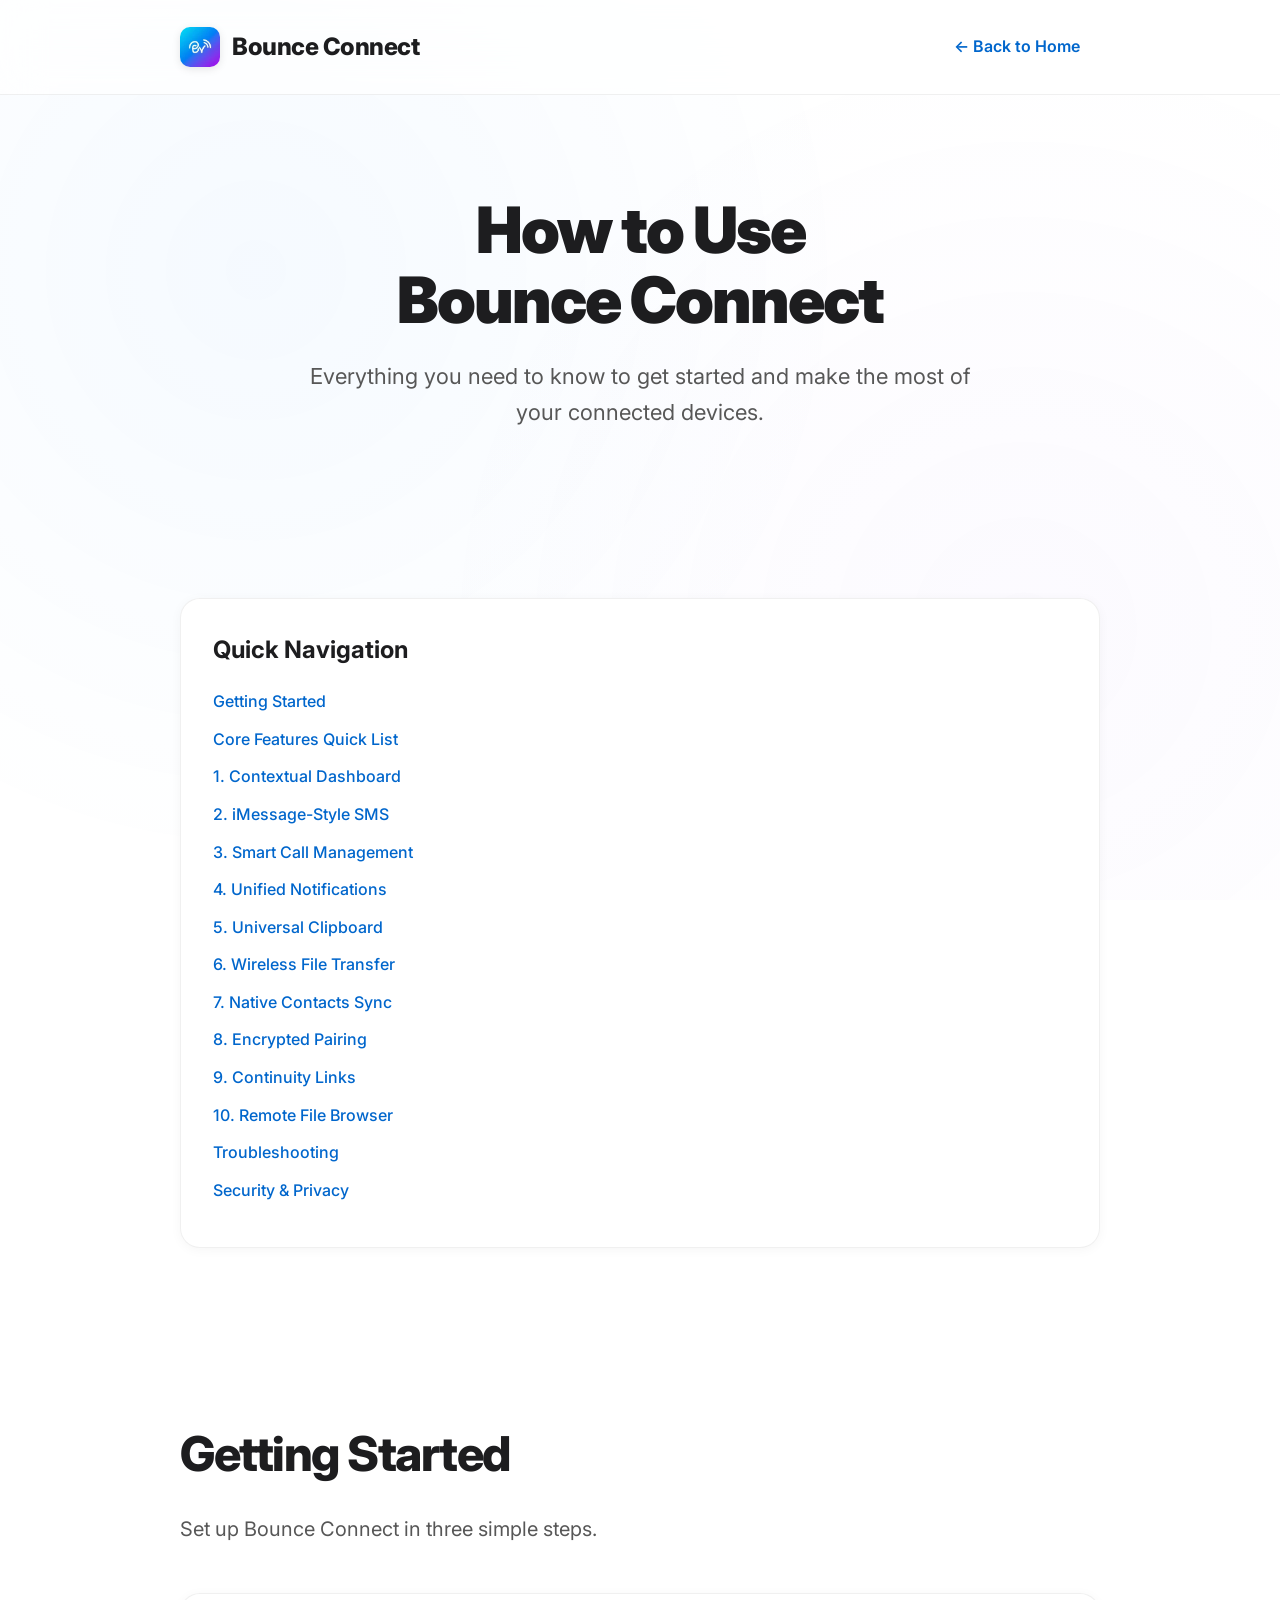
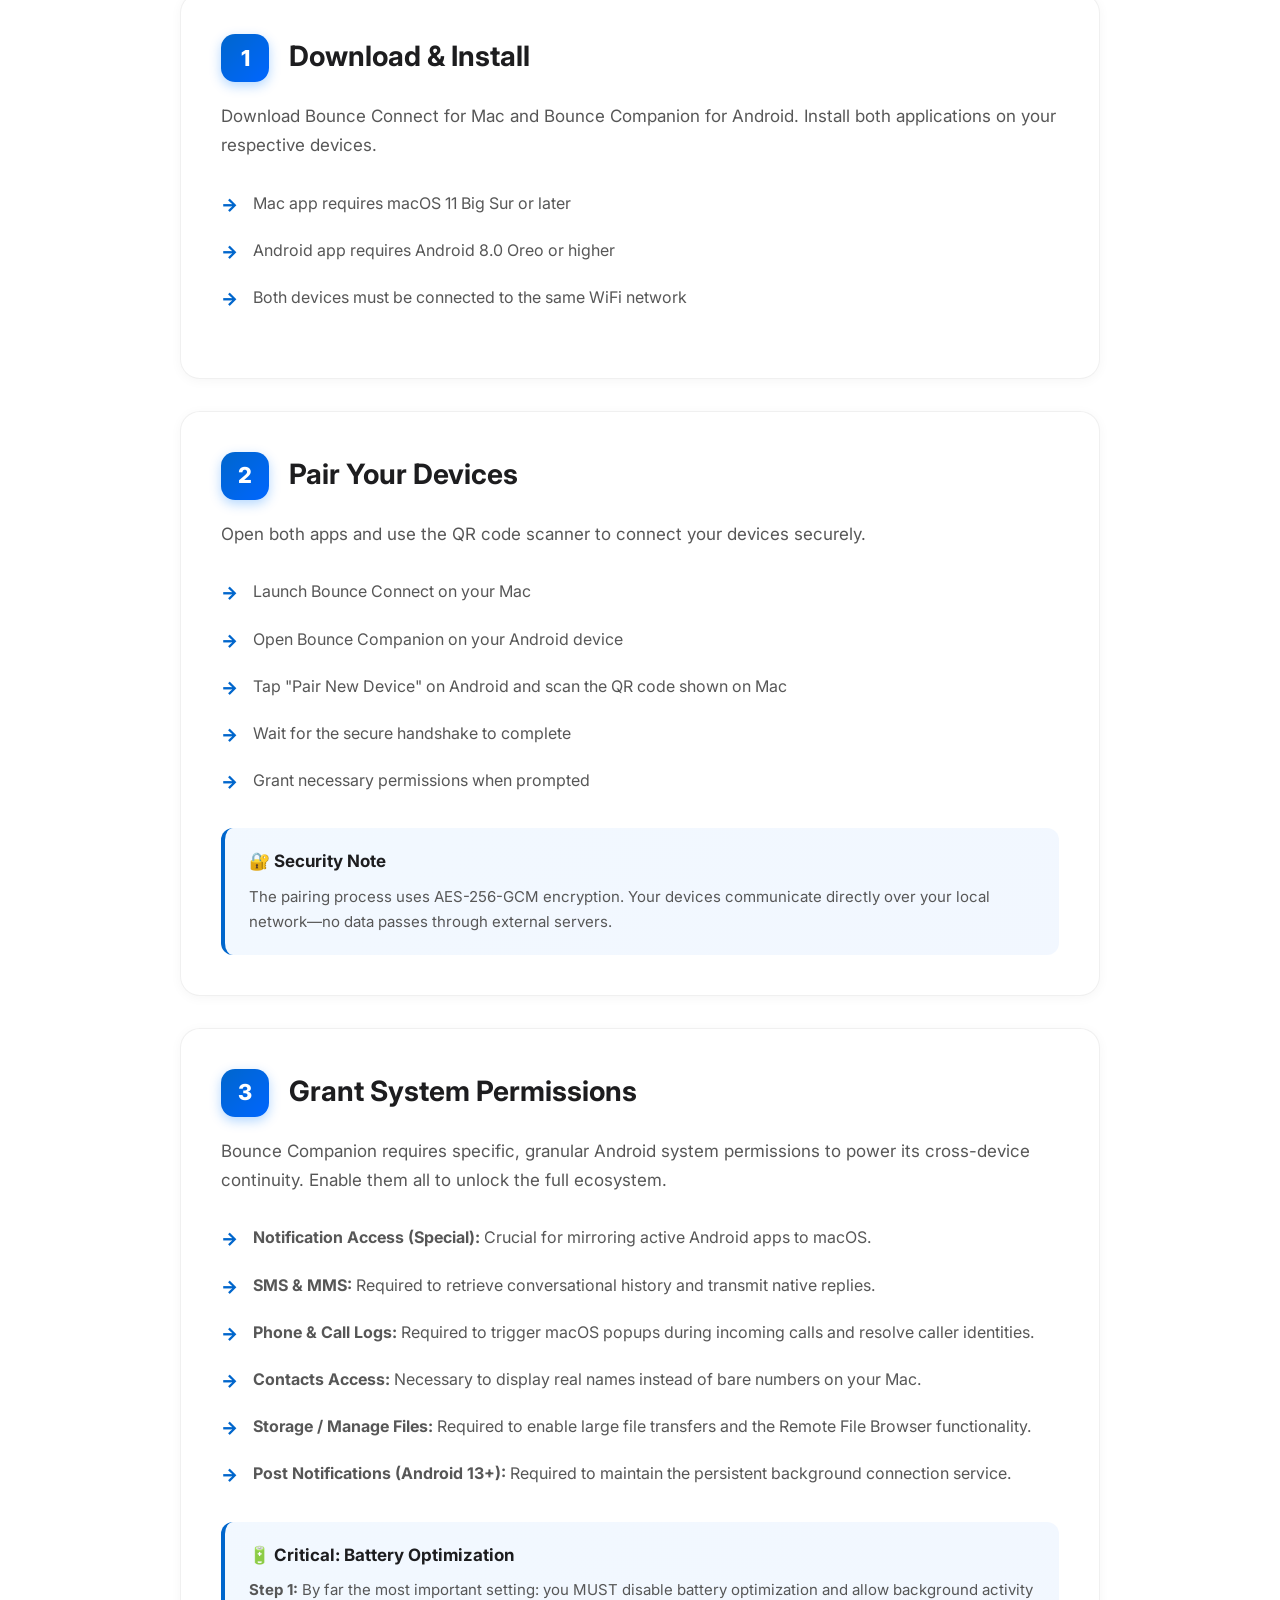
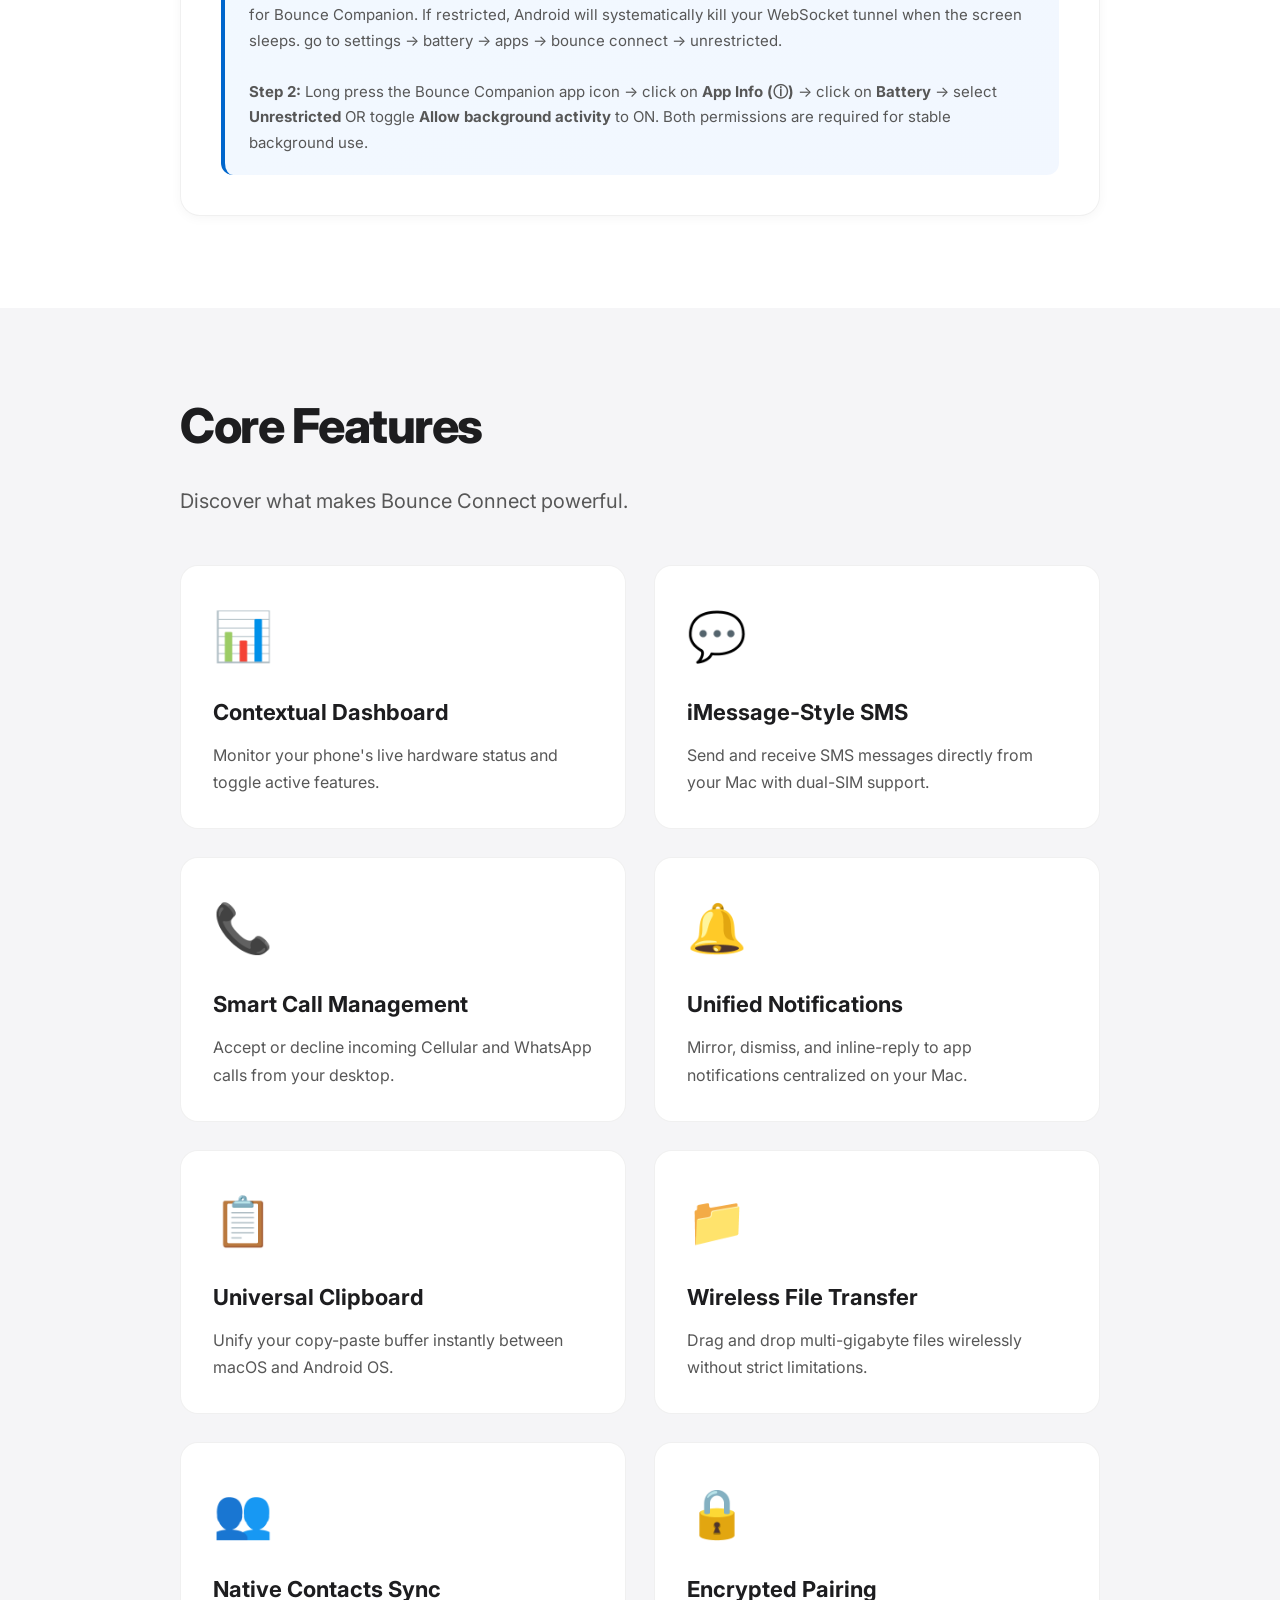
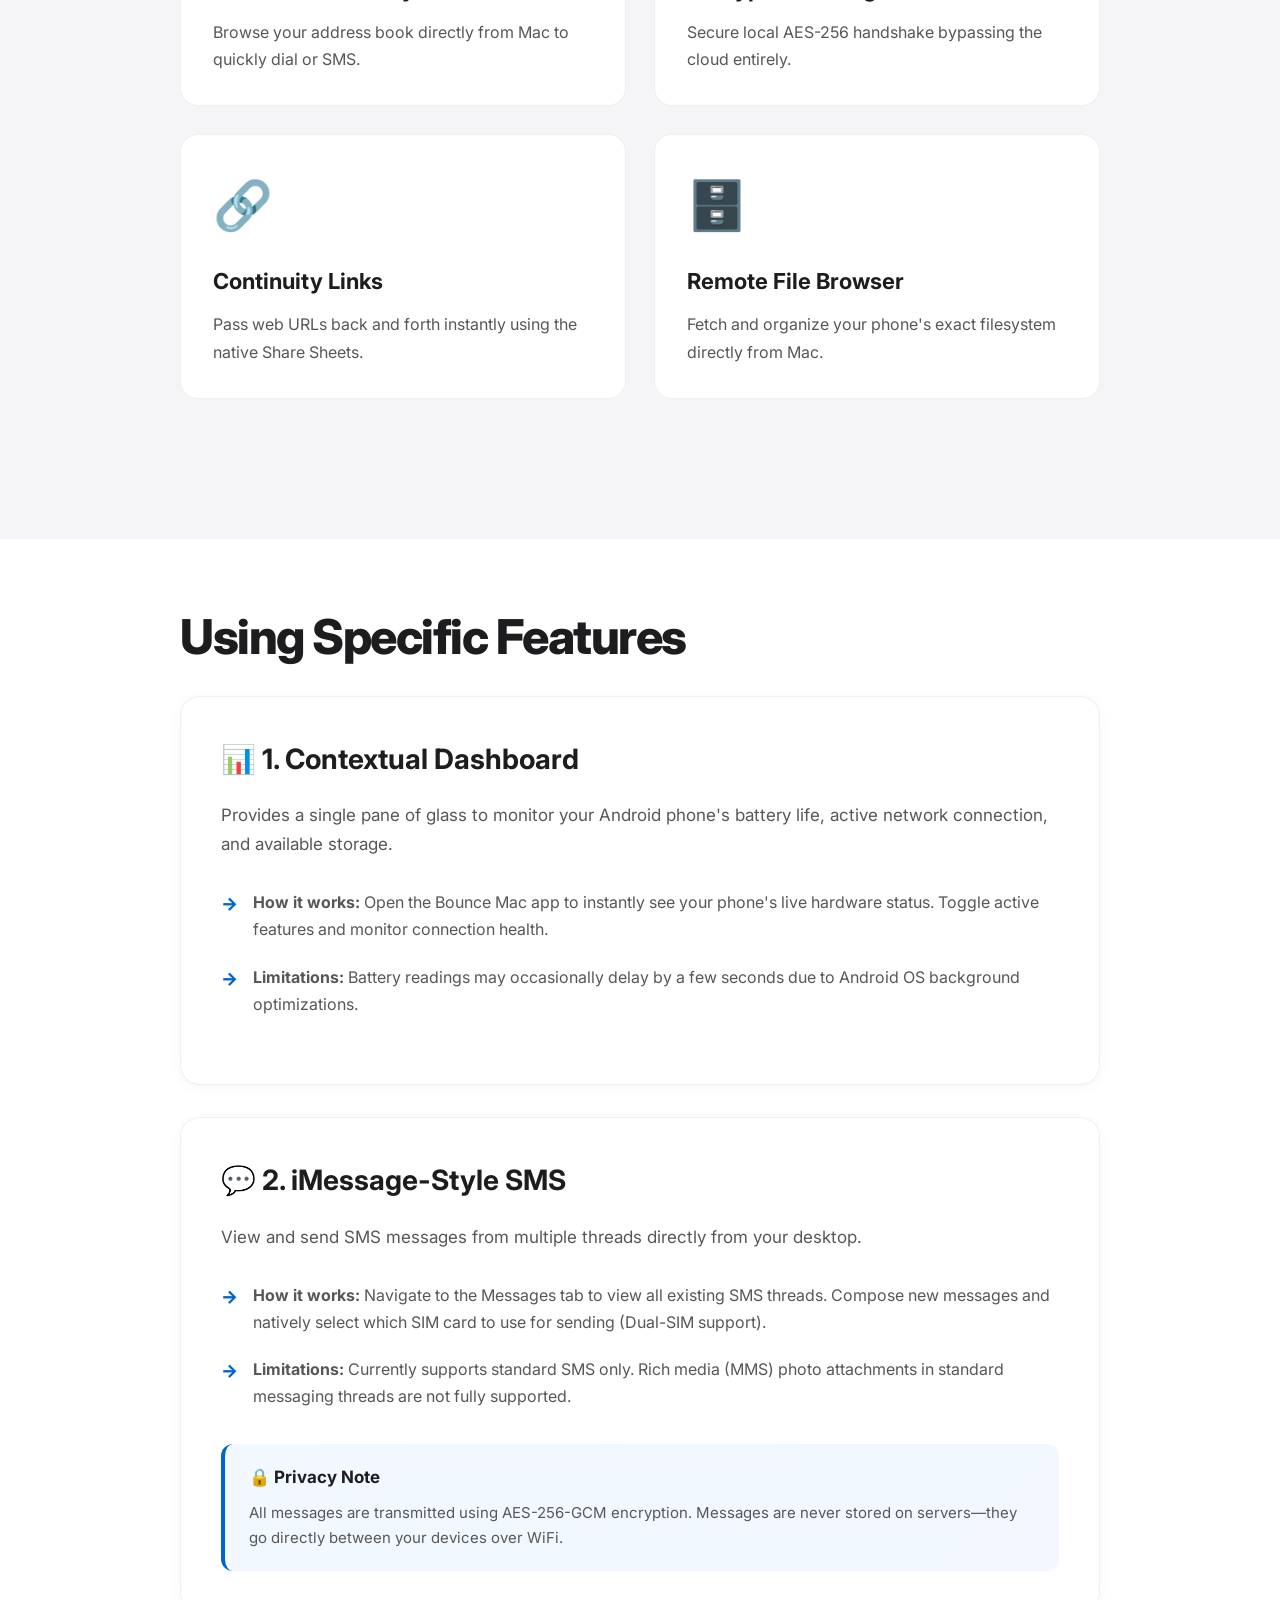
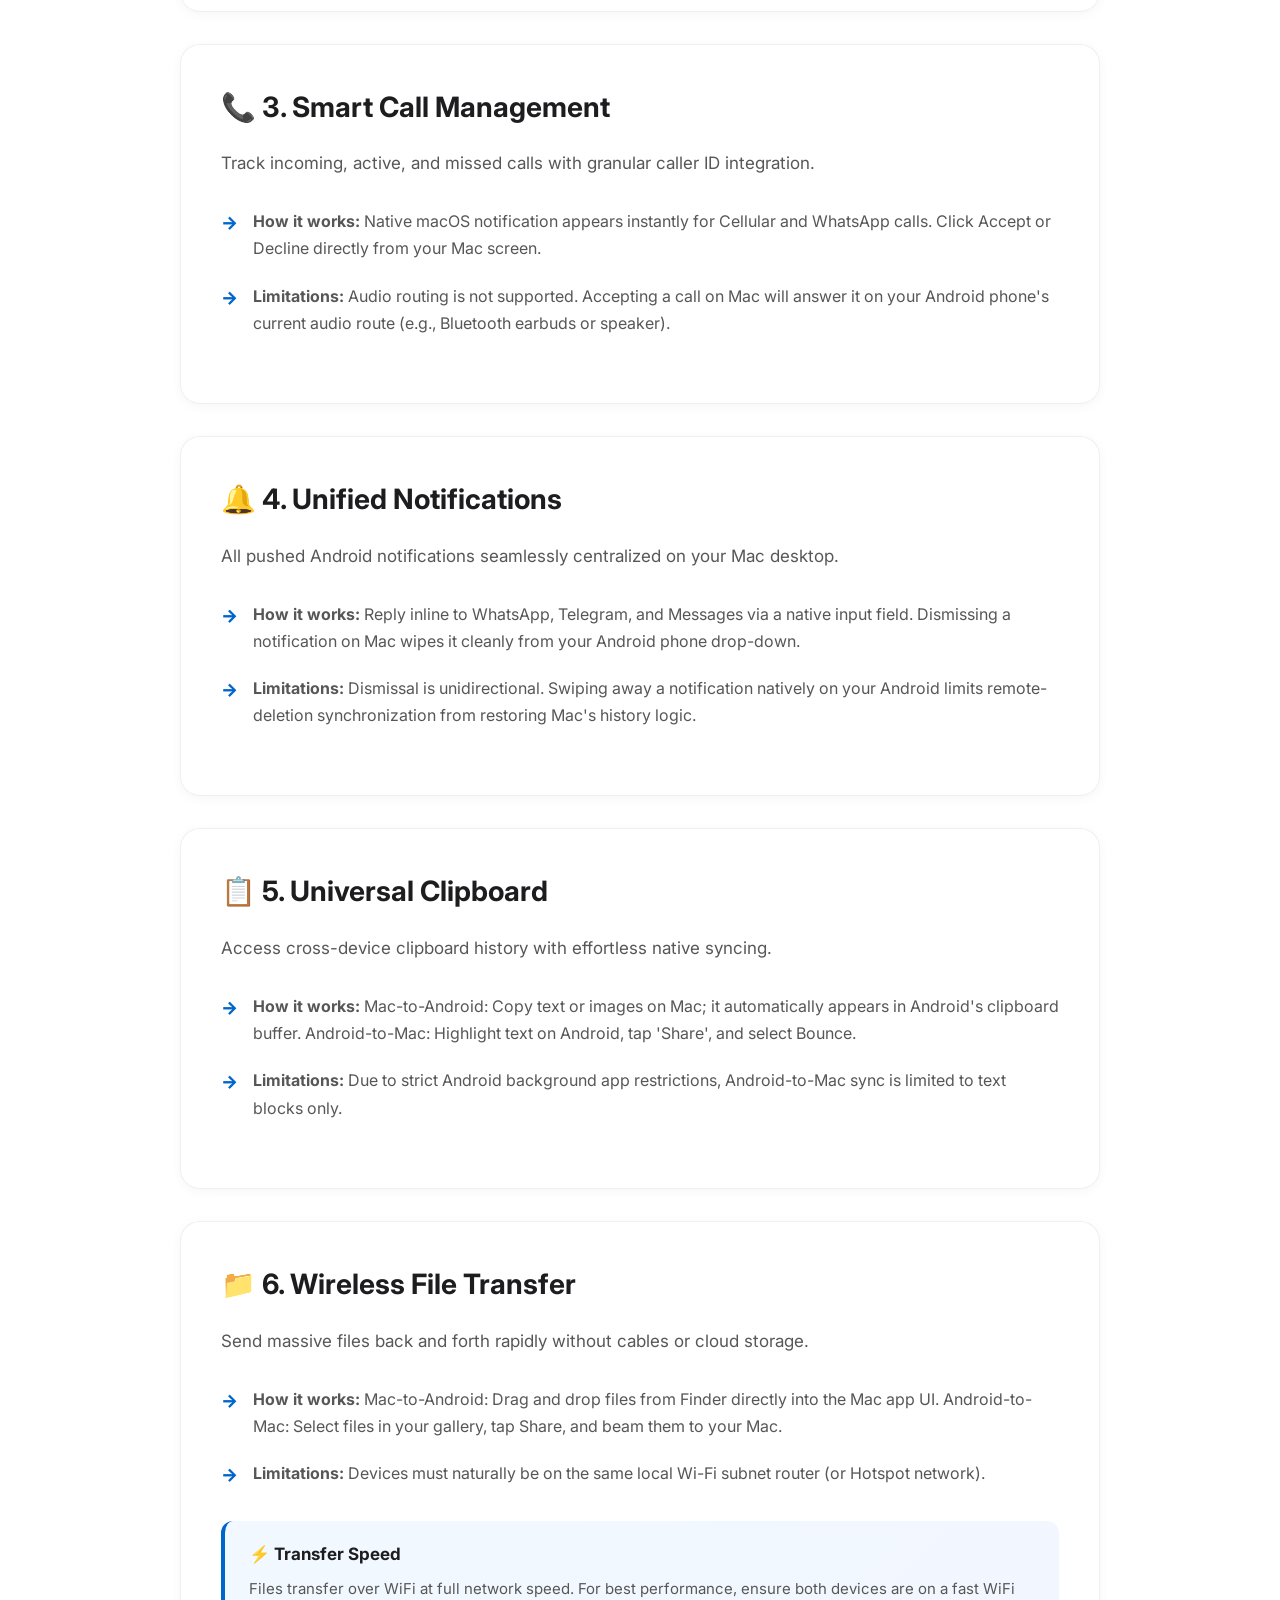
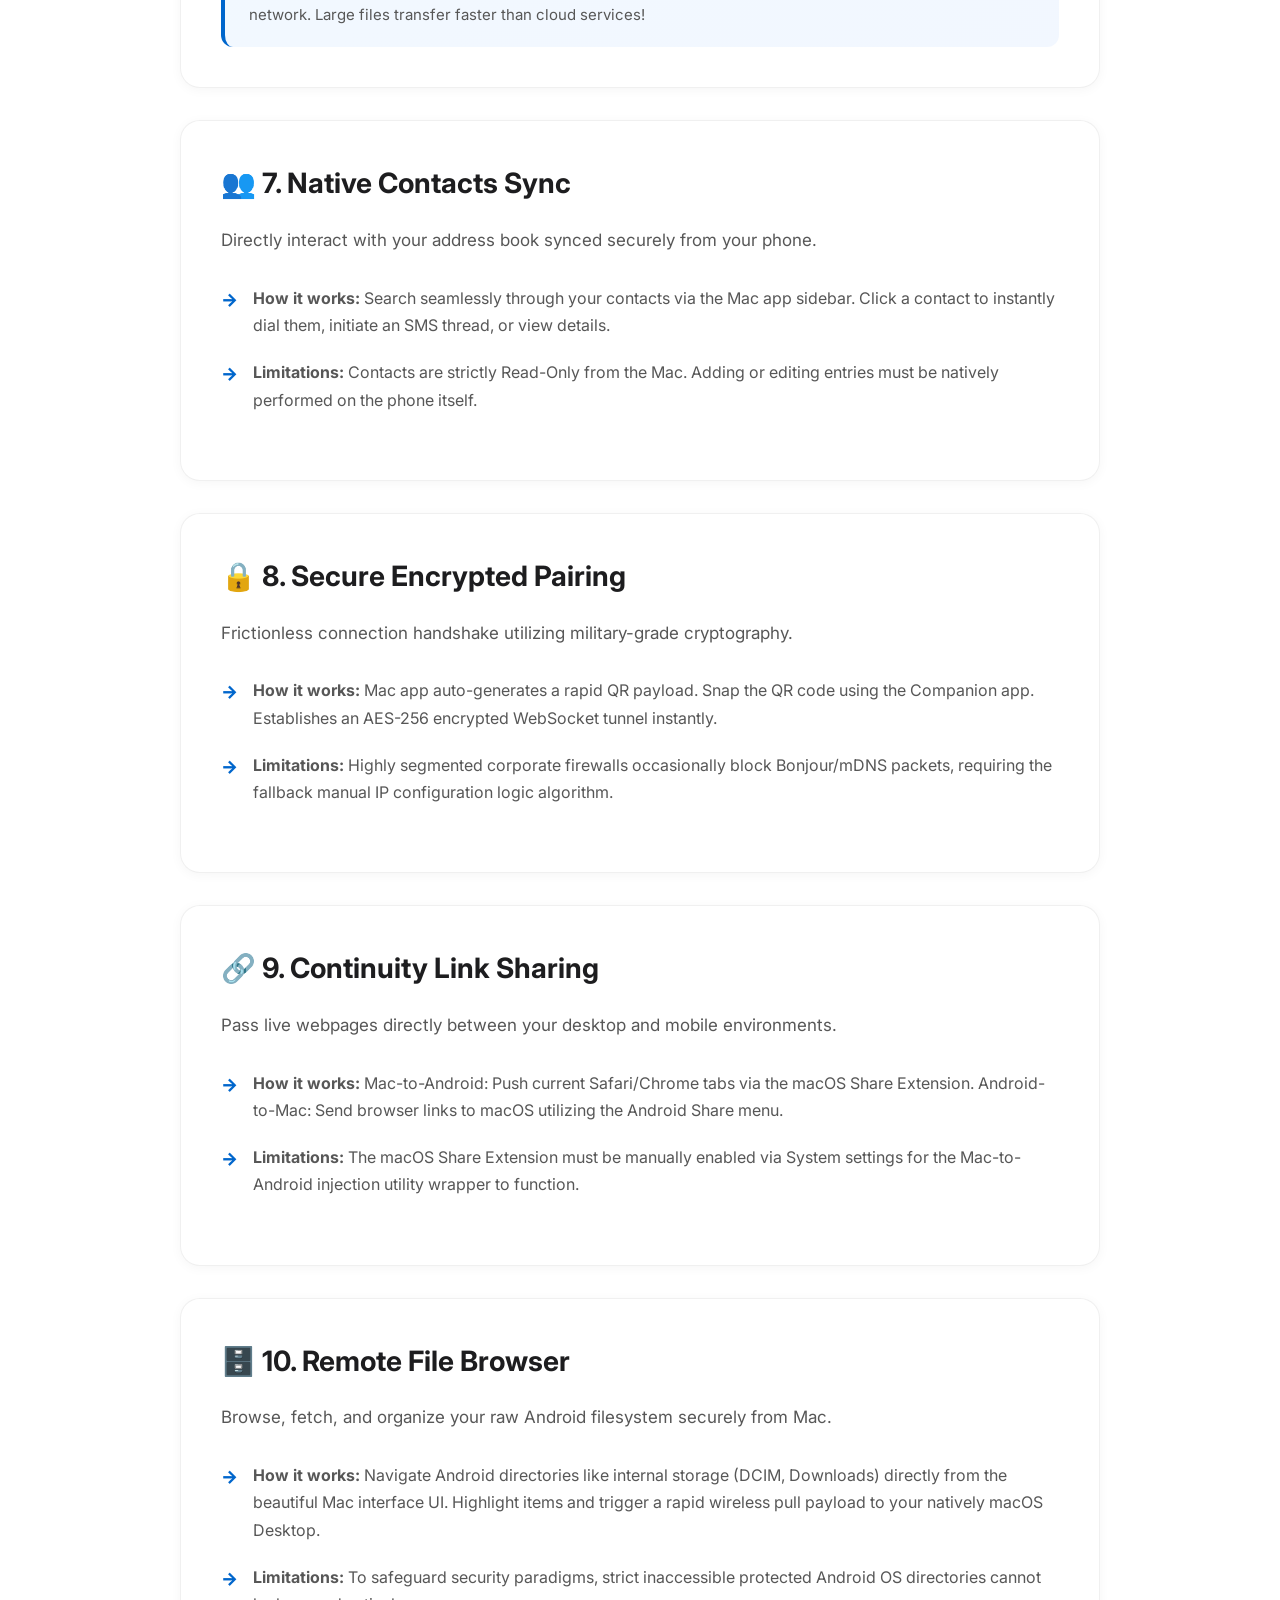
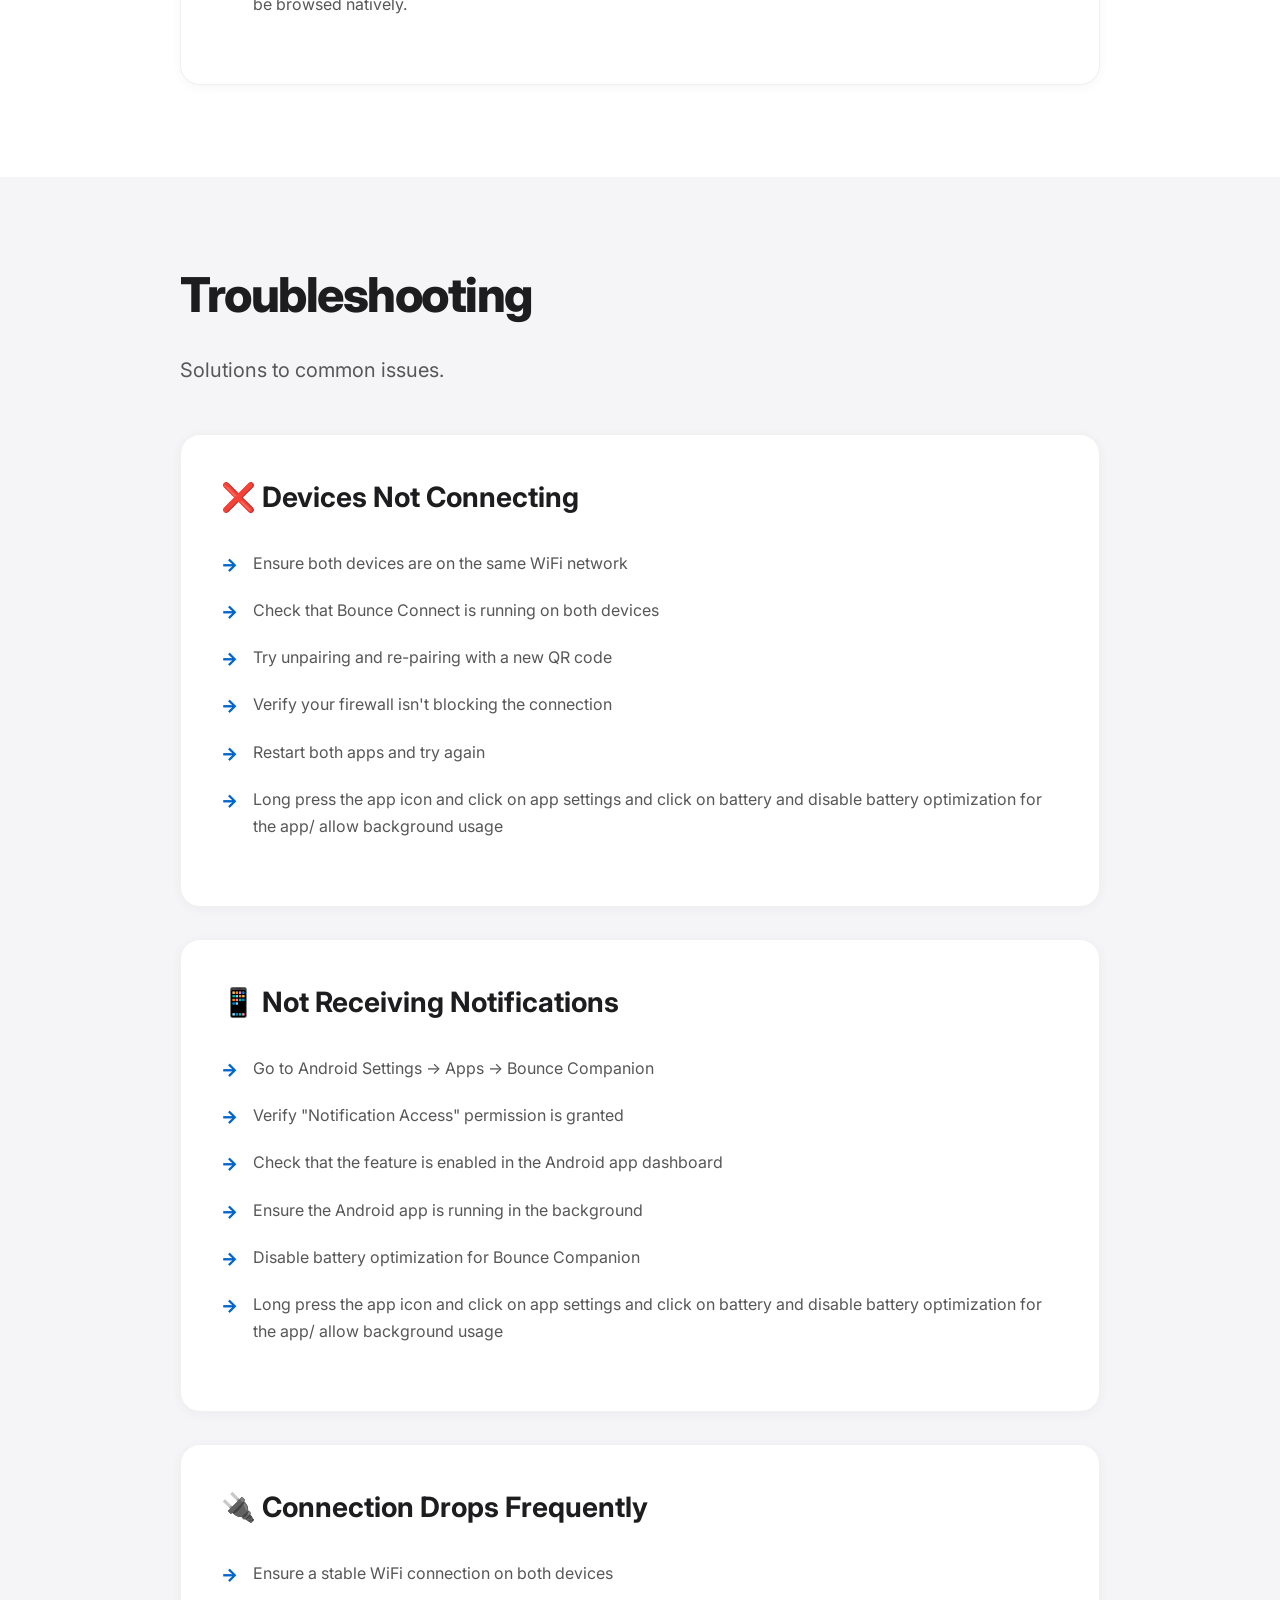
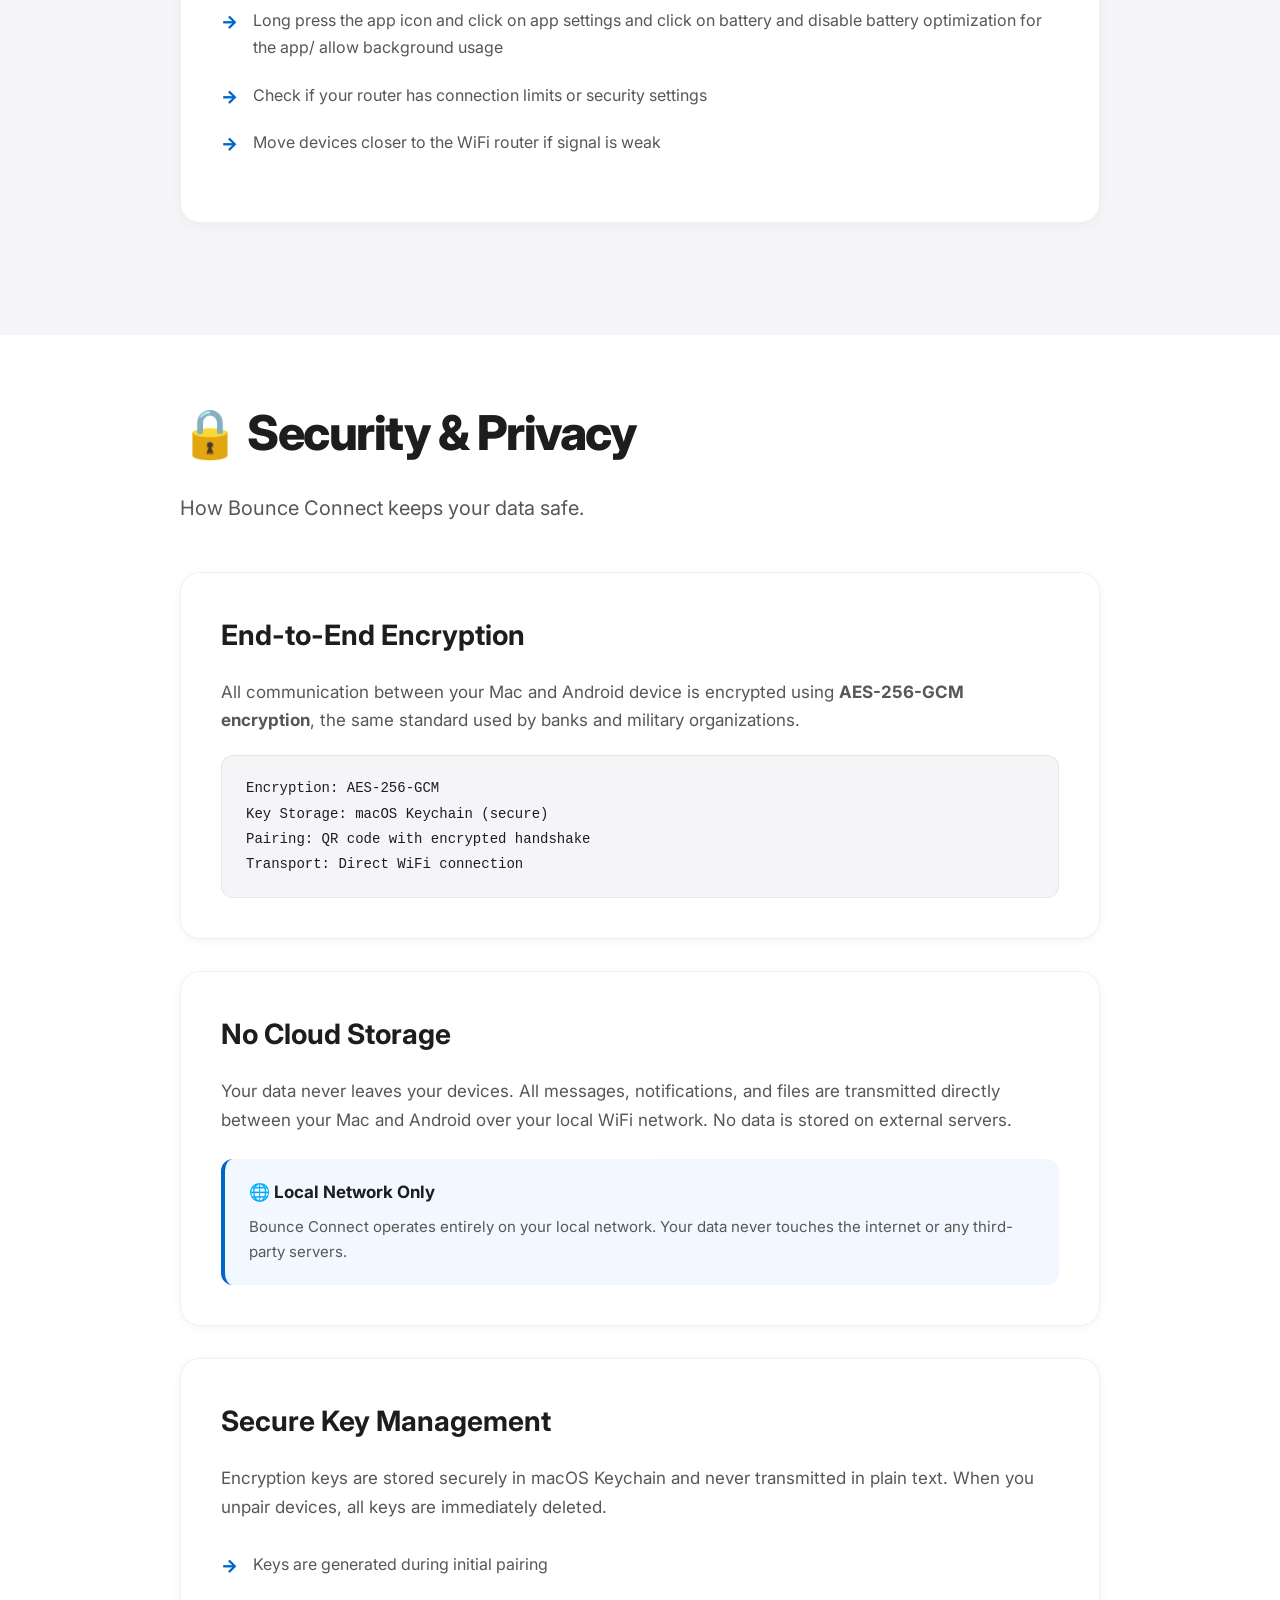
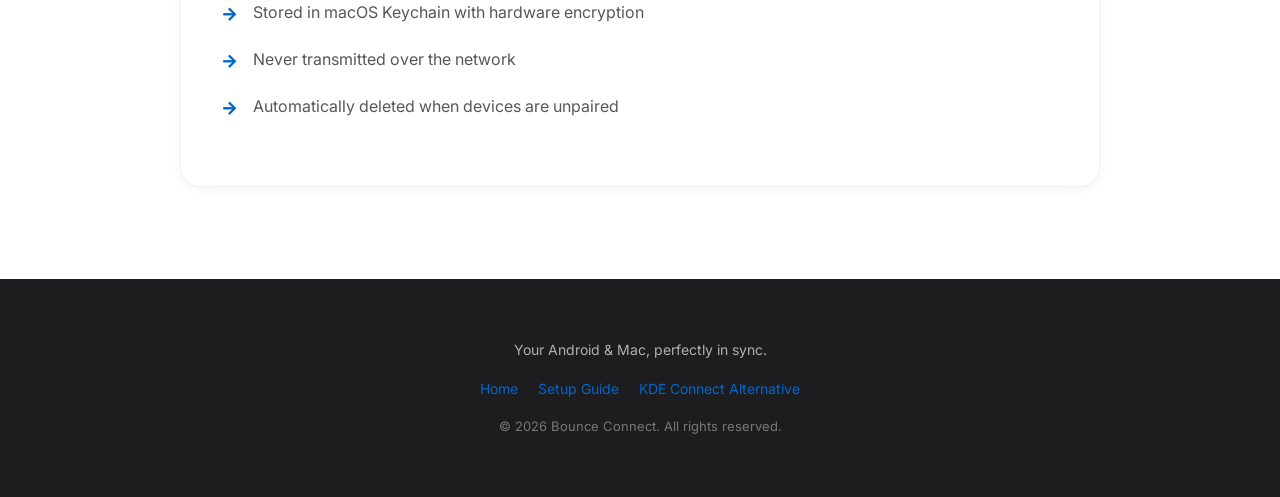
==== how-to-use.html @ 69c76969 "Add files via upload" ====
<!DOCTYPE html>
<html lang="en">

<head>
    <meta charset="UTF-8">
    <link rel="dns-prefetch" href="https://fonts.googleapis.com">
    <link rel="dns-prefetch" href="https://fonts.gstatic.com">
    <link rel="preconnect" href="https://fonts.googleapis.com">
    <link rel="preconnect" href="https://fonts.gstatic.com" crossorigin>
    <link rel="icon" href="/logo.webp" type="image/webp">
    <link rel="shortcut icon" href="/logo.webp" type="image/webp">
    <link rel="apple-touch-icon" href="/logo.webp">
    <meta name="viewport" content="width=device-width, initial-scale=1.0">
    <!-- Primary SEO -->
    <title>How to Use Bounce Connect &#8211; Android &amp; Mac Setup Guide</title>
    <meta name="description"
        content="Step-by-step guide to connect Android &amp; Mac using Bounce Connect. Setup in 3 steps — pair, share permissions, start using.">
    <meta name="keywords"
        content="how to use bounce connect, bounce connect setup, connect android to mac, bounce connect guide, android mac setup, KDE connect alternative setup mac">
    <meta name="robots" content="index, follow">
    <meta name="author" content="Bounce Connect">
    <meta name="theme-color" content="#007aff">
    <link rel="canonical" href="https://bounceconnect.vercel.app/how-to-use.html">

    <!-- Open Graph -->
    <meta property="og:type" content="article">
    <meta property="og:url" content="https://bounceconnect.vercel.app/how-to-use.html">
    <meta property="og:site_name" content="Bounce Connect">
    <meta property="og:title" content="How to Use Bounce Connect &#8211; Android &amp; Mac Setup Guide">
    <meta property="og:description"
        content="Complete guide to set up Bounce Connect. Sync SMS, mirror notifications, share clipboard, transfer files and manage calls between your Android and Mac.">
    <meta property="og:image" content="https://bounceconnect.vercel.app/logo.webp">
    <meta property="og:locale" content="en_US">

    <!-- Twitter Card -->
    <meta name="twitter:card" content="summary_large_image">
    <meta name="twitter:title" content="How to Use Bounce Connect &#8211; Android &amp; Mac Setup Guide">
    <meta name="twitter:description"
        content="Complete guide to set up Bounce Connect. Sync SMS, mirror notifications, share clipboard, transfer files and manage calls between your Android and Mac.">
    <meta name="twitter:image" content="https://bounceconnect.vercel.app/logo.webp">


    <!-- JSON-LD: BreadcrumbList -->
    <script type="application/ld+json">
    {
      "@context": "https://schema.org",
      "@type": "BreadcrumbList",
      "itemListElement": [
        {
          "@type": "ListItem",
          "position": 1,
          "name": "Home",
          "item": "https://bounceconnect.vercel.app/"
        },
        {
          "@type": "ListItem",
          "position": 2,
          "name": "How to Use Bounce Connect",
          "item": "https://bounceconnect.vercel.app/how-to-use.html"
        }
      ]
    }
    </script>
    <!-- JSON-LD: FAQPage (replaces deprecated HowTo schema) -->
    <script type="application/ld+json">
    {
      "@context": "https://schema.org",
      "@type": "FAQPage",
      "mainEntity": [
        {
          "@type": "Question",
          "name": "How do I set up Bounce Connect?",
          "acceptedAnswer": {
            "@type": "Answer",
            "text": "Download Bounce Connect on your Mac (macOS 11+) and Bounce Companion on your Android phone (Android 8.0+). Open both apps, scan the QR code shown on Mac using the Android app, and your devices pair instantly over local WiFi. Grant notification, SMS, and call log permissions when prompted."
          }
        },
        {
          "@type": "Question",
          "name": "Why does Bounce Connect keep disconnecting?",
          "acceptedAnswer": {
            "@type": "Answer",
            "text": "The most common cause is Android battery optimization killing the Bounce Companion app in the background. Fix it: go to Settings → Battery → Apps → Bounce Companion → set to Unrestricted. Also enable Allow background activity. Both settings are required for a stable always-on connection."
          }
        },
        {
          "@type": "Question",
          "name": "What permissions does Bounce Connect need on Android?",
          "acceptedAnswer": {
            "@type": "Answer",
            "text": "Bounce Companion needs: Notification Access (to mirror notifications), SMS & MMS permission (to sync messages), Phone & Call Logs access (to manage calls), Contacts access (to show contact names), and Storage permission (for file transfers). All permissions can be granted from Android Settings."
          }
        },
        {
          "@type": "Question",
          "name": "Does Bounce Connect work without WiFi?",
          "acceptedAnswer": {
            "@type": "Answer",
            "text": "Bounce Connect requires both your Mac and Android phone to be on the same WiFi network. Alternatively, one device can create a mobile hotspot and the other can connect to it. The connection is fully local — no internet or cloud servers are used."
          }
        },
        {
          "@type": "Question",
          "name": "How do I transfer files between Android and Mac using Bounce Connect?",
          "acceptedAnswer": {
            "@type": "Answer",
            "text": "To send files from Mac to Android: drag and drop files into the Bounce Connect Mac app. To send files from Android to Mac: select files on Android, tap Share, and choose Bounce. You can also use the Remote File Browser in the Mac app to browse and download files directly from your Android phone."
          }
        },
        {
          "@type": "Question",
          "name": "How do I enable notification replies on Mac?",
          "acceptedAnswer": {
            "@type": "Answer",
            "text": "Once Bounce Companion has Notification Access on Android and is connected to your Mac, notifications from WhatsApp, Telegram, SMS and other apps appear on Mac automatically. You can reply inline using the notification reply field — the reply sends through your Android phone."
          }
        }
      ]
    }
    </script>
    <link rel="preload" href="https://fonts.googleapis.com/css2?family=Inter:wght@400;600;700;800;900&display=swap"
        as="style" onload="this.onload=null;this.rel='stylesheet'">
    <noscript>
        <link rel="stylesheet"
            href="https://fonts.googleapis.com/css2?family=Inter:wght@400;600;700;800;900&display=swap">
    </noscript>
    <style>
        /* [how-to-use.min.css content] */
        * {
            margin: 0;
            padding: 0;
            box-sizing: border-box;
        }

        :root {
            --bg-light: #ffffff;
            --bg-secondary: #f5f5f7;
            --bg-card: #ffffff;
            --border-color: rgba(0, 0, 0, 0.06);
            --text-primary: #1d1d1f;
            --text-secondary: #575757;
            --accent-cyan: #0066cc;
            --accent-blue: #0066ff;
            --accent-green: #10b981;
            --shadow-subtle: 0 2px 12px rgba(0, 0, 0, 0.04);
            --shadow-medium: 0 8px 24px rgba(0, 0, 0, 0.08);
            --shadow-large: 0 20px 40px rgba(0, 0, 0, 0.1);
        }

        html {
            scroll-behavior: smooth;
        }

        body {
            font-family: 'Inter', -apple-system, BlinkMacSystemFont, sans-serif;
            background: var(--bg-light);
            color: var(--text-primary);
            line-height: 1.6;
            overflow-x: hidden;
            -webkit-font-smoothing: antialiased;
            -moz-osx-font-smoothing: grayscale;
        }

        body::before {
            content: '';
            position: fixed;
            top: 0;
            left: 0;
            width: 100%;
            height: 100%;
            background: radial-gradient(circle at 20% 30%, rgba(0, 122, 255, 0.04) 0%, transparent 50%), radial-gradient(circle at 80% 70%, rgba(139, 92, 246, 0.03) 0%, transparent 50%);
            z-index: -1;
            pointer-events: none;
        }

        @keyframes fadeInUp {
            from {
                opacity: 0;
                transform: translateY(30px);
            }

            to {
                opacity: 1;
                transform: translateY(0);
            }
        }

        .animate-on-scroll {
            opacity: 0;
        }

        .animate-on-scroll.visible {
            animation: fadeInUp 0.8s cubic-bezier(0.4, 0, 0.2, 1) forwards;
        }

        .container {
            max-width: 1000px;
            margin: 0 auto;
            padding: 0 40px;
        }

        .scroll-progress {
            position: fixed;
            top: 0;
            left: 0;
            height: 3px;
            background: linear-gradient(90deg, var(--accent-cyan), var(--accent-blue));
            z-index: 10000;
            transition: width 0.1s ease;
        }

        header {
            padding: 24px 0;
            position: sticky;
            top: 0;
            background: rgba(255, 255, 255, 0.72);
            backdrop-filter: blur(20px) saturate(180%);
            -webkit-backdrop-filter: blur(20px) saturate(180%);
            border-bottom: 1px solid var(--border-color);
            z-index: 100;
            transition: all 0.3s ease;
        }

        header.scrolled {
            padding: 16px 0;
            box-shadow: var(--shadow-subtle);
        }

        .header-content {
            display: flex;
            justify-content: space-between;
            align-items: center;
        }

        .logo-container {
            display: flex;
            align-items: center;
            gap: 12px;
            text-decoration: none;
            transition: transform 0.3s ease;
        }

        .logo-container:hover {
            transform: scale(1.02);
        }

        .logo-img {
            width: 40px;
            height: 40px;
            border-radius: 10px;
            object-fit: cover;
            box-shadow: 0 2px 8px rgba(0, 0, 0, 0.1);
        }

        .logo {
            font-size: 24px;
            font-weight: 800;
            color: var(--text-primary);
            letter-spacing: -0.5px;
        }

        .back-link {
            color: var(--accent-cyan);
            text-decoration: none;
            font-weight: 600;
            font-size: 16px;
            padding: 10px 20px;
            border-radius: 10px;
            transition: all 0.3s ease;
            display: flex;
            align-items: center;
            gap: 6px;
        }

        .back-link:hover {
            background: var(--bg-secondary);
            transform: translateX(-4px);
        }

        .hero {
            padding: 100px 0 60px;
            text-align: center;
        }

        h1 {
            font-size: 64px;
            font-weight: 900;
            line-height: 1.1;
            margin-bottom: 24px;
            color: var(--text-primary);
            letter-spacing: -2px;
            animation: fadeInUp 0.4s cubic-bezier(0.4, 0, 0.2, 1) forwards;
        }

        .subtitle {
            font-size: 22px;
            color: var(--text-secondary);
            max-width: 700px;
            margin: 0 auto 48px;
            line-height: 1.6;
            animation: fadeInUp 0.8s cubic-bezier(0.4, 0, 0.2, 1) 0.4s backwards;
        }

        .guide-section {
            padding: 60px 0;
        }

        .section-title {
            font-size: 48px;
            font-weight: 800;
            margin-bottom: 20px;
            color: var(--text-primary);
            letter-spacing: -1.5px;
        }

        .section-subtitle {
            font-size: 20px;
            color: var(--text-secondary);
            margin-bottom: 48px;
            line-height: 1.6;
        }

        .step-card {
            background: var(--bg-card);
            border: 1px solid var(--border-color);
            border-radius: 20px;
            padding: 40px;
            margin-bottom: 32px;
            box-shadow: var(--shadow-subtle);
            transition: all 0.4s cubic-bezier(0.4, 0, 0.2, 1);
            position: relative;
            overflow: hidden;
        }

        .step-card::before {
            content: '';
            position: absolute;
            inset: 0;
            background: linear-gradient(135deg, var(--accent-cyan), var(--accent-blue));
            opacity: 0;
            transition: opacity 0.4s ease;
        }

        .step-card:hover {
            transform: translateY(-4px);
            box-shadow: var(--shadow-large);
            border-color: transparent;
        }

        .step-card:hover::before {
            opacity: 0.02;
        }

        .step-header {
            display: flex;
            align-items: flex-start;
            gap: 20px;
            margin-bottom: 20px;
        }

        .step-number {
            min-width: 48px;
            height: 48px;
            background: linear-gradient(135deg, var(--accent-cyan), var(--accent-blue));
            border-radius: 14px;
            display: flex;
            align-items: center;
            justify-content: center;
            font-size: 22px;
            font-weight: 800;
            color: white;
            box-shadow: 0 4px 12px rgba(0, 122, 255, 0.3);
            transition: all 0.4s cubic-bezier(0.4, 0, 0.2, 1);
            position: relative;
            z-index: 1;
        }

        .step-card:hover .step-number {
            transform: scale(1.1) rotate(5deg);
            box-shadow: 0 8px 20px rgba(0, 122, 255, 0.4);
        }

        .step-title {
            font-size: 28px;
            font-weight: 700;
            color: var(--text-primary);
            position: relative;
            z-index: 1;
        }

        .step-description {
            font-size: 17px;
            color: var(--text-secondary);
            line-height: 1.7;
            margin-bottom: 20px;
            position: relative;
            z-index: 1;
        }

        .step-list {
            list-style: none;
            margin: 16px 0;
            position: relative;
            z-index: 1;
        }

        .step-list li {
            padding: 10px 0;
            padding-left: 32px;
            position: relative;
            color: var(--text-secondary);
            font-size: 16px;
            line-height: 1.7;
            transition: all 0.3s ease;
        }

        .step-list li:hover {
            color: var(--text-primary);
            transform: translateX(4px);
        }

        .step-list li::before {
            content: "→";
            position: absolute;
            left: 0;
            color: var(--accent-cyan);
            font-weight: 800;
            font-size: 18px;
        }

        .feature-grid {
            display: grid;
            grid-template-columns: repeat(auto-fit, minmax(300px, 1fr));
            gap: 28px;
            margin-top: 48px;
            margin-bottom: 60px;
        }

        .feature-box {
            background: var(--bg-card);
            border: 1px solid var(--border-color);
            border-radius: 18px;
            padding: 32px;
            transition: all 0.4s cubic-bezier(0.4, 0, 0.2, 1);
            position: relative;
            overflow: hidden;
        }

        .feature-box::before {
            content: '';
            position: absolute;
            inset: 0;
            background: linear-gradient(135deg, var(--accent-cyan), var(--accent-blue));
            opacity: 0;
            transition: opacity 0.4s ease;
        }

        .feature-box:hover {
            transform: translateY(-6px) scale(1.02);
            box-shadow: var(--shadow-large);
            border-color: transparent;
        }

        .feature-box:hover::before {
            opacity: 0.03;
        }

        .feature-icon {
            font-size: 48px;
            margin-bottom: 20px;
            display: inline-block;
            position: relative;
            z-index: 1;
            transition: transform 0.4s ease;
        }

        .feature-box:hover .feature-icon {
            transform: scale(1.2) rotate(10deg);
        }

        .feature-name {
            font-size: 22px;
            font-weight: 700;
            margin-bottom: 12px;
            color: var(--text-primary);
            position: relative;
            z-index: 1;
        }

        .feature-desc {
            font-size: 16px;
            color: var(--text-secondary);
            line-height: 1.7;
            position: relative;
            z-index: 1;
        }

        .tip-box {
            background: linear-gradient(135deg, rgba(0, 122, 255, 0.05), rgba(0, 102, 255, 0.05));
            border-left: 4px solid var(--accent-cyan);
            border-radius: 12px;
            padding: 20px 24px;
            margin-top: 24px;
            position: relative;
            z-index: 1;
            transition: all 0.3s ease;
        }

        .tip-box:hover {
            transform: translateX(4px);
            box-shadow: var(--shadow-subtle);
        }

        .tip-title {
            font-size: 17px;
            font-weight: 700;
            color: var(--text-primary);
            margin-bottom: 8px;
        }

        .tip-text {
            font-size: 15px;
            color: var(--text-secondary);
            line-height: 1.7;
        }

        .code-block {
            background: var(--bg-secondary);
            border: 1px solid var(--border-color);
            border-radius: 12px;
            padding: 20px 24px;
            font-family: 'SF Mono', Monaco, 'Courier New', monospace;
            font-size: 14px;
            color: var(--text-primary);
            margin-top: 20px;
            line-height: 1.8;
            position: relative;
            z-index: 1;
        }

        footer {
            padding: 60px 0;
            background: var(--text-primary);
            color: white;
            text-align: center;
        }

        .footer-content {
            font-size: 15px;
            opacity: 0.8;
        }

        .footer-content a {
            color: var(--accent-cyan);
            text-decoration: none;
            font-weight: 600;
            transition: opacity 0.3s ease;
        }

        .footer-content a:hover {
            opacity: 0.8;
        }

        @media (max-width:768px) {
            h1 {
                font-size: 42px;
                letter-spacing: -1px;
            }

            .subtitle {
                font-size: 18px;
            }

            .section-title {
                font-size: 36px;
            }

            .step-card {
                padding: 28px;
            }

            .step-header {
                flex-direction: column;
            }

            .step-title {
                font-size: 24px;
            }

            .feature-grid {
                grid-template-columns: 1fr;
            }

            .container {
                padding: 0 24px;
            }
        }

        .toc {
            background: var(--bg-card);
            border: 1px solid var(--border-color);
            border-radius: 20px;
            padding: 32px;
            margin-bottom: 48px;
            box-shadow: var(--shadow-subtle);
        }

        .toc-title {
            font-size: 24px;
            font-weight: 700;
            margin-bottom: 20px;
            color: var(--text-primary);
        }

        .toc-list {
            list-style: none;
        }

        .toc-list li {
            margin-bottom: 12px;
        }

        .toc-list a {
            color: var(--accent-cyan);
            text-decoration: none;
            font-size: 16px;
            font-weight: 500;
            transition: all 0.3s ease;
            display: inline-block;
        }

        .toc-list a:hover {
            transform: translateX(4px);
            color: var(--accent-blue);
        }
    </style>
</head>

<body>
    <div class="scroll-progress" id="scrollProgress"></div>

    <!-- Header -->
    <header id="header">
        <div class="container">
            <div class="header-content">
                <a href="index.html" class="logo-container">
                    <img fetchpriority="high" loading="eager" src="logo.webp" alt="Bounce Connect Logo" class="logo-img"
                        onerror="this.style.display='none'">
                    <div class="logo">Bounce Connect</div>
                </a>
                <a href="index.html" class="back-link">
                    ← Back to Home
                </a>
            </div>
        </div>
    </header>

    <main>
        <!-- Hero -->
        <section class="hero">
            <div class="container">
                <h1>How to Use<br>Bounce Connect</h1>
                <p class="subtitle">
                    Everything you need to know to get started and make the most of your connected devices.
                </p>
            </div>
        </section>

        <!-- Table of Contents -->
        <section class="guide-section">
            <div class="container">
                <div class="toc animate-on-scroll">
                    <div class="toc-title">Quick Navigation</div>
                    <ul class="toc-list">
                        <li><a href="#setup">Getting Started</a></li>
                        <li><a href="#features">Core Features Quick List</a></li>
                        <li><a href="#dashboard">1. Contextual Dashboard</a></li>
                        <li><a href="#messaging">2. iMessage-Style SMS</a></li>
                        <li><a href="#calls">3. Smart Call Management</a></li>
                        <li><a href="#notifications">4. Unified Notifications</a></li>
                        <li><a href="#clipboard">5. Universal Clipboard</a></li>
                        <li><a href="#files">6. Wireless File Transfer</a></li>
                        <li><a href="#contacts">7. Native Contacts Sync</a></li>
                        <li><a href="#pairing">8. Encrypted Pairing</a></li>
                        <li><a href="#links">9. Continuity Links</a></li>
                        <li><a href="#browser">10. Remote File Browser</a></li>
                        <li><a href="#troubleshooting">Troubleshooting</a></li>
                        <li><a href="#security">Security & Privacy</a></li>
                    </ul>
                </div>
            </div>
        </section>

        <!-- Getting Started -->
        <section class="guide-section" id="setup">
            <div class="container">
                <h2 class="section-title animate-on-scroll">Getting Started</h2>
                <p class="section-subtitle animate-on-scroll">Set up Bounce Connect in three simple steps.</p>

                <div class="step-card animate-on-scroll">
                    <div class="step-header">
                        <div class="step-number">1</div>
                        <h3 class="step-title">Download & Install</h3>
                    </div>
                    <p class="step-description">
                        Download Bounce Connect for Mac and Bounce Companion for Android. Install both applications on
                        your
                        respective devices.
                    </p>
                    <ul class="step-list">
                        <li>Mac app requires macOS 11 Big Sur or later</li>
                        <li>Android app requires Android 8.0 Oreo or higher</li>
                        <li>Both devices must be connected to the same WiFi network</li>
                    </ul>
                </div>

                <div class="step-card animate-on-scroll">
                    <div class="step-header">
                        <div class="step-number">2</div>
                        <h3 class="step-title">Pair Your Devices</h3>
                    </div>
                    <p class="step-description">
                        Open both apps and use the QR code scanner to connect your devices securely.
                    </p>
                    <ul class="step-list">
                        <li>Launch Bounce Connect on your Mac</li>
                        <li>Open Bounce Companion on your Android device</li>
                        <li>Tap "Pair New Device" on Android and scan the QR code shown on Mac</li>
                        <li>Wait for the secure handshake to complete</li>
                        <li>Grant necessary permissions when prompted</li>
                    </ul>
                    <div class="tip-box">
                        <div class="tip-title">🔐 Security Note</div>
                        <div class="tip-text">
                            The pairing process uses AES-256-GCM encryption. Your devices communicate directly over your
                            local network—no data passes through external servers.
                        </div>
                    </div>
                </div>

                <div class="step-card animate-on-scroll">
                    <div class="step-header">
                        <div class="step-number">3</div>
                        <h3 class="step-title">Grant System Permissions</h3>
                    </div>
                    <p class="step-description">
                        Bounce Companion requires specific, granular Android system permissions to power its
                        cross-device
                        continuity. Enable them all to unlock the full ecosystem.
                    </p>
                    <ul class="step-list">
                        <li><strong>Notification Access (Special):</strong> Crucial for mirroring active Android apps to
                            macOS.</li>
                        <li><strong>SMS & MMS:</strong> Required to retrieve conversational history and transmit native
                            replies.</li>
                        <li><strong>Phone & Call Logs:</strong> Required to trigger macOS popups during incoming calls
                            and
                            resolve caller identities.</li>
                        <li><strong>Contacts Access:</strong> Necessary to display real names instead of bare numbers on
                            your Mac.</li>
                        <li><strong>Storage / Manage Files:</strong> Required to enable large file transfers and the
                            Remote
                            File Browser functionality.</li>
                        <li><strong>Post Notifications (Android 13+):</strong> Required to maintain the persistent
                            background connection service.</li>
                    </ul>
                    <div class="tip-box">
                        <div class="tip-title">🔋 Critical: Battery Optimization</div>
                        <div class="tip-text">
                            <strong>Step 1:</strong>
                            By far the most important setting: you MUST disable battery optimization and allow
                            background
                            activity for Bounce Companion. If restricted, Android will systematically kill your
                            WebSocket
                            tunnel when the screen sleeps. go to settings → battery → apps → bounce connect →
                            unrestricted.
                            <br><br>
                            <strong>Step 2:</strong> Long press the Bounce Companion app icon → click on <strong>App
                                Info (ⓘ)</strong> → click on <strong>Battery</strong> → select
                            <strong>Unrestricted</strong>
                            OR toggle <strong>Allow background activity</strong> to ON. Both permissions are required
                            for
                            stable background use.
                        </div>
                    </div>
                </div>
            </div>
        </section>

        <!-- Core Features -->
        <section class="guide-section" id="features" style="background: var(--bg-secondary); padding: 80px 0;">
            <div class="container">
                <h2 class="section-title animate-on-scroll">Core Features</h2>
                <p class="section-subtitle animate-on-scroll">Discover what makes Bounce Connect powerful.</p>

                <div class="feature-grid">
                    <div class="feature-box animate-on-scroll">
                        <div class="feature-icon">📊</div>
                        <h3 class="feature-name">Contextual Dashboard</h3>
                        <p class="feature-desc">Monitor your phone's live hardware status and toggle active features.
                        </p>
                    </div>
                    <div class="feature-box animate-on-scroll">
                        <div class="feature-icon">💬</div>
                        <h3 class="feature-name">iMessage-Style SMS</h3>
                        <p class="feature-desc">Send and receive SMS messages directly from your Mac with dual-SIM
                            support.
                        </p>
                    </div>
                    <div class="feature-box animate-on-scroll">
                        <div class="feature-icon">📞</div>
                        <h3 class="feature-name">Smart Call Management</h3>
                        <p class="feature-desc">Accept or decline incoming Cellular and WhatsApp calls from your
                            desktop.
                        </p>
                    </div>
                    <div class="feature-box animate-on-scroll">
                        <div class="feature-icon">🔔</div>
                        <h3 class="feature-name">Unified Notifications</h3>
                        <p class="feature-desc">Mirror, dismiss, and inline-reply to app notifications centralized on
                            your
                            Mac.</p>
                    </div>
                    <div class="feature-box animate-on-scroll">
                        <div class="feature-icon">📋</div>
                        <h3 class="feature-name">Universal Clipboard</h3>
                        <p class="feature-desc">Unify your copy-paste buffer instantly between macOS and Android OS.</p>
                    </div>
                    <div class="feature-box animate-on-scroll">
                        <div class="feature-icon">📁</div>
                        <h3 class="feature-name">Wireless File Transfer</h3>
                        <p class="feature-desc">Drag and drop multi-gigabyte files wirelessly without strict
                            limitations.
                        </p>
                    </div>
                    <div class="feature-box animate-on-scroll">
                        <div class="feature-icon">👥</div>
                        <h3 class="feature-name">Native Contacts Sync</h3>
                        <p class="feature-desc">Browse your address book directly from Mac to quickly dial or SMS.</p>
                    </div>
                    <div class="feature-box animate-on-scroll">
                        <div class="feature-icon">🔒</div>
                        <h3 class="feature-name">Encrypted Pairing</h3>
                        <p class="feature-desc">Secure local AES-256 handshake bypassing the cloud entirely.</p>
                    </div>
                    <div class="feature-box animate-on-scroll">
                        <div class="feature-icon">🔗</div>
                        <h3 class="feature-name">Continuity Links</h3>
                        <p class="feature-desc">Pass web URLs back and forth instantly using the native Share Sheets.
                        </p>
                    </div>
                    <div class="feature-box animate-on-scroll">
                        <div class="feature-icon">🗄️</div>
                        <h3 class="feature-name">Remote File Browser</h3>
                        <p class="feature-desc">Fetch and organize your phone's exact filesystem directly from Mac.</p>
                    </div>
                </div>
            </div>
        </section>

        <!-- Detailed Guides -->
        <section class="guide-section" id="detailed-guides">
            <div class="container">
                <h2 class="section-title animate-on-scroll">Using Specific Features</h2>

                <!-- 1. Dashboard -->
                <div class="step-card animate-on-scroll" id="dashboard">
                    <h3 class="step-title" style="margin-bottom: 20px;">📊 1. Contextual Dashboard</h3>
                    <p class="step-description">Provides a single pane of glass to monitor your Android phone's battery
                        life, active network connection, and available storage.</p>
                    <ul class="step-list">
                        <li><strong>How it works:</strong> Open the Bounce Mac app to instantly see your phone's live
                            hardware status. Toggle active features and monitor connection health.</li>
                        <li><strong>Limitations:</strong> Battery readings may occasionally delay by a few seconds due
                            to
                            Android OS background optimizations.</li>
                    </ul>
                </div>

                <!-- 2. Messages -->
                <div class="step-card animate-on-scroll" id="messaging">
                    <h3 class="step-title" style="margin-bottom: 20px;">💬 2. iMessage-Style SMS</h3>
                    <p class="step-description">View and send SMS messages from multiple threads directly from your
                        desktop.
                    </p>
                    <ul class="step-list">
                        <li><strong>How it works:</strong> Navigate to the Messages tab to view all existing SMS
                            threads.
                            Compose new messages and natively select which SIM card to use for sending (Dual-SIM
                            support).
                        </li>
                        <li><strong>Limitations:</strong> Currently supports standard SMS only. Rich media (MMS) photo
                            attachments in standard messaging threads are not fully supported.</li>
                    </ul>
                    <div class="tip-box">
                        <div class="tip-title">🔒 Privacy Note</div>
                        <div class="tip-text">All messages are transmitted using AES-256-GCM encryption. Messages are
                            never
                            stored on servers—they go directly between your devices over WiFi.</div>
                    </div>
                </div>

                <!-- 3. Calls -->
                <div class="step-card animate-on-scroll" id="calls">
                    <h3 class="step-title" style="margin-bottom: 20px;">📞 3. Smart Call Management</h3>
                    <p class="step-description">Track incoming, active, and missed calls with granular caller ID
                        integration.</p>
                    <ul class="step-list">
                        <li><strong>How it works:</strong> Native macOS notification appears instantly for Cellular and
                            WhatsApp calls. Click Accept or Decline directly from your Mac screen.</li>
                        <li><strong>Limitations:</strong> Audio routing is not supported. Accepting a call on Mac will
                            answer it on your Android phone's current audio route (e.g., Bluetooth earbuds or speaker).
                        </li>
                    </ul>
                </div>

                <!-- 4. Notifications -->
                <div class="step-card animate-on-scroll" id="notifications">
                    <h3 class="step-title" style="margin-bottom: 20px;">🔔 4. Unified Notifications</h3>
                    <p class="step-description">All pushed Android notifications seamlessly centralized on your Mac
                        desktop.
                    </p>
                    <ul class="step-list">
                        <li><strong>How it works:</strong> Reply inline to WhatsApp, Telegram, and Messages via a native
                            input field. Dismissing a notification on Mac wipes it cleanly from your Android phone
                            drop-down.</li>
                        <li><strong>Limitations:</strong> Dismissal is unidirectional. Swiping away a notification
                            natively
                            on your Android limits remote-deletion synchronization from restoring Mac's history logic.
                        </li>
                    </ul>
                </div>

                <!-- 5. Clipboard -->
                <div class="step-card animate-on-scroll" id="clipboard">
                    <h3 class="step-title" style="margin-bottom: 20px;">📋 5. Universal Clipboard</h3>
                    <p class="step-description">Access cross-device clipboard history with effortless native syncing.
                    </p>
                    <ul class="step-list">
                        <li><strong>How it works:</strong> Mac-to-Android: Copy text or images on Mac; it automatically
                            appears in Android's clipboard buffer. Android-to-Mac: Highlight text on Android, tap
                            'Share',
                            and select Bounce.</li>
                        <li><strong>Limitations:</strong> Due to strict Android background app restrictions,
                            Android-to-Mac
                            sync is limited to text blocks only.</li>
                    </ul>
                </div>

                <!-- 6. File Transfer -->
                <div class="step-card animate-on-scroll" id="files">
                    <h3 class="step-title" style="margin-bottom: 20px;">📁 6. Wireless File Transfer</h3>
                    <p class="step-description">Send massive files back and forth rapidly without cables or cloud
                        storage.
                    </p>
                    <ul class="step-list">
                        <li><strong>How it works:</strong> Mac-to-Android: Drag and drop files from Finder directly into
                            the
                            Mac app UI. Android-to-Mac: Select files in your gallery, tap Share, and beam them to your
                            Mac.
                        </li>
                        <li><strong>Limitations:</strong> Devices must naturally be on the same local Wi-Fi subnet
                            router
                            (or Hotspot network).</li>
                    </ul>
                    <div class="tip-box">
                        <div class="tip-title">⚡ Transfer Speed</div>
                        <div class="tip-text">Files transfer over WiFi at full network speed. For best performance,
                            ensure
                            both devices are on a fast WiFi network. Large files transfer faster than cloud services!
                        </div>
                    </div>
                </div>

                <!-- 7. Contacts -->
                <div class="step-card animate-on-scroll" id="contacts">
                    <h3 class="step-title" style="margin-bottom: 20px;">👥 7. Native Contacts Sync</h3>
                    <p class="step-description">Directly interact with your address book synced securely from your
                        phone.
                    </p>
                    <ul class="step-list">
                        <li><strong>How it works:</strong> Search seamlessly through your contacts via the Mac app
                            sidebar.
                            Click a contact to instantly dial them, initiate an SMS thread, or view details.</li>
                        <li><strong>Limitations:</strong> Contacts are strictly Read-Only from the Mac. Adding or
                            editing
                            entries must be natively performed on the phone itself.</li>
                    </ul>
                </div>

                <!-- 8. Secure Pairing -->
                <div class="step-card animate-on-scroll" id="pairing">
                    <h3 class="step-title" style="margin-bottom: 20px;">🔒 8. Secure Encrypted Pairing</h3>
                    <p class="step-description">Frictionless connection handshake utilizing military-grade cryptography.
                    </p>
                    <ul class="step-list">
                        <li><strong>How it works:</strong> Mac app auto-generates a rapid QR payload. Snap the QR code
                            using
                            the Companion app. Establishes an AES-256 encrypted WebSocket tunnel instantly.</li>
                        <li><strong>Limitations:</strong> Highly segmented corporate firewalls occasionally block
                            Bonjour/mDNS packets, requiring the fallback manual IP configuration logic algorithm.</li>
                    </ul>
                </div>

                <!-- 9. Continuity Link Sharing -->
                <div class="step-card animate-on-scroll" id="links">
                    <h3 class="step-title" style="margin-bottom: 20px;">🔗 9. Continuity Link Sharing</h3>
                    <p class="step-description">Pass live webpages directly between your desktop and mobile
                        environments.
                    </p>
                    <ul class="step-list">
                        <li><strong>How it works:</strong> Mac-to-Android: Push current Safari/Chrome tabs via the macOS
                            Share Extension. Android-to-Mac: Send browser links to macOS utilizing the Android Share
                            menu.
                        </li>
                        <li><strong>Limitations:</strong> The macOS Share Extension must be manually enabled via System
                            settings for the Mac-to-Android injection utility wrapper to function.</li>
                    </ul>
                </div>

                <!-- 10. Browse Android Files -->
                <div class="step-card animate-on-scroll" id="browser">
                    <h3 class="step-title" style="margin-bottom: 20px;">🗄️ 10. Remote File Browser</h3>
                    <p class="step-description">Browse, fetch, and organize your raw Android filesystem securely from
                        Mac.
                    </p>
                    <ul class="step-list">
                        <li><strong>How it works:</strong> Navigate Android directories like internal storage (DCIM,
                            Downloads) directly from the beautiful Mac interface UI. Highlight items and trigger a rapid
                            wireless pull payload to your natively macOS Desktop.</li>
                        <li><strong>Limitations:</strong> To safeguard security paradigms, strict inaccessible protected
                            Android OS directories cannot be browsed natively.</li>
                    </ul>
                </div>
            </div>
        </section>

        <!-- Troubleshooting -->
        <section class="guide-section" id="troubleshooting" style="background: var(--bg-secondary); padding: 80px 0;">
            <div class="container">
                <h2 class="section-title animate-on-scroll">Troubleshooting</h2>
                <p class="section-subtitle animate-on-scroll">Solutions to common issues.</p>

                <div class="step-card animate-on-scroll">
                    <h3 class="step-title" style="margin-bottom: 20px;">❌ Devices Not Connecting</h3>
                    <ul class="step-list">
                        <li>Ensure both devices are on the same WiFi network</li>
                        <li>Check that Bounce Connect is running on both devices</li>
                        <li>Try unpairing and re-pairing with a new QR code</li>
                        <li>Verify your firewall isn't blocking the connection</li>
                        <li>Restart both apps and try again</li>
                        <li>Long press the app icon and click on app settings and click on battery and disable battery
                            optimization for the app/ allow background usage</li>
                    </ul>
                </div>

                <div class="step-card animate-on-scroll">
                    <h3 class="step-title" style="margin-bottom: 20px;">📱 Not Receiving Notifications</h3>
                    <ul class="step-list">
                        <li>Go to Android Settings → Apps → Bounce Companion</li>
                        <li>Verify "Notification Access" permission is granted</li>
                        <li>Check that the feature is enabled in the Android app dashboard</li>
                        <li>Ensure the Android app is running in the background</li>
                        <li>Disable battery optimization for Bounce Companion</li>
                        <li>Long press the app icon and click on app settings and click on battery and disable battery
                            optimization for the app/ allow background usage</li>
                    </ul>
                </div>

                <div class="step-card animate-on-scroll">
                    <h3 class="step-title" style="margin-bottom: 20px;">🔌 Connection Drops Frequently</h3>
                    <ul class="step-list">
                        <li>Ensure a stable WiFi connection on both devices</li>
                        <li>Long press the app icon and click on app settings and click on battery and disable battery
                            optimization for the app/ allow background usage</li>
                        <li>Check if your router has connection limits or security settings</li>
                        <li>Move devices closer to the WiFi router if signal is weak</li>
                    </ul>
                </div>
            </div>
        </section>

        <!-- Security -->
        <section class="guide-section" id="security">
            <div class="container">
                <h2 class="section-title animate-on-scroll">🔒 Security & Privacy</h2>
                <p class="section-subtitle animate-on-scroll">How Bounce Connect keeps your data safe.</p>

                <div class="step-card animate-on-scroll">
                    <h3 class="step-title" style="margin-bottom: 20px;">End-to-End Encryption</h3>
                    <p class="step-description">
                        All communication between your Mac and Android device is encrypted using <strong>AES-256-GCM
                            encryption</strong>, the same standard used by banks and military organizations.
                    </p>
                    <div class="code-block">
                        Encryption: AES-256-GCM<br>
                        Key Storage: macOS Keychain (secure)<br>
                        Pairing: QR code with encrypted handshake<br>
                        Transport: Direct WiFi connection
                    </div>
                </div>

                <div class="step-card animate-on-scroll">
                    <h3 class="step-title" style="margin-bottom: 20px;">No Cloud Storage</h3>
                    <p class="step-description">
                        Your data never leaves your devices. All messages, notifications, and files are transmitted
                        directly
                        between your Mac and Android over your local WiFi network. No data is stored on external
                        servers.
                    </p>
                    <div class="tip-box">
                        <div class="tip-title">🌐 Local Network Only</div>
                        <div class="tip-text">
                            Bounce Connect operates entirely on your local network. Your data never touches the internet
                            or
                            any third-party servers.
                        </div>
                    </div>
                </div>

                <div class="step-card animate-on-scroll">
                    <h3 class="step-title" style="margin-bottom: 20px;">Secure Key Management</h3>
                    <p class="step-description">
                        Encryption keys are stored securely in macOS Keychain and never transmitted in plain text. When
                        you
                        unpair devices, all keys are immediately deleted.
                    </p>
                    <ul class="step-list">
                        <li>Keys are generated during initial pairing</li>
                        <li>Stored in macOS Keychain with hardware encryption</li>
                        <li>Never transmitted over the network</li>
                        <li>Automatically deleted when devices are unpaired</li>
                    </ul>
                </div>
            </div>
        </section>
    </main>
    <!-- Footer -->
    <footer>
        <div class="container">
            <p style="font-size:14px;opacity:0.65;margin-bottom:16px;">Your Android &amp; Mac, perfectly in sync.</p>
            <nav style="display:flex;gap:20px;justify-content:center;flex-wrap:wrap;margin-bottom:16px;">
                <a href="index.html" style="color:var(--accent-cyan);text-decoration:none;font-size:14px;">Home</a>
                <a href="how-to-use.html" style="color:var(--accent-cyan);text-decoration:none;font-size:14px;">Setup
                    Guide</a>
                <a href="kde-alternative.html" style="color:var(--accent-cyan);text-decoration:none;font-size:14px;">KDE
                    Connect Alternative</a>
            </nav>
            <div class="footer-content">
                <p style="font-size:13px;opacity:0.5;">&copy; 2026 Bounce Connect. All rights reserved.</p>
            </div>
        </div>
    </footer>

    <script>
        // Optimized Scroll Handlers
        let ticking = false;
        const header = document.getElementById('header');
        const scrollProgress = document.getElementById('scrollProgress');

        // Cache scroll height (recalculate on resize)
        let documentHeight = document.documentElement.scrollHeight - document.documentElement.clientHeight;
        window.addEventListener('resize', () => {
            documentHeight = document.documentElement.scrollHeight - document.documentElement.clientHeight;
        });

        function updateScroll() {
            const currentScrollY = window.pageYOffset;

            // 1. Progress Bar
            if (scrollProgress) {
                const scrolled = (currentScrollY / documentHeight) * 100;
                scrollProgress.style.width = scrolled + '%';
            }

            // 2. Header Effect
            if (header) {
                if (currentScrollY > 100) {
                    header.classList.add('scrolled');
                } else {
                    header.classList.remove('scrolled');
                }
            }

            ticking = false;
        }

        window.addEventListener('scroll', () => {
            if (!ticking) {
                window.requestAnimationFrame(updateScroll);
                ticking = true;
            }
        }, { passive: true });

        // Intersection Observer for scroll animations
        const observerOptions = {
            threshold: 0.1,
            rootMargin: '0px 0px -80px 0px'
        };

        const observer = new IntersectionObserver((entries) => {
            entries.forEach((entry) => {
                if (entry.isIntersecting) {
                    entry.target.classList.add('visible');
                    observer.unobserve(entry.target);
                }
            });
        }, observerOptions);

        document.querySelectorAll('.animate-on-scroll').forEach(el => {
            observer.observe(el);
        });

        // Smooth scroll for anchor links
        document.querySelectorAll('a[href^="#"]').forEach(anchor => {
            anchor.addEventListener('click', function (e) {
                e.preventDefault();
                const target = document.querySelector(this.getAttribute('href'));
                if (target) {
                    const headerOffset = 100;
                    const elementPosition = target.getBoundingClientRect().top;
                    const offsetPosition = elementPosition + window.pageYOffset - headerOffset;

                    window.scrollTo({
                        top: offsetPosition,
                        behavior: 'smooth'
                    });
                }
            });
        });
    </script>
</body>

</html>
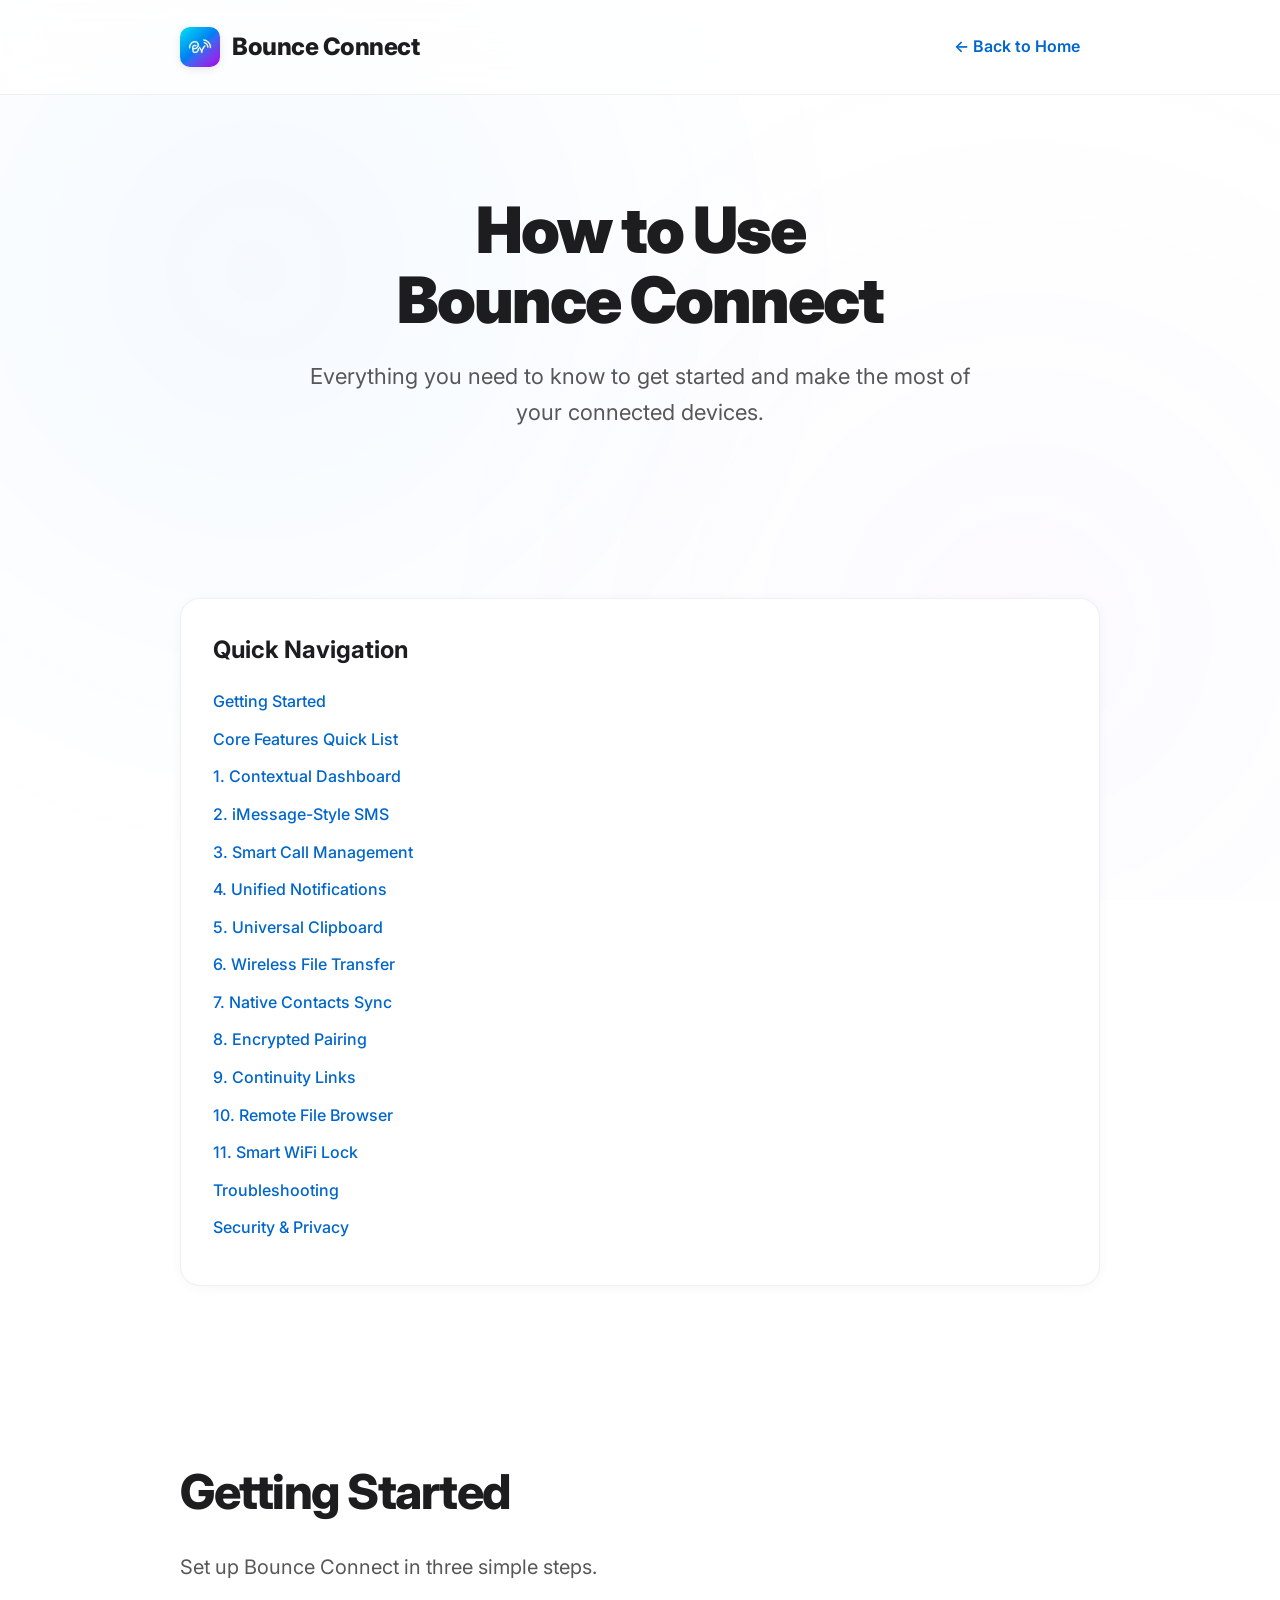
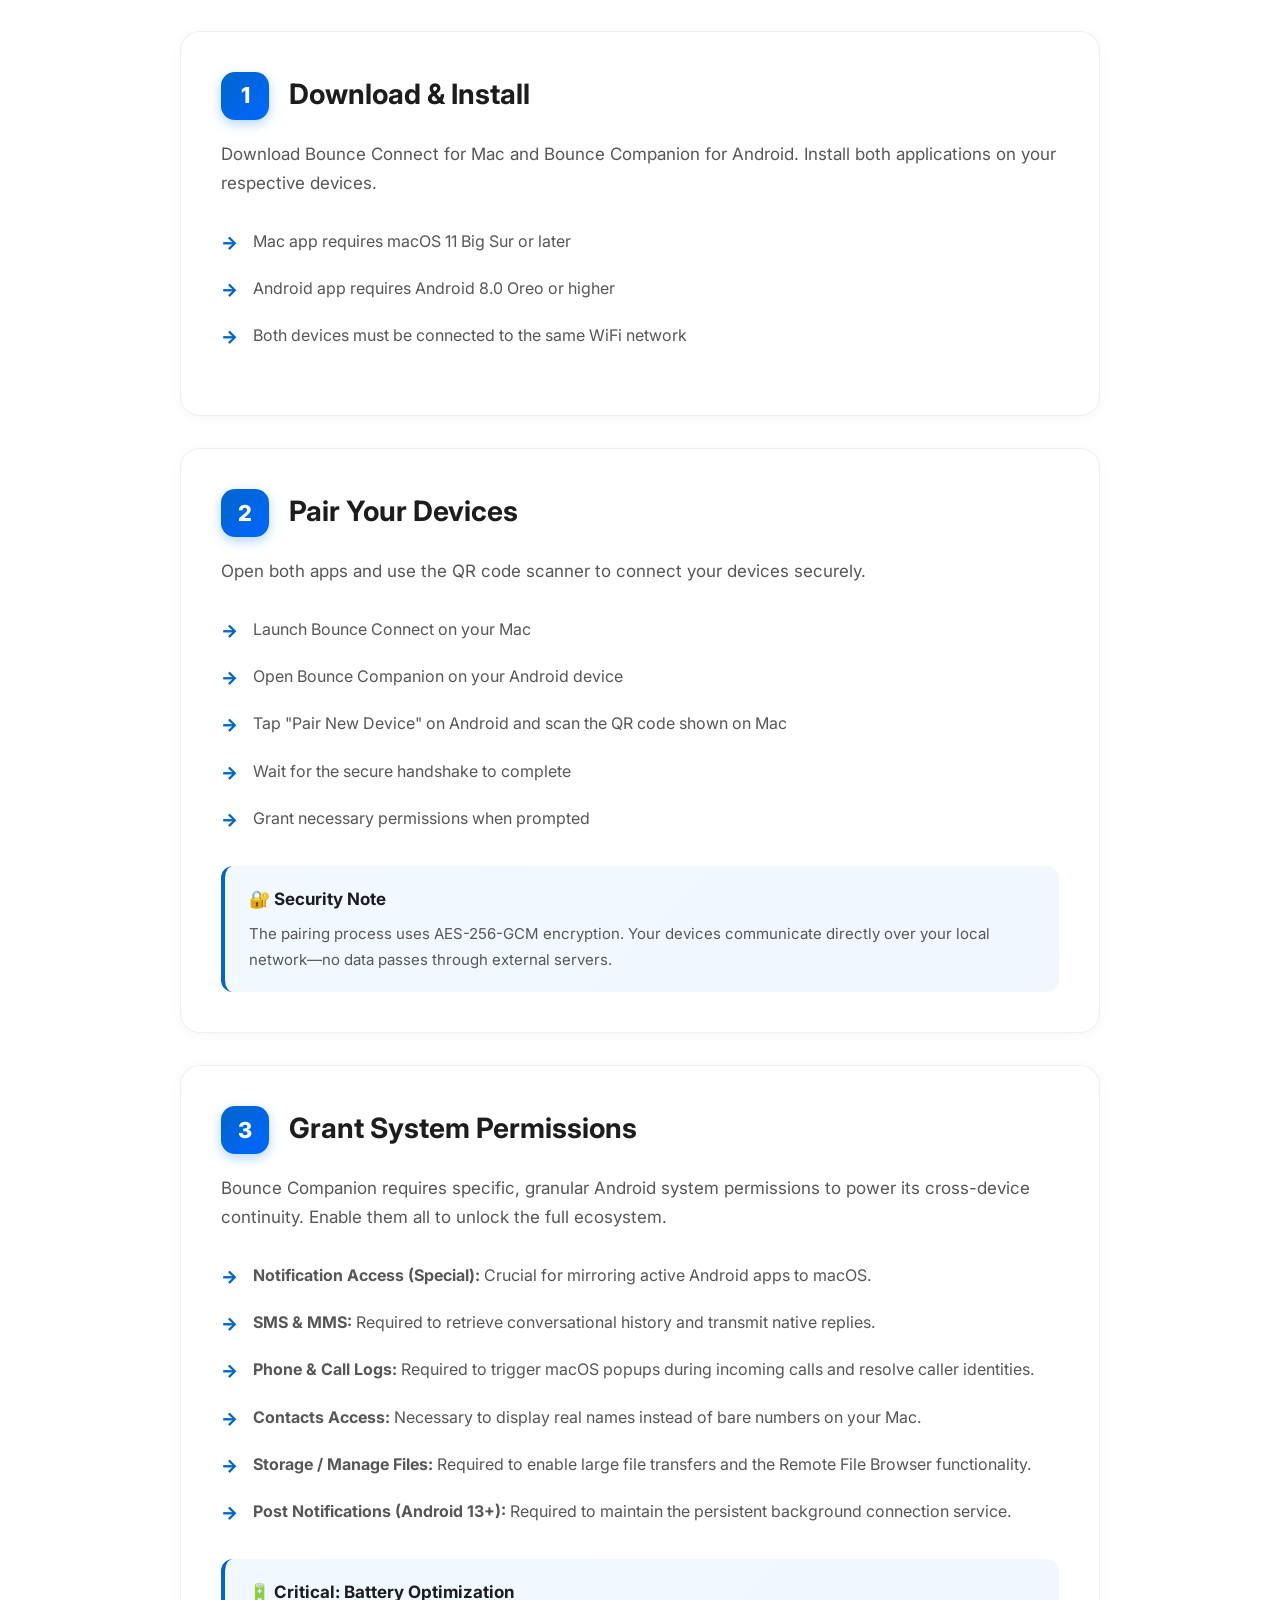
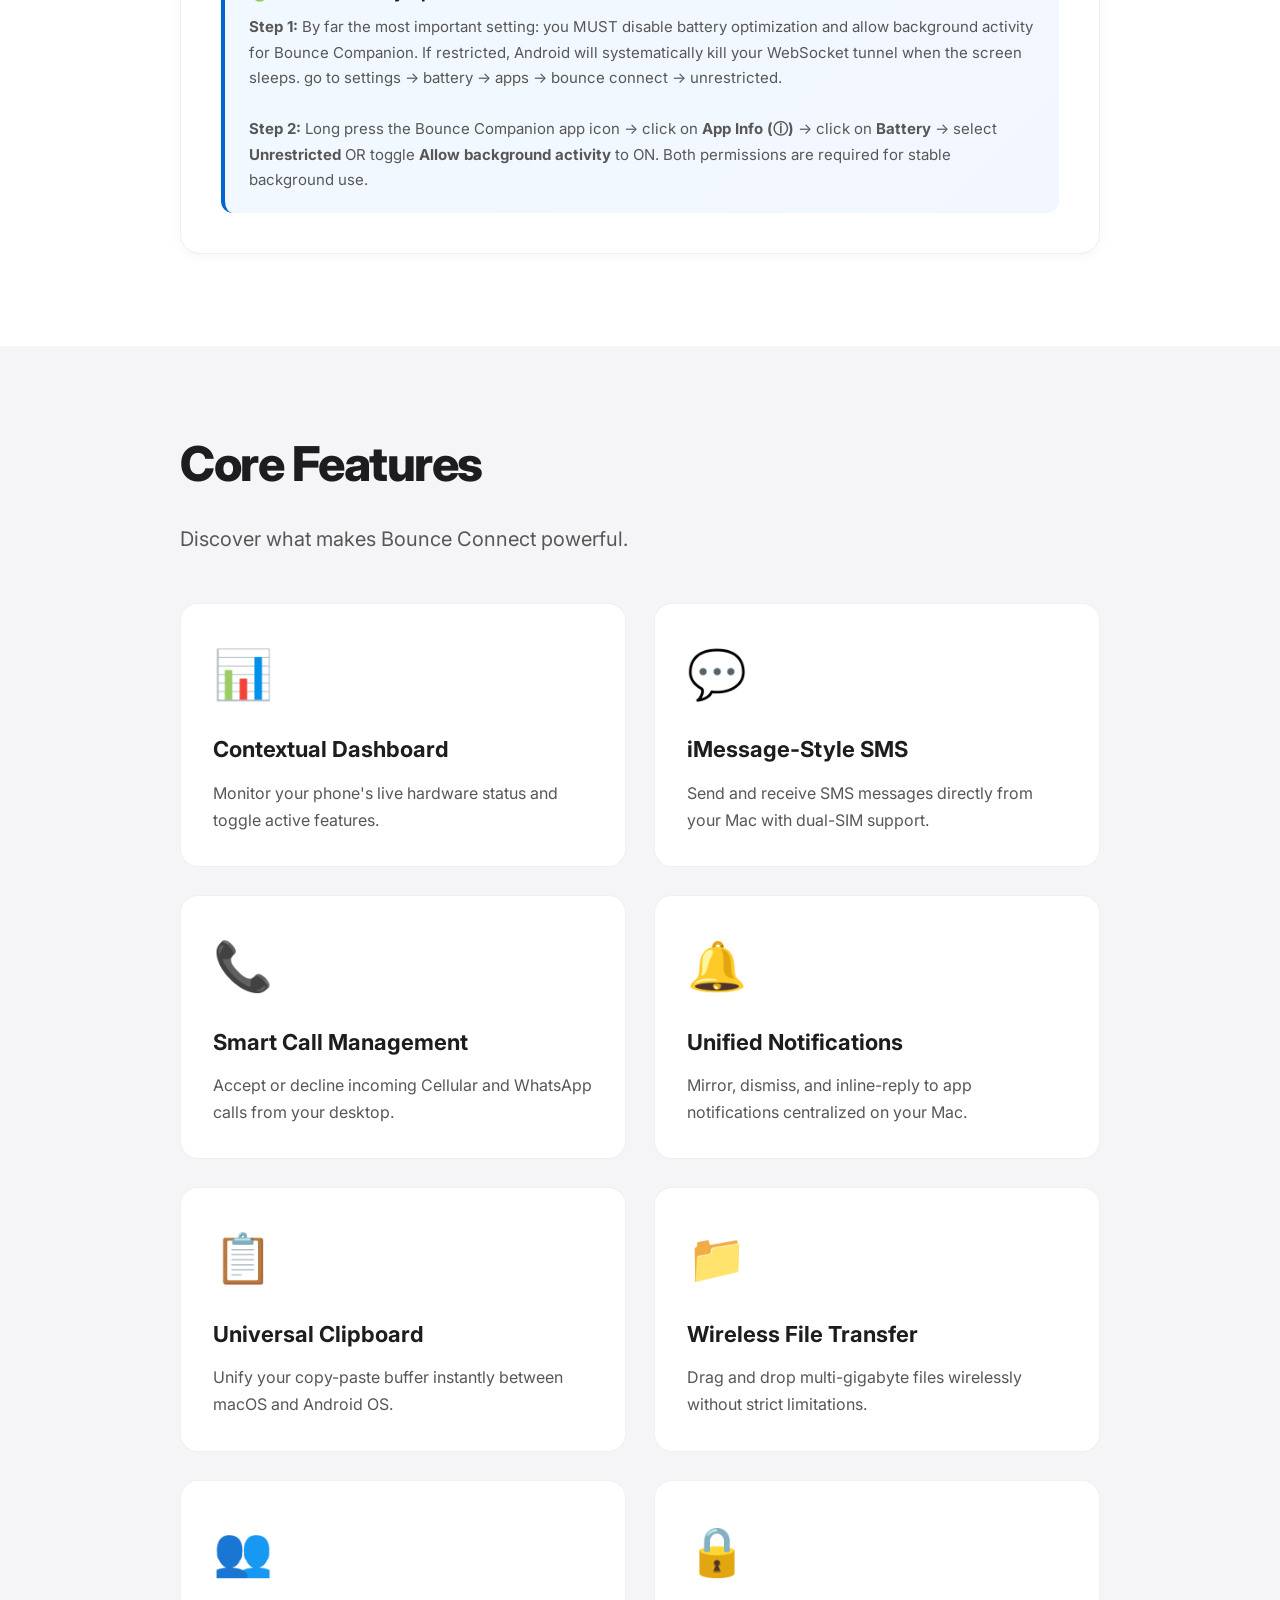
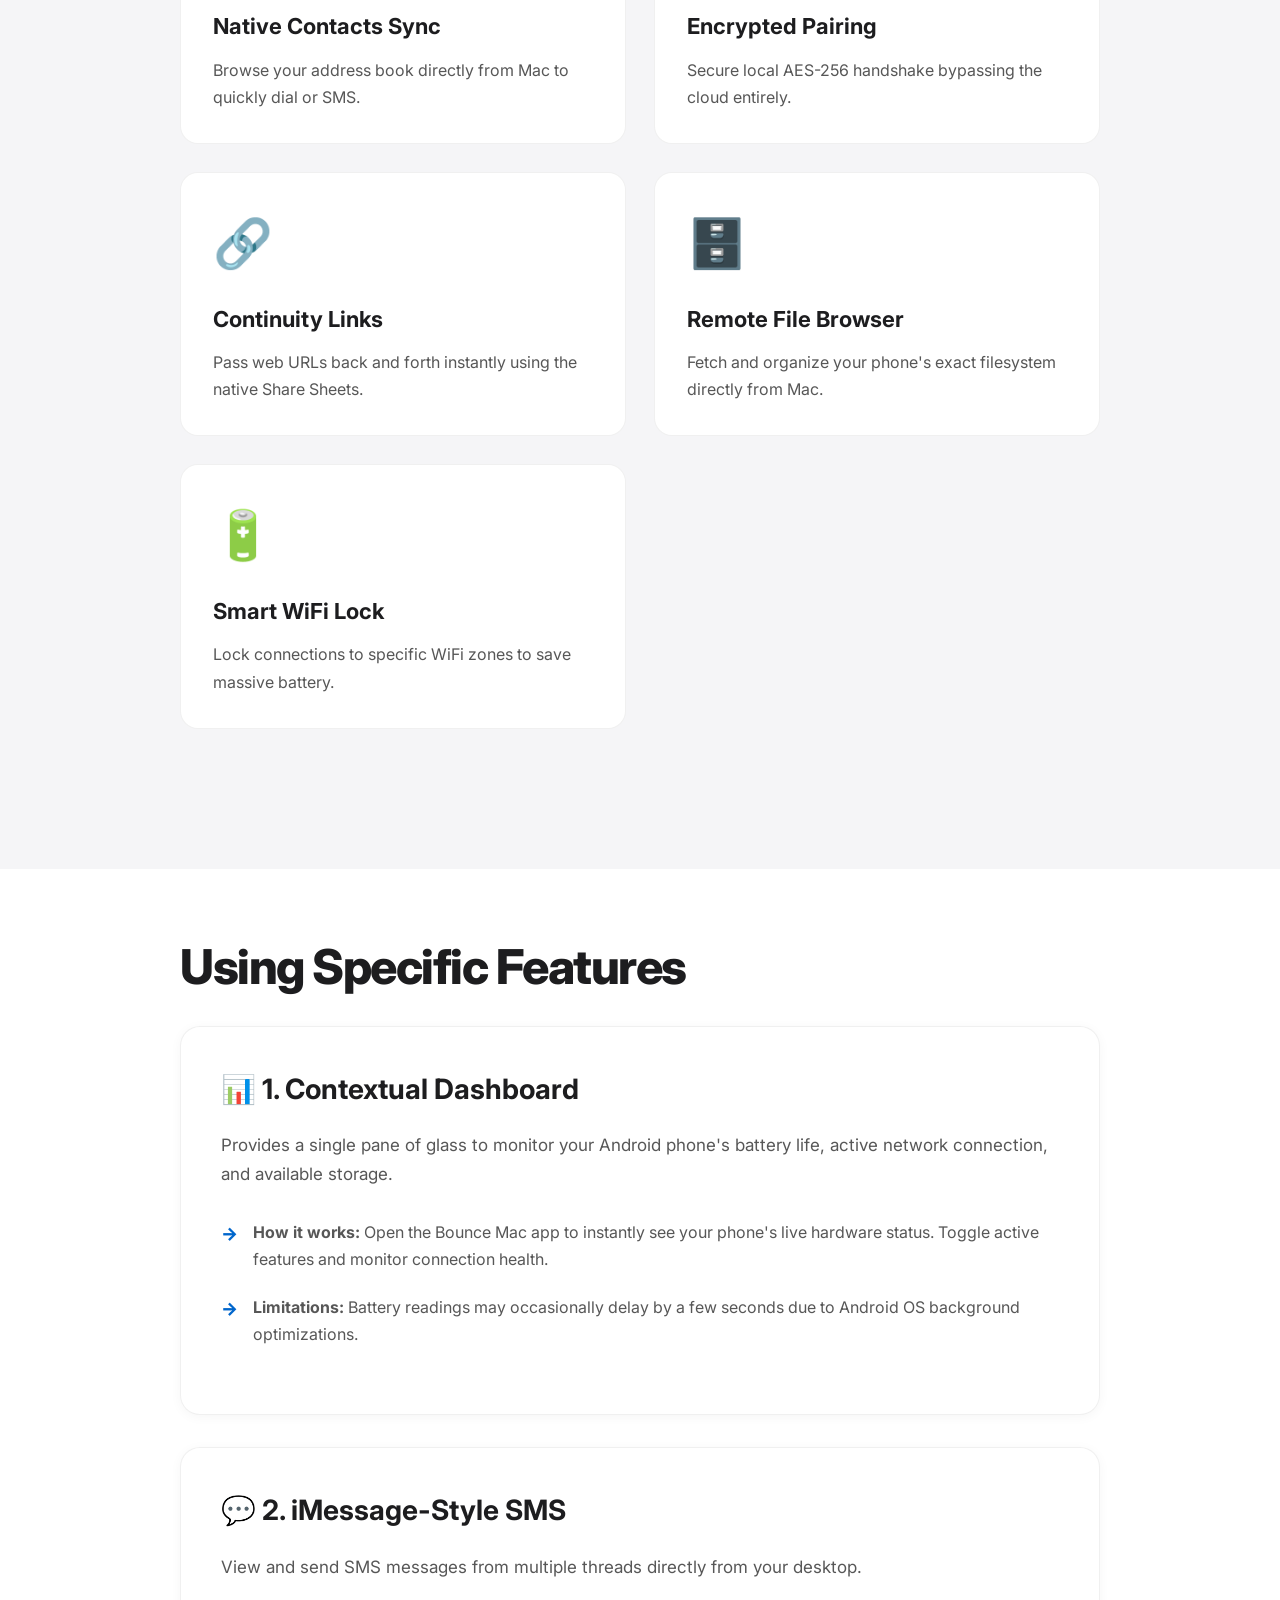
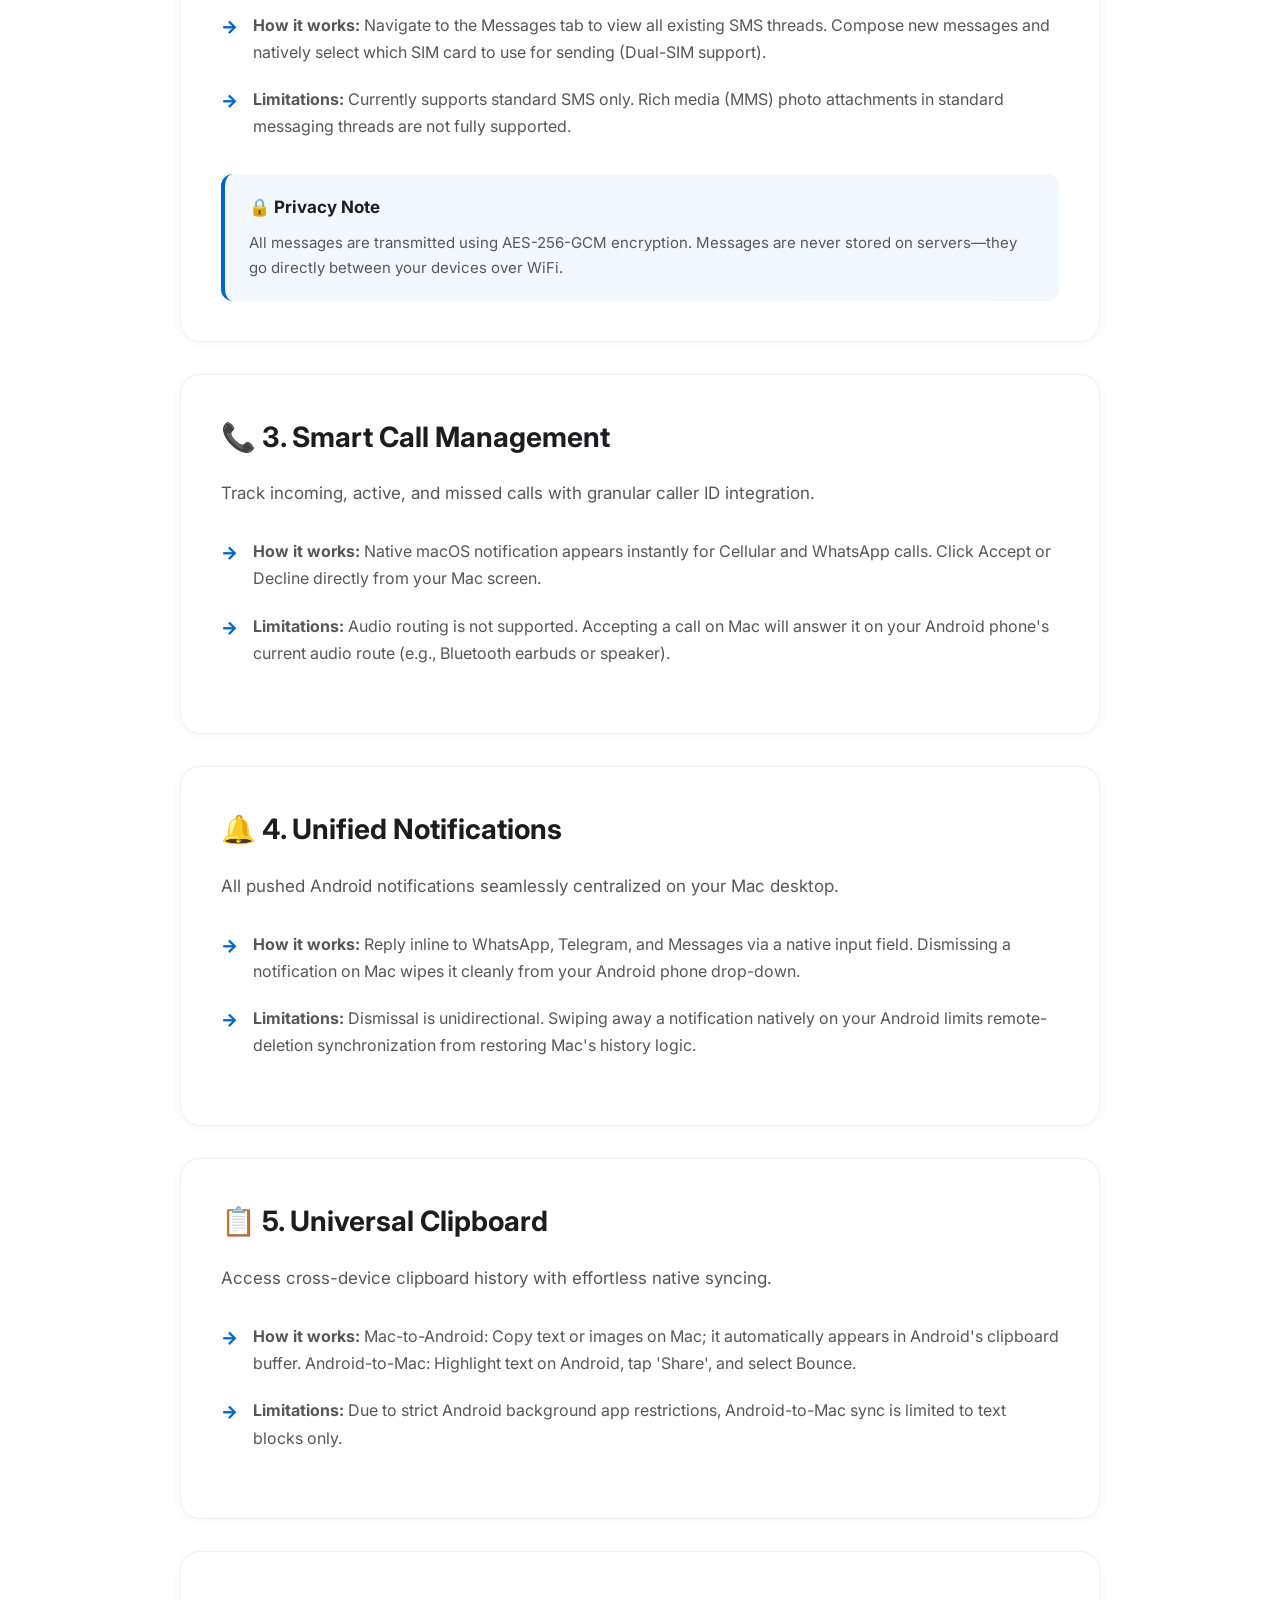
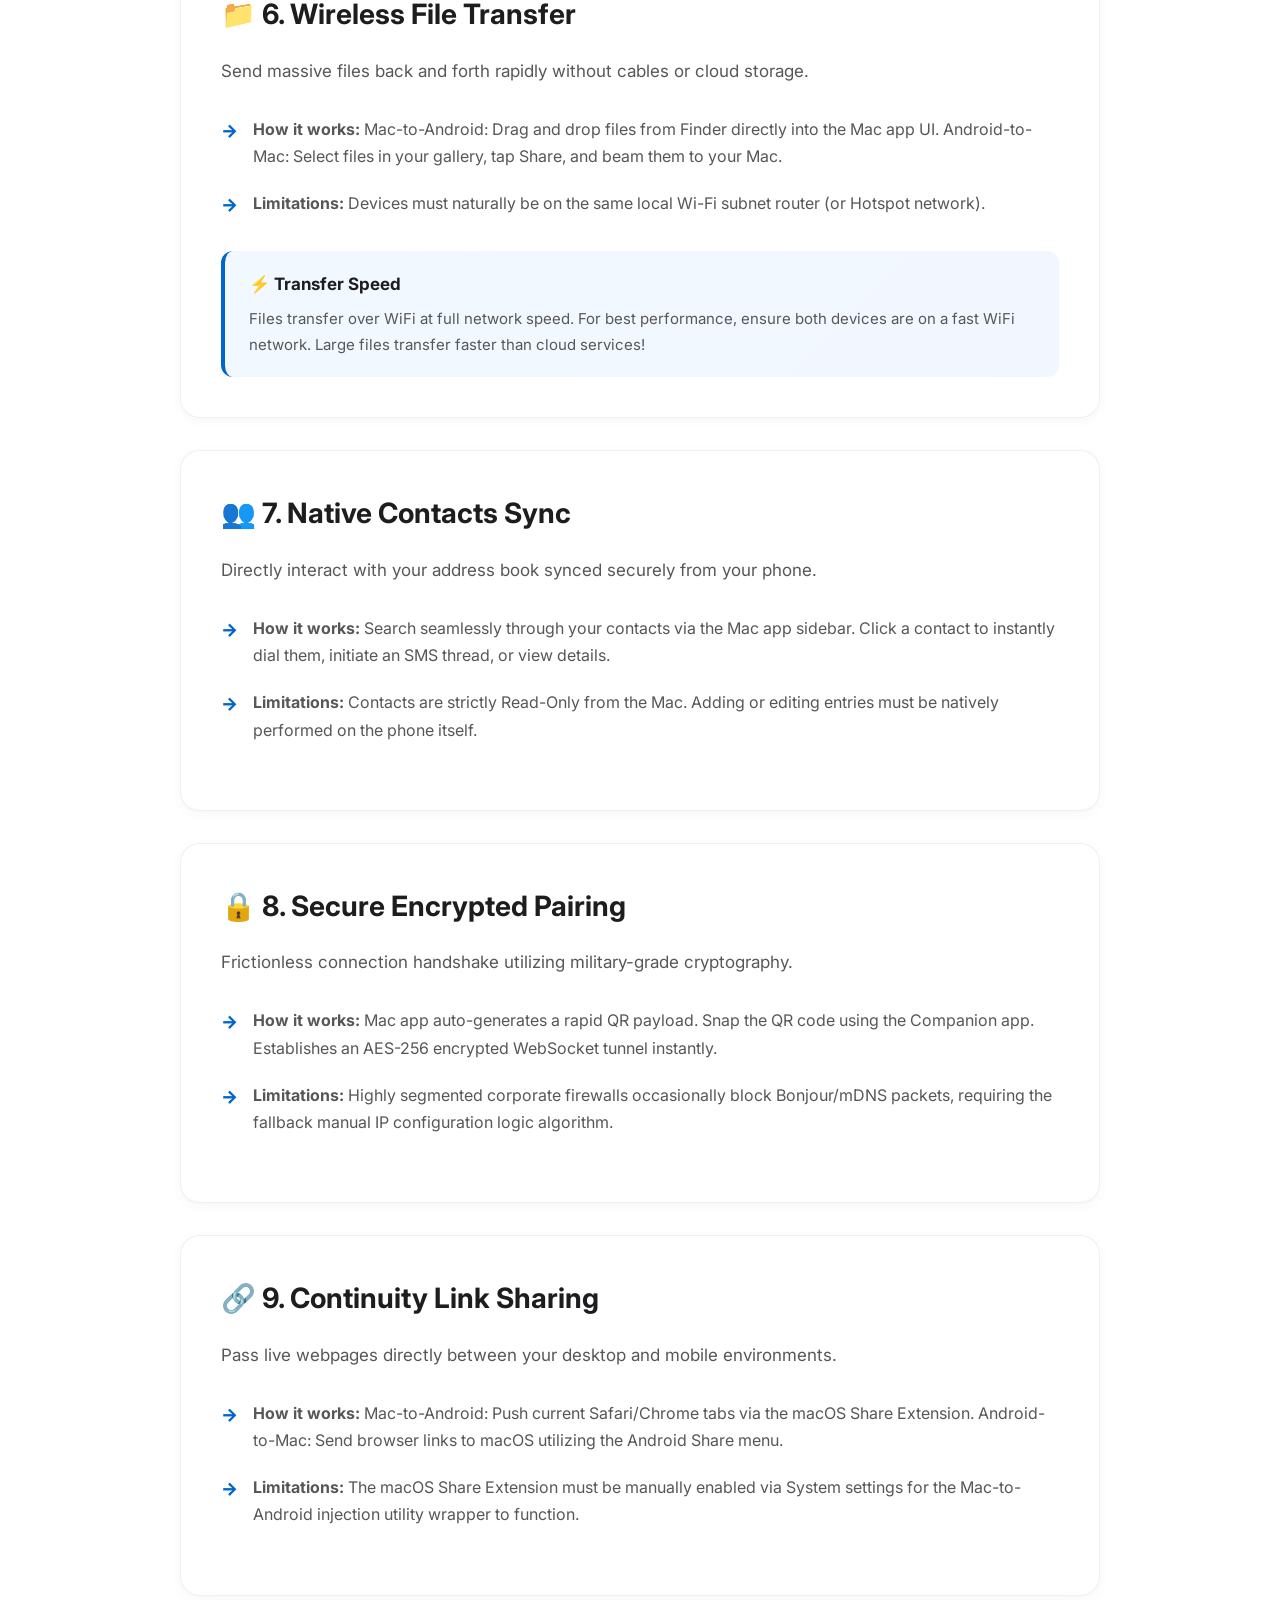
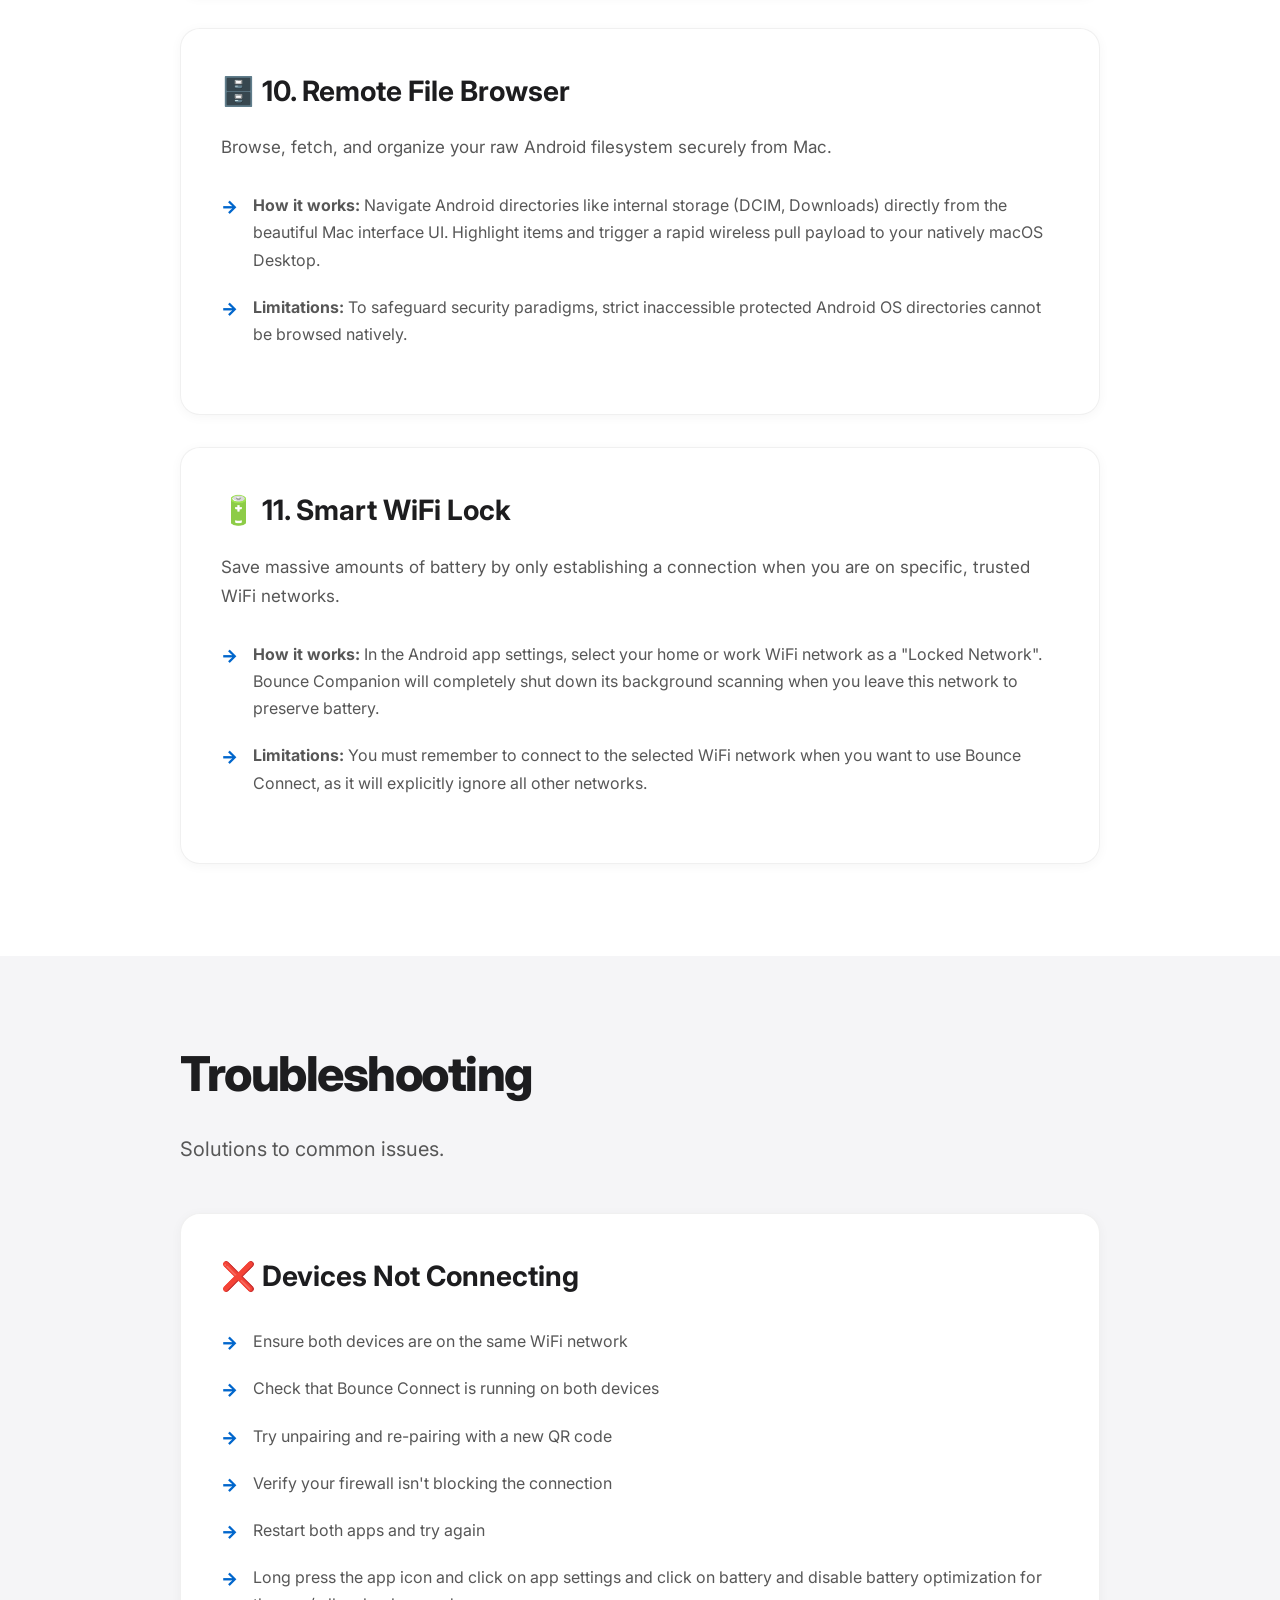
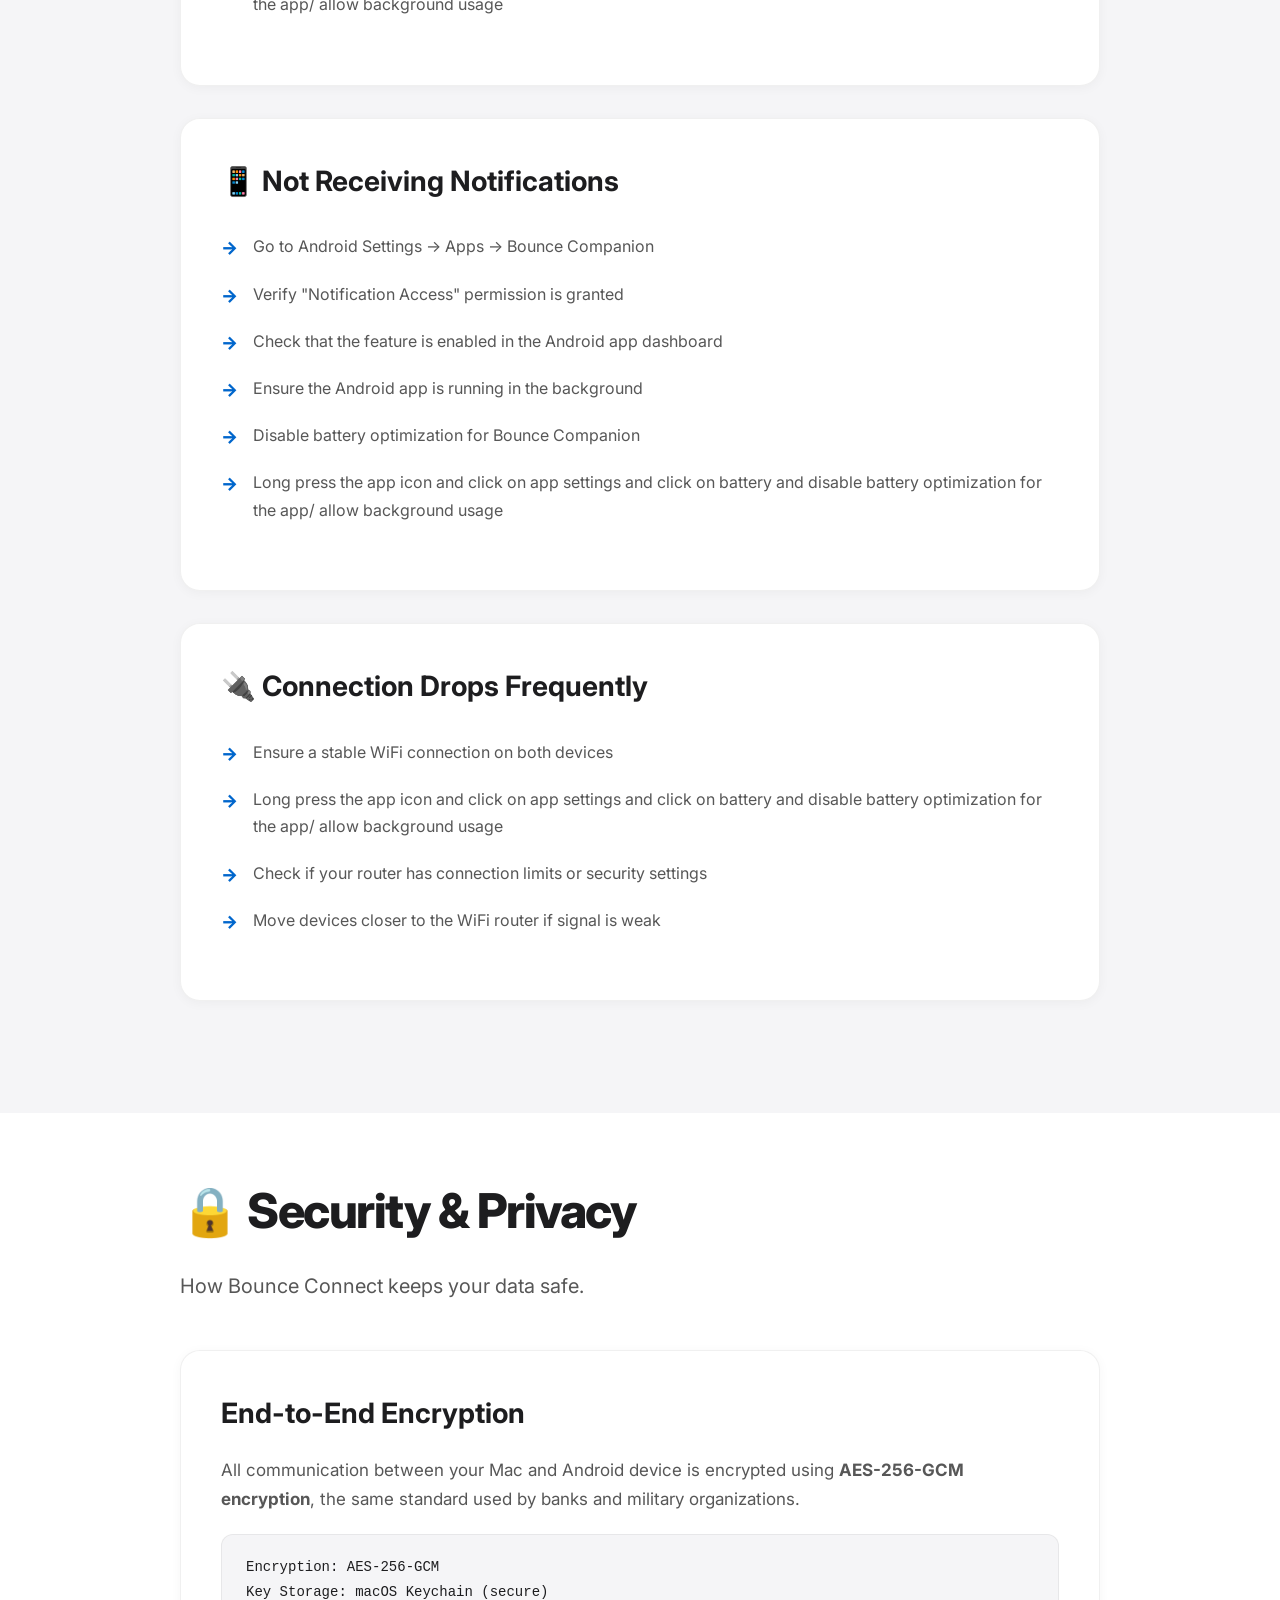
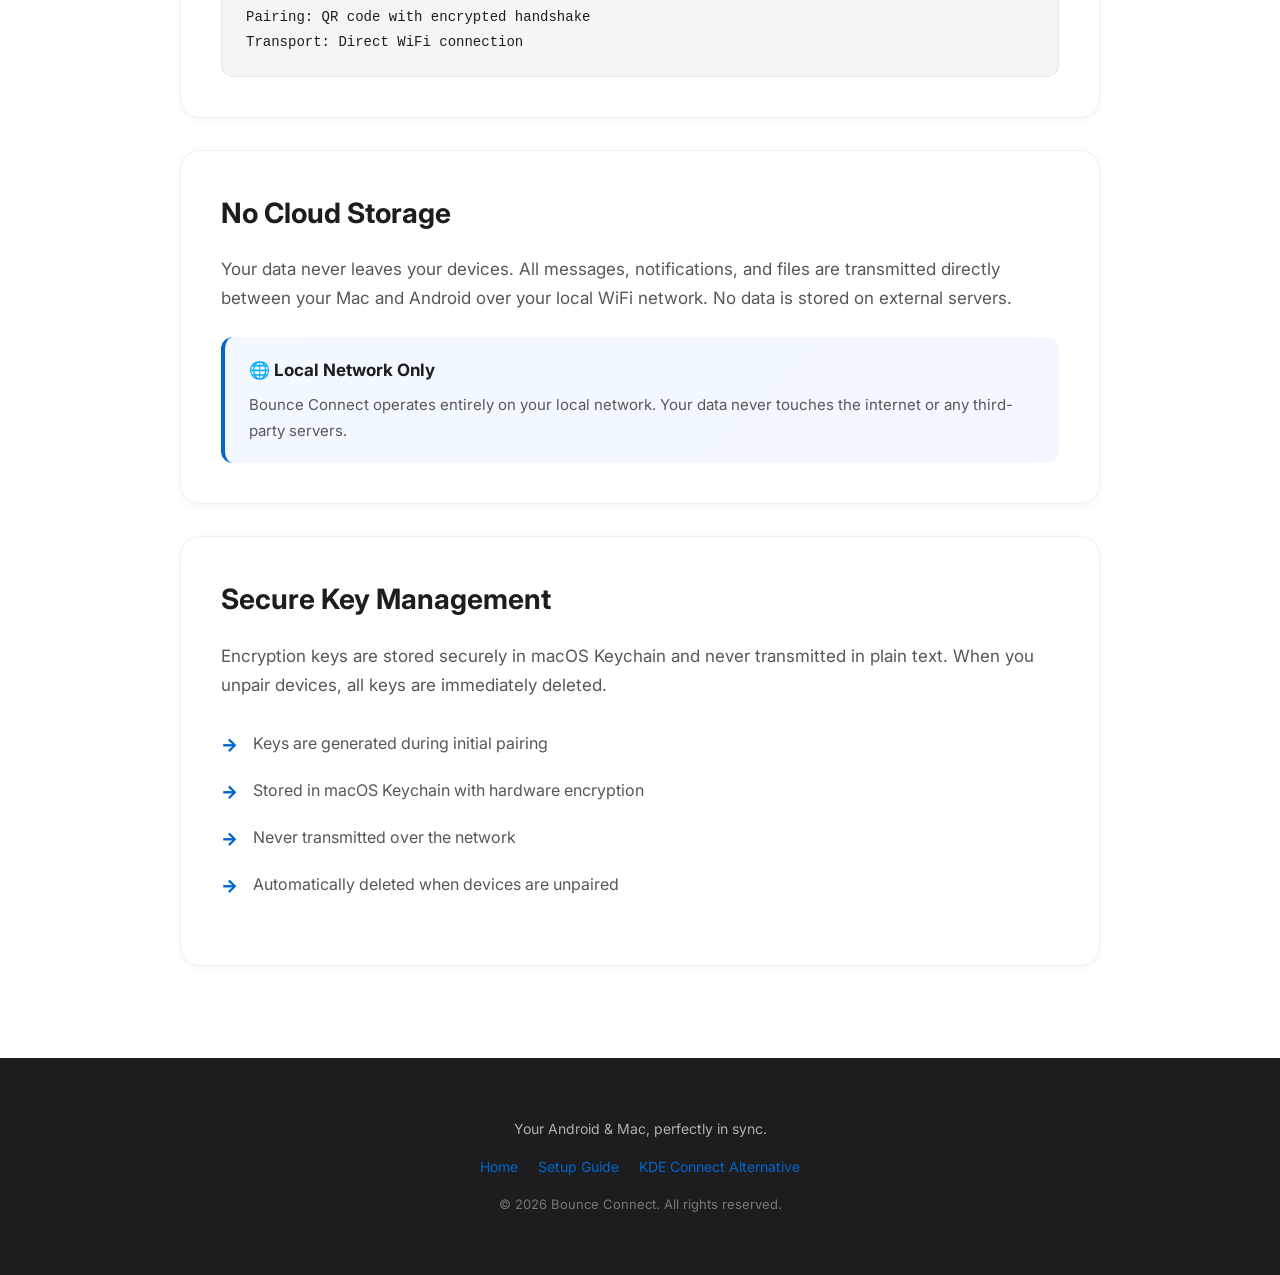
==== commit 36702b09: "Add files via upload" ====
--- a/how-to-use.html
+++ b/how-to-use.html
@@ -633,6 +633,41 @@
             transform: translateX(4px);
             color: var(--accent-blue);
         }
+
+        @media (max-width: 768px) {
+            h1 {
+                font-size: 42px;
+                letter-spacing: -1px;
+            }
+
+            .subtitle {
+                font-size: 18px;
+            }
+
+            .section-title {
+                font-size: 36px;
+            }
+
+            .step-card {
+                padding: 28px;
+            }
+
+            .step-header {
+                flex-direction: column;
+            }
+
+            .step-title {
+                font-size: 24px;
+            }
+
+            .feature-grid {
+                grid-template-columns: 1fr;
+            }
+
+            .container {
+                padding: 0 24px;
+            }
+        }
     </style>
 </head>
 
@@ -684,6 +719,7 @@
                         <li><a href="#pairing">8. Encrypted Pairing</a></li>
                         <li><a href="#links">9. Continuity Links</a></li>
                         <li><a href="#browser">10. Remote File Browser</a></li>
+                        <li><a href="#wifilock">11. Smart WiFi Lock</a></li>
                         <li><a href="#troubleshooting">Troubleshooting</a></li>
                         <li><a href="#security">Security & Privacy</a></li>
                     </ul>
@@ -854,6 +890,11 @@
                         <h3 class="feature-name">Remote File Browser</h3>
                         <p class="feature-desc">Fetch and organize your phone's exact filesystem directly from Mac.</p>
                     </div>
+                    <div class="feature-box animate-on-scroll">
+                        <div class="feature-icon">🔋</div>
+                        <h3 class="feature-name">Smart WiFi Lock</h3>
+                        <p class="feature-desc">Lock connections to specific WiFi zones to save massive battery.</p>
+                    </div>
                 </div>
             </div>
         </section>
@@ -1022,14 +1063,27 @@
                 <div class="step-card animate-on-scroll" id="browser">
                     <h3 class="step-title" style="margin-bottom: 20px;">🗄️ 10. Remote File Browser</h3>
                     <p class="step-description">Browse, fetch, and organize your raw Android filesystem securely from
-                        Mac.
-                    </p>
+                        Mac.</p>
                     <ul class="step-list">
                         <li><strong>How it works:</strong> Navigate Android directories like internal storage (DCIM,
                             Downloads) directly from the beautiful Mac interface UI. Highlight items and trigger a rapid
                             wireless pull payload to your natively macOS Desktop.</li>
                         <li><strong>Limitations:</strong> To safeguard security paradigms, strict inaccessible protected
                             Android OS directories cannot be browsed natively.</li>
+                    </ul>
+                </div>
+
+                <!-- 11. Smart WiFi Lock -->
+                <div class="step-card animate-on-scroll" id="wifilock">
+                    <h3 class="step-title" style="margin-bottom: 20px;">🔋 11. Smart WiFi Lock</h3>
+                    <p class="step-description">Save massive amounts of battery by only establishing a connection when
+                        you are on specific, trusted WiFi networks.</p>
+                    <ul class="step-list">
+                        <li><strong>How it works:</strong> In the Android app settings, select your home or work WiFi
+                            network as a "Locked Network". Bounce Companion will completely shut down its background
+                            scanning when you leave this network to preserve battery.</li>
+                        <li><strong>Limitations:</strong> You must remember to connect to the selected WiFi network when
+                            you want to use Bounce Connect, as it will explicitly ignore all other networks.</li>
                     </ul>
                 </div>
             </div>
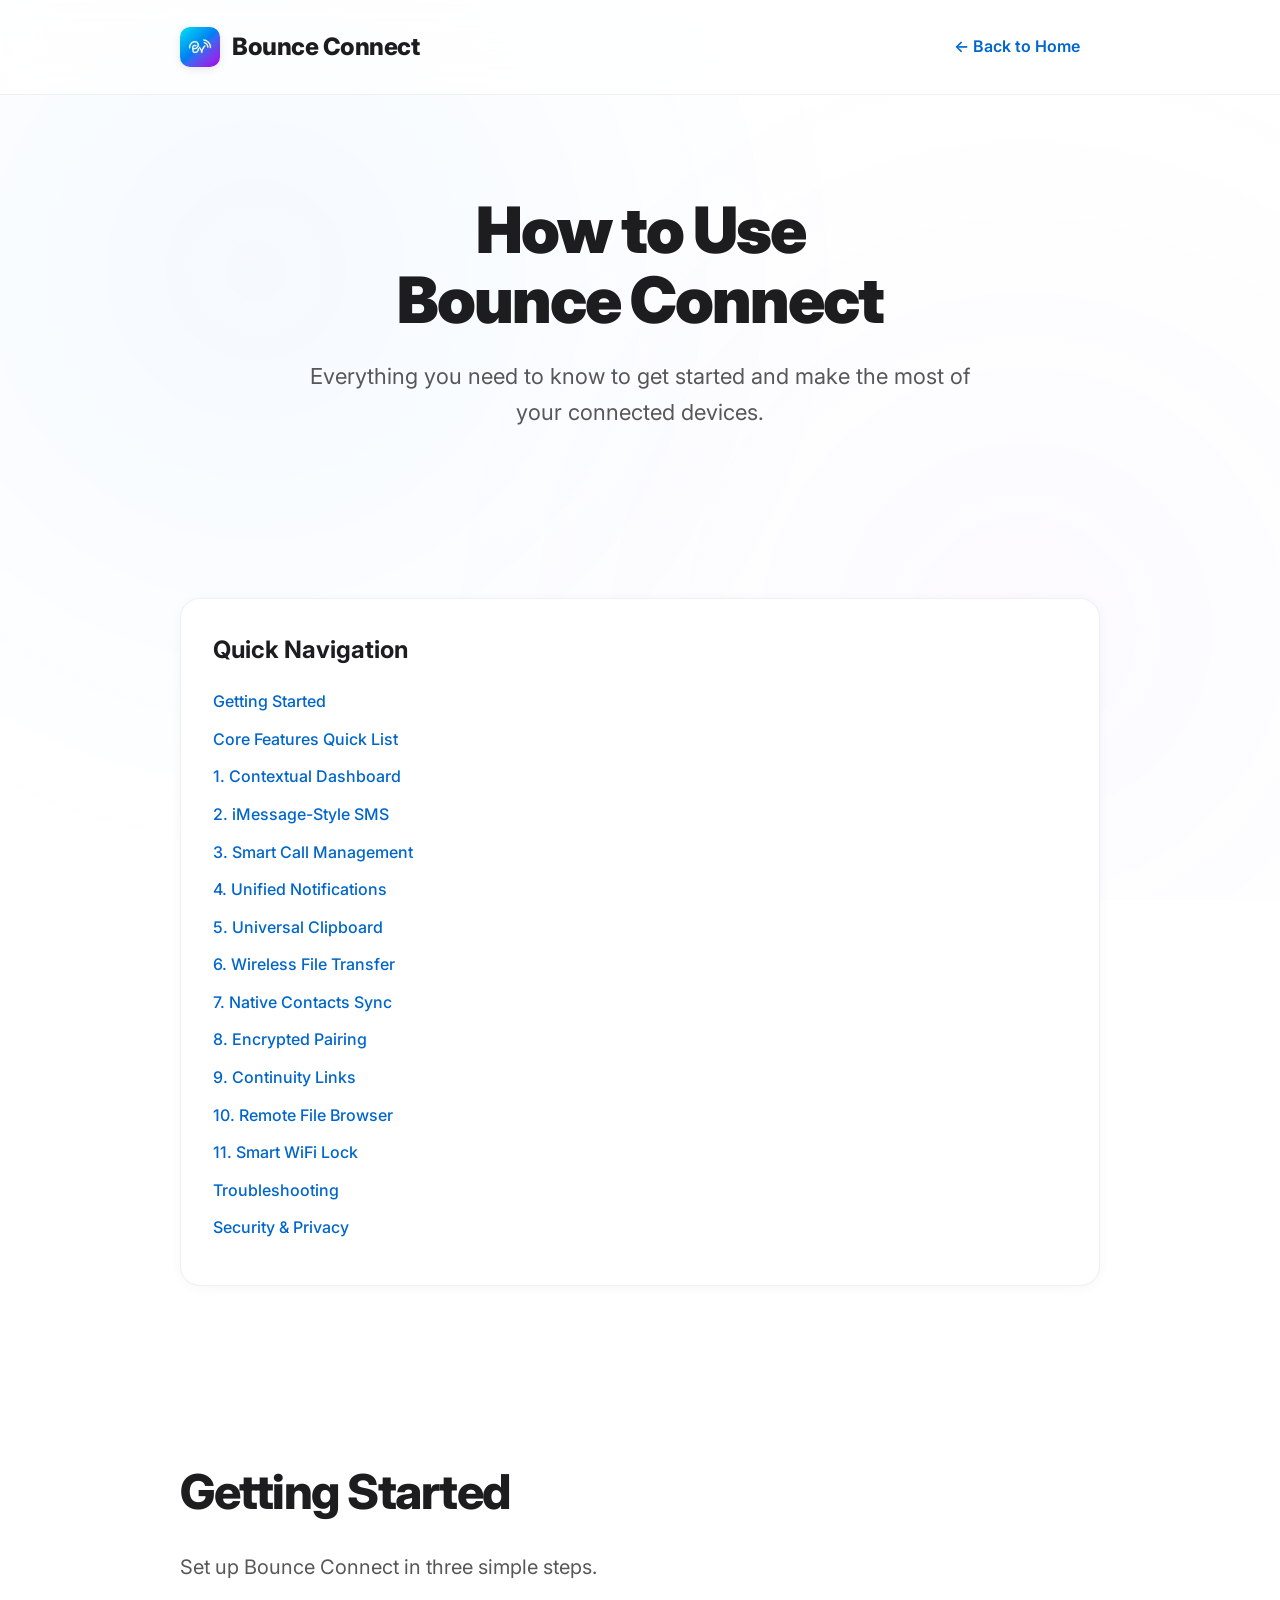
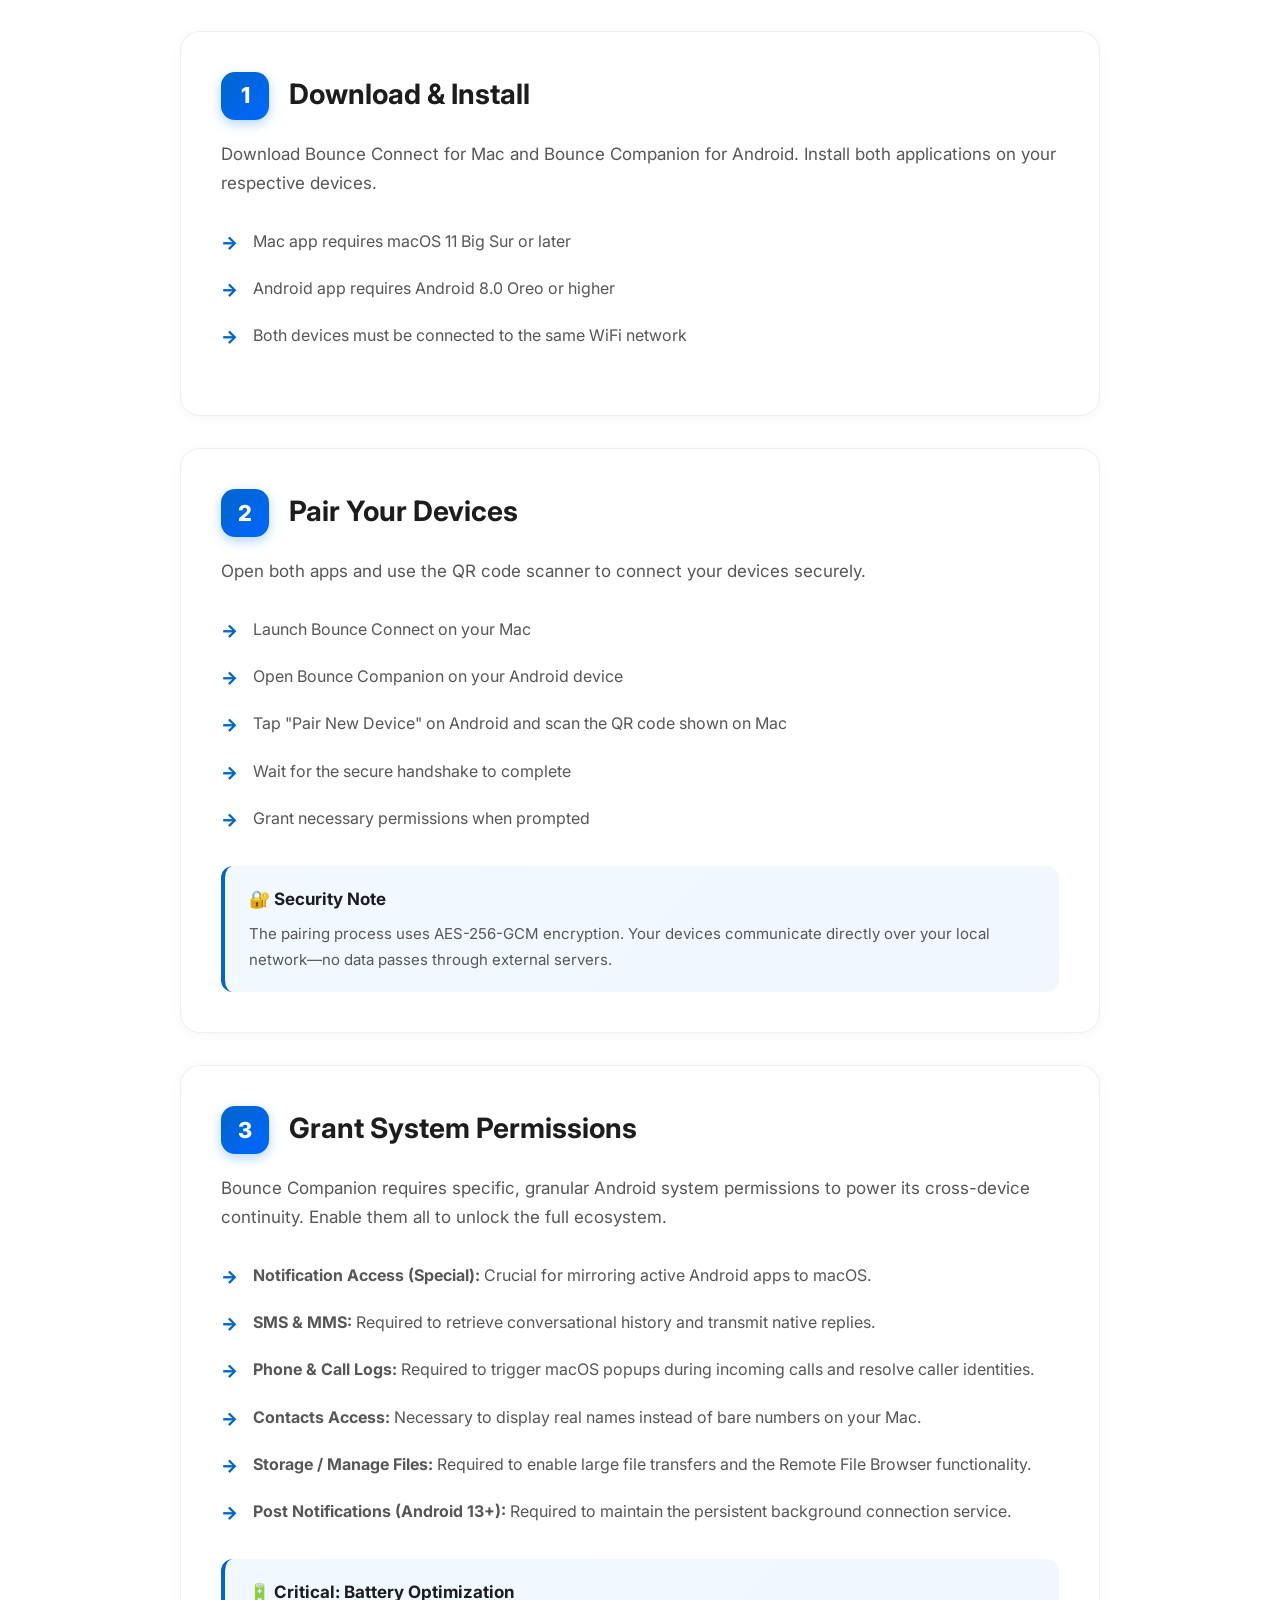
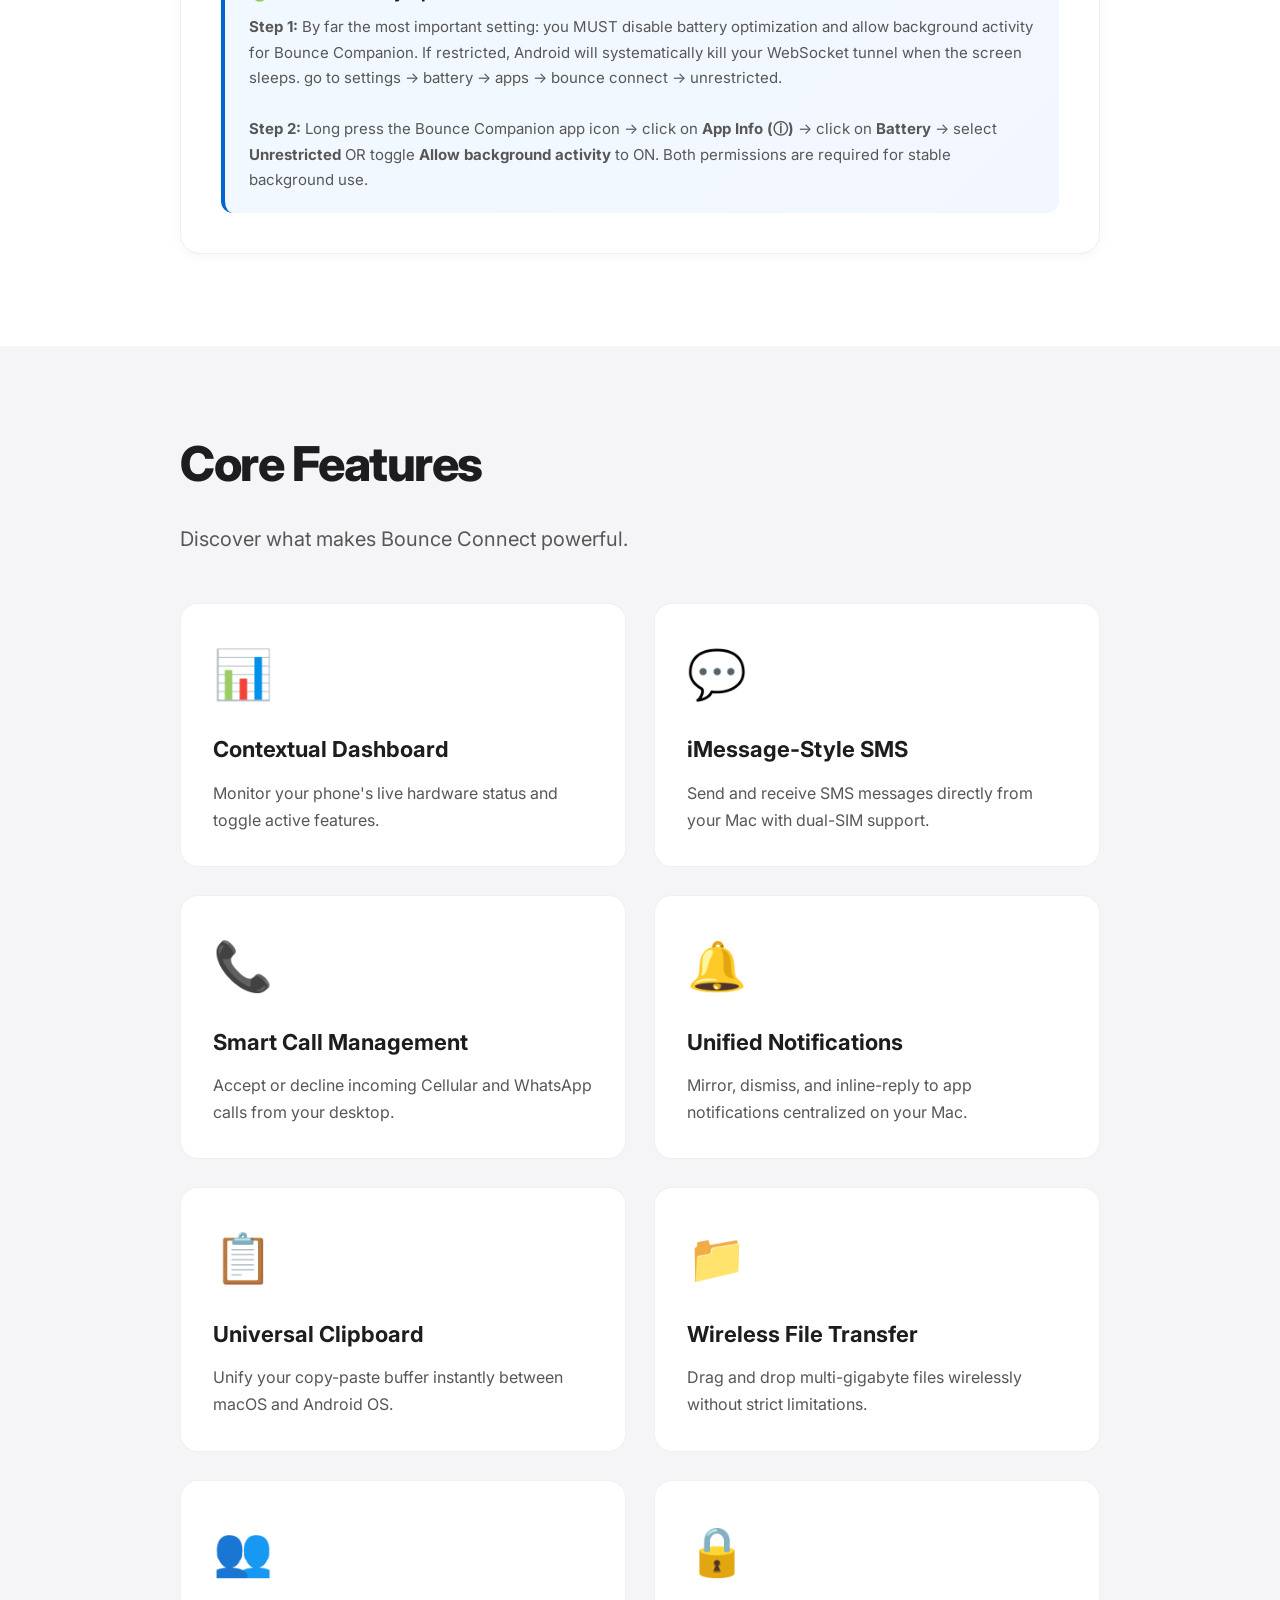
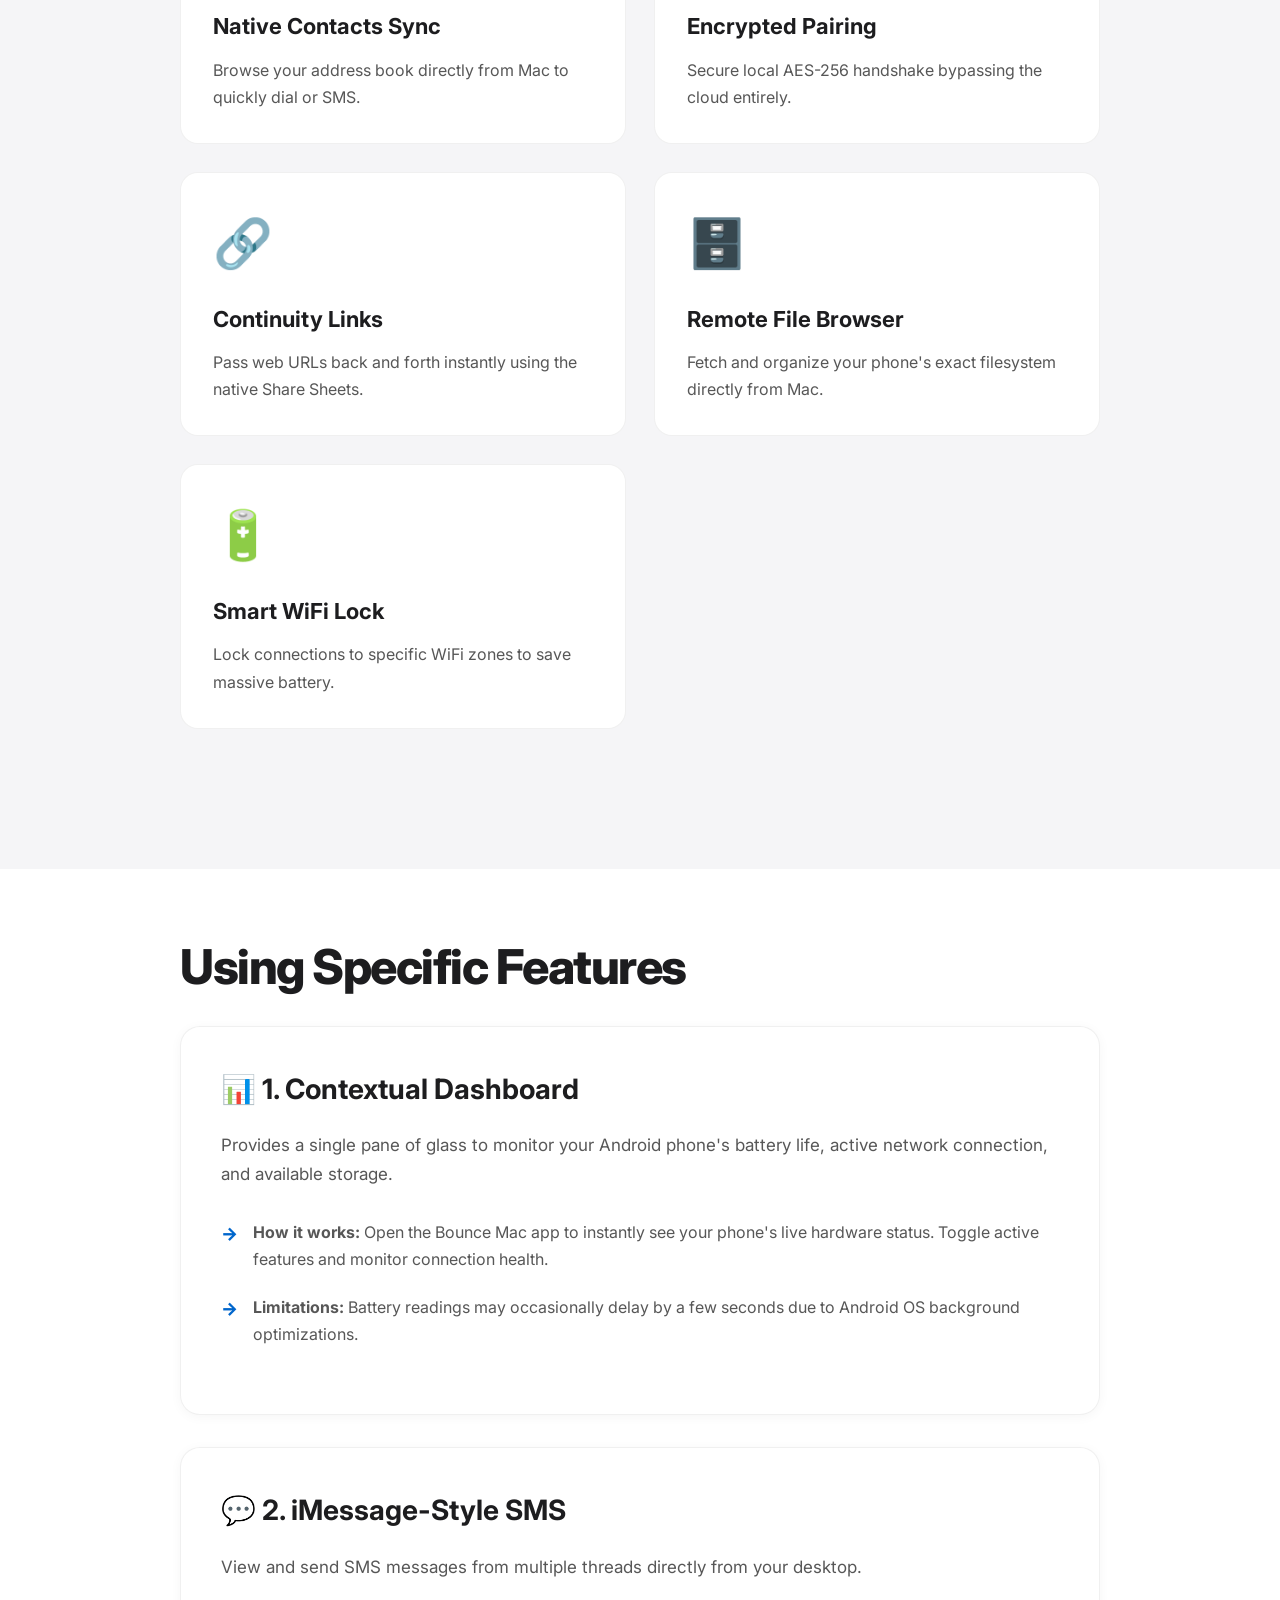
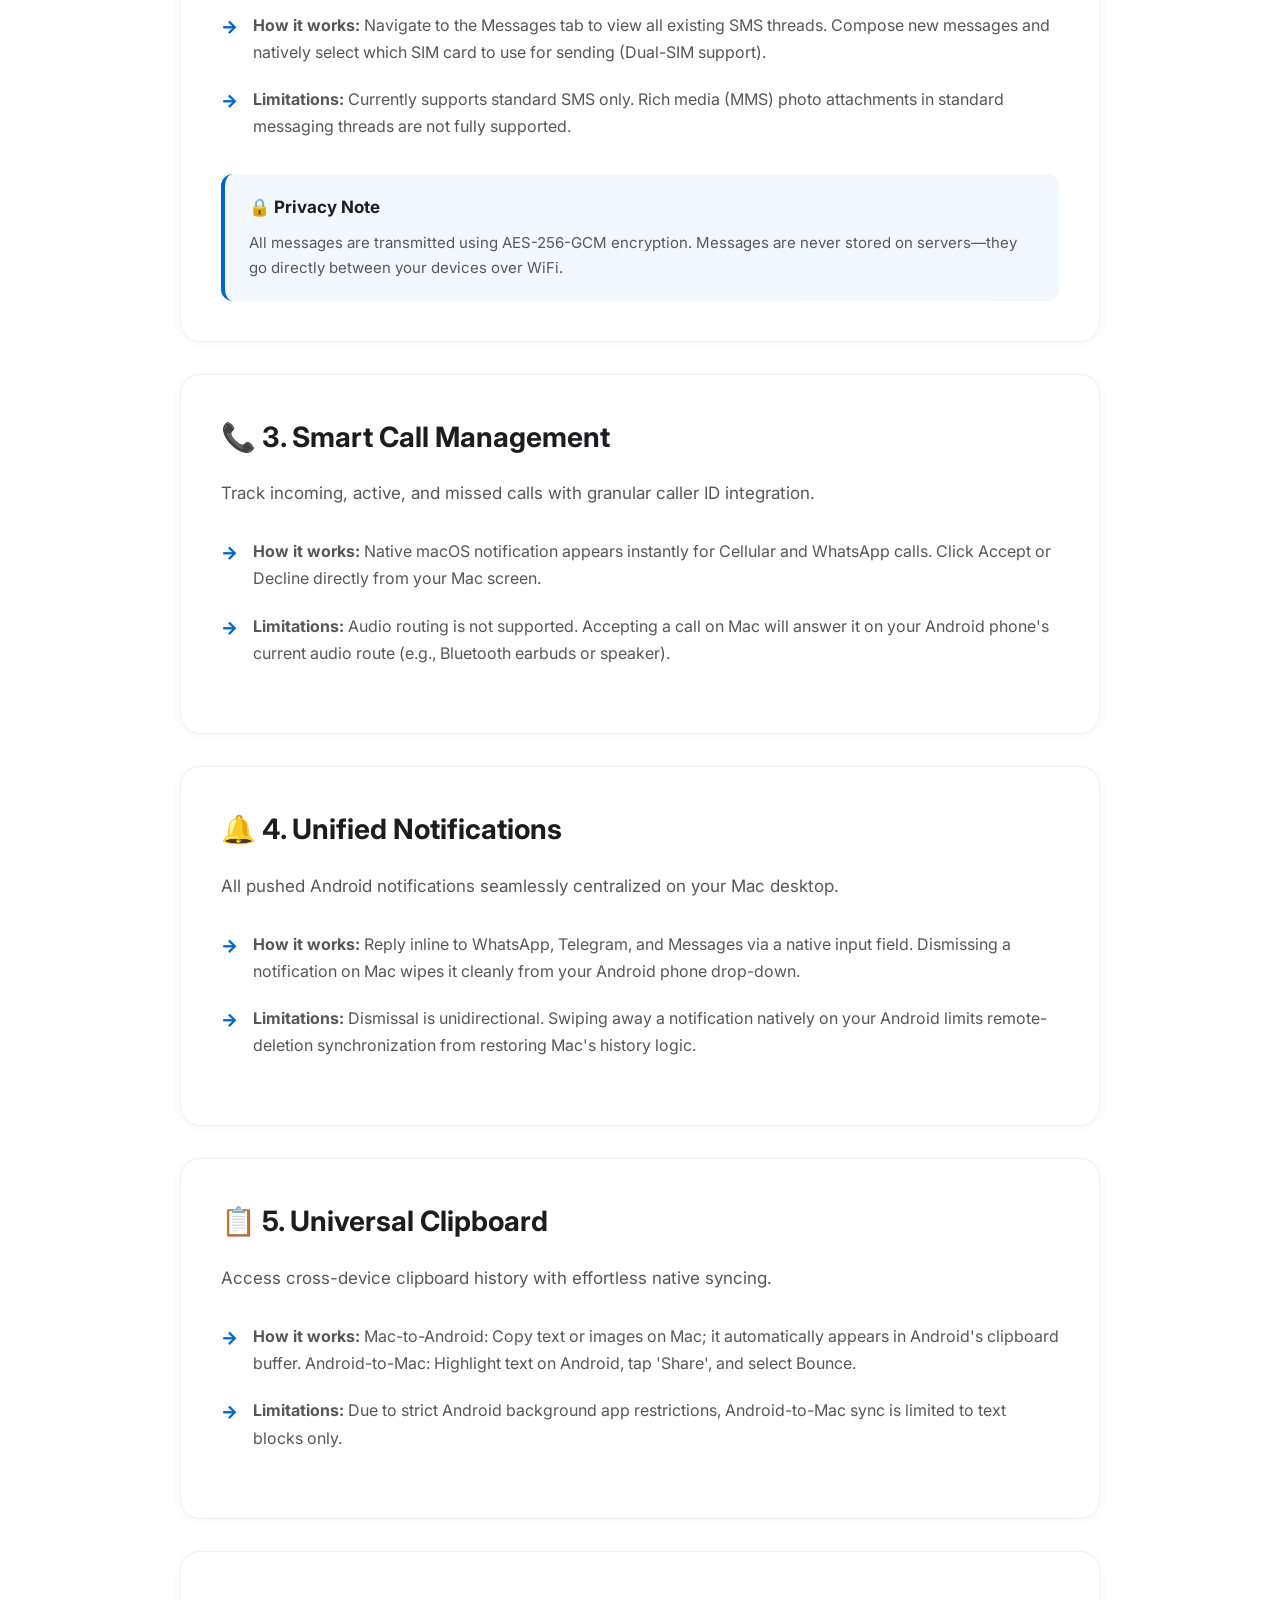
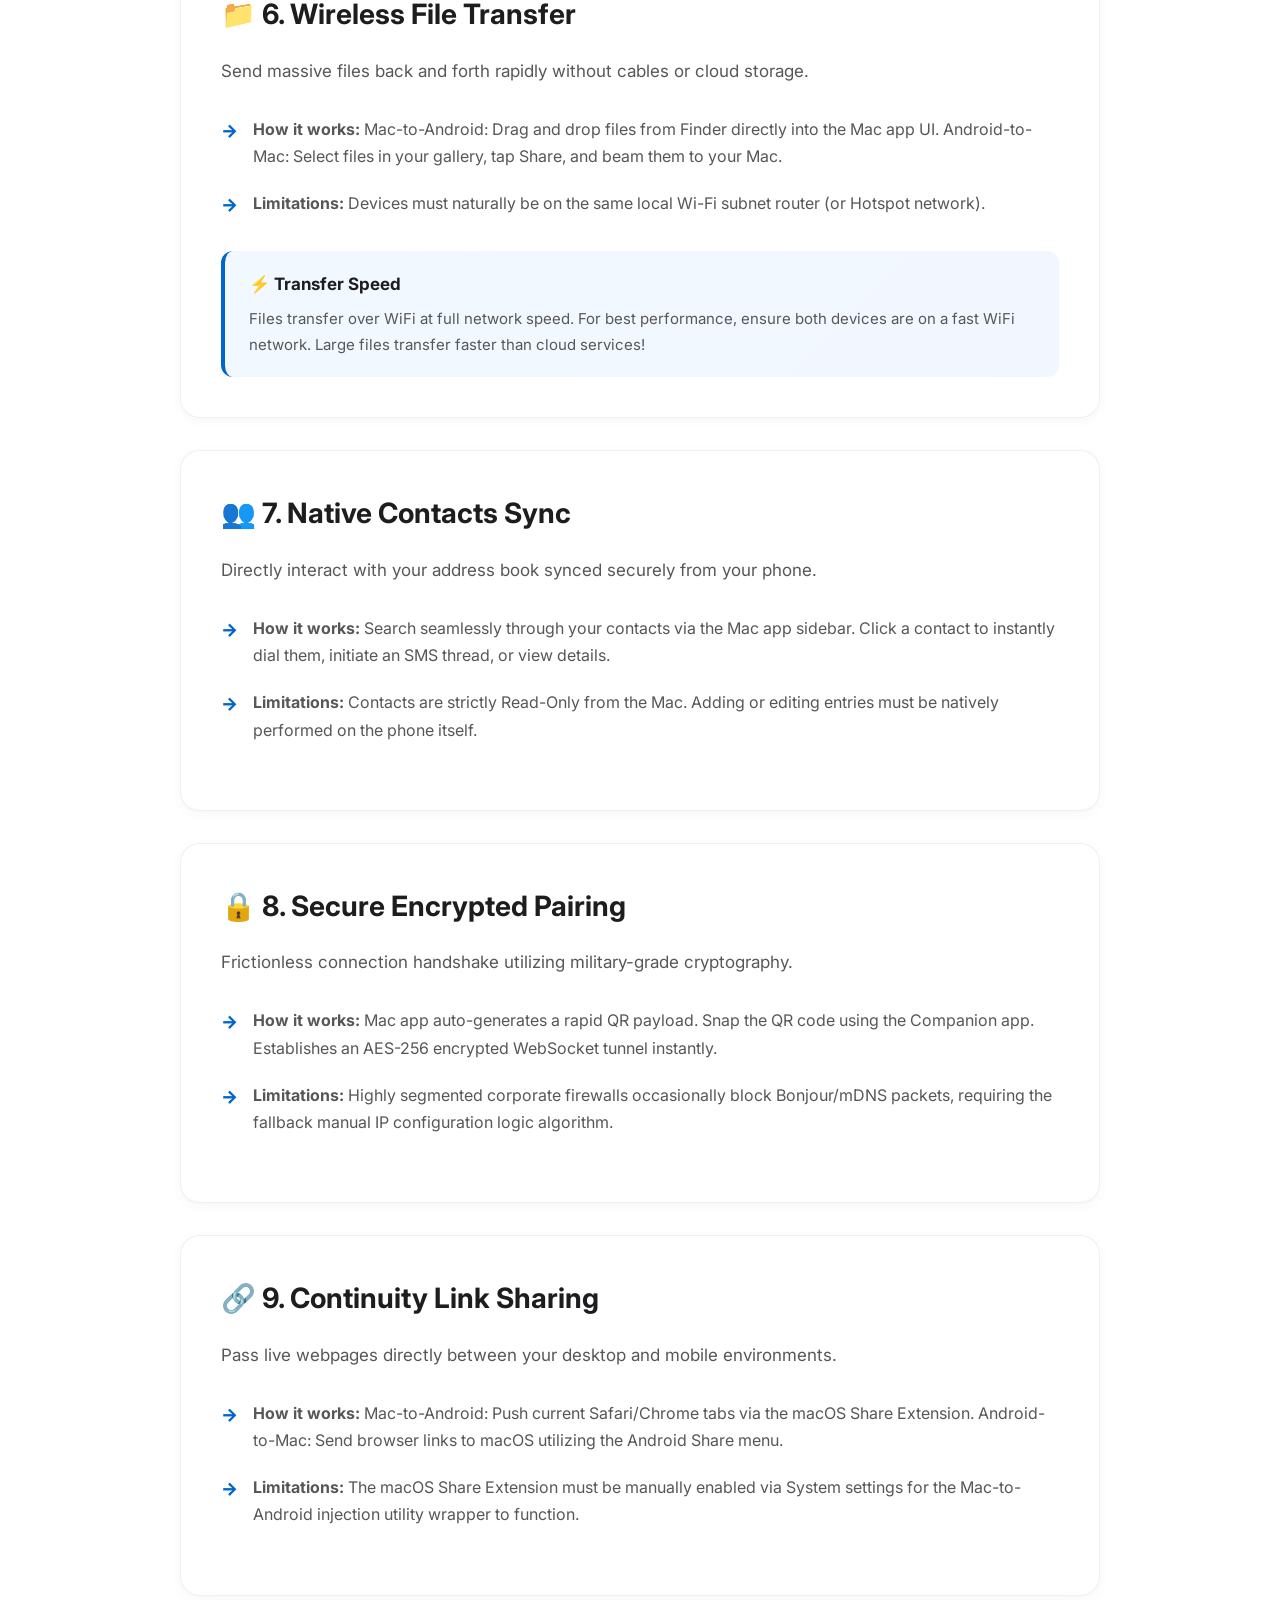
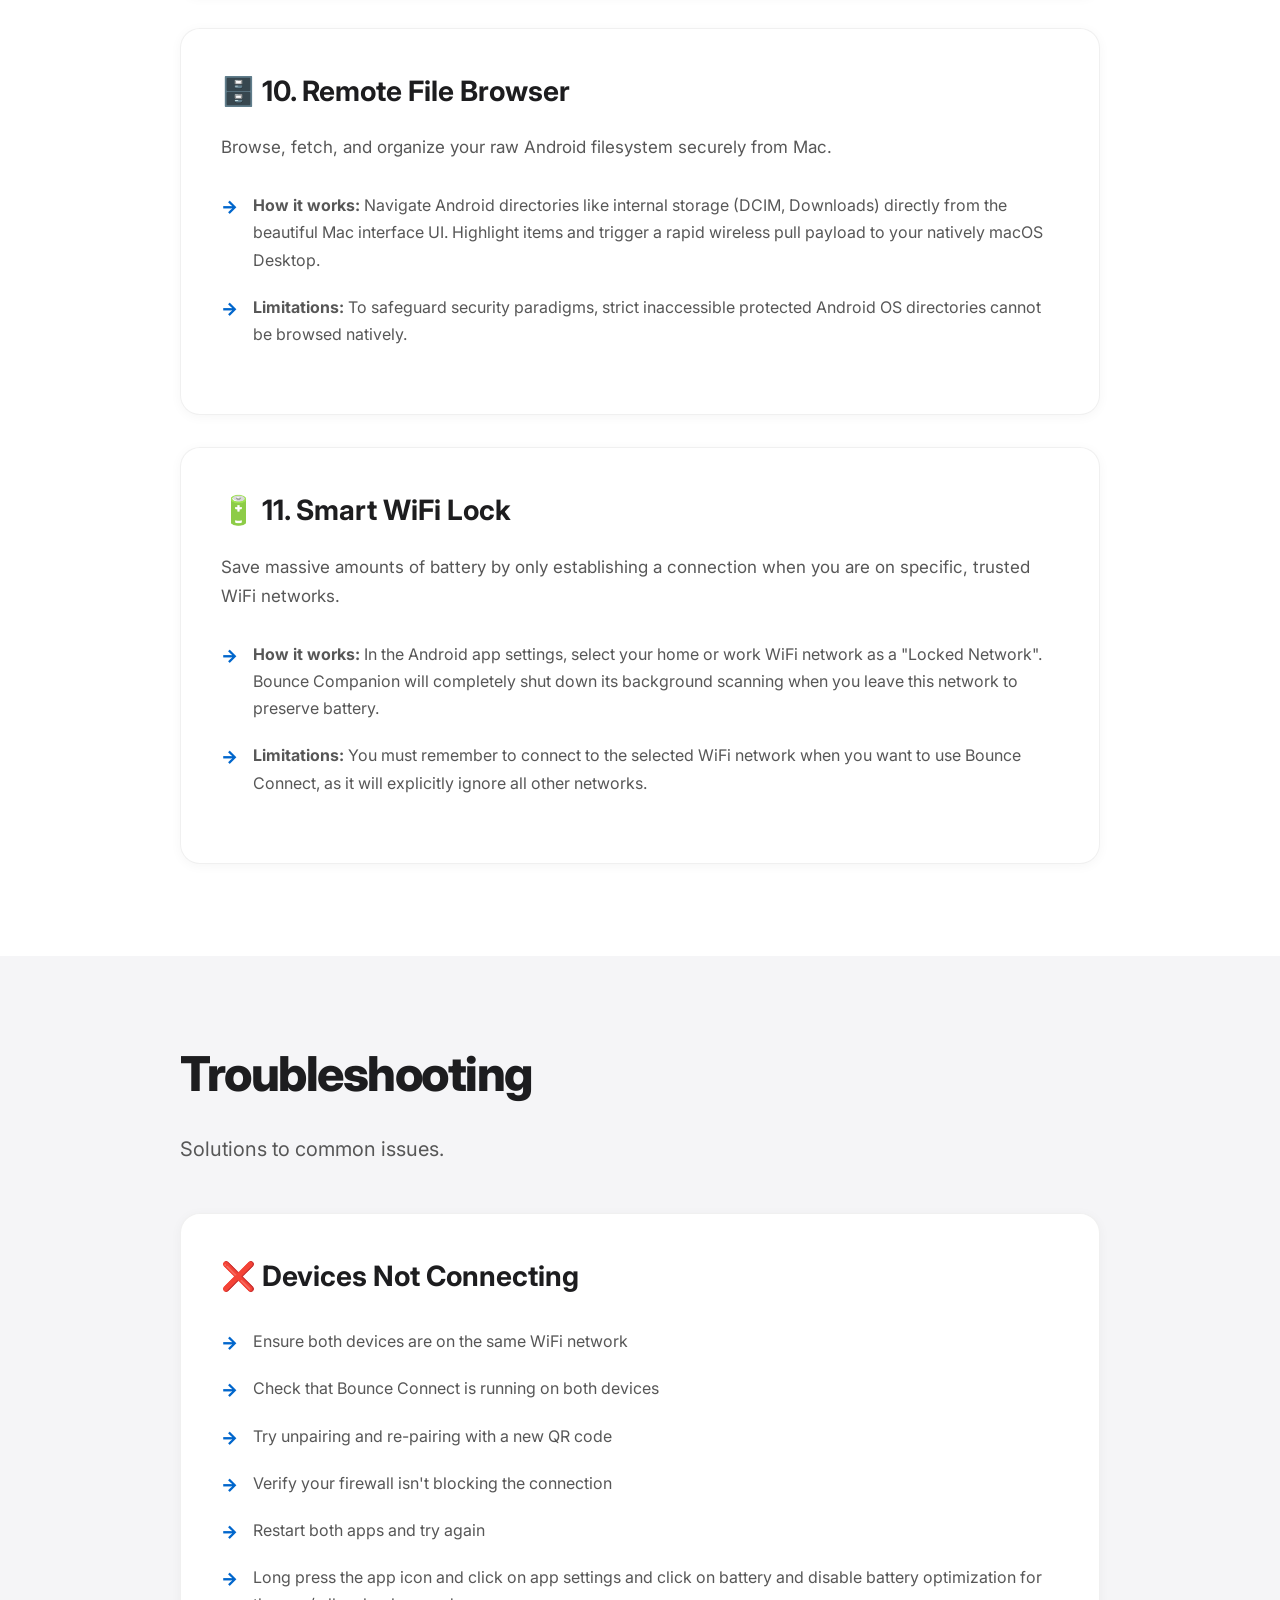
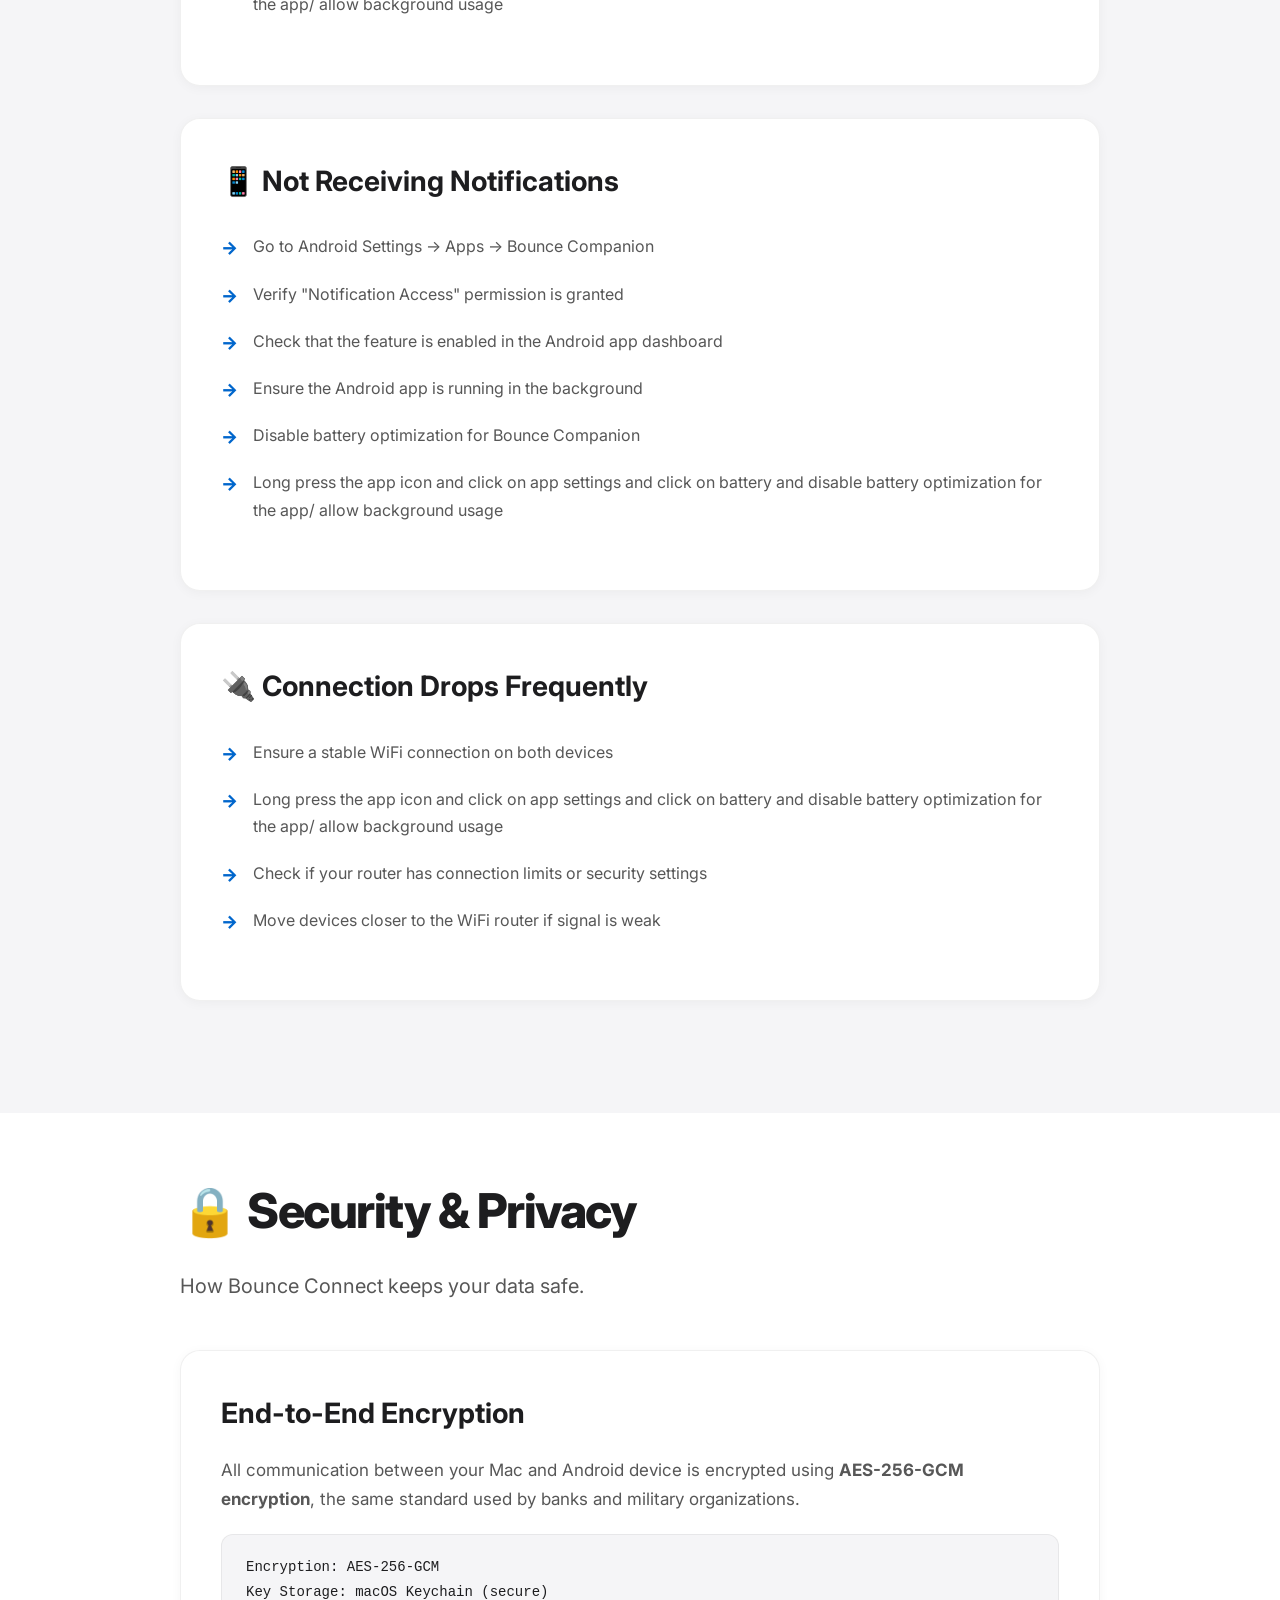
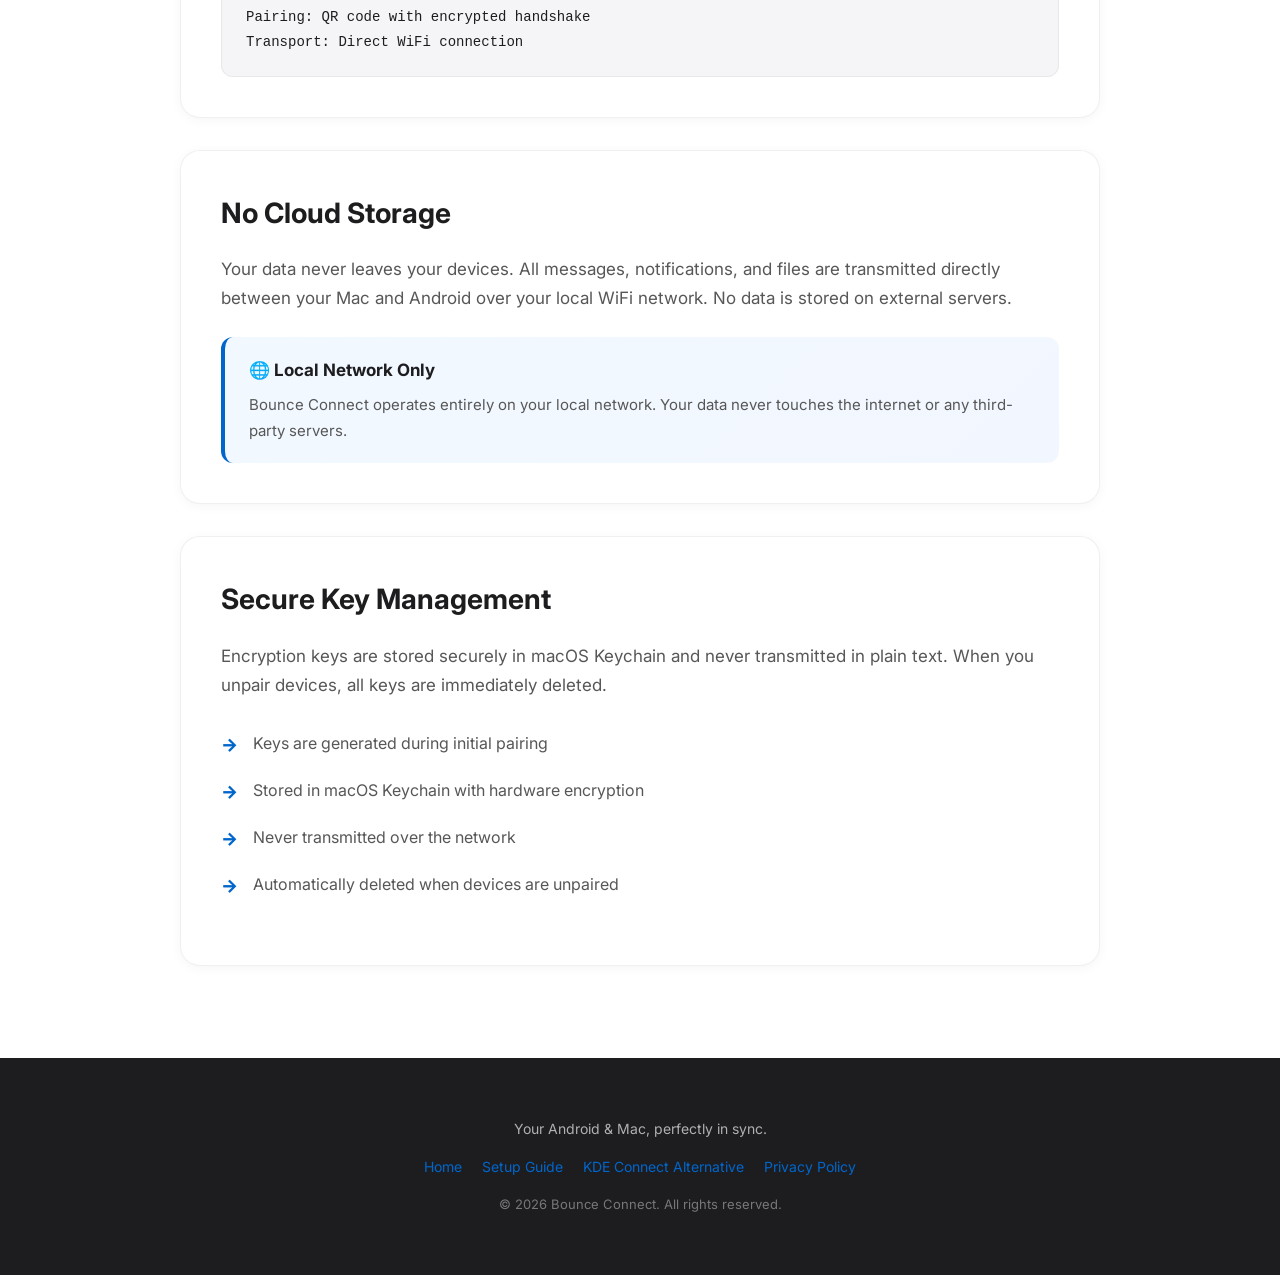
==== commit 0868d1db: "Add Privacy Policy link to navigation" ====
--- a/how-to-use.html
+++ b/how-to-use.html
@@ -1199,6 +1199,8 @@
                     Guide</a>
                 <a href="kde-alternative.html" style="color:var(--accent-cyan);text-decoration:none;font-size:14px;">KDE
                     Connect Alternative</a>
+                <a href="privacy.html" style="color:var(--accent-cyan);text-decoration:none;font-size:14px;">Privacy
+                    Policy</a>
             </nav>
             <div class="footer-content">
                 <p style="font-size:13px;opacity:0.5;">&copy; 2026 Bounce Connect. All rights reserved.</p>
@@ -1285,4 +1287,4 @@
     </script>
 </body>
 
-</html>+</html>
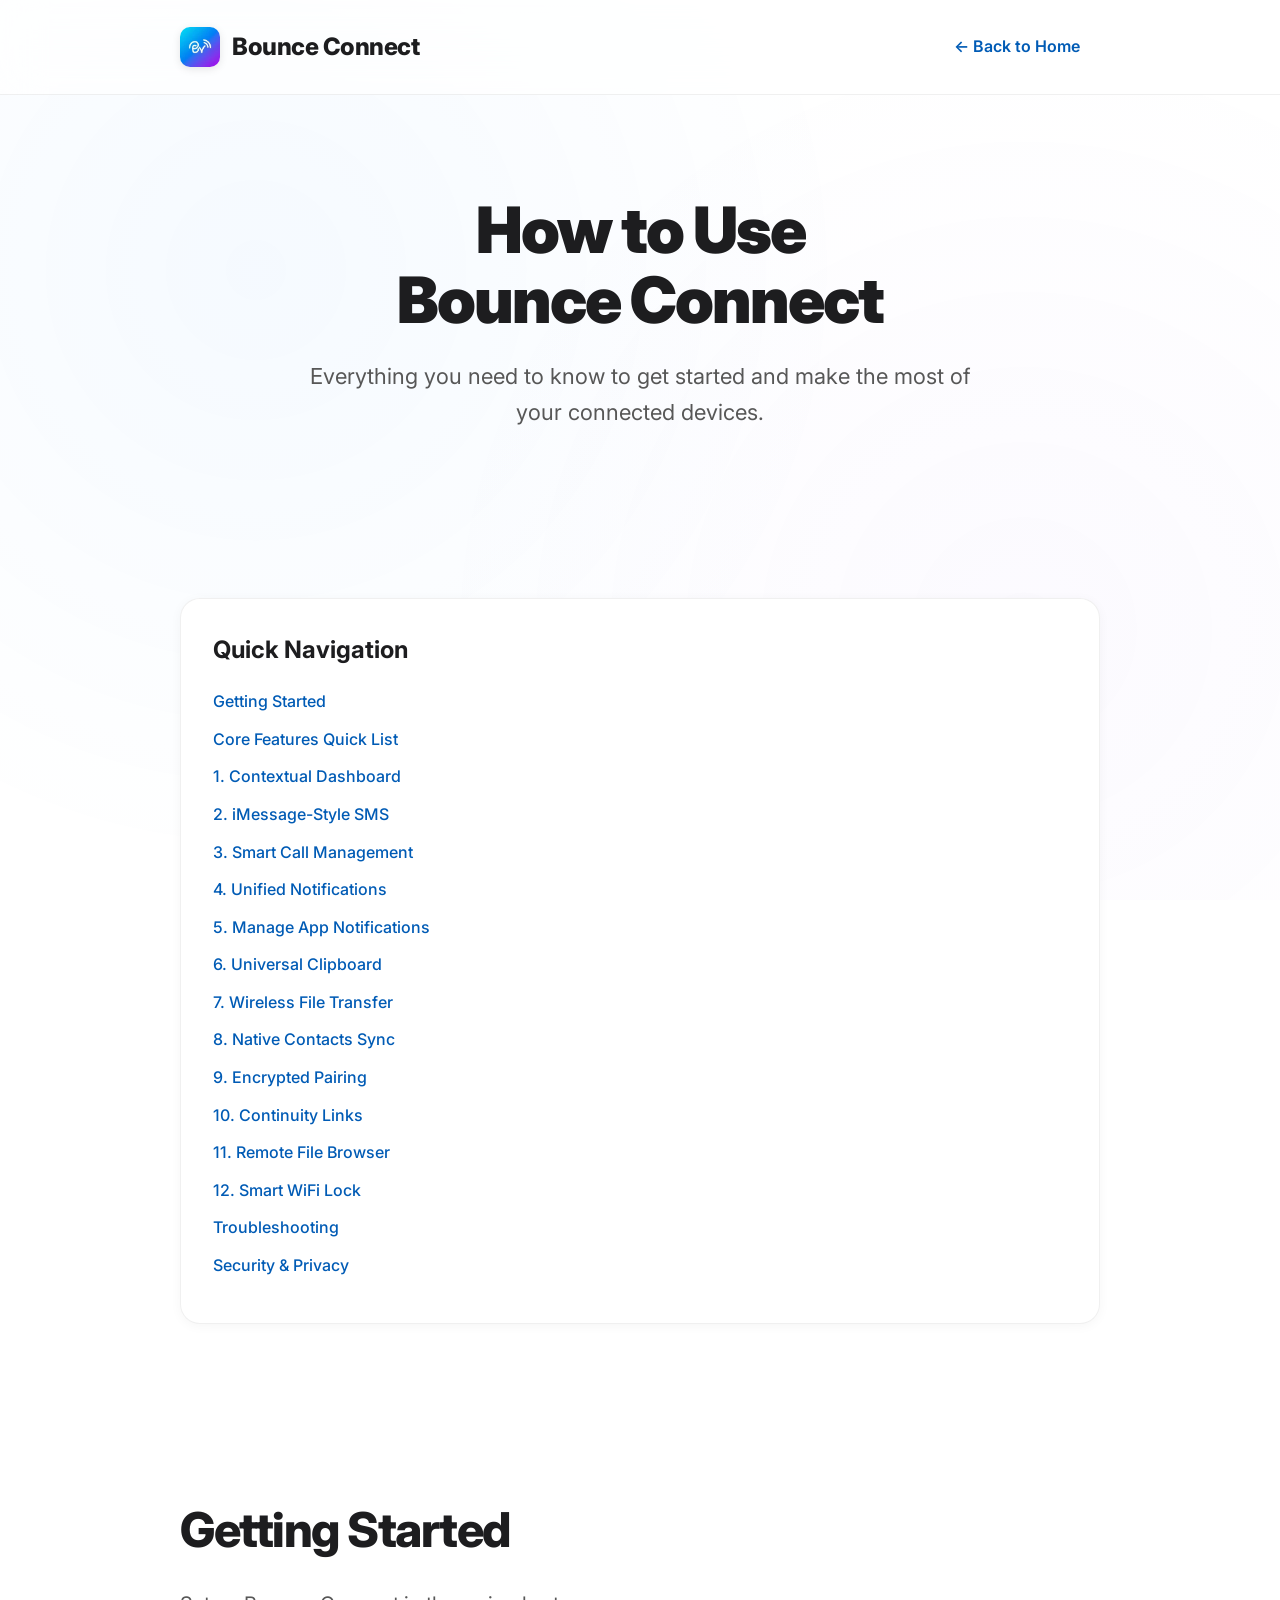
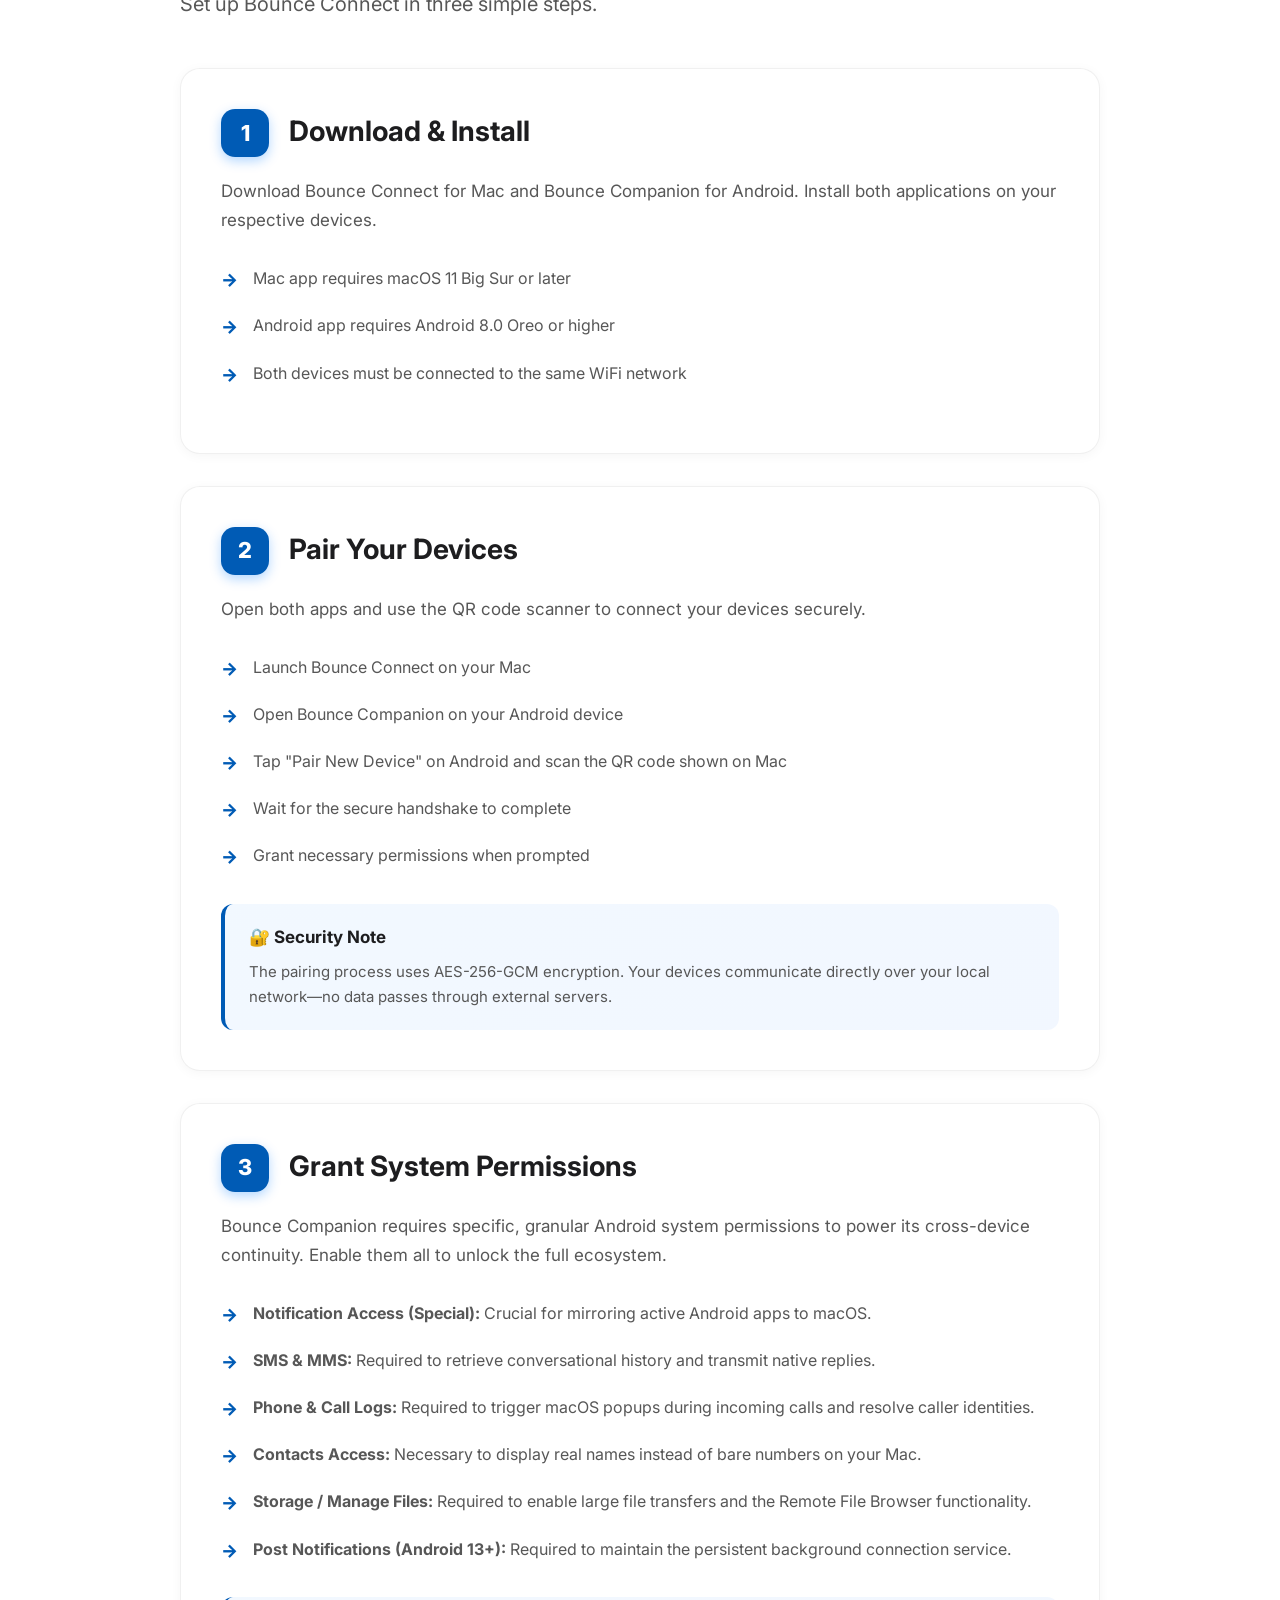
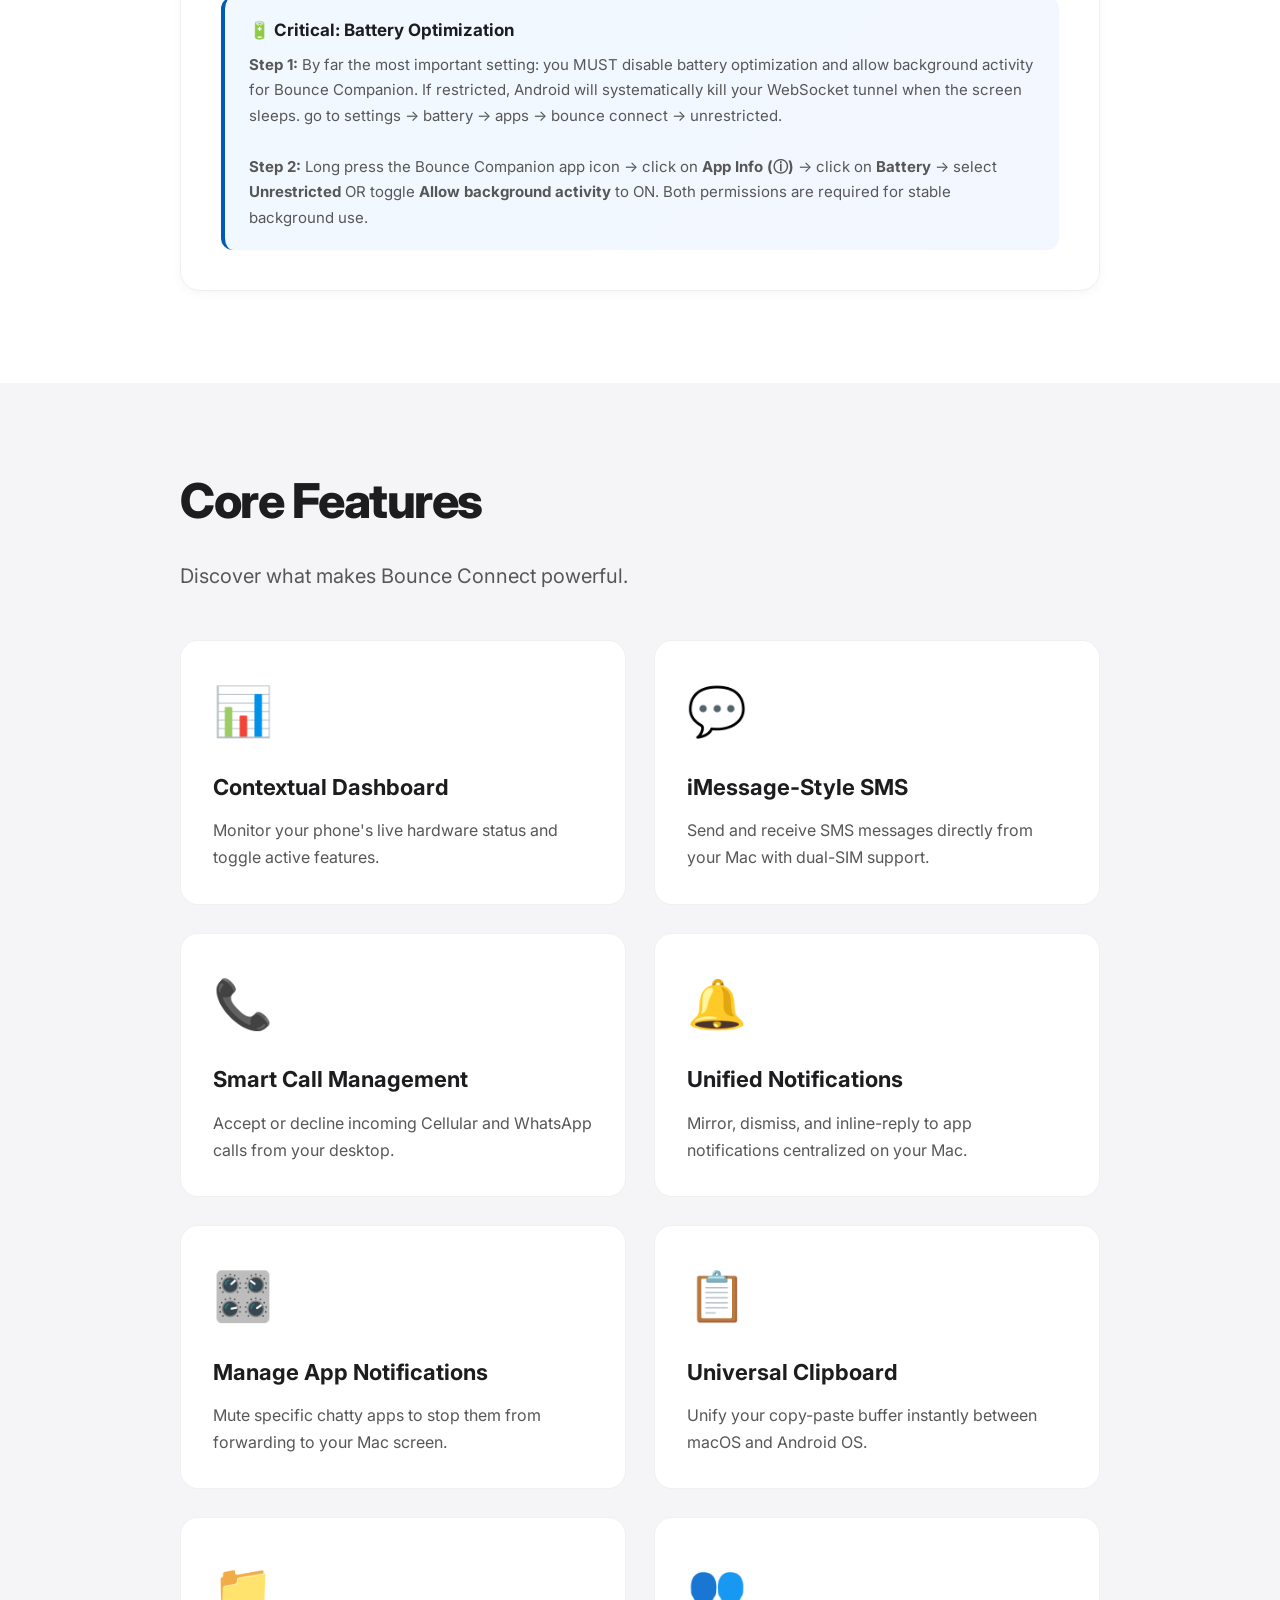
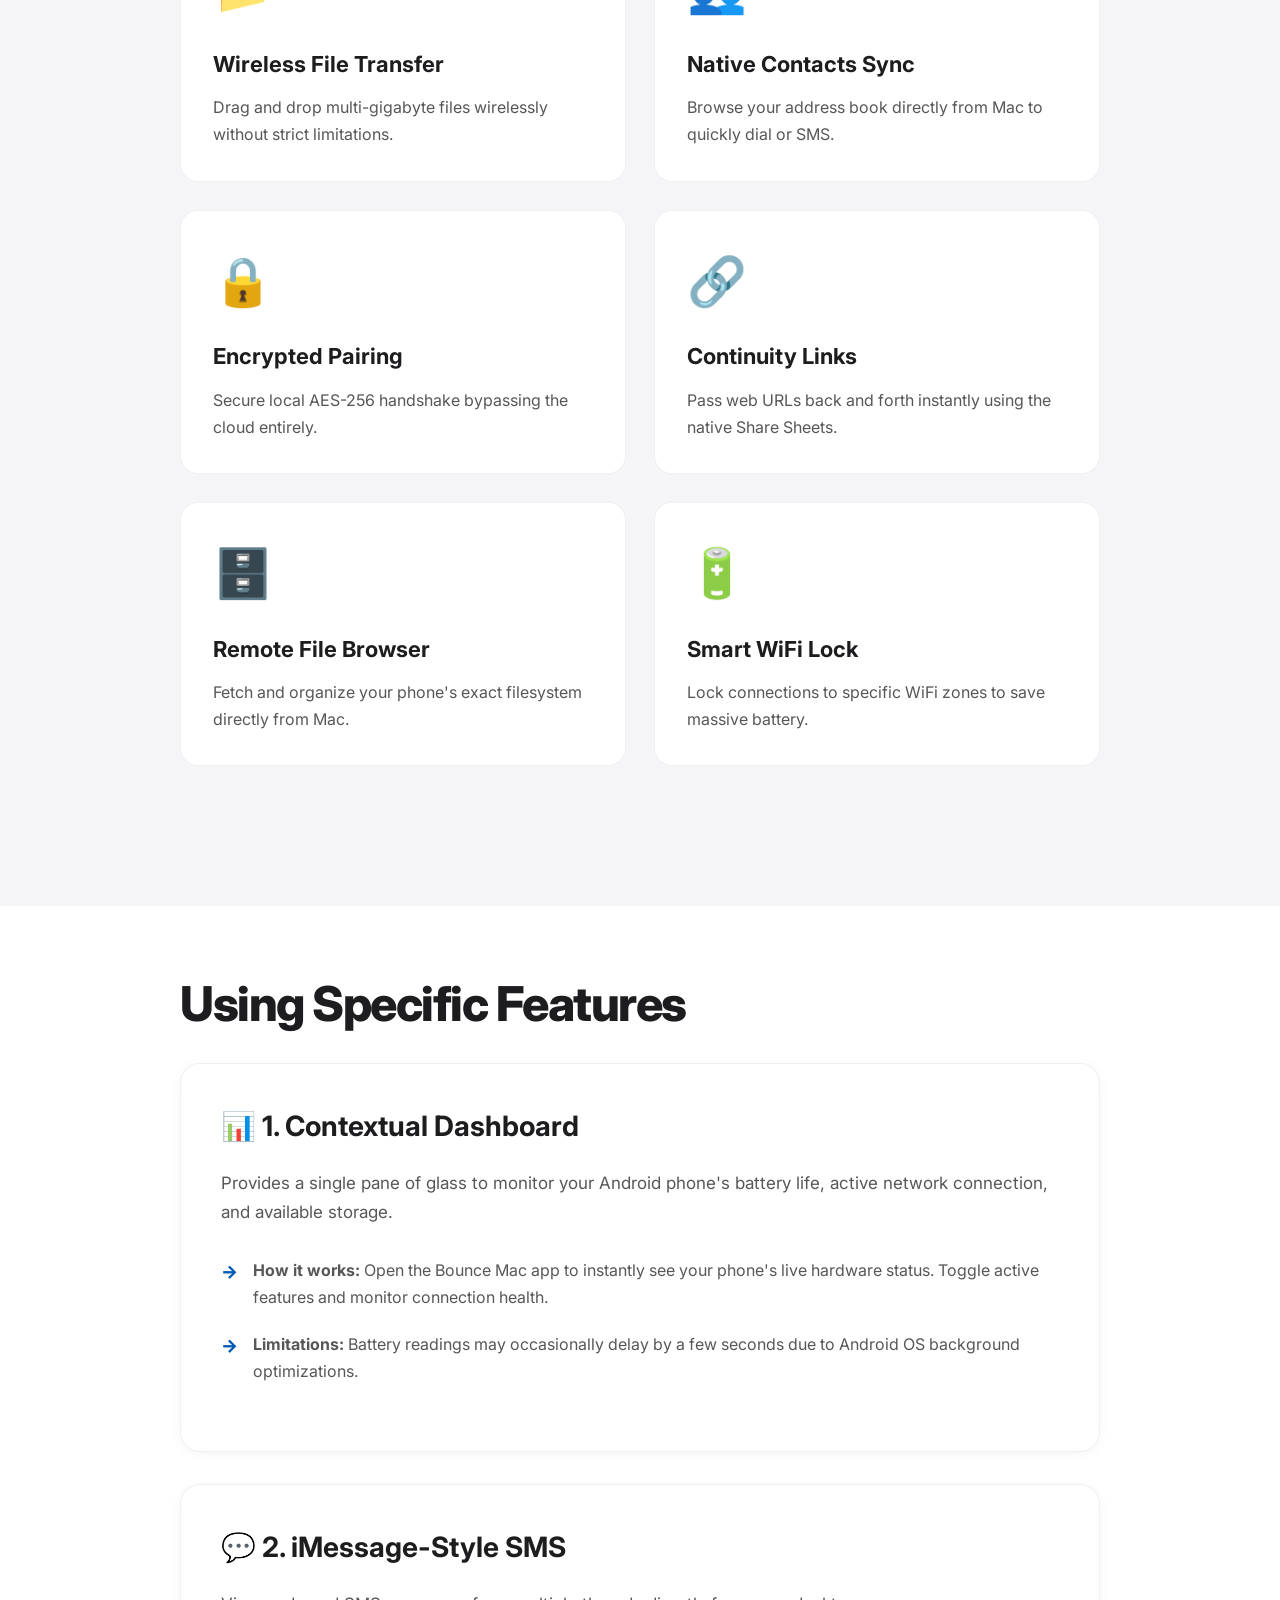
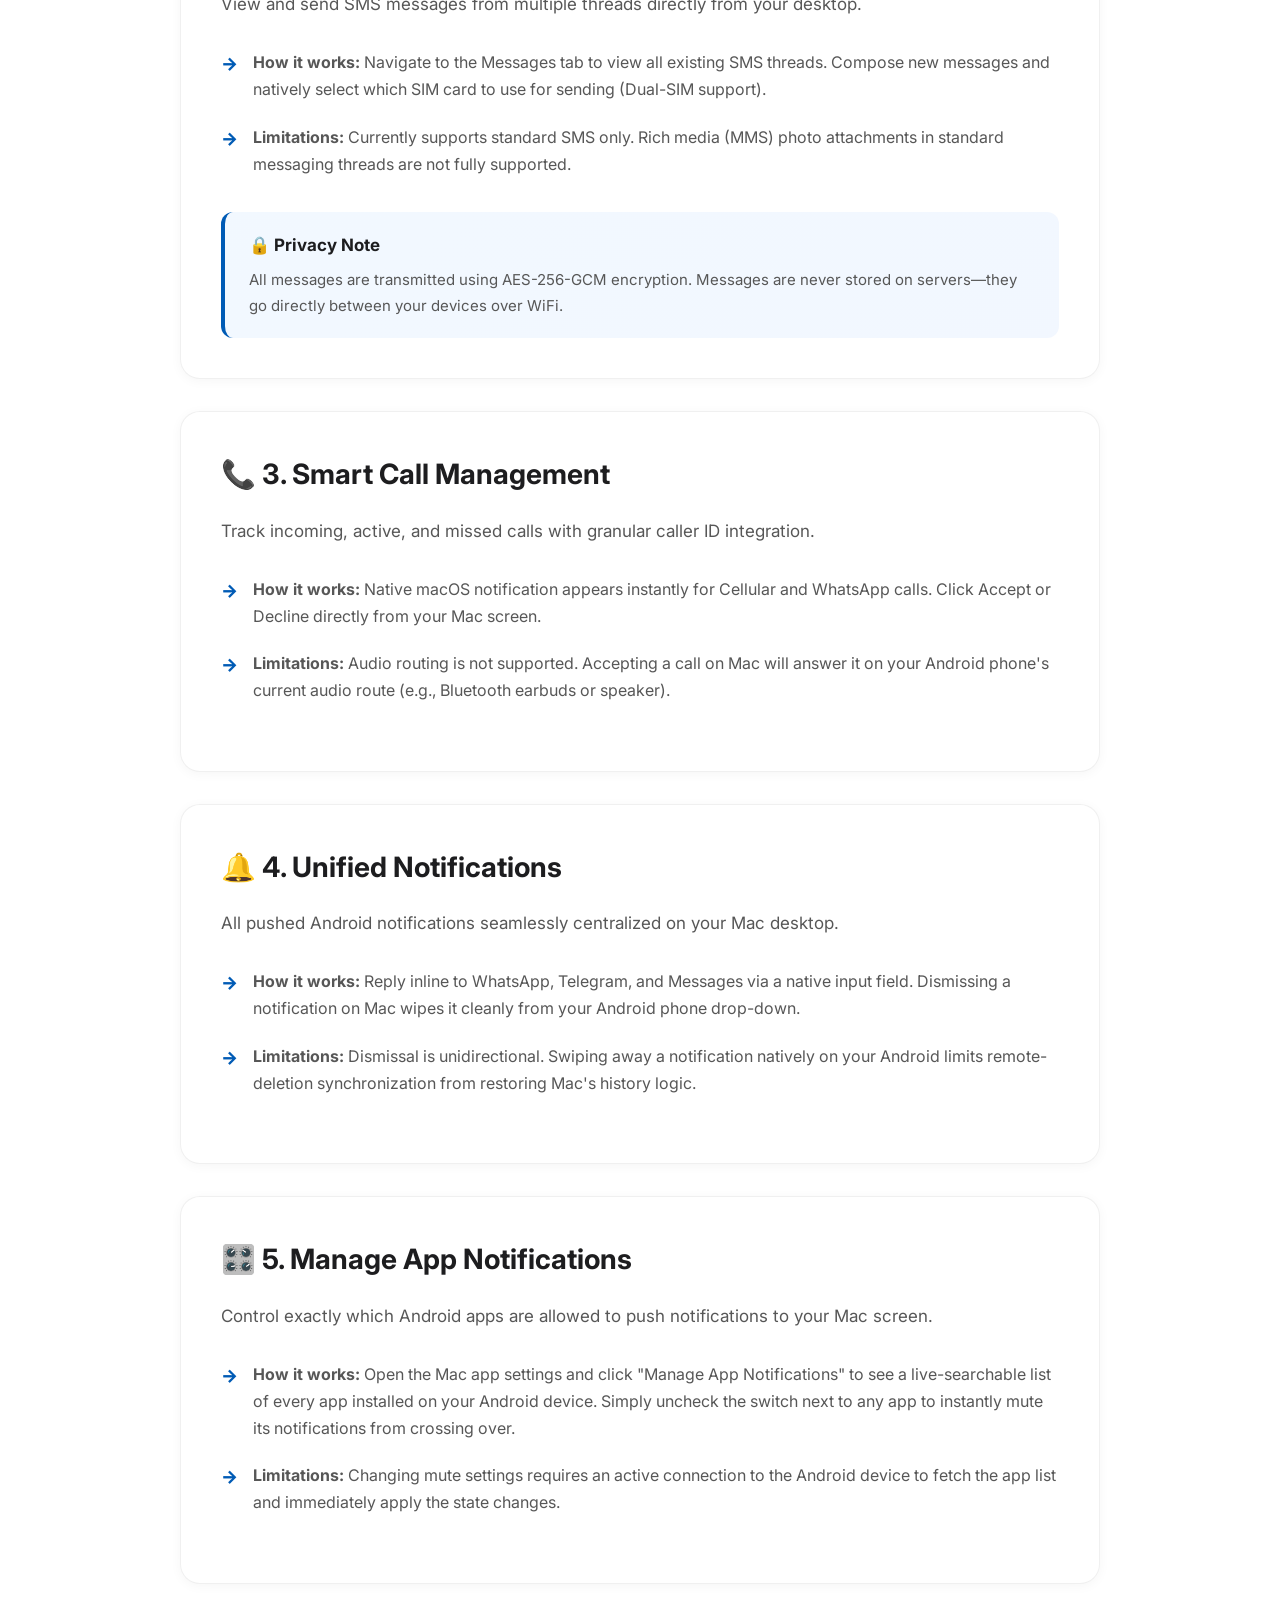
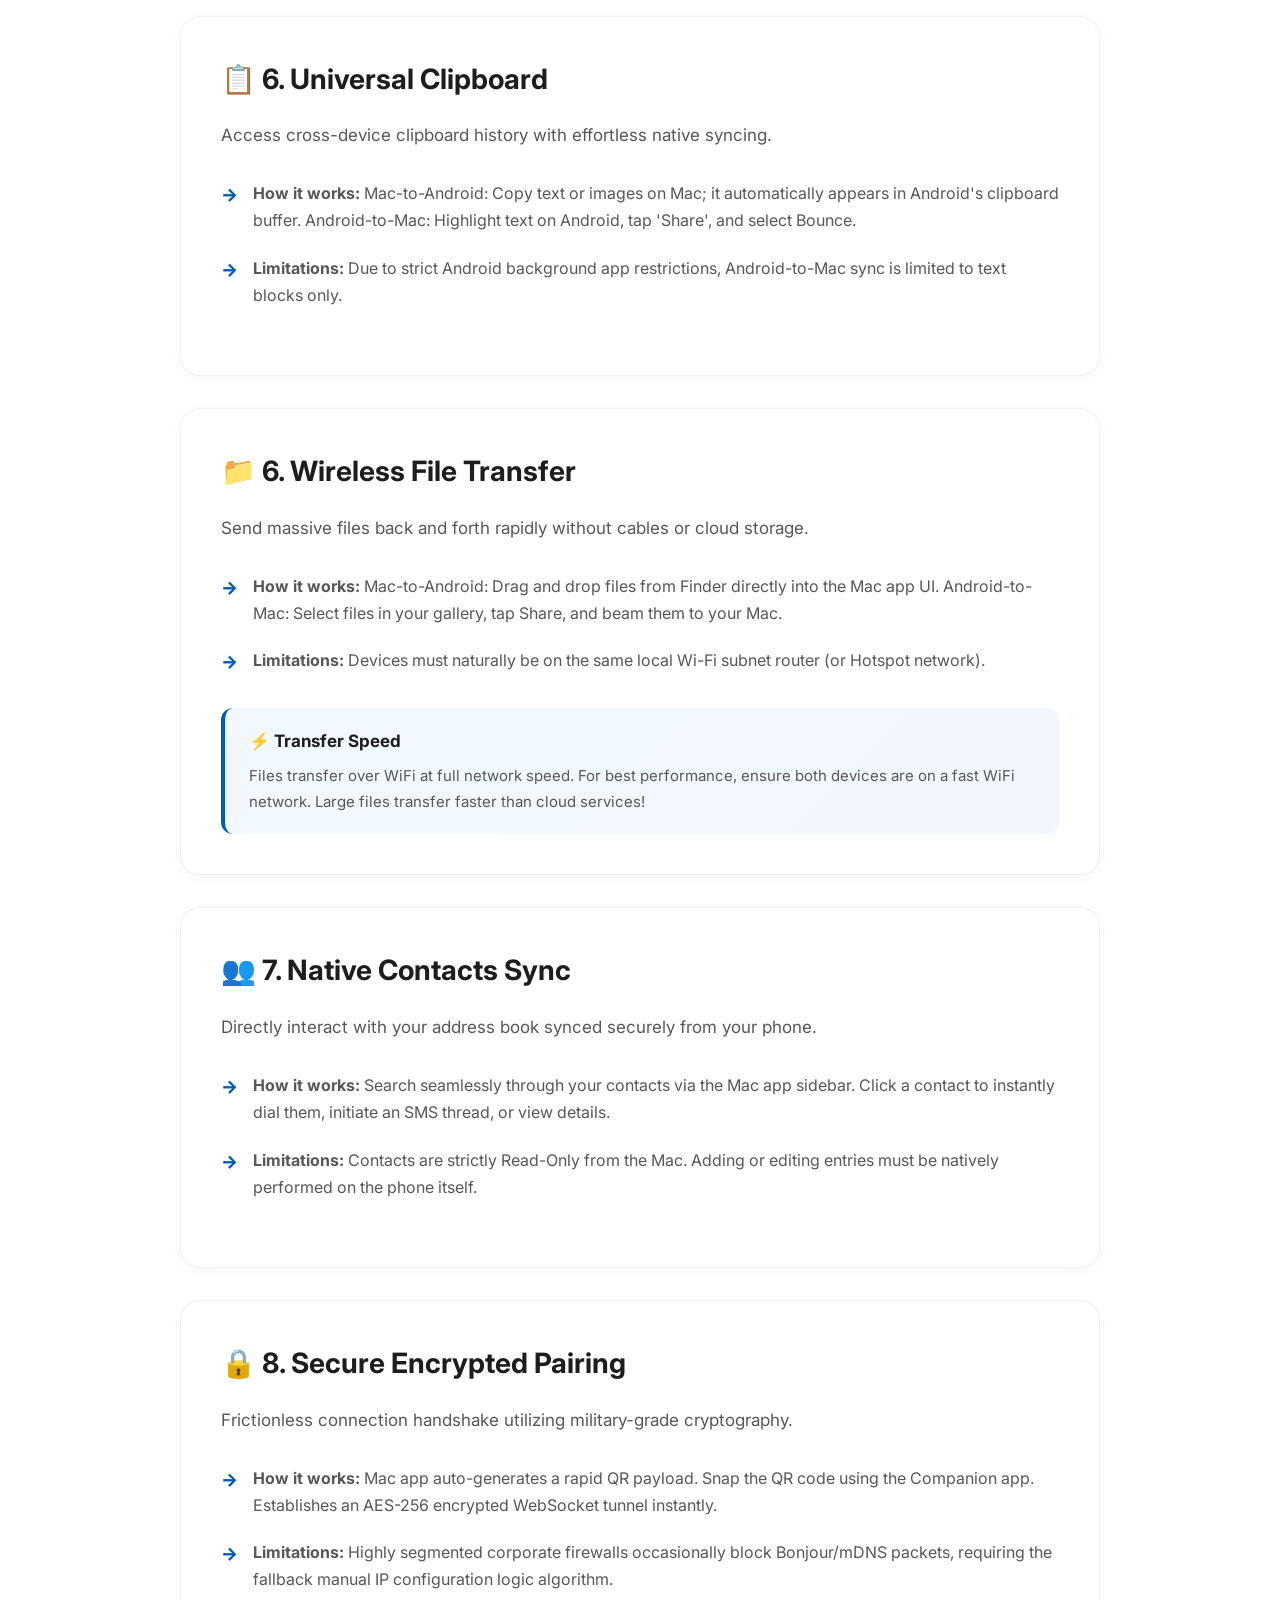
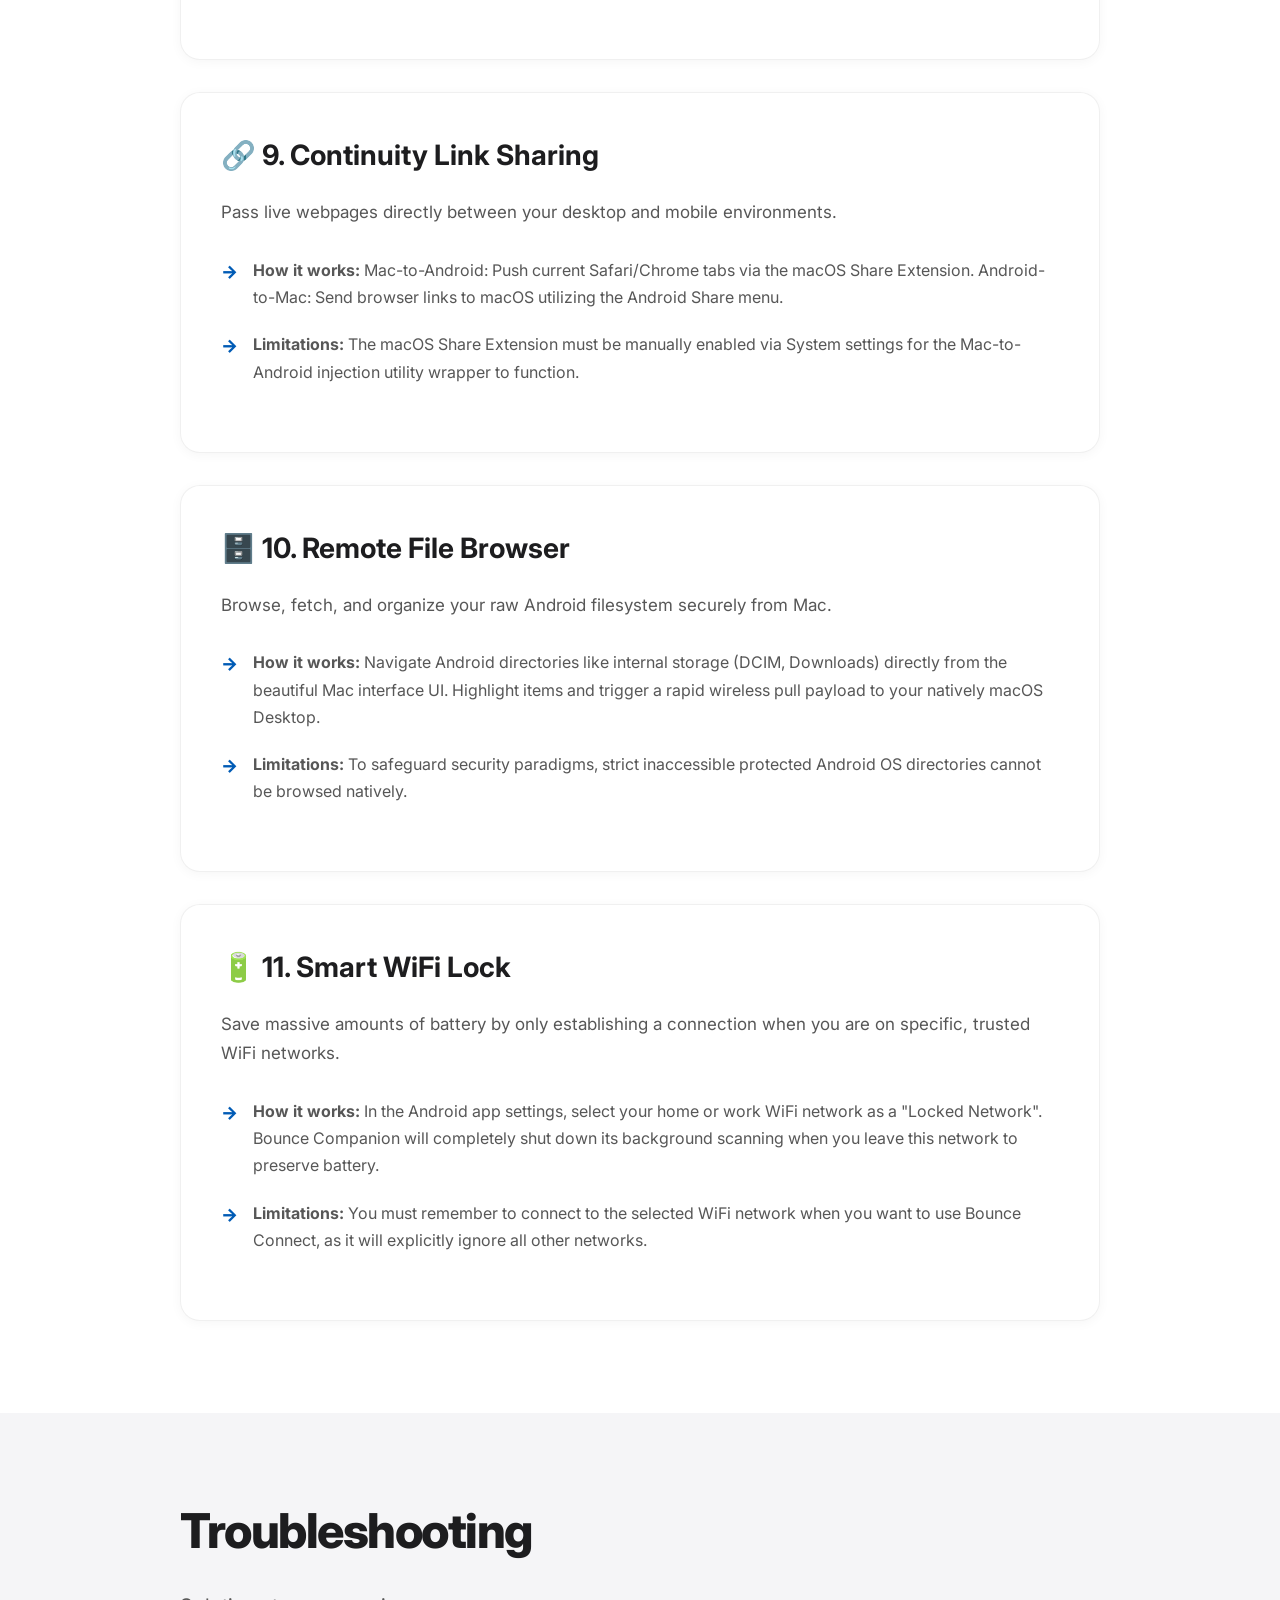
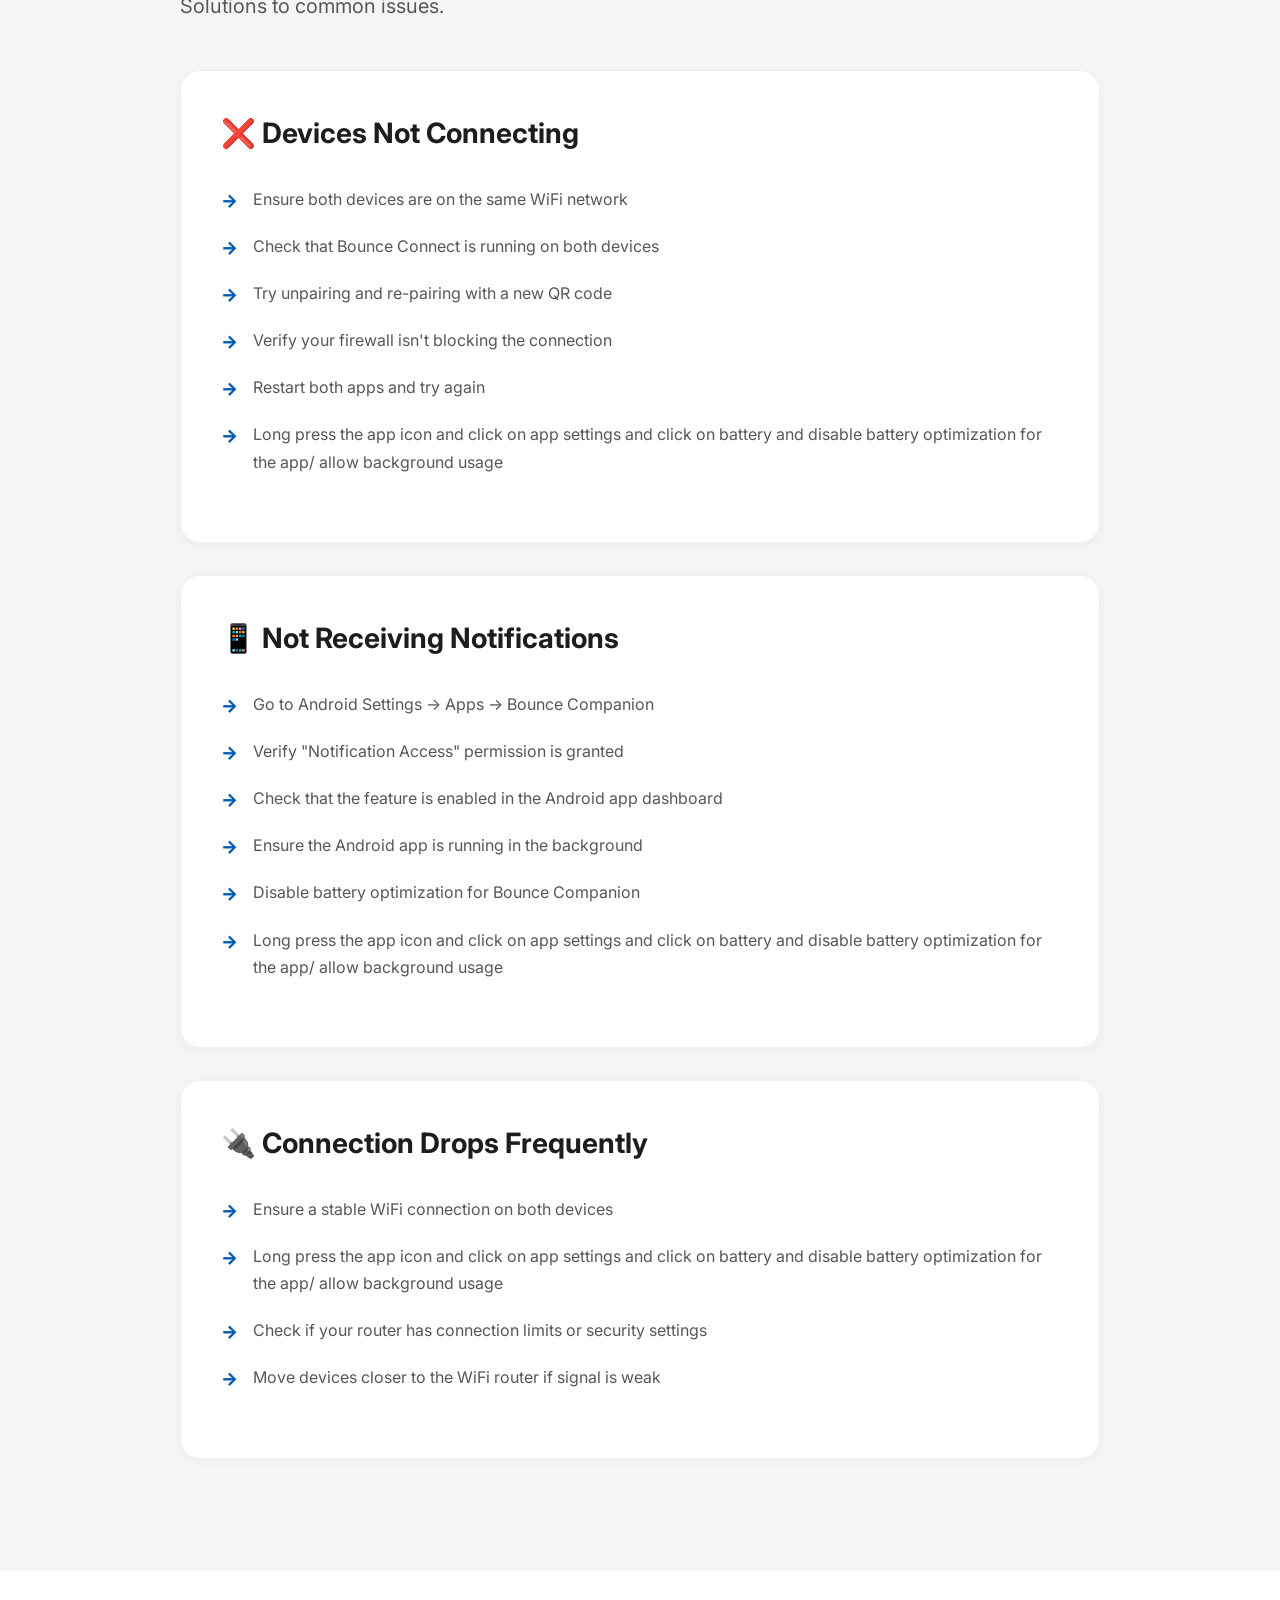
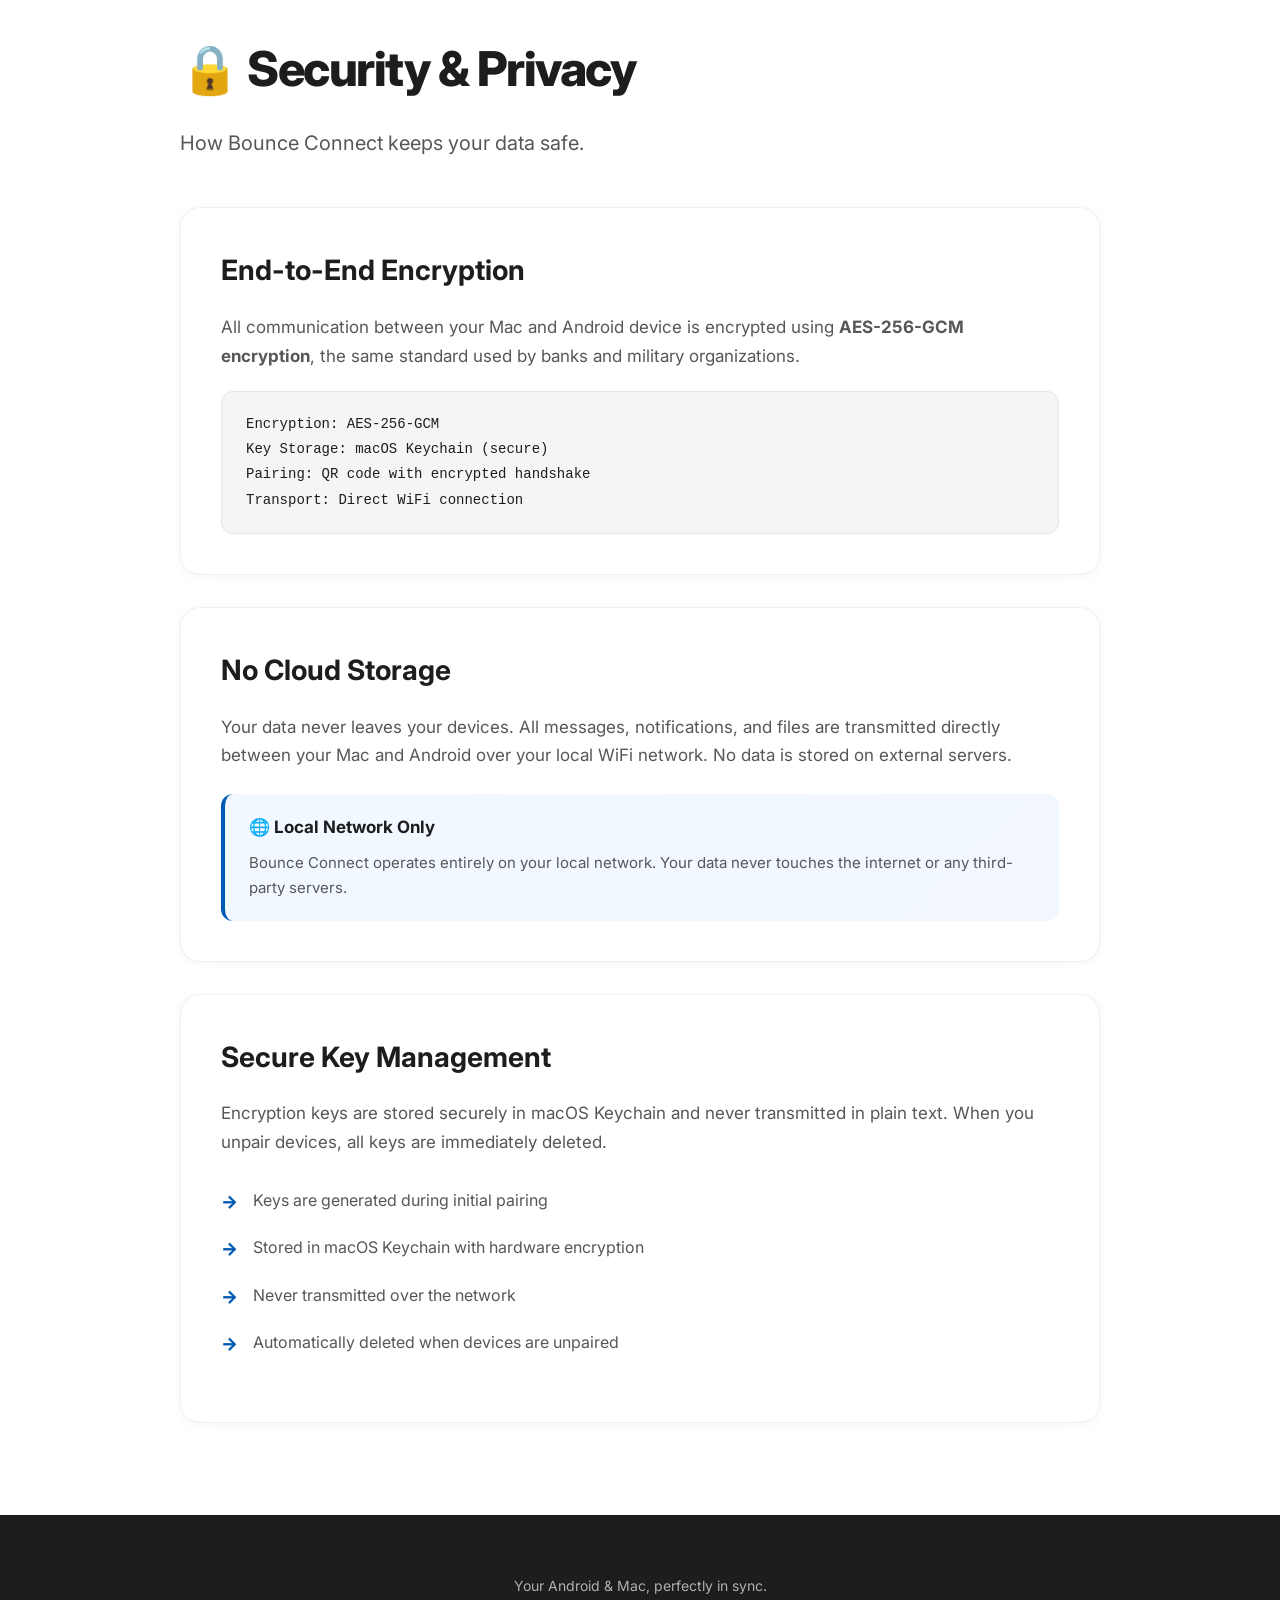
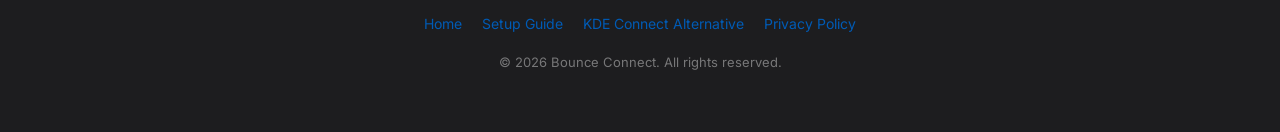
==== commit 7770c41a: "Add files via upload" ====
--- a/how-to-use.html
+++ b/how-to-use.html
@@ -7,8 +7,8 @@
     <link rel="dns-prefetch" href="https://fonts.gstatic.com">
     <link rel="preconnect" href="https://fonts.googleapis.com">
     <link rel="preconnect" href="https://fonts.gstatic.com" crossorigin>
-    <link rel="icon" href="/logo.webp" type="image/webp">
-    <link rel="shortcut icon" href="/logo.webp" type="image/webp">
+    <link rel="icon" href="/favicon.png" type="image/png">
+    <link rel="shortcut icon" href="/favicon.png" type="image/png">
     <link rel="apple-touch-icon" href="/logo.webp">
     <meta name="viewport" content="width=device-width, initial-scale=1.0">
     <!-- Primary SEO -->
@@ -20,16 +20,16 @@
     <meta name="robots" content="index, follow">
     <meta name="author" content="Bounce Connect">
     <meta name="theme-color" content="#007aff">
-    <link rel="canonical" href="https://bounceconnect.vercel.app/how-to-use.html">
+    <link rel="canonical" href="https://bounceconnect.app/how-to-use.html">
 
     <!-- Open Graph -->
     <meta property="og:type" content="article">
-    <meta property="og:url" content="https://bounceconnect.vercel.app/how-to-use.html">
+    <meta property="og:url" content="https://bounceconnect.app/how-to-use.html">
     <meta property="og:site_name" content="Bounce Connect">
     <meta property="og:title" content="How to Use Bounce Connect &#8211; Android &amp; Mac Setup Guide">
     <meta property="og:description"
         content="Complete guide to set up Bounce Connect. Sync SMS, mirror notifications, share clipboard, transfer files and manage calls between your Android and Mac.">
-    <meta property="og:image" content="https://bounceconnect.vercel.app/logo.webp">
+    <meta property="og:image" content="https://bounceconnect.app/logo.webp">
     <meta property="og:locale" content="en_US">
 
     <!-- Twitter Card -->
@@ -37,7 +37,7 @@
     <meta name="twitter:title" content="How to Use Bounce Connect &#8211; Android &amp; Mac Setup Guide">
     <meta name="twitter:description"
         content="Complete guide to set up Bounce Connect. Sync SMS, mirror notifications, share clipboard, transfer files and manage calls between your Android and Mac.">
-    <meta name="twitter:image" content="https://bounceconnect.vercel.app/logo.webp">
+    <meta name="twitter:image" content="https://bounceconnect.app/logo.webp">
 
 
     <!-- JSON-LD: BreadcrumbList -->
@@ -50,13 +50,13 @@
           "@type": "ListItem",
           "position": 1,
           "name": "Home",
-          "item": "https://bounceconnect.vercel.app/"
+          "item": "https://bounceconnect.app/"
         },
         {
           "@type": "ListItem",
           "position": 2,
           "name": "How to Use Bounce Connect",
-          "item": "https://bounceconnect.vercel.app/how-to-use.html"
+          "item": "https://bounceconnect.app/how-to-use.html"
         }
       ]
     }
@@ -139,8 +139,8 @@
             --border-color: rgba(0, 0, 0, 0.06);
             --text-primary: #1d1d1f;
             --text-secondary: #575757;
-            --accent-cyan: #0066cc;
-            --accent-blue: #0066ff;
+            --accent-cyan: #005bb5;
+            --accent-blue: #005bb5;
             --accent-green: #10b981;
             --shadow-subtle: 0 2px 12px rgba(0, 0, 0, 0.04);
             --shadow-medium: 0 8px 24px rgba(0, 0, 0, 0.08);
@@ -713,13 +713,14 @@
                         <li><a href="#messaging">2. iMessage-Style SMS</a></li>
                         <li><a href="#calls">3. Smart Call Management</a></li>
                         <li><a href="#notifications">4. Unified Notifications</a></li>
-                        <li><a href="#clipboard">5. Universal Clipboard</a></li>
-                        <li><a href="#files">6. Wireless File Transfer</a></li>
-                        <li><a href="#contacts">7. Native Contacts Sync</a></li>
-                        <li><a href="#pairing">8. Encrypted Pairing</a></li>
-                        <li><a href="#links">9. Continuity Links</a></li>
-                        <li><a href="#browser">10. Remote File Browser</a></li>
-                        <li><a href="#wifilock">11. Smart WiFi Lock</a></li>
+                        <li><a href="#manage-apps">5. Manage App Notifications</a></li>
+                        <li><a href="#clipboard">6. Universal Clipboard</a></li>
+                        <li><a href="#files">7. Wireless File Transfer</a></li>
+                        <li><a href="#contacts">8. Native Contacts Sync</a></li>
+                        <li><a href="#pairing">9. Encrypted Pairing</a></li>
+                        <li><a href="#links">10. Continuity Links</a></li>
+                        <li><a href="#browser">11. Remote File Browser</a></li>
+                        <li><a href="#wifilock">12. Smart WiFi Lock</a></li>
                         <li><a href="#troubleshooting">Troubleshooting</a></li>
                         <li><a href="#security">Security & Privacy</a></li>
                     </ul>
@@ -858,6 +859,12 @@
                             Mac.</p>
                     </div>
                     <div class="feature-box animate-on-scroll">
+                        <div class="feature-icon">🎛️</div>
+                        <h3 class="feature-name">Manage App Notifications</h3>
+                        <p class="feature-desc">Mute specific chatty apps to stop them from forwarding to your Mac
+                            screen.</p>
+                    </div>
+                    <div class="feature-box animate-on-scroll">
                         <div class="feature-icon">📋</div>
                         <h3 class="feature-name">Universal Clipboard</h3>
                         <p class="feature-desc">Unify your copy-paste buffer instantly between macOS and Android OS.</p>
@@ -972,9 +979,25 @@
                     </ul>
                 </div>
 
-                <!-- 5. Clipboard -->
+                <!-- 5. Manage Apps -->
+                <div class="step-card animate-on-scroll" id="manage-apps">
+                    <h3 class="step-title" style="margin-bottom: 20px;">🎛️ 5. Manage App Notifications</h3>
+                    <p class="step-description">Control exactly which Android apps are allowed to push notifications to
+                        your Mac screen.
+                    </p>
+                    <ul class="step-list">
+                        <li><strong>How it works:</strong> Open the Mac app settings and click "Manage App
+                            Notifications" to see a live-searchable list of every app installed on your Android device.
+                            Simply uncheck the switch next to any app to instantly mute its notifications from crossing
+                            over.</li>
+                        <li><strong>Limitations:</strong> Changing mute settings requires an active connection to the
+                            Android device to fetch the app list and immediately apply the state changes.</li>
+                    </ul>
+                </div>
+
+                <!-- 6. Clipboard -->
                 <div class="step-card animate-on-scroll" id="clipboard">
-                    <h3 class="step-title" style="margin-bottom: 20px;">📋 5. Universal Clipboard</h3>
+                    <h3 class="step-title" style="margin-bottom: 20px;">📋 6. Universal Clipboard</h3>
                     <p class="step-description">Access cross-device clipboard history with effortless native syncing.
                     </p>
                     <ul class="step-list">
@@ -1214,10 +1237,19 @@
         const header = document.getElementById('header');
         const scrollProgress = document.getElementById('scrollProgress');
 
-        // Cache scroll height (recalculate on resize)
-        let documentHeight = document.documentElement.scrollHeight - document.documentElement.clientHeight;
+        let documentHeight = 0;
+        let isDocumentHeightCalculated = false;
+
+        function getDocumentHeight() {
+            if (!isDocumentHeightCalculated) {
+                documentHeight = Math.max(1, document.documentElement.scrollHeight - document.documentElement.clientHeight);
+                isDocumentHeightCalculated = true;
+            }
+            return documentHeight;
+        }
+
         window.addEventListener('resize', () => {
-            documentHeight = document.documentElement.scrollHeight - document.documentElement.clientHeight;
+            isDocumentHeightCalculated = false;
         });
 
         function updateScroll() {
@@ -1225,7 +1257,7 @@
 
             // 1. Progress Bar
             if (scrollProgress) {
-                const scrolled = (currentScrollY / documentHeight) * 100;
+                const scrolled = (currentScrollY / getDocumentHeight()) * 100;
                 scrollProgress.style.width = scrolled + '%';
             }
 
@@ -1287,4 +1319,4 @@
     </script>
 </body>
 
-</html>
+</html>
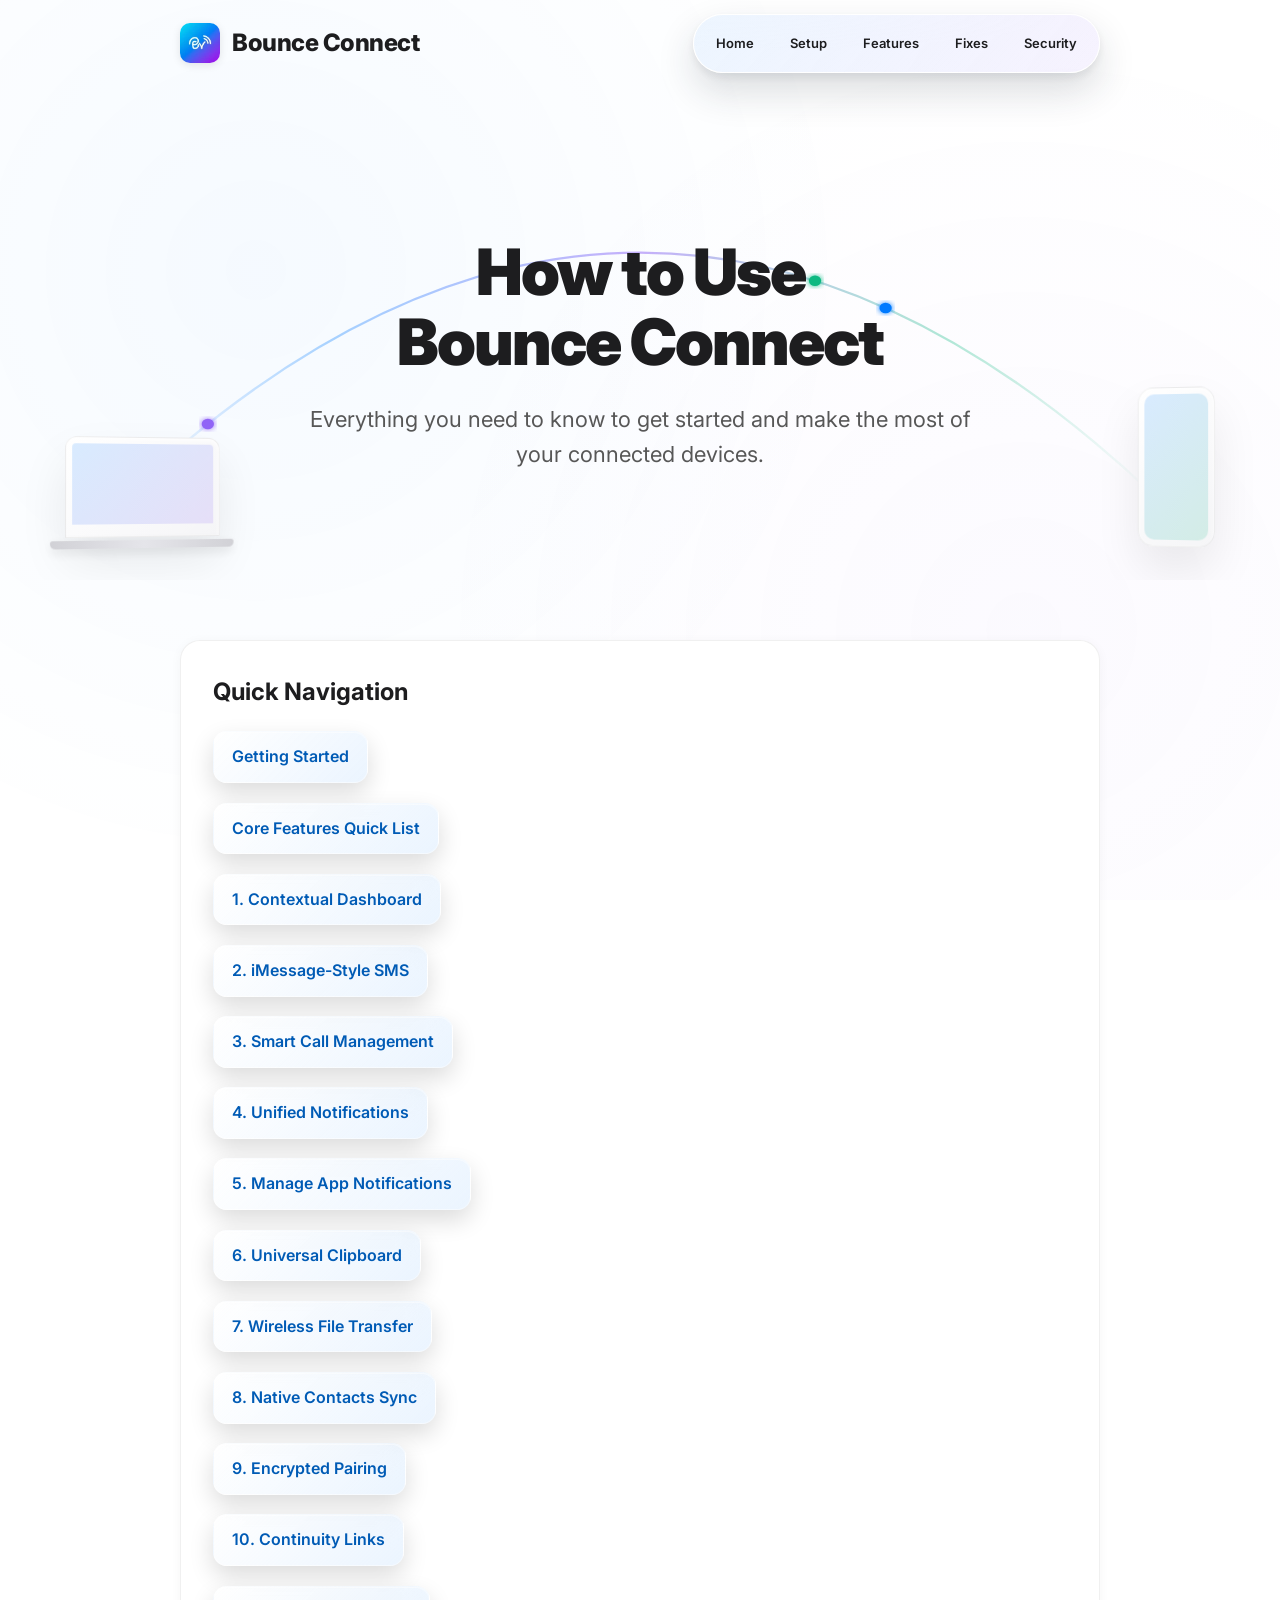
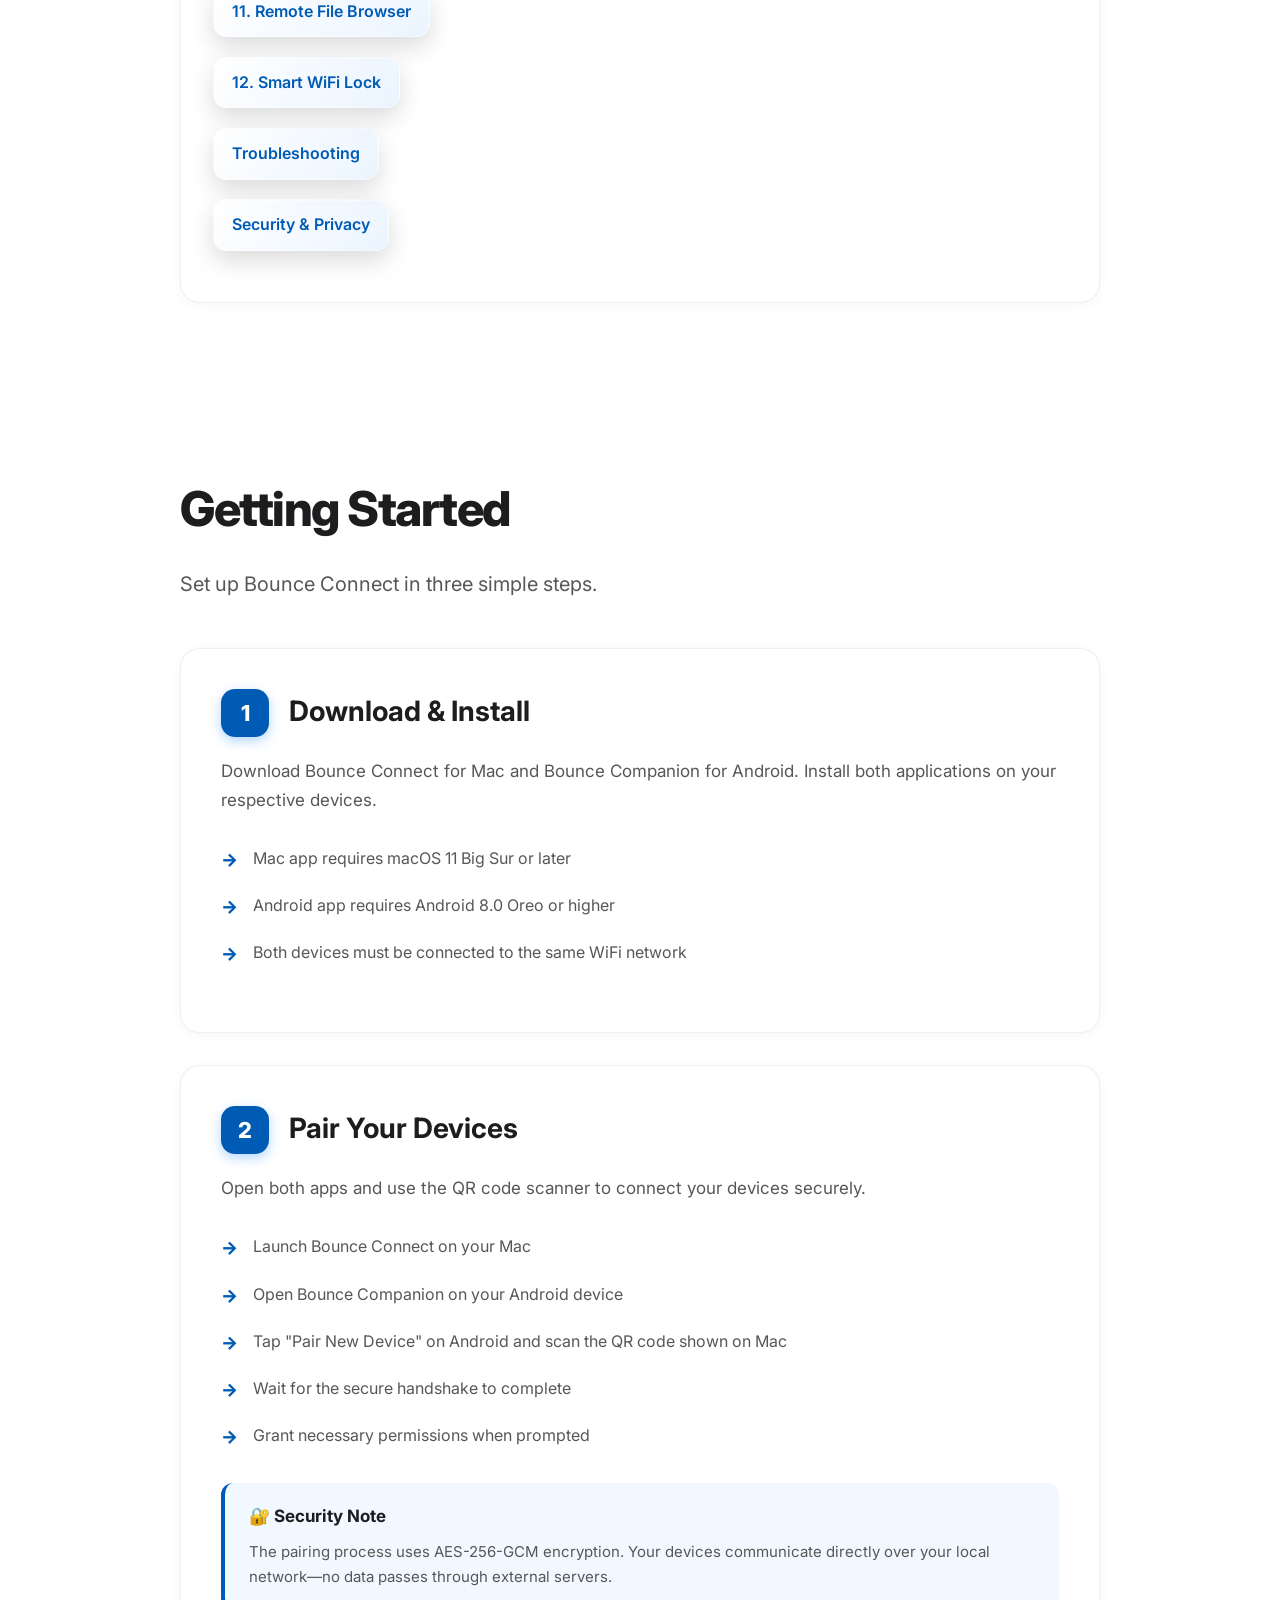
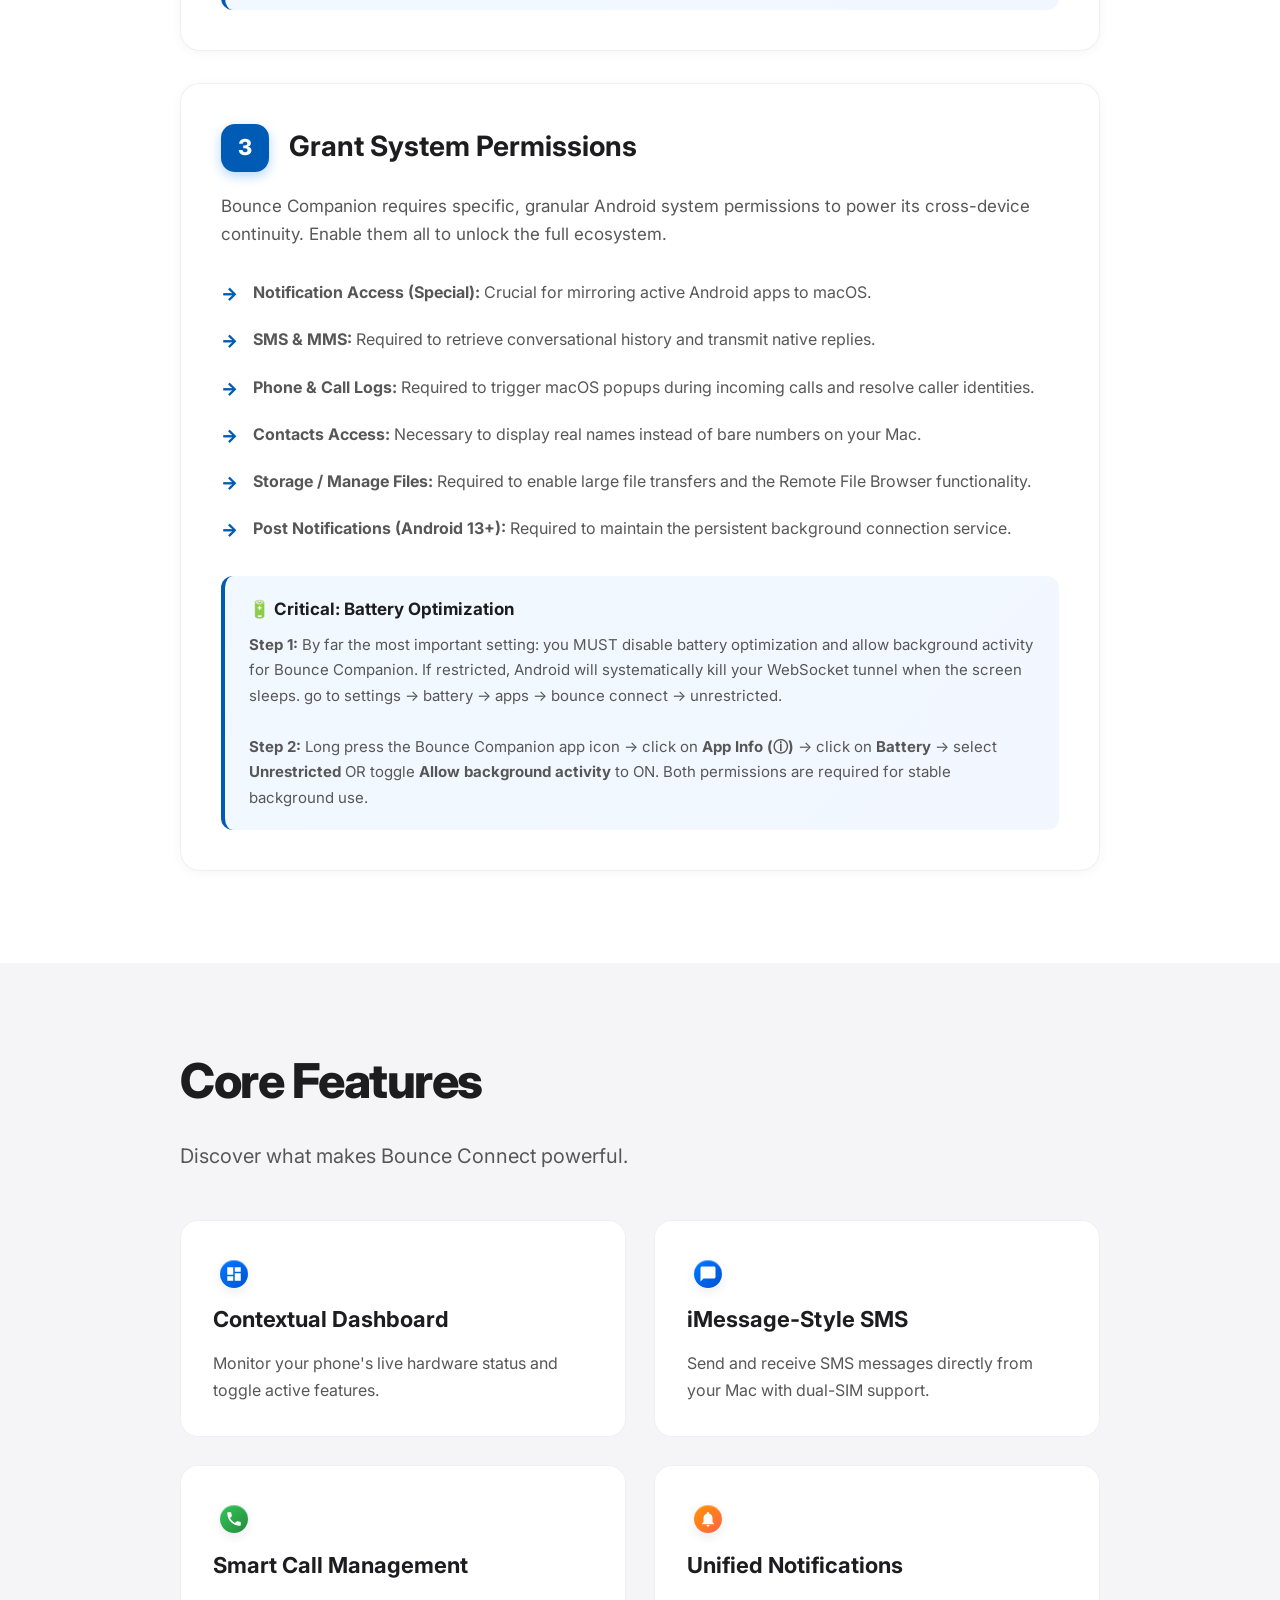
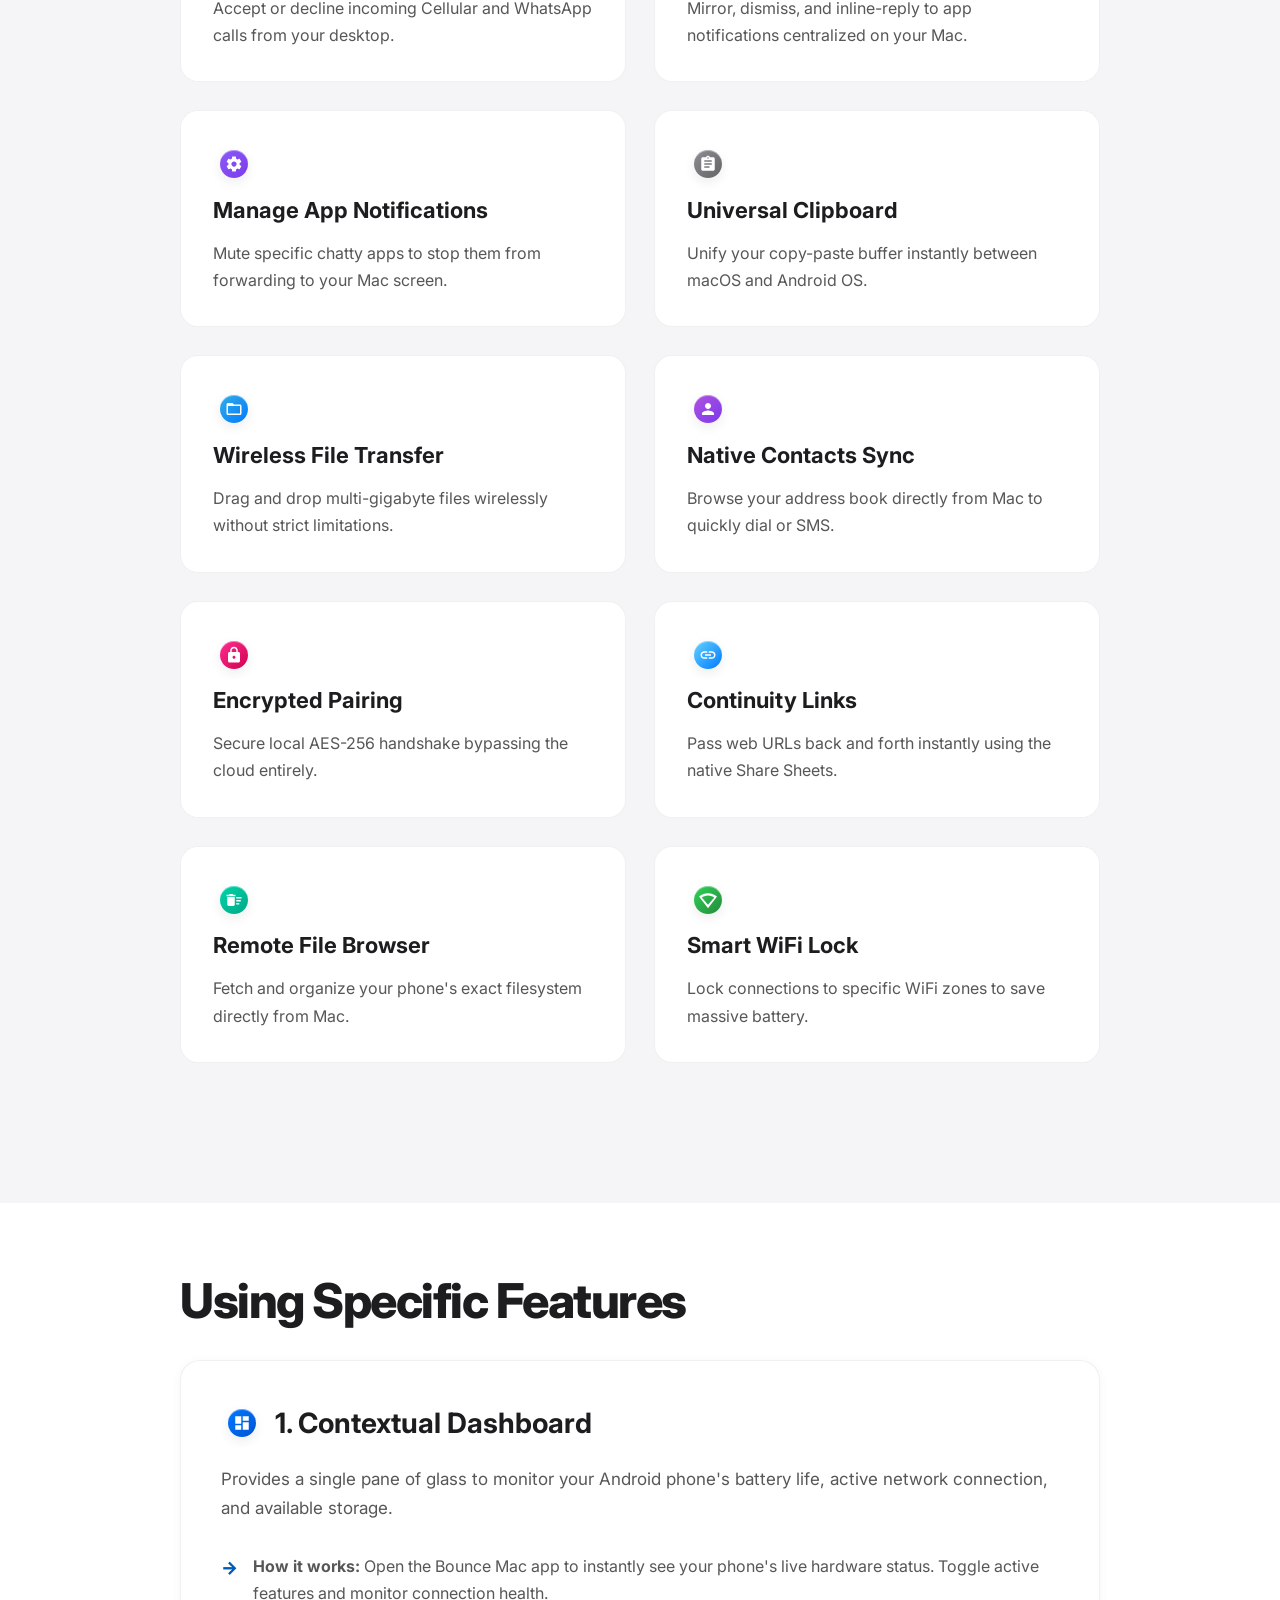
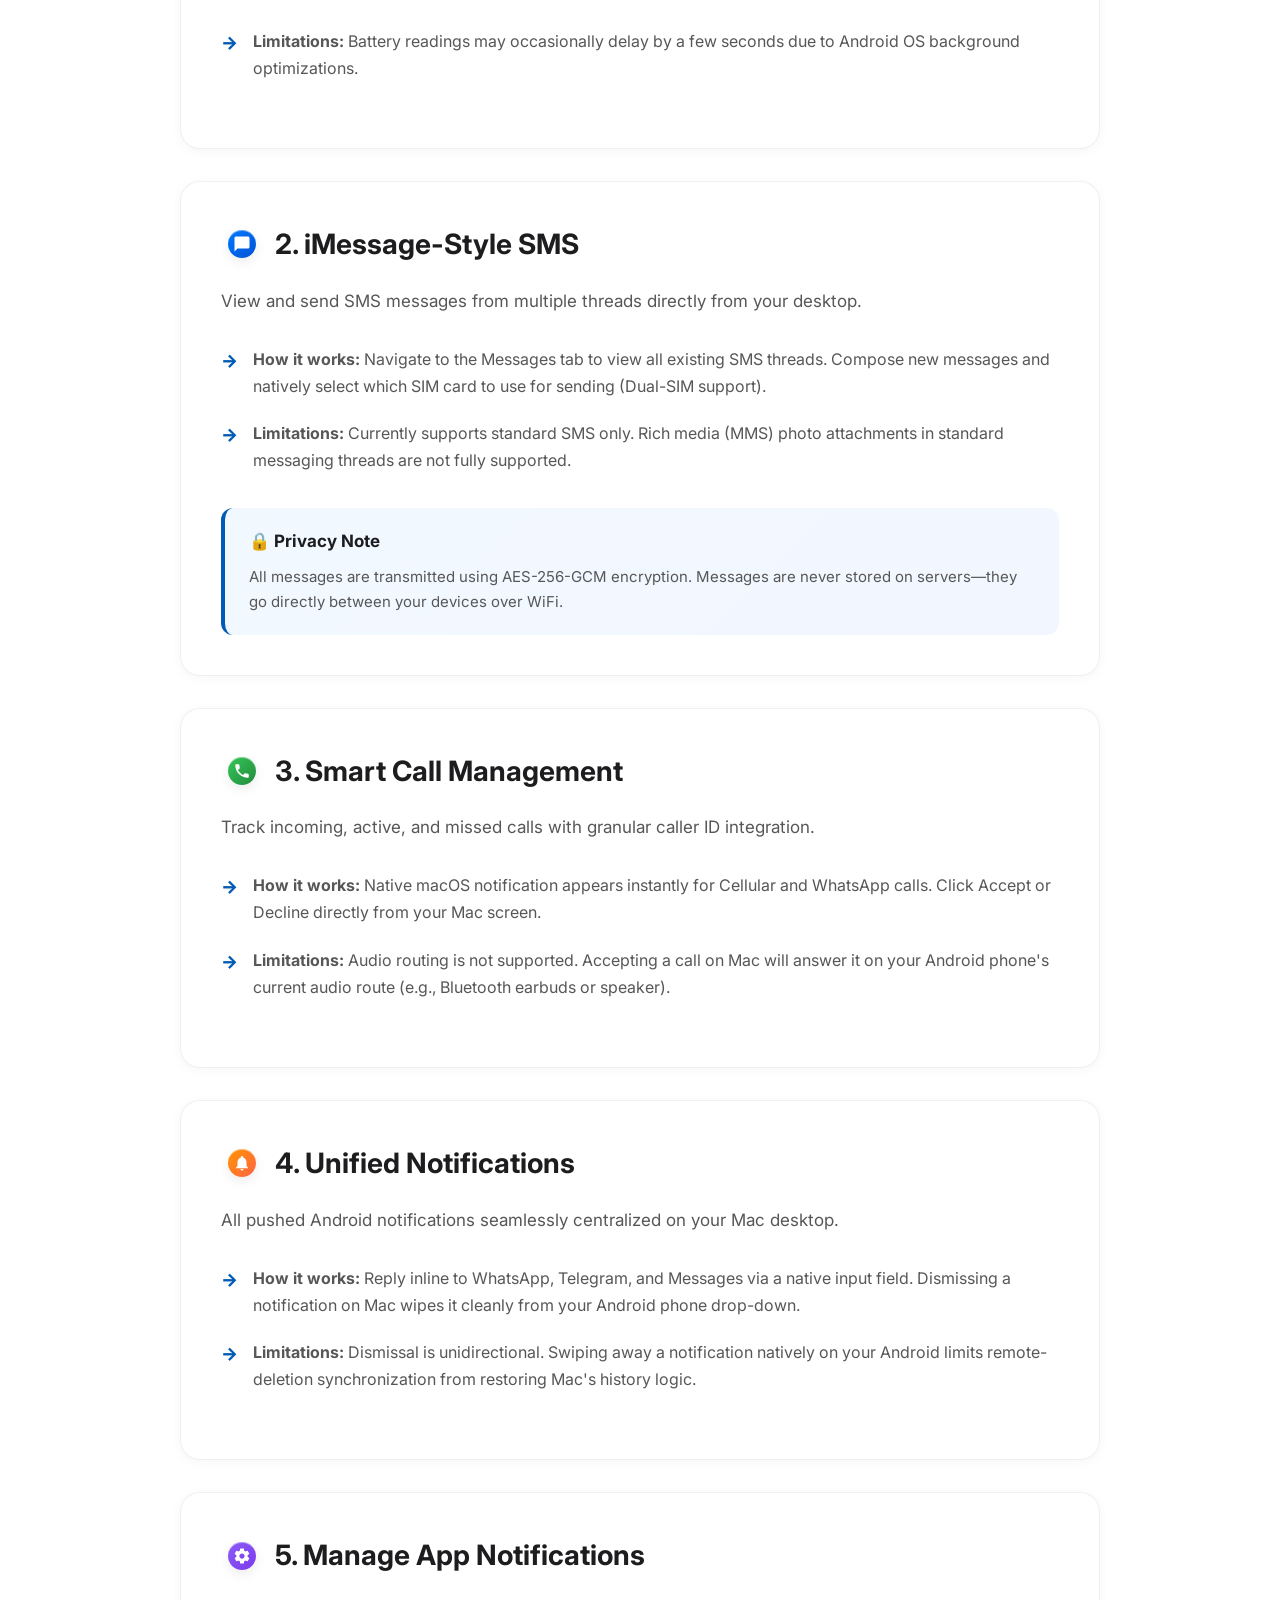
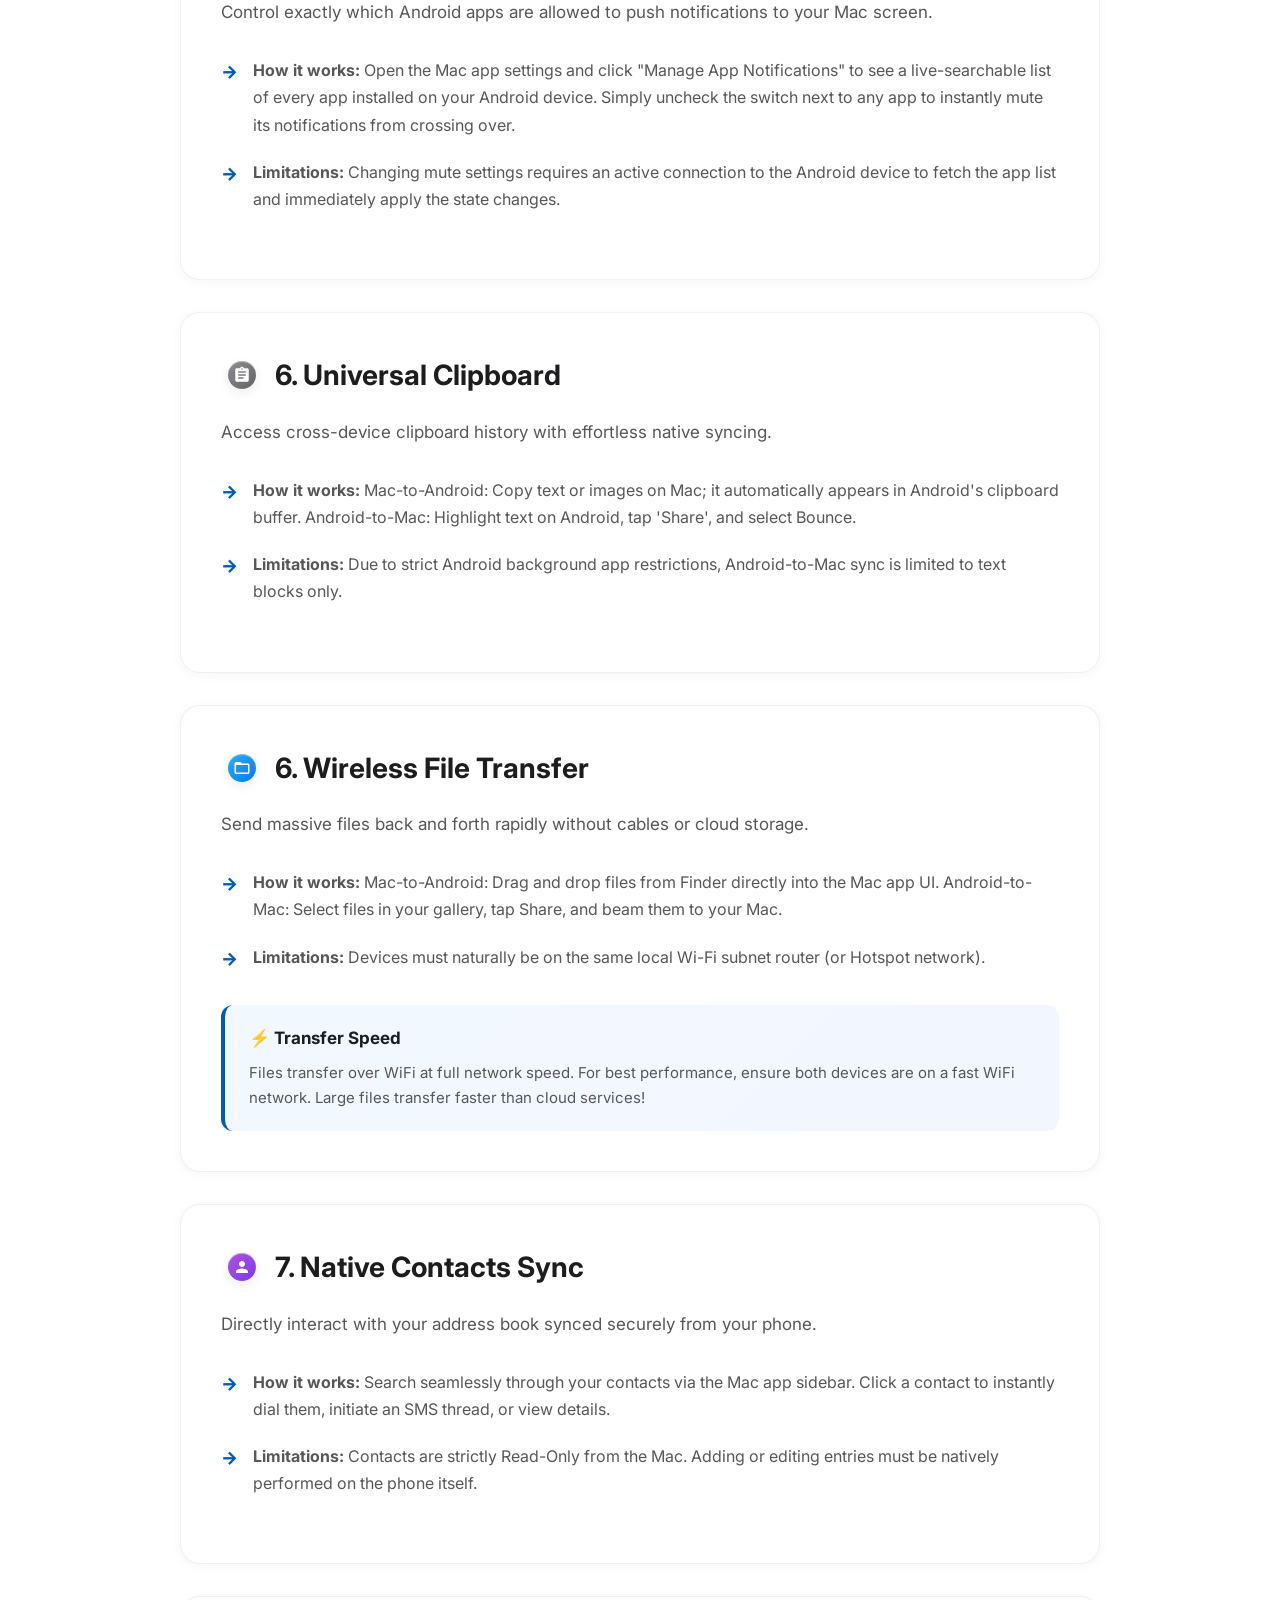
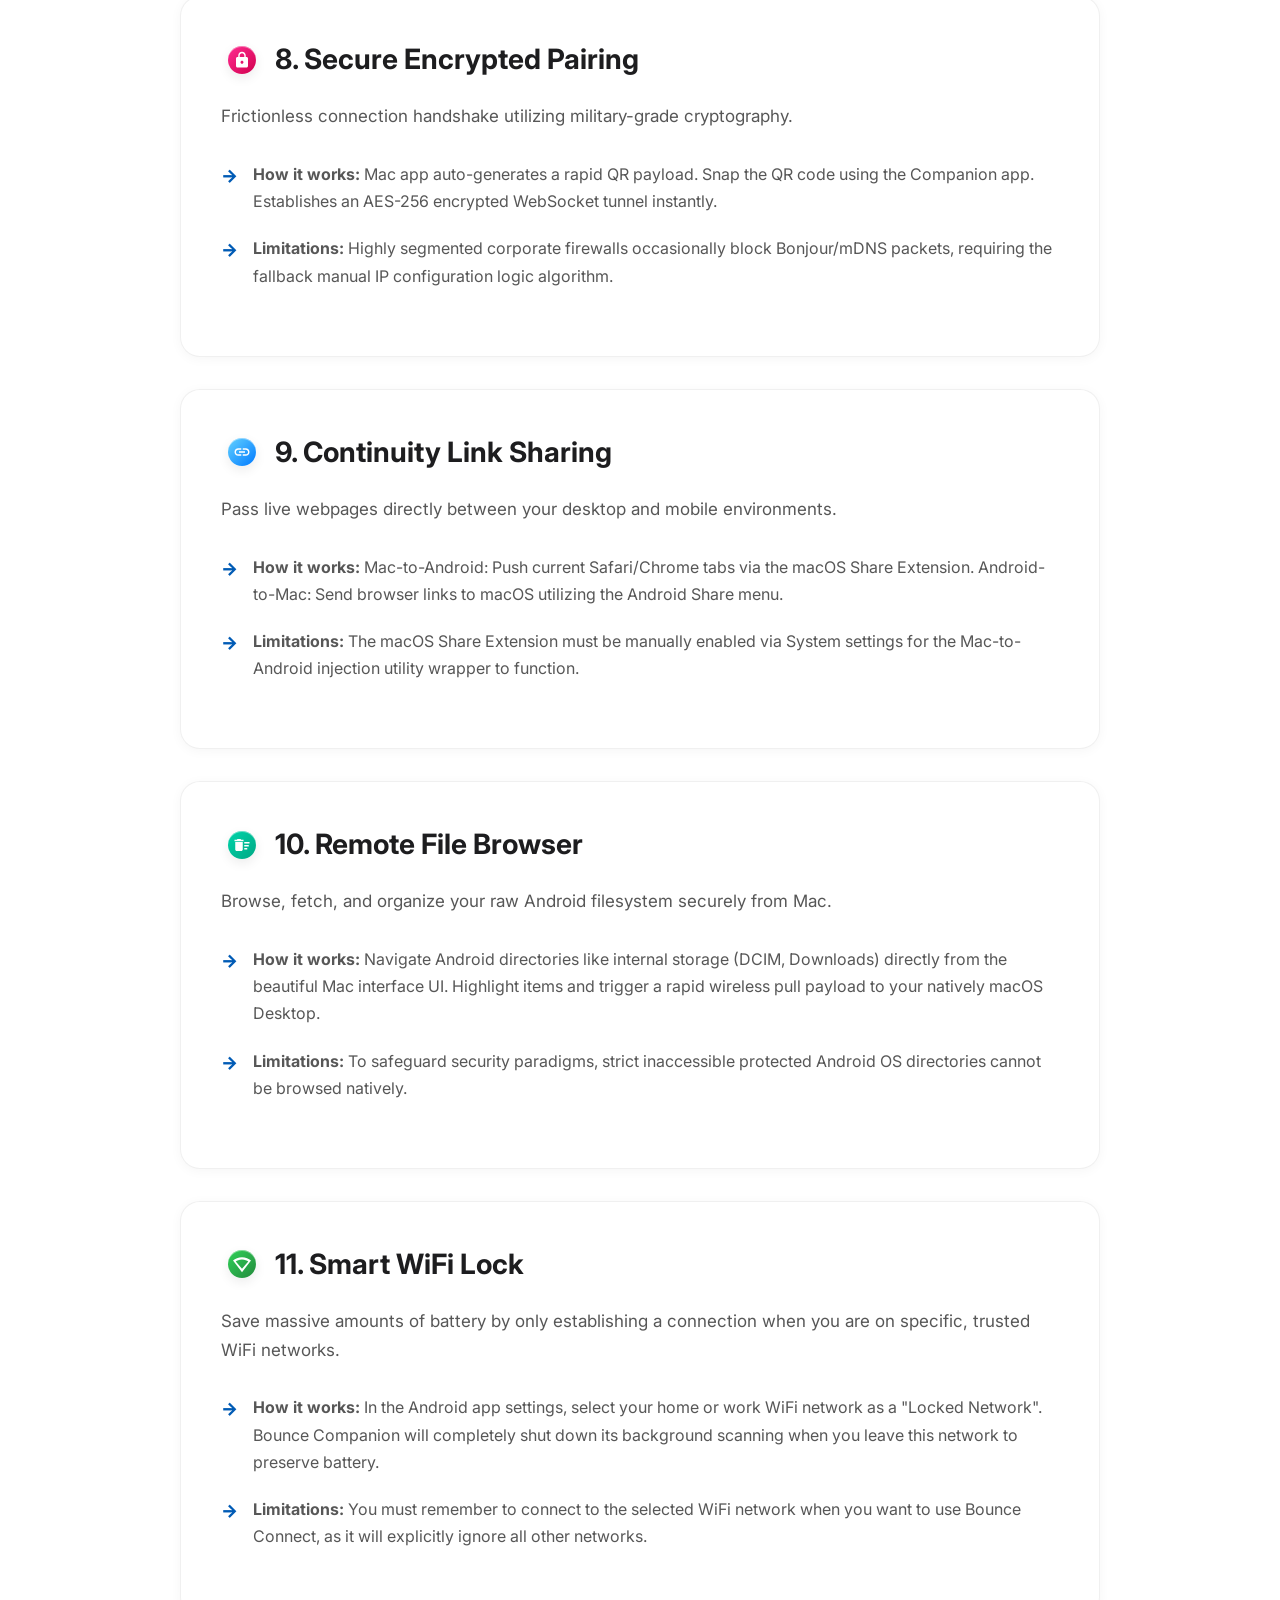
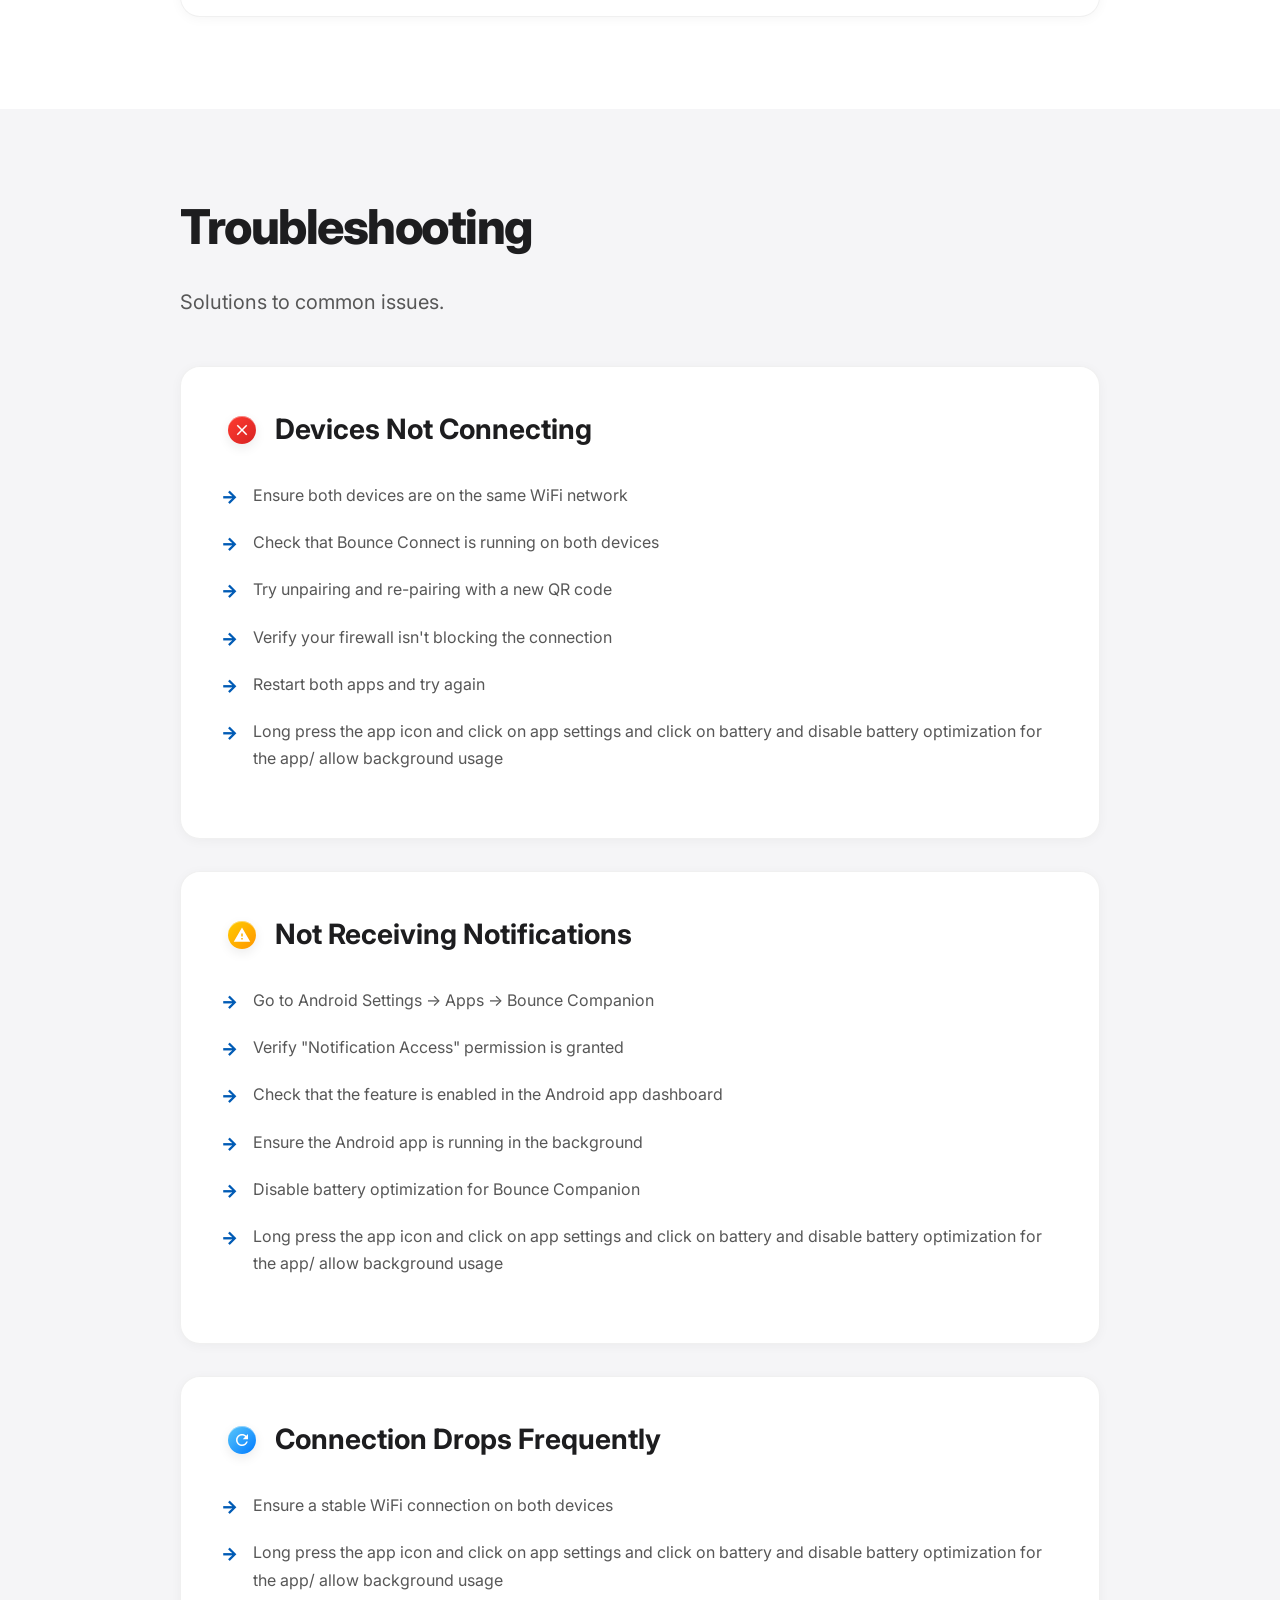
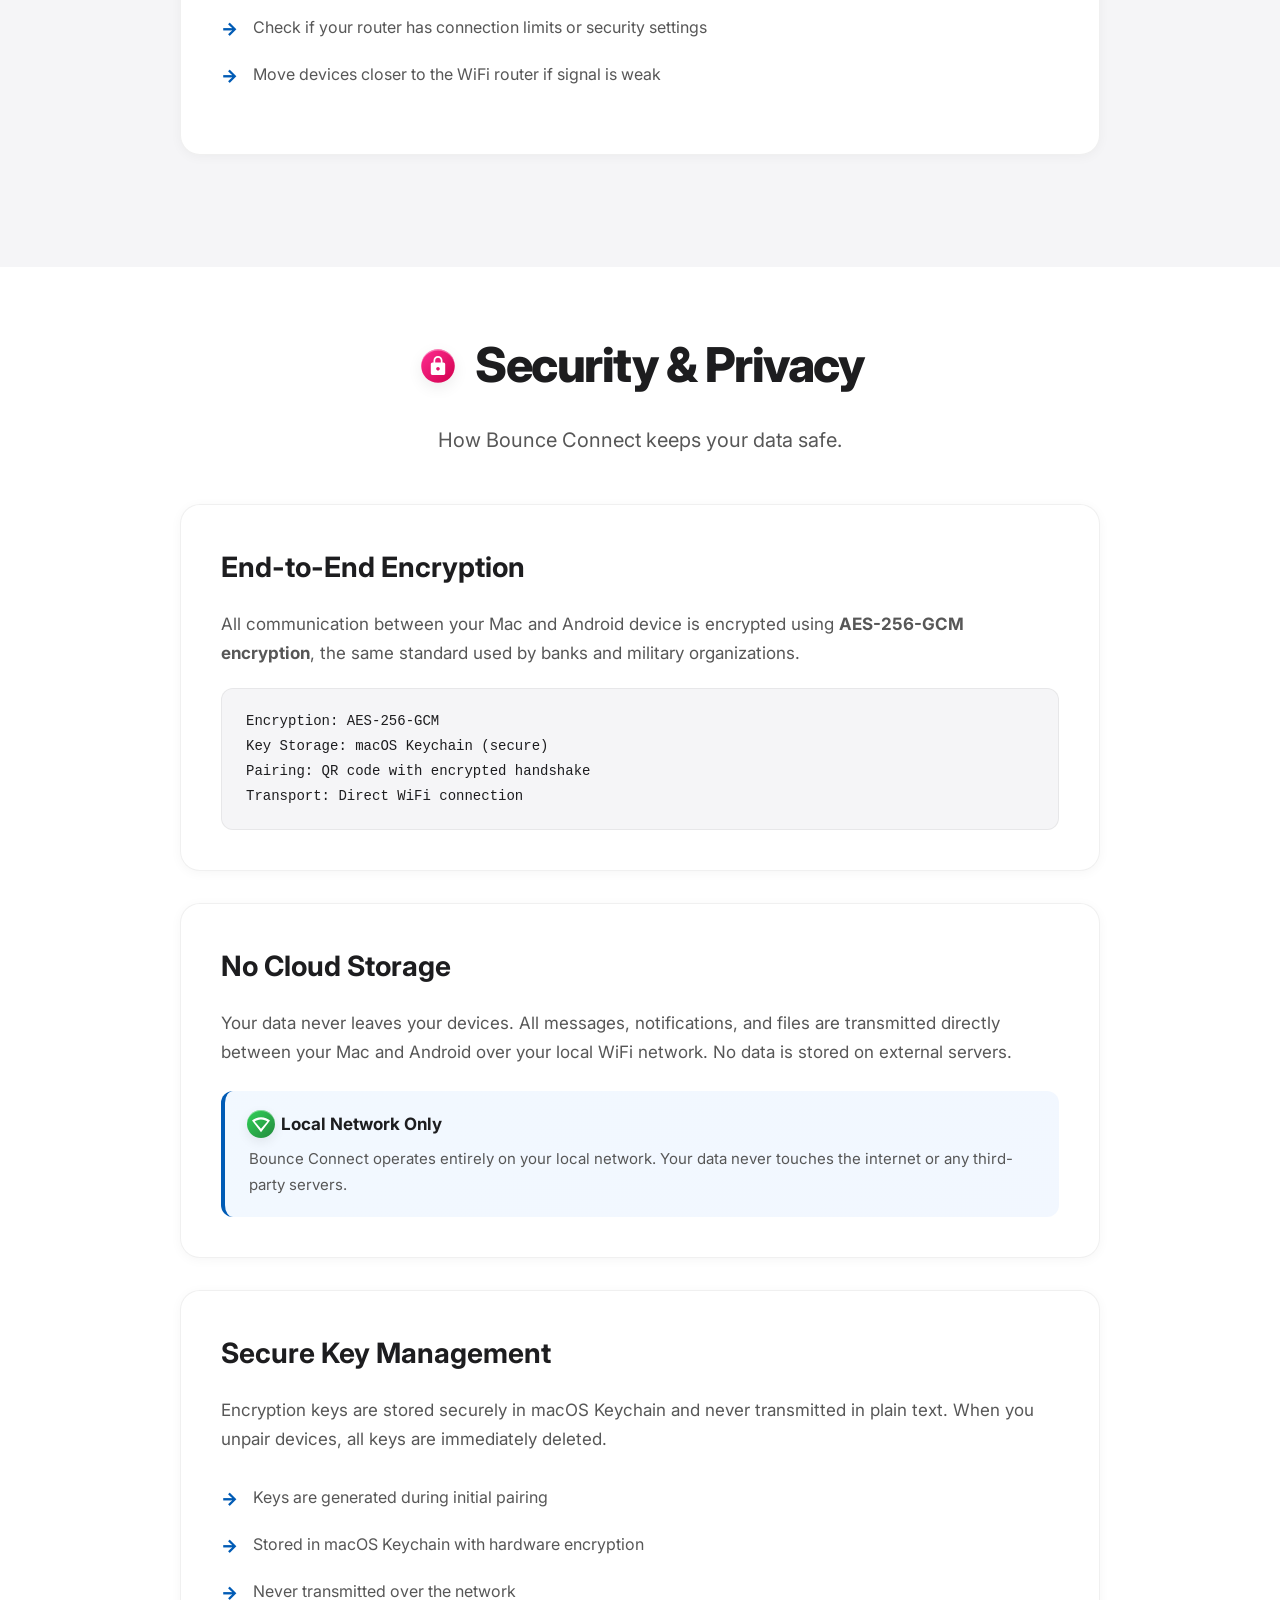
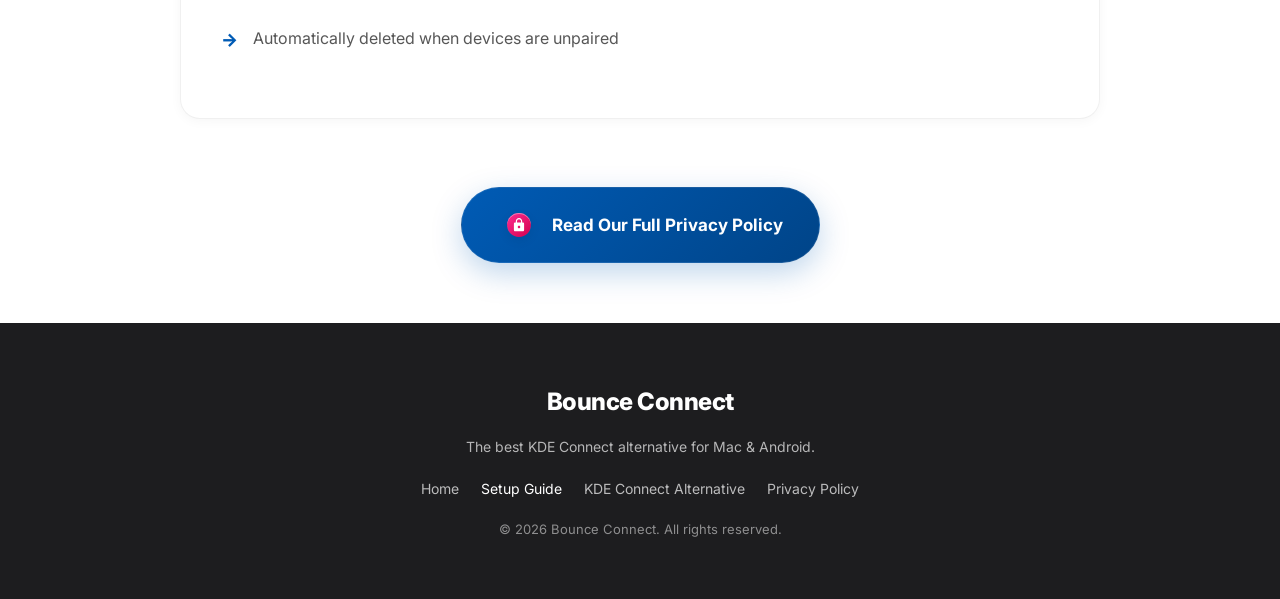
==== commit 7c3d767a: "Add files via upload" ====
--- a/how-to-use.html
+++ b/how-to-use.html
@@ -210,26 +210,29 @@
         }
 
         header {
-            padding: 24px 0;
+            padding: 14px 0;
             position: sticky;
             top: 0;
-            background: rgba(255, 255, 255, 0.72);
+            background: transparent;
+            border-bottom: none;
+            z-index: 100;
+            transition: all 0.3s ease;
+        }
+
+        header.scrolled {
+            padding: 10px 0;
+            background: rgba(255, 255, 255, 0.88);
             backdrop-filter: blur(20px) saturate(180%);
             -webkit-backdrop-filter: blur(20px) saturate(180%);
-            border-bottom: 1px solid var(--border-color);
-            z-index: 100;
-            transition: all 0.3s ease;
-        }
-
-        header.scrolled {
-            padding: 16px 0;
-            box-shadow: var(--shadow-subtle);
+            border-bottom: 1px solid rgba(0, 0, 0, 0.06);
+            box-shadow: 0 2px 16px rgba(0, 0, 0, 0.08);
         }
 
         .header-content {
             display: flex;
             justify-content: space-between;
             align-items: center;
+            gap: 12px;
         }
 
         .logo-container {
@@ -237,11 +240,6 @@
             align-items: center;
             gap: 12px;
             text-decoration: none;
-            transition: transform 0.3s ease;
-        }
-
-        .logo-container:hover {
-            transform: scale(1.02);
         }
 
         .logo-img {
@@ -265,16 +263,22 @@
             font-weight: 600;
             font-size: 16px;
             padding: 10px 20px;
-            border-radius: 10px;
+                border-radius: 999px;
             transition: all 0.3s ease;
             display: flex;
             align-items: center;
             gap: 6px;
+                border: 1px solid rgba(255, 255, 255, 0.5);
+                background: linear-gradient(135deg, rgba(255, 255, 255, 0.78), rgba(0, 122, 255, 0.1));
+                backdrop-filter: blur(18px) saturate(180%);
+                -webkit-backdrop-filter: blur(18px) saturate(180%);
+                box-shadow: inset 0 1px 0 rgba(255, 255, 255, 0.84), inset 0 -1px 0 rgba(255, 255, 255, 0.18), 0 14px 30px rgba(15, 23, 42, 0.1);
         }
 
         .back-link:hover {
-            background: var(--bg-secondary);
-            transform: translateX(-4px);
+                background: linear-gradient(135deg, rgba(255, 255, 255, 0.84), rgba(0, 122, 255, 0.16));
+                transform: translateY(-2px);
+                box-shadow: inset 0 1px 0 rgba(255, 255, 255, 0.9), inset 0 -1px 0 rgba(255, 255, 255, 0.22), 0 18px 36px rgba(0, 122, 255, 0.14);
         }
 
         .hero {
@@ -545,20 +549,42 @@
             text-align: center;
         }
 
-        .footer-content {
-            font-size: 15px;
-            opacity: 0.8;
-        }
-
-        .footer-content a {
-            color: var(--accent-cyan);
+        .footer-logo {
+            font-size: 24px;
+            font-weight: 800;
+            margin-bottom: 14px;
+            letter-spacing: -0.5px;
+        }
+
+        .footer-subtext {
+            font-size: 14px;
+            opacity: 0.68;
+            margin-bottom: 20px;
+        }
+
+        .footer-nav {
+            display: flex;
+            gap: 22px;
+            justify-content: center;
+            flex-wrap: wrap;
+            margin-bottom: 18px;
+        }
+
+        .footer-nav a {
+            color: rgba(255, 255, 255, 0.7);
             text-decoration: none;
-            font-weight: 600;
-            transition: opacity 0.3s ease;
-        }
-
-        .footer-content a:hover {
-            opacity: 0.8;
+            font-size: 14px;
+            transition: color 0.2s ease;
+        }
+
+        .footer-nav a:hover,
+        .footer-nav a.active {
+            color: #fff;
+        }
+
+        .footer-copy {
+            font-size: 13px;
+            opacity: 0.5;
         }
 
         @media (max-width:768px) {
@@ -594,6 +620,133 @@
             .container {
                 padding: 0 24px;
             }
+        }
+
+        /* [Premium Icons System] */
+        .feature-icon-wrapper {
+            width: 54px;
+            height: 54px;
+            display: flex;
+            align-items: center;
+            justify-content: center;
+            margin-bottom: 24px;
+            position: relative;
+            z-index: 1;
+        }
+
+        .premium-cta-button {
+            display: inline-flex;
+            align-items: center;
+            justify-content: center;
+            padding: 16px 36px;
+            background: linear-gradient(135deg, var(--accent-cyan), #004488);
+            color: white !important;
+            text-decoration: none !important;
+            font-weight: 700;
+            font-size: 17px;
+            border-radius: 999px;
+            box-shadow: 0 10px 30px rgba(0, 91, 181, 0.25);
+            transition: all 0.4s cubic-bezier(0.16, 1, 0.3, 1);
+            border: 1px solid rgba(255, 255, 255, 0.1);
+            margin-top: 20px;
+        }
+
+        .premium-cta-button:hover {
+            transform: translateY(-4px) scale(1.02);
+            box-shadow: 0 20px 40px rgba(0, 91, 181, 0.35);
+            background: linear-gradient(135deg, #0088ff, var(--accent-cyan));
+        }
+
+        .premium-cta-button .feat-icon-custom {
+            margin-right: 12px;
+            transform: scale(0.85);
+        }
+
+        .feat-icon-custom {
+            width: 42px;
+            height: 42px;
+            position: relative;
+            display: inline-flex;
+            align-items: center;
+            justify-content: center;
+            font-size: 0;
+            transition: transform 0.4s cubic-bezier(0.16, 1, 0.3, 1);
+        }
+
+        .feat-icon-custom::before,
+        .feat-icon-custom::after {
+            content: '';
+            position: absolute;
+            transition: all 0.3s ease;
+        }
+
+        .feat-icon-custom::before {
+            width: 28px;
+            height: 28px;
+            border-radius: 50%;
+            left: 50%;
+            top: 50%;
+            transform: translate(-50%, -50%);
+            box-shadow: inset 0 1px 0 rgba(255, 255, 255, 0.4), 0 4px 12px rgba(0, 0, 0, 0.08);
+        }
+
+        .feat-icon-custom::after {
+            width: 18px;
+            height: 18px;
+            background: white;
+            top: 50%;
+            left: 50%;
+            transform: translate(-50%, -50%);
+        }
+
+        /* Icon Types */
+        .icon-dashboard::before { background: linear-gradient(135deg, #007aff 0%, #0051d5 100%); }
+        .icon-dashboard::after { -webkit-mask: url('data:image/svg+xml;utf8,<svg viewBox="0 0 24 24" fill="black" xmlns="http://www.w3.org/2000/svg"><path d="M3 13h8V3H3v10zm0 8h8v-6H3v6zm10 0h8V11h-8v10zm0-18v6h8V3h-8z"/></svg>') center/contain no-repeat; }
+
+        .icon-message::before { background: linear-gradient(135deg, #007aff 0%, #0051d5 100%); }
+        .icon-message::after { -webkit-mask: url('data:image/svg+xml;utf8,<svg viewBox="0 0 24 24" fill="black" xmlns="http://www.w3.org/2000/svg"><path d="M20 2H4c-1.1 0-2 .9-2 2v18l4-4h14c1.1 0 2-.9 2-2V4c0-1.1-.9-2-2-2z"/></svg>') center/contain no-repeat; }
+
+        .icon-phone::before { background: linear-gradient(135deg, #34c759 0%, #248a3d 100%); }
+        .icon-phone::after { -webkit-mask: url('data:image/svg+xml;utf8,<svg viewBox="0 0 24 24" fill="black" xmlns="http://www.w3.org/2000/svg"><path d="M6.62 10.79c1.44 2.83 3.76 5.14 6.59 6.59l2.2-2.2c.27-.27.67-.36 1.02-.24 1.12.37 2.33.57 3.57.57.55 0 1 .45 1 1V20c0 .55-.45 1-1 1-9.39 0-17-7.61-17-17 0-.55.45-1 1-1h3.5c.55 0 1 .45 1 1 0 1.25.2 2.45.57 3.57.11.35.03.74-.25 1.02l-2.2 2.2z"/></svg>') center/contain no-repeat; }
+
+        .icon-bell::before { background: linear-gradient(135deg, #ff9500 0%, #ff6347 100%); }
+        .icon-bell::after { -webkit-mask: url('data:image/svg+xml;utf8,<svg viewBox="0 0 24 24" fill="black" xmlns="http://www.w3.org/2000/svg"><path d="M12 22c1.1 0 2-.9 2-2h-4c0 1.1.9 2 2 2zm6-6v-5c0-3.07-1.63-5.64-4.5-6.32V4c0-.83-.67-1.5-1.5-1.5s-1.5.67-1.5 1.5v.68C7.64 5.36 6 7.92 6 11v5l-2 2v1h16v-1l-2-2z"/></svg>') center/contain no-repeat; }
+
+        .icon-control::before { background: linear-gradient(135deg, #8b5cf6 0%, #7c3aed 100%); }
+        .icon-control::after { -webkit-mask: url('data:image/svg+xml;utf8,<svg viewBox="0 0 24 24" fill="black" xmlns="http://www.w3.org/2000/svg"><path d="M19.43 12.98c.04-.32.07-.64.07-.98s-.03-.66-.07-.98l2.11-1.65c.19-.15.24-.42.12-.64l-2-3.46c-.12-.22-.39-.3-.61-.22l-2.49 1c-.52-.4-1.08-.73-1.69-.98l-.38-2.65C14.46 2.18 14.25 2 14 2h-4c-.25 0-.46.18-.49.42l-.38 2.65c-.61.25-1.17.59-1.69.98l-2.49-1c-.23-.09-.49 0-.61.22l-2 3.46c-.13.22-.07.49.12.64l2.11 1.65c-.04.32-.07.65-.07.98s.03.66.07.98l-2.11 1.65c-.19.15-.24.42-.12.64l2 3.46c.12.22.39.3.61.22l2.49-1c.52.4 1.08.73 1.69.98l.38 2.65c.03.24.24.42.49.42h4c.25 0 .46-.18.49-.42l.38-2.65c.61-.25 1.17-.59 1.69-.98l2.49 1c.23.09.49 0 .61-.22l2-3.46c.12-.22.07-.49-.12-.64l-2.11-1.65zM12 15.5c-1.93 0-3.5-1.57-3.5-3.5s1.57-3.5 3.5-3.5 3.5 1.57 3.5 3.5-1.57 3.5-3.5 3.5z"/></svg>') center/contain no-repeat; }
+
+        .icon-clipboard::before { background: linear-gradient(135deg, #8e8e93 0%, #636366 100%); }
+        .icon-clipboard::after { -webkit-mask: url('data:image/svg+xml;utf8,<svg viewBox="0 0 24 24" fill="black" xmlns="http://www.w3.org/2000/svg"><path d="M19 3h-4.18C14.4 1.84 13.3 1 12 1c-1.3 0-2.4.84-2.82 2H5c-1.1 0-2 .9-2 2v14c0 1.1.9 2 2 2h14c1.1 0 2-.9 2-2V5c0-1.1-.9-2-2-2zm-7 0c.55 0 1 .45 1 1s-.45 1-1 1-1-.45-1-1 .45-1 1-1zm2 14H7v-2h7v2zm3-4H7v-2h10v2zm0-4H7V7h10v2z"/></svg>') center/contain no-repeat; }
+
+        .icon-folder::before { background: linear-gradient(135deg, #32ade6 0%, #007aff 100%); }
+        .icon-folder::after { -webkit-mask: url('data:image/svg+xml;utf8,<svg viewBox="0 0 24 24" fill="black" xmlns="http://www.w3.org/2000/svg"><path d="M20 6h-8l-2-2H4c-1.1 0-1.99.9-1.99 2L2 18c0 1.1.9 2 2 2h16c1.1 0 2-.9 2-2V8c0-1.1-.9-2-2-2zm0 12H4V8h16v10z"/></svg>') center/contain no-repeat; }
+
+        .icon-people::before { background: linear-gradient(135deg, #af52de 0%, #7c3aed 100%); }
+        .icon-people::after { -webkit-mask: url('data:image/svg+xml;utf8,<svg viewBox="0 0 24 24" fill="black" xmlns="http://www.w3.org/2000/svg"><path d="M12 12c2.21 0 4-1.79 4-4s-1.79-4-4-4-4 1.79-4 4 1.79 4 4 4zm0 2c-2.67 0-8 1.34-8 4v2h16v-2c0-2.66-5.33-4-8-4z"/></svg>') center/contain no-repeat; }
+
+        .icon-lock::before { background: linear-gradient(135deg, #ff2d92 0%, #d1004d 100%); }
+        .icon-lock::after { -webkit-mask: url('data:image/svg+xml;utf8,<svg viewBox="0 0 24 24" fill="black" xmlns="http://www.w3.org/2000/svg"><path d="M18 8h-1V6c0-2.76-2.24-5-5-5S7 3.24 7 6v2H6c-1.1 0-2 .9-2 2v10c0 1.1.9 2 2 2h12c1.1 0 2-.9 2-2V10c0-1.1-.9-2-2-2zm-6 9c-1.1 0-2-.9-2-2s.9-2 2-2 2 .9 2 2-.9 2-2 2zm3.1-9H8.9V6c0-1.71 1.39-3.1 3.1-3.1 1.71 0 3.1 1.39 3.1 3.1v2z"/></svg>') center/contain no-repeat; }
+
+        .icon-chain::before { background: linear-gradient(135deg, #64d2ff 0%, #007aff 100%); }
+        .icon-chain::after { -webkit-mask: url('data:image/svg+xml;utf8,<svg viewBox="0 0 24 24" fill="black" xmlns="http://www.w3.org/2000/svg"><path d="M3.9 12c0-1.71 1.39-3.1 3.1-3.1h4V7H7c-2.76 0-5 2.24-5 5s2.24 5 5 5h4v-1.9H7c-1.71 0-3.1-1.39-3.1-3.1zM8 13h8v-2H8v2zm9-6h-4v1.9h4c1.71 0 3.1 1.39 3.1 3.1s-1.39 3.1-3.1 3.1h-4V17h4c2.76 0 5-2.24 5-5s-2.24-5-5-5z"/></svg>') center/contain no-repeat; }
+
+        .icon-storage::before { background: linear-gradient(135deg, #00d4aa 0%, #00a884 100%); }
+        .icon-storage::after { -webkit-mask: url('data:image/svg+xml;utf8,<svg viewBox="0 0 24 24" fill="black" xmlns="http://www.w3.org/2000/svg"><path d="M15 16h4v2h-4v-2zm0-8h7v2h-7V8zm0 4h6v2h-6v-2zM3 18c0 1.1.9 2 2 2h6c1.1 0 2-.9 2-2V8H3v10zM14 5h-3l-1-1H6L5 5H2v2h12V5z"/></svg>') center/contain no-repeat; }
+
+        .icon-wifi::before { background: linear-gradient(135deg, #30d158 0%, #248a3d 100%); }
+        .icon-wifi::after { -webkit-mask: url('data:image/svg+xml;utf8,<svg viewBox="0 0 24 24" fill="black" xmlns="http://www.w3.org/2000/svg"><path d="M12 3C6.95 3 3.15 4.85 0 7.23l12 15.66 12-15.66C20.85 4.85 17.05 3 12 3zm0 2.87c3.84 0 6.64 1.43 8.35 2.75L12 18.25 3.65 8.62c1.71-1.32 4.51-2.75 8.35-2.75z"/></svg>') center/contain no-repeat; }
+
+        .icon-error::before { background: linear-gradient(135deg, #ff3b30 0%, #d72323 100%); }
+        .icon-error::after { -webkit-mask: url('data:image/svg+xml;utf8,<svg viewBox="0 0 24 24" fill="black" xmlns="http://www.w3.org/2000/svg"><path d="M19 6.41L17.59 5 12 10.59 6.41 5 5 6.41 10.59 12 5 17.59 6.41 19 12 13.41 17.59 19 19 17.59 13.41 12 19 6.41z"/></svg>') center/contain no-repeat; }
+
+        .icon-warning::before { background: linear-gradient(135deg, #ffcc00 0%, #ff9500 100%); }
+        .icon-warning::after { -webkit-mask: url('data:image/svg+xml;utf8,<svg viewBox="0 0 24 24" fill="black" xmlns="http://www.w3.org/2000/svg"><path d="M1 21h22L12 2 1 21zm12-3h-2v-2h2v2zm0-4h-2v-4h2v4z"/></svg>') center/contain no-repeat; }
+
+        .icon-sync-problem::before { background: linear-gradient(135deg, #5ac8fa 0%, #007aff 100%); }
+        .icon-sync-problem::after { -webkit-mask: url('data:image/svg+xml;utf8,<svg viewBox="0 0 24 24" fill="black" xmlns="http://www.w3.org/2000/svg"><path d="M17.65 6.35C16.2 4.9 14.21 4 12 4c-4.42 0-7.99 3.58-7.99 8s3.57 8 7.99 8c3.73 0 6.84-2.55 7.73-6h-2.08c-.82 2.33-3.04 4-5.65 4-3.31 0-6-2.69-6-6s2.69-6 6-6c1.66 0 3.14.69 4.22 1.78L13 11h7V4l-2.35 2.35z"/></svg>') center/contain no-repeat; }
+
+        .feature-box:hover .feat-icon-custom {
+            transform: scale(1.15) rotate(5deg);
         }
 
         .toc {
@@ -624,14 +777,23 @@
             color: var(--accent-cyan);
             text-decoration: none;
             font-size: 16px;
-            font-weight: 500;
+            font-weight: 600;
             transition: all 0.3s ease;
             display: inline-block;
+            padding: 12px 18px;
+            border-radius: 16px;
+            border: 1px solid rgba(255, 255, 255, 0.48);
+            background: linear-gradient(135deg, rgba(255, 255, 255, 0.78), rgba(0, 122, 255, 0.08));
+            backdrop-filter: blur(16px) saturate(175%);
+            -webkit-backdrop-filter: blur(16px) saturate(175%);
+            box-shadow: inset 0 1px 0 rgba(255, 255, 255, 0.86), inset 0 -1px 0 rgba(255, 255, 255, 0.18), 0 12px 26px rgba(15, 23, 42, 0.08);
         }
 
         .toc-list a:hover {
-            transform: translateX(4px);
+            transform: translateY(-2px);
             color: var(--accent-blue);
+            background: linear-gradient(135deg, rgba(255, 255, 255, 0.84), rgba(0, 122, 255, 0.14));
+            box-shadow: inset 0 1px 0 rgba(255, 255, 255, 0.9), inset 0 -1px 0 rgba(255, 255, 255, 0.22), 0 16px 32px rgba(0, 122, 255, 0.12);
         }
 
         @media (max-width: 768px) {
@@ -668,6 +830,298 @@
                 padding: 0 24px;
             }
         }
+
+        .liquid-nav {
+            position: relative;
+            isolation: isolate;
+            overflow: hidden;
+            display: flex;
+            align-items: center;
+            gap: 8px;
+            padding: 8px;
+            border-radius: 999px;
+            border: 1px solid rgba(255, 255, 255, 0.72);
+            background: linear-gradient(130deg, rgba(255, 255, 255, 0.64) 0%, rgba(255, 255, 255, 0.34) 42%, rgba(255, 255, 255, 0.16) 100%);
+            box-shadow: inset 0 1px 0 rgba(255, 255, 255, 0.95), inset 0 -1px 0 rgba(255, 255, 255, 0.35), 0 18px 38px rgba(31, 41, 55, 0.16), 0 4px 10px rgba(31, 41, 55, 0.08);
+            backdrop-filter: blur(30px) saturate(210%) contrast(106%);
+            -webkit-backdrop-filter: blur(30px) saturate(210%) contrast(106%);
+        }
+
+        .liquid-nav::before {
+            content: '';
+            position: absolute;
+            inset: 0;
+            background: radial-gradient(120% 100% at 20% 0%, rgba(255, 255, 255, 0.75) 0%, rgba(255, 255, 255, 0) 58%);
+            z-index: 0;
+            pointer-events: none;
+        }
+
+        .liquid-nav::after {
+            content: '';
+            position: absolute;
+            inset: 0;
+            background: linear-gradient(120deg, rgba(0, 122, 255, 0.07), rgba(139, 92, 246, 0.08));
+            z-index: 0;
+            pointer-events: none;
+        }
+
+        .liquid-nav a {
+            position: relative;
+            z-index: 1;
+            text-decoration: none;
+            color: var(--text-primary);
+            font-size: 13px;
+            font-weight: 600;
+            border-radius: 999px;
+            padding: 10px 14px;
+            border: none;
+            background: none;
+            box-shadow: none;
+            white-space: nowrap;
+            transition: color 0.2s ease;
+        }
+
+        .liquid-nav a:hover {
+            color: var(--accent-blue);
+        }
+
+        .nav-bubble {
+            position: absolute;
+            border-radius: 999px;
+            background: linear-gradient(135deg, rgba(255,255,255,0.86), rgba(255,255,255,0.54));
+            border: 1px solid rgba(255,255,255,0.72);
+            box-shadow: inset 0 1px 0 rgba(255,255,255,0.92), 0 4px 18px rgba(0,122,255,0.13), 0 2px 6px rgba(31,41,55,0.08);
+            transition: left 0.42s cubic-bezier(0.34,1.56,0.64,1),
+                        top 0.42s cubic-bezier(0.34,1.56,0.64,1),
+                        width 0.42s cubic-bezier(0.34,1.56,0.64,1),
+                        height 0.42s cubic-bezier(0.34,1.56,0.64,1),
+                        opacity 0.22s ease;
+            pointer-events: none;
+            z-index: 0;
+            opacity: 0;
+        }
+
+        .btn,
+        .toc-list a,
+        .back-link {
+            border: 1px solid rgba(255, 255, 255, 0.35);
+            box-shadow: inset 0 1px 0 rgba(255, 255, 255, 0.45), 0 10px 24px rgba(0, 0, 0, 0.14);
+            backdrop-filter: blur(12px) saturate(150%);
+            -webkit-backdrop-filter: blur(12px) saturate(150%);
+            border-radius: 14px;
+            position: relative;
+            overflow: hidden;
+        }
+
+        .mobile-menu-btn {
+            display: none;
+            flex-direction: column;
+            gap: 5px;
+            background: none;
+            border: none;
+            cursor: pointer;
+            padding: 8px;
+            border-radius: 8px;
+            transition: background 0.2s;
+        }
+
+        .mobile-menu-btn:hover {
+            background: rgba(0, 0, 0, 0.05);
+        }
+
+        .mobile-menu-btn span {
+            display: block;
+            width: 22px;
+            height: 2px;
+            background: var(--text-primary);
+            border-radius: 2px;
+            transition: all 0.3s;
+        }
+
+        .mobile-menu-btn.active span:nth-child(1) {
+            transform: rotate(45deg) translate(5px, 5px);
+        }
+
+        .mobile-menu-btn.active span:nth-child(2) {
+            opacity: 0;
+        }
+
+        .mobile-menu-btn.active span:nth-child(3) {
+            transform: rotate(-45deg) translate(7px, -7px);
+        }
+
+        .mobile-menu {
+            position: fixed;
+            top: 0;
+            right: -100%;
+            width: 280px;
+            height: 100vh;
+            background: rgba(255, 255, 255, 0.98);
+            backdrop-filter: blur(20px);
+            -webkit-backdrop-filter: blur(20px);
+            box-shadow: -4px 0 24px rgba(0, 0, 0, 0.15);
+            z-index: 10000;
+            padding: 80px 24px 24px;
+            transition: right 0.4s cubic-bezier(0.4, 0, 0.2, 1);
+        }
+
+        .mobile-menu.active {
+            right: 0;
+        }
+
+        .mobile-menu a {
+            display: block;
+            padding: 16px 20px;
+            color: var(--text-primary);
+            text-decoration: none;
+            font-size: 17px;
+            font-weight: 600;
+            border-radius: 12px;
+            transition: background 0.2s;
+        }
+
+        .mobile-menu a:hover {
+            background: rgba(0, 122, 255, 0.08);
+        }
+
+        .mobile-menu-overlay {
+            position: fixed;
+            inset: 0;
+            background: rgba(0, 0, 0, 0.4);
+            z-index: 9999;
+            opacity: 0;
+            visibility: hidden;
+            transition: all 0.3s;
+        }
+
+        .mobile-menu-overlay.active {
+            opacity: 1;
+            visibility: visible;
+        }
+
+        @media (max-width: 980px) {
+            .liquid-nav {
+                display: none;
+            }
+
+            .mobile-menu-btn {
+                display: flex;
+            }
+        }
+    
+    
+    
+    
+    /* Hero Animation */
+    .hero {
+        position: relative;
+        padding-top: 150px;
+        overflow: hidden;
+    }
+
+    .hero-animation-layer {
+        position: absolute;
+        top: 100px;
+        left: 50%;
+        transform: translateX(-50%);
+        width: 100%;
+        max-width: 1400px; /* Wide enough to wrap around the text container */
+        height: 600px;
+        pointer-events: none;
+        z-index: -1; /* Behind the text */
+    }
+
+    .hero-device {
+        position: absolute;
+        background: linear-gradient(135deg, #ffffff 0%, #f5f5f7 100%);
+        box-shadow: 0 24px 48px rgba(0,0,0,0.08), inset 0 2px 4px rgba(255,255,255,0.8);
+        border: 1px solid rgba(0,0,0,0.05);
+    }
+
+    .mac-device {
+        width: 160px;
+        height: 100px;
+        border-radius: 12px 12px 0 0;
+        top: 250px;
+        left: 5%; /* Far left */
+        transform: perspective(1000px) rotateY(15deg) translateY(0);
+        animation: floatLeft 7s ease-in-out infinite;
+    }
+    .mac-device::after {
+        content: '';
+        position: absolute;
+        bottom: -12px;
+        left: -10%;
+        width: 120%;
+        height: 8px;
+        background: linear-gradient(90deg, #d1d1d6, #e5e5ea, #d1d1d6);
+        border-radius: 4px 4px 8px 8px;
+        box-shadow: 0 4px 12px rgba(0,0,0,0.1);
+    }
+    .mac-device::before {
+        content: '';
+        position: absolute;
+        top: 6px; left: 6px; right: 6px; bottom: 12px;
+        background: linear-gradient(135deg, #007aff 0%, #8b5cf6 100%);
+        border-radius: 4px 4px 0 0;
+        opacity: 0.15;
+    }
+
+    .android-device {
+        width: 80px;
+        height: 160px;
+        border-radius: 16px;
+        top: 200px;
+        right: 5%; /* Far right */
+        transform: perspective(1000px) rotateY(-15deg) translateY(0);
+        animation: floatRight 8s ease-in-out infinite;
+    }
+    .android-device::before {
+        content: '';
+        position: absolute;
+        top: 6px; left: 6px; right: 6px; bottom: 6px;
+        background: linear-gradient(135deg, #007aff 0%, #10b981 100%);
+        border-radius: 10px;
+        opacity: 0.15;
+    }
+    
+    .hero-connection-arc {
+        position: absolute;
+        left: 10%;
+        right: 10%;
+        top: 0px;
+        height: 350px;
+        z-index: -1;
+    }
+    .hero-connection-arc svg {
+        width: 100%;
+        height: 100%;
+        overflow: visible;
+    }
+
+    @keyframes floatLeft {
+        0%, 100% { transform: perspective(1000px) rotateY(15deg) translateY(0); }
+        50% { transform: perspective(1000px) rotateY(15deg) translateY(-15px); }
+    }
+    @keyframes floatRight {
+        0%, 100% { transform: perspective(1000px) rotateY(-15deg) translateY(0); }
+        50% { transform: perspective(1000px) rotateY(-15deg) translateY(-15px); }
+    }
+
+    @media (max-width: 1200px) {
+        .mac-device { left: 0%; transform: scale(0.8); }
+        .android-device { right: 0%; transform: scale(0.8); }
+        .hero-connection-arc { left: 5%; right: 5%; }
+    }
+    @media (max-width: 900px) {
+        .hero-animation-layer {
+            opacity: 0.3; /* Fade out behind text on smaller screens so it doesn't obstruct readability */
+        }
+        .mac-device { display: none; }
+        .android-device { display: none; }
+        .hero-connection-arc { display: none; }
+    }
+
     </style>
 </head>
 
@@ -683,16 +1137,91 @@
                         onerror="this.style.display='none'">
                     <div class="logo">Bounce Connect</div>
                 </a>
-                <a href="index.html" class="back-link">
-                    ← Back to Home
-                </a>
+                <nav class="liquid-nav" aria-label="Guide sections">
+                    <a href="index.html">Home</a>
+                    <a href="#setup">Setup</a>
+                    <a href="#features">Features</a>
+                    <a href="#troubleshooting">Fixes</a>
+                    <a href="#security">Security</a>
+                </nav>
+                <button class="mobile-menu-btn" id="mobileMenuBtn" aria-label="Toggle menu">
+                    <span></span>
+                    <span></span>
+                    <span></span>
+                </button>
             </div>
         </div>
     </header>
 
+    <!-- Mobile Menu -->
+    <div class="mobile-menu-overlay" id="mobileMenuOverlay"></div>
+    <nav class="mobile-menu" id="mobileMenu" aria-label="Mobile navigation">
+        <a href="index.html">Home</a>
+        <a href="#setup">Setup</a>
+        <a href="#features">Features</a>
+        <a href="#troubleshooting">Fixes</a>
+        <a href="#security">Security</a>
+    </nav>
+
     <main>
         <!-- Hero -->
         <section class="hero">
+
+            <!-- Hero Connection Animation -->
+            
+            <!-- Hero Connection Animation -->
+            <div class="hero-animation-layer">
+                <div class="hero-device mac-device"></div>
+                <div class="hero-connection-arc">
+                    <svg viewBox="0 0 1000 400" preserveAspectRatio="none">
+                        <defs>
+                            <linearGradient id="arcGrad" x1="0%" y1="0%" x2="100%" y2="0%">
+                                <stop offset="0%" stop-color="rgba(0,122,255,0)" />
+                                <stop offset="20%" stop-color="rgba(0,122,255,0.4)" />
+                                <stop offset="50%" stop-color="rgba(139,92,246,0.6)" />
+                                <stop offset="80%" stop-color="rgba(16,185,129,0.4)" />
+                                <stop offset="100%" stop-color="rgba(16,185,129,0)" />
+                            </linearGradient>
+                            <filter id="glow" x="-20%" y="-20%" width="140%" height="140%">
+                                <feGaussianBlur stdDeviation="3" result="blur" />
+                                <feComposite in="SourceGraphic" in2="blur" operator="over" />
+                            </filter>
+                        </defs>
+                        <!-- A much higher arch: starts at y=350 (near bottom), curves up via Q to y=-200 (way top), ends at y=350 -->
+                        <path id="arcPath" d="M 0,350 Q 500,-200 1000,350" fill="none" stroke="url(#arcGrad)" stroke-width="2.5" opacity="0.8" />
+                        
+                        <!-- Forward direction dots (Mac to Android) -->
+                        <circle r="6" fill="#007aff" filter="url(#glow)">
+                            <animateMotion dur="2.5s" repeatCount="indefinite" path="M 0,350 Q 500,-200 1000,350" keyPoints="0;1" keyTimes="0;1" calcMode="linear"/>
+                            <animate attributeName="opacity" values="0;1;1;0" keyTimes="0;0.1;0.9;1" dur="2.5s" repeatCount="indefinite"/>
+                        </circle>
+                        <circle r="6" fill="#8b5cf6" filter="url(#glow)">
+                            <animateMotion dur="3s" begin="1s" repeatCount="indefinite" path="M 0,350 Q 500,-200 1000,350" keyPoints="0;1" keyTimes="0;1" calcMode="linear"/>
+                            <animate attributeName="opacity" values="0;1;1;0" keyTimes="0;0.1;0.9;1" dur="3s" begin="1s" repeatCount="indefinite"/>
+                        </circle>
+
+                        <!-- Reverse direction dots (Android to Mac) -->
+                        <circle r="6" fill="#10b981" filter="url(#glow)">
+                            <animateMotion dur="2.8s" begin="0.5s" repeatCount="indefinite" path="M 0,350 Q 500,-200 1000,350" keyPoints="1;0" keyTimes="0;1" calcMode="linear"/>
+                            <animate attributeName="opacity" values="0;1;1;0" keyTimes="0;0.1;0.9;1" dur="2.8s" begin="0.5s" repeatCount="indefinite"/>
+                        </circle>
+                        <circle r="6" fill="#f59e0b" filter="url(#glow)">
+                            <animateMotion dur="3.2s" begin="1.2s" repeatCount="indefinite" path="M 0,350 Q 500,-200 1000,350" keyPoints="1;0" keyTimes="0;1" calcMode="linear"/>
+                            <animate attributeName="opacity" values="0;1;1;0" keyTimes="0;0.1;0.9;1" dur="3.2s" begin="1.2s" repeatCount="indefinite"/>
+                        
+                        <circle r="6" fill="#8b5cf6" filter="url(#glow)">
+                            <animateMotion dur="3s" begin="1s" repeatCount="indefinite" path="M 0,350 Q 500,-200 1000,350" keyPoints="0;1" keyTimes="0;1" calcMode="linear"/>
+                            <animate attributeName="opacity" values="0;1;1;0" keyTimes="0;0.1;0.9;1" dur="3s" begin="1s" repeatCount="indefinite"/>
+                        </circle>
+                        <circle r="6" fill="#10b981" filter="url(#glow)">
+                            <animateMotion dur="2.2s" begin="0.8s" repeatCount="indefinite" path="M 0,350 Q 500,-200 1000,350" keyPoints="0;1" keyTimes="0;1" calcMode="linear"/>
+                            <animate attributeName="opacity" values="0;1;1;0" keyTimes="0;0.1;0.9;1" dur="2.2s" begin="0.8s" repeatCount="indefinite"/>
+                        </circle>
+                    </svg>
+                </div>
+                <div class="hero-device android-device"></div>
+            </div>
+
             <div class="container">
                 <h1>How to Use<br>Bounce Connect</h1>
                 <p class="subtitle">
@@ -832,73 +1361,73 @@
 
                 <div class="feature-grid">
                     <div class="feature-box animate-on-scroll">
-                        <div class="feature-icon">📊</div>
+                        <div class="feat-icon-custom icon-dashboard"></div>
                         <h3 class="feature-name">Contextual Dashboard</h3>
                         <p class="feature-desc">Monitor your phone's live hardware status and toggle active features.
                         </p>
                     </div>
                     <div class="feature-box animate-on-scroll">
-                        <div class="feature-icon">💬</div>
+                        <div class="feat-icon-custom icon-message"></div>
                         <h3 class="feature-name">iMessage-Style SMS</h3>
                         <p class="feature-desc">Send and receive SMS messages directly from your Mac with dual-SIM
                             support.
                         </p>
                     </div>
                     <div class="feature-box animate-on-scroll">
-                        <div class="feature-icon">📞</div>
+                        <div class="feat-icon-custom icon-phone"></div>
                         <h3 class="feature-name">Smart Call Management</h3>
                         <p class="feature-desc">Accept or decline incoming Cellular and WhatsApp calls from your
                             desktop.
                         </p>
                     </div>
                     <div class="feature-box animate-on-scroll">
-                        <div class="feature-icon">🔔</div>
+                        <div class="feat-icon-custom icon-bell"></div>
                         <h3 class="feature-name">Unified Notifications</h3>
                         <p class="feature-desc">Mirror, dismiss, and inline-reply to app notifications centralized on
                             your
                             Mac.</p>
                     </div>
                     <div class="feature-box animate-on-scroll">
-                        <div class="feature-icon">🎛️</div>
+                        <div class="feat-icon-custom icon-control"></div>
                         <h3 class="feature-name">Manage App Notifications</h3>
                         <p class="feature-desc">Mute specific chatty apps to stop them from forwarding to your Mac
                             screen.</p>
                     </div>
                     <div class="feature-box animate-on-scroll">
-                        <div class="feature-icon">📋</div>
+                        <div class="feat-icon-custom icon-clipboard"></div>
                         <h3 class="feature-name">Universal Clipboard</h3>
                         <p class="feature-desc">Unify your copy-paste buffer instantly between macOS and Android OS.</p>
                     </div>
                     <div class="feature-box animate-on-scroll">
-                        <div class="feature-icon">📁</div>
+                        <div class="feat-icon-custom icon-folder"></div>
                         <h3 class="feature-name">Wireless File Transfer</h3>
                         <p class="feature-desc">Drag and drop multi-gigabyte files wirelessly without strict
                             limitations.
                         </p>
                     </div>
                     <div class="feature-box animate-on-scroll">
-                        <div class="feature-icon">👥</div>
+                        <div class="feat-icon-custom icon-people"></div>
                         <h3 class="feature-name">Native Contacts Sync</h3>
                         <p class="feature-desc">Browse your address book directly from Mac to quickly dial or SMS.</p>
                     </div>
                     <div class="feature-box animate-on-scroll">
-                        <div class="feature-icon">🔒</div>
+                        <div class="feat-icon-custom icon-lock"></div>
                         <h3 class="feature-name">Encrypted Pairing</h3>
                         <p class="feature-desc">Secure local AES-256 handshake bypassing the cloud entirely.</p>
                     </div>
                     <div class="feature-box animate-on-scroll">
-                        <div class="feature-icon">🔗</div>
+                        <div class="feat-icon-custom icon-chain"></div>
                         <h3 class="feature-name">Continuity Links</h3>
                         <p class="feature-desc">Pass web URLs back and forth instantly using the native Share Sheets.
                         </p>
                     </div>
                     <div class="feature-box animate-on-scroll">
-                        <div class="feature-icon">🗄️</div>
+                        <div class="feat-icon-custom icon-storage"></div>
                         <h3 class="feature-name">Remote File Browser</h3>
                         <p class="feature-desc">Fetch and organize your phone's exact filesystem directly from Mac.</p>
                     </div>
                     <div class="feature-box animate-on-scroll">
-                        <div class="feature-icon">🔋</div>
+                        <div class="feat-icon-custom icon-wifi"></div>
                         <h3 class="feature-name">Smart WiFi Lock</h3>
                         <p class="feature-desc">Lock connections to specific WiFi zones to save massive battery.</p>
                     </div>
@@ -913,7 +1442,9 @@
 
                 <!-- 1. Dashboard -->
                 <div class="step-card animate-on-scroll" id="dashboard">
-                    <h3 class="step-title" style="margin-bottom: 20px;">📊 1. Contextual Dashboard</h3>
+                    <h3 class="step-title" style="margin-bottom: 20px; display: flex; align-items: center; gap: 12px;">
+                        <span class="feat-icon-custom icon-dashboard"></span> 1. Contextual Dashboard
+                    </h3>
                     <p class="step-description">Provides a single pane of glass to monitor your Android phone's battery
                         life, active network connection, and available storage.</p>
                     <ul class="step-list">
@@ -927,7 +1458,9 @@
 
                 <!-- 2. Messages -->
                 <div class="step-card animate-on-scroll" id="messaging">
-                    <h3 class="step-title" style="margin-bottom: 20px;">💬 2. iMessage-Style SMS</h3>
+                    <h3 class="step-title" style="margin-bottom: 20px; display: flex; align-items: center; gap: 12px;">
+                        <span class="feat-icon-custom icon-message"></span> 2. iMessage-Style SMS
+                    </h3>
                     <p class="step-description">View and send SMS messages from multiple threads directly from your
                         desktop.
                     </p>
@@ -950,7 +1483,9 @@
 
                 <!-- 3. Calls -->
                 <div class="step-card animate-on-scroll" id="calls">
-                    <h3 class="step-title" style="margin-bottom: 20px;">📞 3. Smart Call Management</h3>
+                    <h3 class="step-title" style="margin-bottom: 20px; display: flex; align-items: center; gap: 12px;">
+                        <span class="feat-icon-custom icon-phone"></span> 3. Smart Call Management
+                    </h3>
                     <p class="step-description">Track incoming, active, and missed calls with granular caller ID
                         integration.</p>
                     <ul class="step-list">
@@ -964,7 +1499,9 @@
 
                 <!-- 4. Notifications -->
                 <div class="step-card animate-on-scroll" id="notifications">
-                    <h3 class="step-title" style="margin-bottom: 20px;">🔔 4. Unified Notifications</h3>
+                    <h3 class="step-title" style="margin-bottom: 20px; display: flex; align-items: center; gap: 12px;">
+                        <span class="feat-icon-custom icon-bell"></span> 4. Unified Notifications
+                    </h3>
                     <p class="step-description">All pushed Android notifications seamlessly centralized on your Mac
                         desktop.
                     </p>
@@ -981,7 +1518,9 @@
 
                 <!-- 5. Manage Apps -->
                 <div class="step-card animate-on-scroll" id="manage-apps">
-                    <h3 class="step-title" style="margin-bottom: 20px;">🎛️ 5. Manage App Notifications</h3>
+                    <h3 class="step-title" style="margin-bottom: 20px; display: flex; align-items: center; gap: 12px;">
+                        <span class="feat-icon-custom icon-control"></span> 5. Manage App Notifications
+                    </h3>
                     <p class="step-description">Control exactly which Android apps are allowed to push notifications to
                         your Mac screen.
                     </p>
@@ -997,7 +1536,9 @@
 
                 <!-- 6. Clipboard -->
                 <div class="step-card animate-on-scroll" id="clipboard">
-                    <h3 class="step-title" style="margin-bottom: 20px;">📋 6. Universal Clipboard</h3>
+                    <h3 class="step-title" style="margin-bottom: 20px; display: flex; align-items: center; gap: 12px;">
+                        <span class="feat-icon-custom icon-clipboard"></span> 6. Universal Clipboard
+                    </h3>
                     <p class="step-description">Access cross-device clipboard history with effortless native syncing.
                     </p>
                     <ul class="step-list">
@@ -1013,7 +1554,9 @@
 
                 <!-- 6. File Transfer -->
                 <div class="step-card animate-on-scroll" id="files">
-                    <h3 class="step-title" style="margin-bottom: 20px;">📁 6. Wireless File Transfer</h3>
+                    <h3 class="step-title" style="margin-bottom: 20px; display: flex; align-items: center; gap: 12px;">
+                        <span class="feat-icon-custom icon-folder"></span> 6. Wireless File Transfer
+                    </h3>
                     <p class="step-description">Send massive files back and forth rapidly without cables or cloud
                         storage.
                     </p>
@@ -1038,7 +1581,9 @@
 
                 <!-- 7. Contacts -->
                 <div class="step-card animate-on-scroll" id="contacts">
-                    <h3 class="step-title" style="margin-bottom: 20px;">👥 7. Native Contacts Sync</h3>
+                    <h3 class="step-title" style="margin-bottom: 20px; display: flex; align-items: center; gap: 12px;">
+                        <span class="feat-icon-custom icon-people"></span> 7. Native Contacts Sync
+                    </h3>
                     <p class="step-description">Directly interact with your address book synced securely from your
                         phone.
                     </p>
@@ -1054,7 +1599,9 @@
 
                 <!-- 8. Secure Pairing -->
                 <div class="step-card animate-on-scroll" id="pairing">
-                    <h3 class="step-title" style="margin-bottom: 20px;">🔒 8. Secure Encrypted Pairing</h3>
+                    <h3 class="step-title" style="margin-bottom: 20px; display: flex; align-items: center; gap: 12px;">
+                        <span class="feat-icon-custom icon-lock"></span> 8. Secure Encrypted Pairing
+                    </h3>
                     <p class="step-description">Frictionless connection handshake utilizing military-grade cryptography.
                     </p>
                     <ul class="step-list">
@@ -1068,7 +1615,9 @@
 
                 <!-- 9. Continuity Link Sharing -->
                 <div class="step-card animate-on-scroll" id="links">
-                    <h3 class="step-title" style="margin-bottom: 20px;">🔗 9. Continuity Link Sharing</h3>
+                    <h3 class="step-title" style="margin-bottom: 20px; display: flex; align-items: center; gap: 12px;">
+                        <span class="feat-icon-custom icon-chain"></span> 9. Continuity Link Sharing
+                    </h3>
                     <p class="step-description">Pass live webpages directly between your desktop and mobile
                         environments.
                     </p>
@@ -1084,7 +1633,9 @@
 
                 <!-- 10. Browse Android Files -->
                 <div class="step-card animate-on-scroll" id="browser">
-                    <h3 class="step-title" style="margin-bottom: 20px;">🗄️ 10. Remote File Browser</h3>
+                    <h3 class="step-title" style="margin-bottom: 20px; display: flex; align-items: center; gap: 12px;">
+                        <span class="feat-icon-custom icon-storage"></span> 10. Remote File Browser
+                    </h3>
                     <p class="step-description">Browse, fetch, and organize your raw Android filesystem securely from
                         Mac.</p>
                     <ul class="step-list">
@@ -1098,7 +1649,9 @@
 
                 <!-- 11. Smart WiFi Lock -->
                 <div class="step-card animate-on-scroll" id="wifilock">
-                    <h3 class="step-title" style="margin-bottom: 20px;">🔋 11. Smart WiFi Lock</h3>
+                    <h3 class="step-title" style="margin-bottom: 20px; display: flex; align-items: center; gap: 12px;">
+                        <span class="feat-icon-custom icon-wifi"></span> 11. Smart WiFi Lock
+                    </h3>
                     <p class="step-description">Save massive amounts of battery by only establishing a connection when
                         you are on specific, trusted WiFi networks.</p>
                     <ul class="step-list">
@@ -1119,7 +1672,9 @@
                 <p class="section-subtitle animate-on-scroll">Solutions to common issues.</p>
 
                 <div class="step-card animate-on-scroll">
-                    <h3 class="step-title" style="margin-bottom: 20px;">❌ Devices Not Connecting</h3>
+                    <h3 class="step-title" style="margin-bottom: 20px; display: flex; align-items: center; gap: 12px;">
+                        <span class="feat-icon-custom icon-error"></span> Devices Not Connecting
+                    </h3>
                     <ul class="step-list">
                         <li>Ensure both devices are on the same WiFi network</li>
                         <li>Check that Bounce Connect is running on both devices</li>
@@ -1132,7 +1687,9 @@
                 </div>
 
                 <div class="step-card animate-on-scroll">
-                    <h3 class="step-title" style="margin-bottom: 20px;">📱 Not Receiving Notifications</h3>
+                    <h3 class="step-title" style="margin-bottom: 20px; display: flex; align-items: center; gap: 12px;">
+                        <span class="feat-icon-custom icon-warning"></span> Not Receiving Notifications
+                    </h3>
                     <ul class="step-list">
                         <li>Go to Android Settings → Apps → Bounce Companion</li>
                         <li>Verify "Notification Access" permission is granted</li>
@@ -1145,7 +1702,9 @@
                 </div>
 
                 <div class="step-card animate-on-scroll">
-                    <h3 class="step-title" style="margin-bottom: 20px;">🔌 Connection Drops Frequently</h3>
+                    <h3 class="step-title" style="margin-bottom: 20px; display: flex; align-items: center; gap: 12px;">
+                        <span class="feat-icon-custom icon-sync-problem"></span> Connection Drops Frequently
+                    </h3>
                     <ul class="step-list">
                         <li>Ensure a stable WiFi connection on both devices</li>
                         <li>Long press the app icon and click on app settings and click on battery and disable battery
@@ -1160,8 +1719,10 @@
         <!-- Security -->
         <section class="guide-section" id="security">
             <div class="container">
-                <h2 class="section-title animate-on-scroll">🔒 Security & Privacy</h2>
-                <p class="section-subtitle animate-on-scroll">How Bounce Connect keeps your data safe.</p>
+                <h2 class="section-title animate-on-scroll" style="display: flex; align-items: center; justify-content: center; gap: 16px;">
+                    <span class="feat-icon-custom icon-lock" style="transform: scale(1.2);"></span> Security & Privacy
+                </h2>
+                <p class="section-subtitle animate-on-scroll" style="text-align: center;">How Bounce Connect keeps your data safe.</p>
 
                 <div class="step-card animate-on-scroll">
                     <h3 class="step-title" style="margin-bottom: 20px;">End-to-End Encryption</h3>
@@ -1186,7 +1747,9 @@
                         servers.
                     </p>
                     <div class="tip-box">
-                        <div class="tip-title">🌐 Local Network Only</div>
+                        <div class="tip-title" style="display: flex; align-items: center; gap: 8px;">
+                            <span class="feat-icon-custom icon-wifi" style="width: 24px; height: 24px;"></span> Local Network Only
+                        </div>
                         <div class="tip-text">
                             Bounce Connect operates entirely on your local network. Your data never touches the internet
                             or
@@ -1209,25 +1772,28 @@
                         <li>Automatically deleted when devices are unpaired</li>
                     </ul>
                 </div>
+
+                <div style="text-align: center; margin-top: 48px;" class="animate-on-scroll">
+                    <a href="privacy.html" class="premium-cta-button">
+                        <span class="feat-icon-custom icon-lock"></span>
+                        Read Our Full Privacy Policy
+                    </a>
+                </div>
             </div>
         </section>
     </main>
     <!-- Footer -->
     <footer>
         <div class="container">
-            <p style="font-size:14px;opacity:0.65;margin-bottom:16px;">Your Android &amp; Mac, perfectly in sync.</p>
-            <nav style="display:flex;gap:20px;justify-content:center;flex-wrap:wrap;margin-bottom:16px;">
-                <a href="index.html" style="color:var(--accent-cyan);text-decoration:none;font-size:14px;">Home</a>
-                <a href="how-to-use.html" style="color:var(--accent-cyan);text-decoration:none;font-size:14px;">Setup
-                    Guide</a>
-                <a href="kde-alternative.html" style="color:var(--accent-cyan);text-decoration:none;font-size:14px;">KDE
-                    Connect Alternative</a>
-                <a href="privacy.html" style="color:var(--accent-cyan);text-decoration:none;font-size:14px;">Privacy
-                    Policy</a>
+            <div class="footer-logo">Bounce Connect</div>
+            <p class="footer-subtext">The best KDE Connect alternative for Mac &amp; Android.</p>
+            <nav class="footer-nav" aria-label="Footer links">
+                <a href="index.html">Home</a>
+                <a href="how-to-use.html" class="active">Setup Guide</a>
+                <a href="kde-alternative.html">KDE Connect Alternative</a>
+                <a href="privacy.html">Privacy Policy</a>
             </nav>
-            <div class="footer-content">
-                <p style="font-size:13px;opacity:0.5;">&copy; 2026 Bounce Connect. All rights reserved.</p>
-            </div>
+            <p class="footer-copy">&copy; 2026 Bounce Connect. All rights reserved.</p>
         </div>
     </footer>
 
@@ -1316,6 +1882,65 @@
                 }
             });
         });
+        // Liquid nav bubble — single floating pill follows hover
+        (function () {
+            document.querySelectorAll('.liquid-nav').forEach(function (nav) {
+                var bubble = document.createElement('span');
+                bubble.className = 'nav-bubble';
+                nav.prepend(bubble);
+                var links = nav.querySelectorAll('a');
+                function moveBubble(el) {
+                    var nr = nav.getBoundingClientRect();
+                    var er = el.getBoundingClientRect();
+                    bubble.style.left = (er.left - nr.left) + 'px';
+                    bubble.style.top = (er.top - nr.top) + 'px';
+                    bubble.style.width = er.width + 'px';
+                    bubble.style.height = er.height + 'px';
+                    bubble.style.opacity = '1';
+                }
+                links.forEach(function (link) {
+                    link.addEventListener('mouseenter', function () { moveBubble(this); });
+                });
+                nav.addEventListener('mouseleave', function () { bubble.style.opacity = '0'; });
+            });
+        })();
+
+        // Mobile menu toggle
+        (function () {
+            var menuBtn = document.getElementById('mobileMenuBtn');
+            var mobileMenu = document.getElementById('mobileMenu');
+            var overlay = document.getElementById('mobileMenuOverlay');
+
+            function toggleMenu() {
+                menuBtn.classList.toggle('active');
+                mobileMenu.classList.toggle('active');
+                overlay.classList.toggle('active');
+                document.body.style.overflow = mobileMenu.classList.contains('active') ? 'hidden' : '';
+            }
+
+            function closeMenu() {
+                menuBtn.classList.remove('active');
+                mobileMenu.classList.remove('active');
+                overlay.classList.remove('active');
+                document.body.style.overflow = '';
+            }
+
+            if (menuBtn) {
+                menuBtn.addEventListener('click', toggleMenu);
+            }
+
+            if (overlay) {
+                overlay.addEventListener('click', closeMenu);
+            }
+
+            // Close menu when clicking a link
+            if (mobileMenu) {
+                var menuLinks = mobileMenu.querySelectorAll('a');
+                menuLinks.forEach(function (link) {
+                    link.addEventListener('click', closeMenu);
+                });
+            }
+        })();
     </script>
 </body>
 
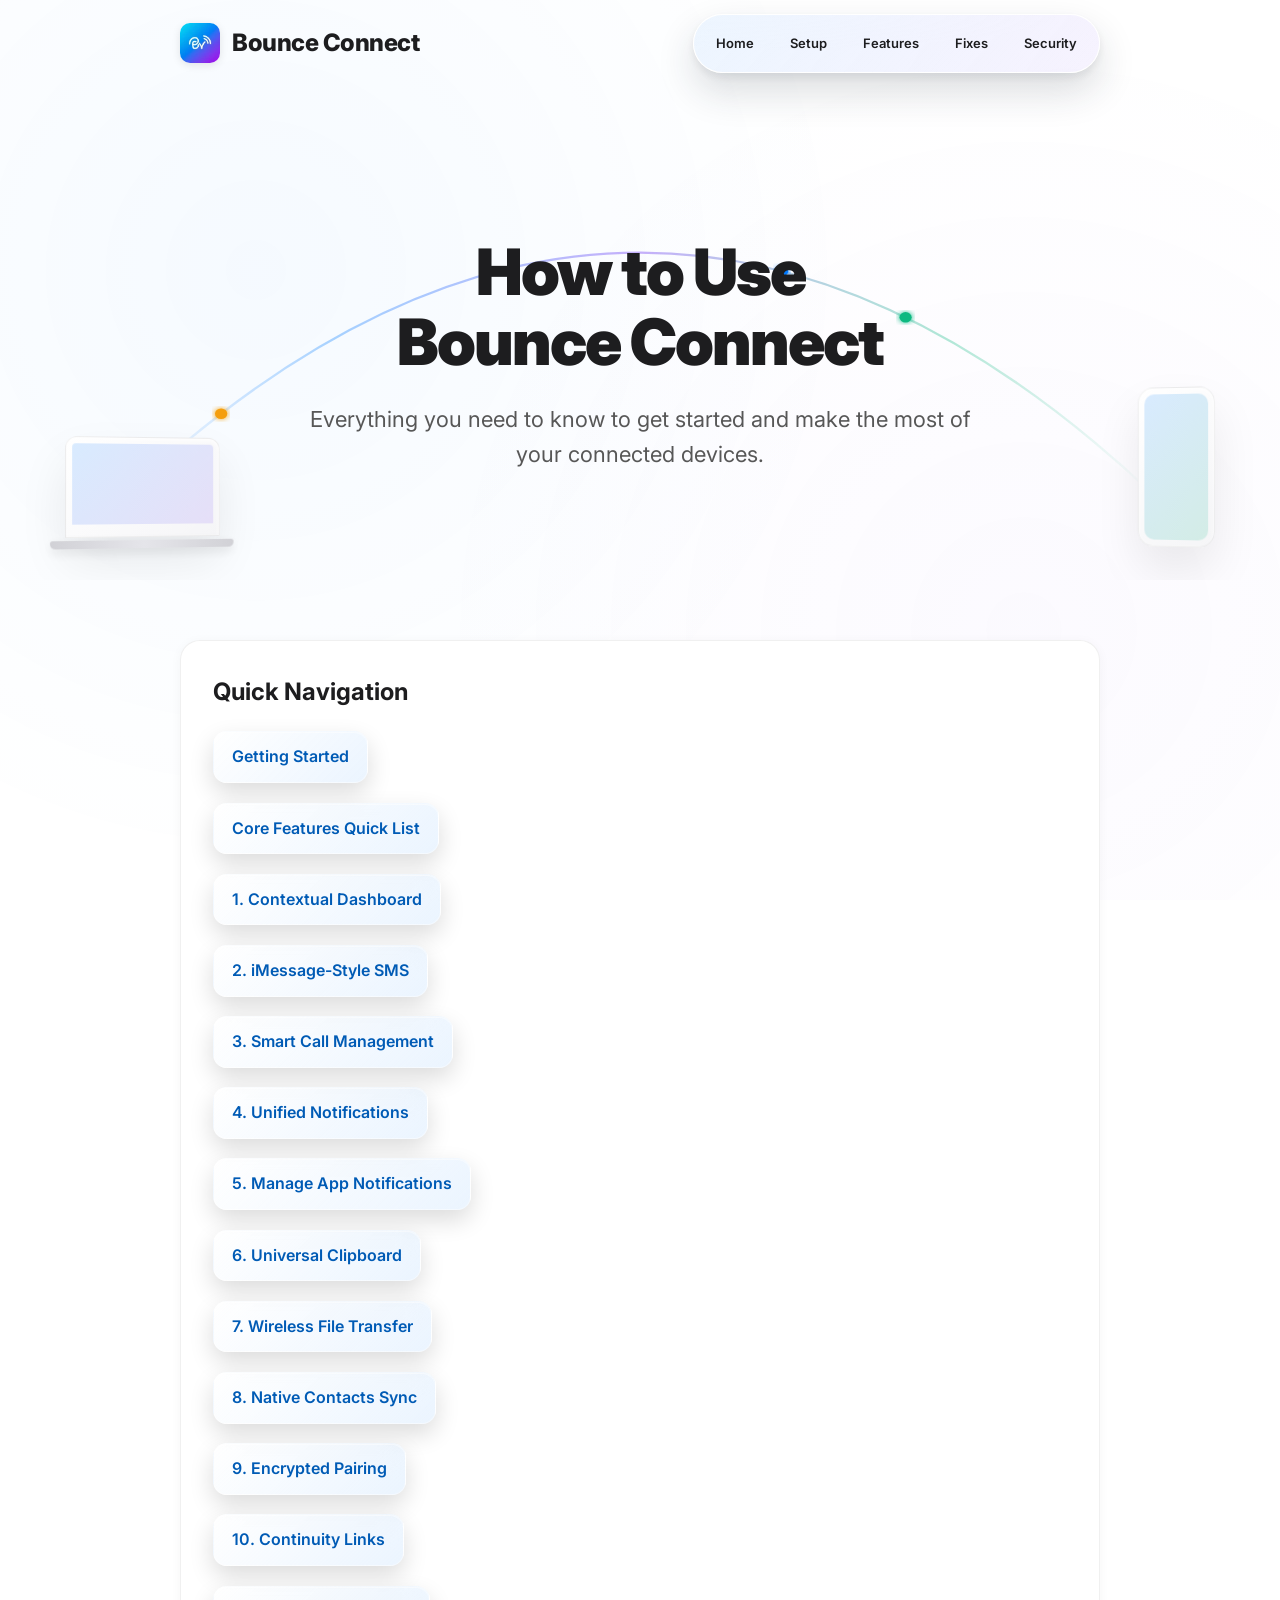
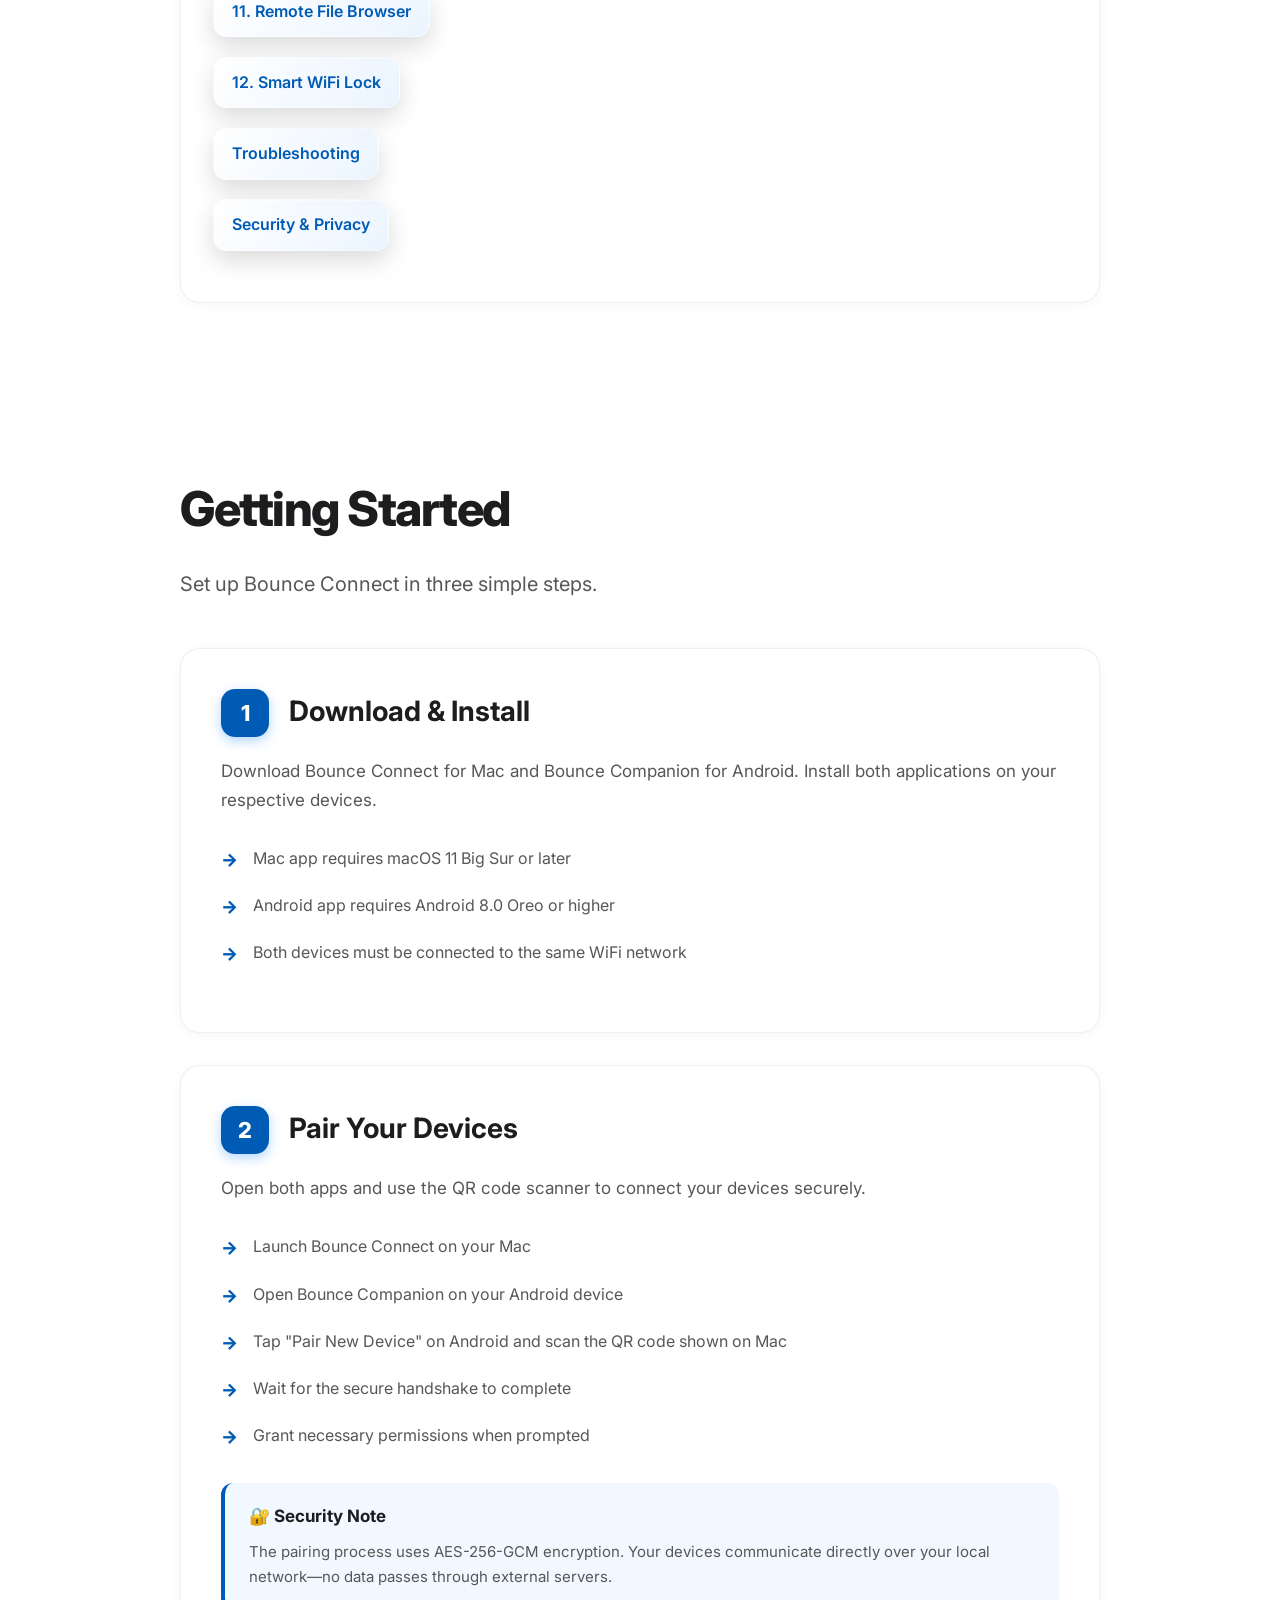
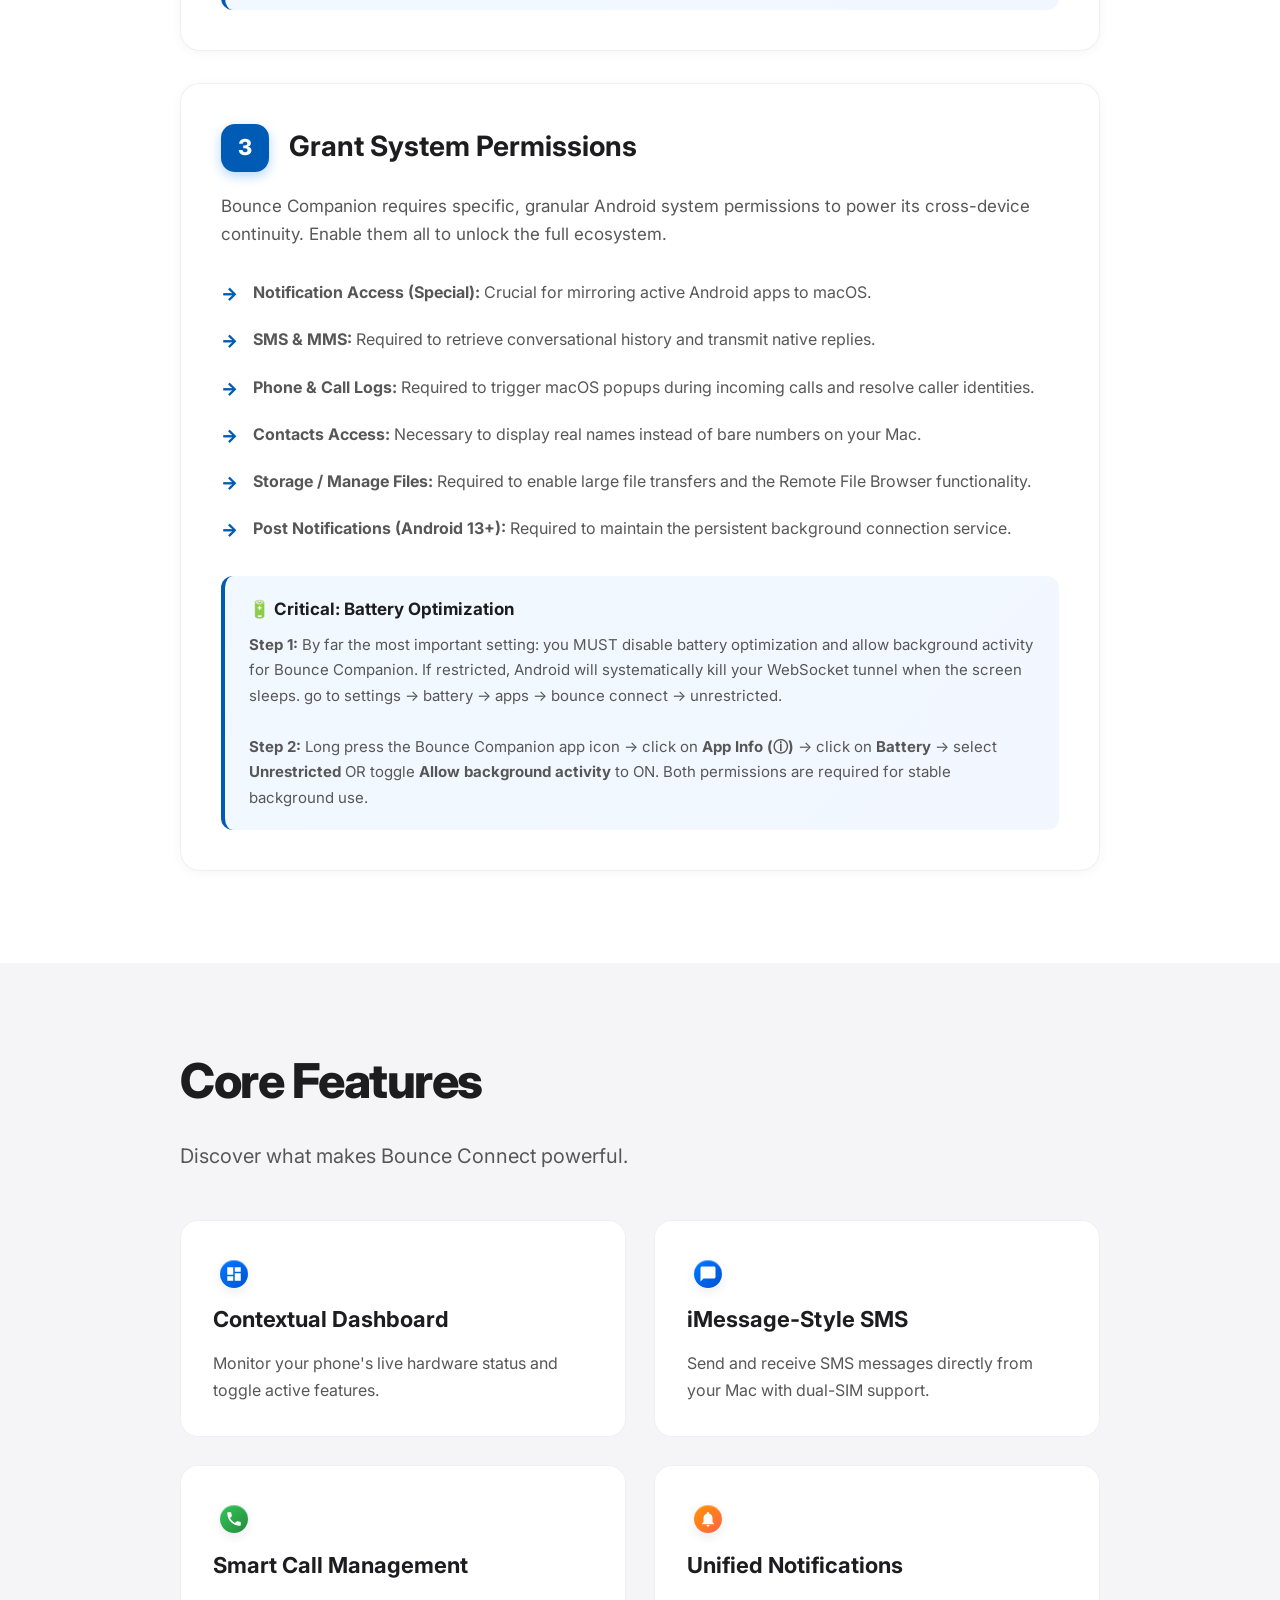
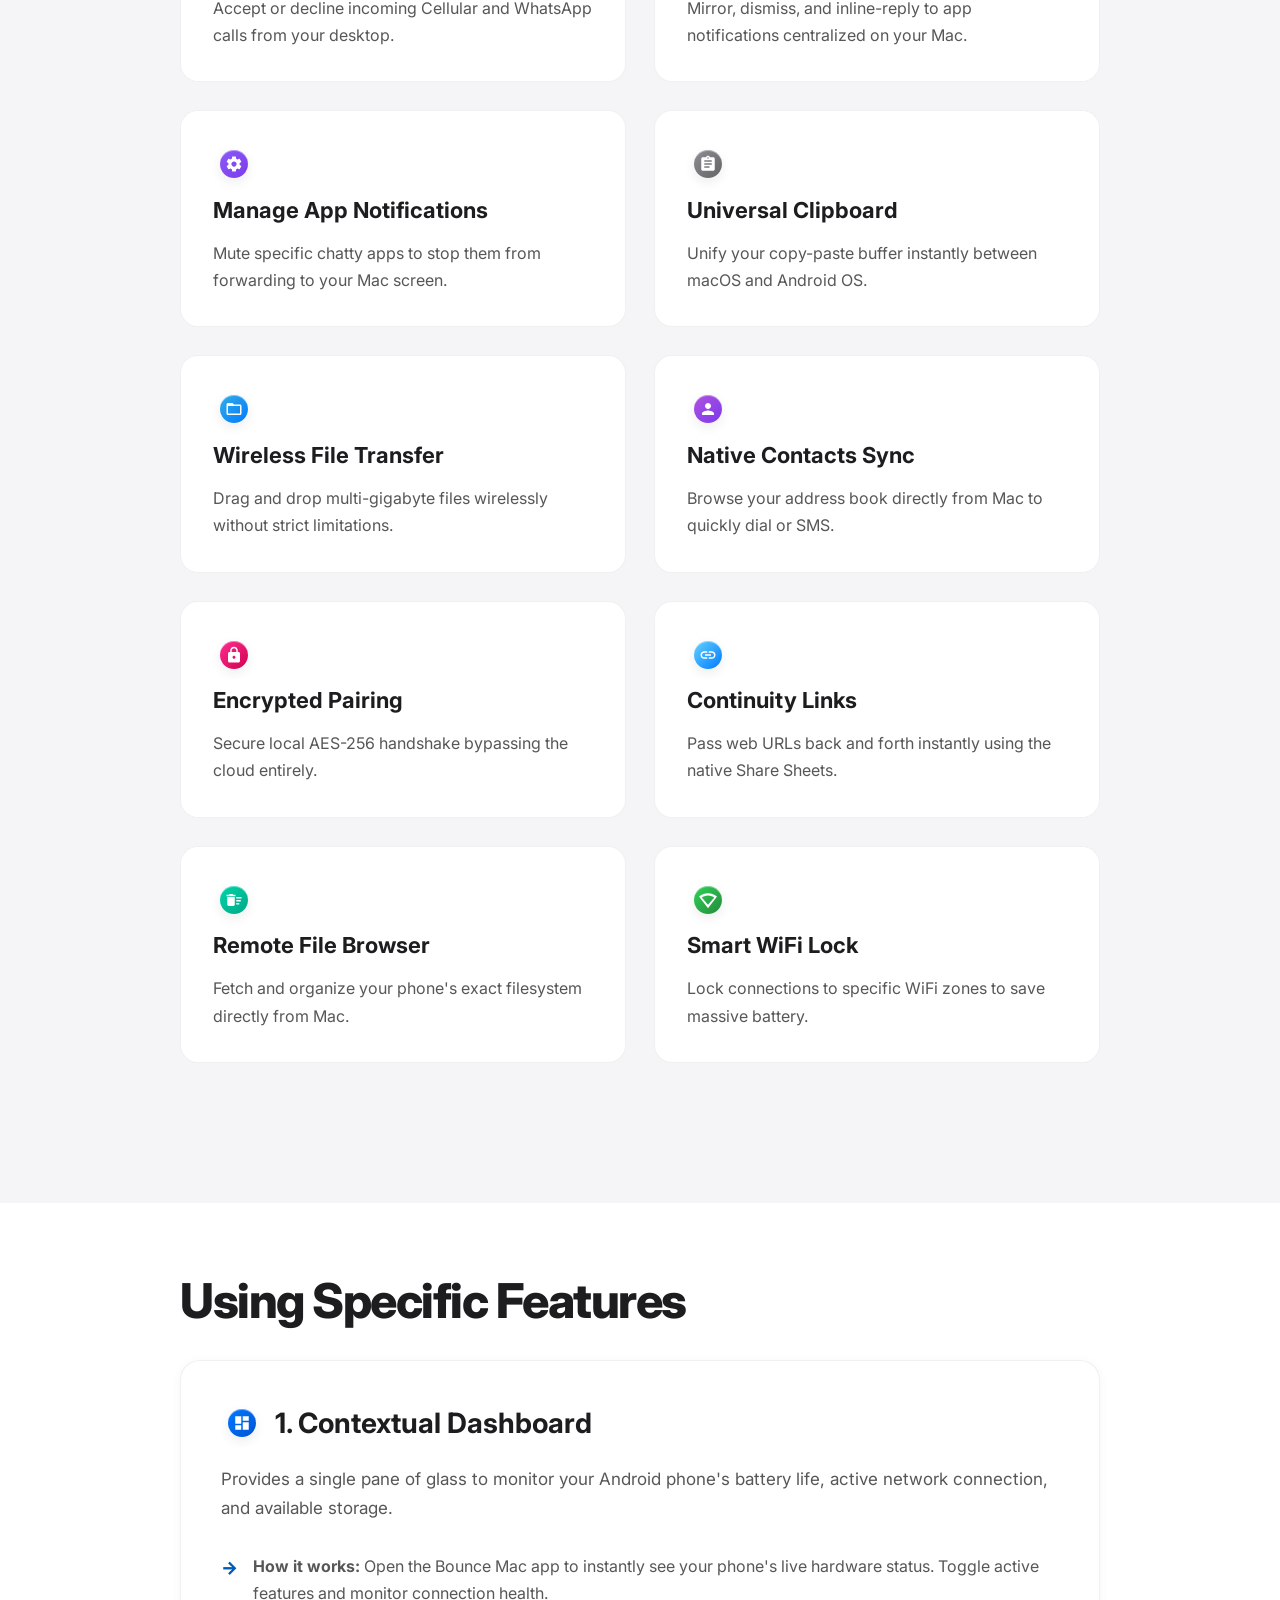
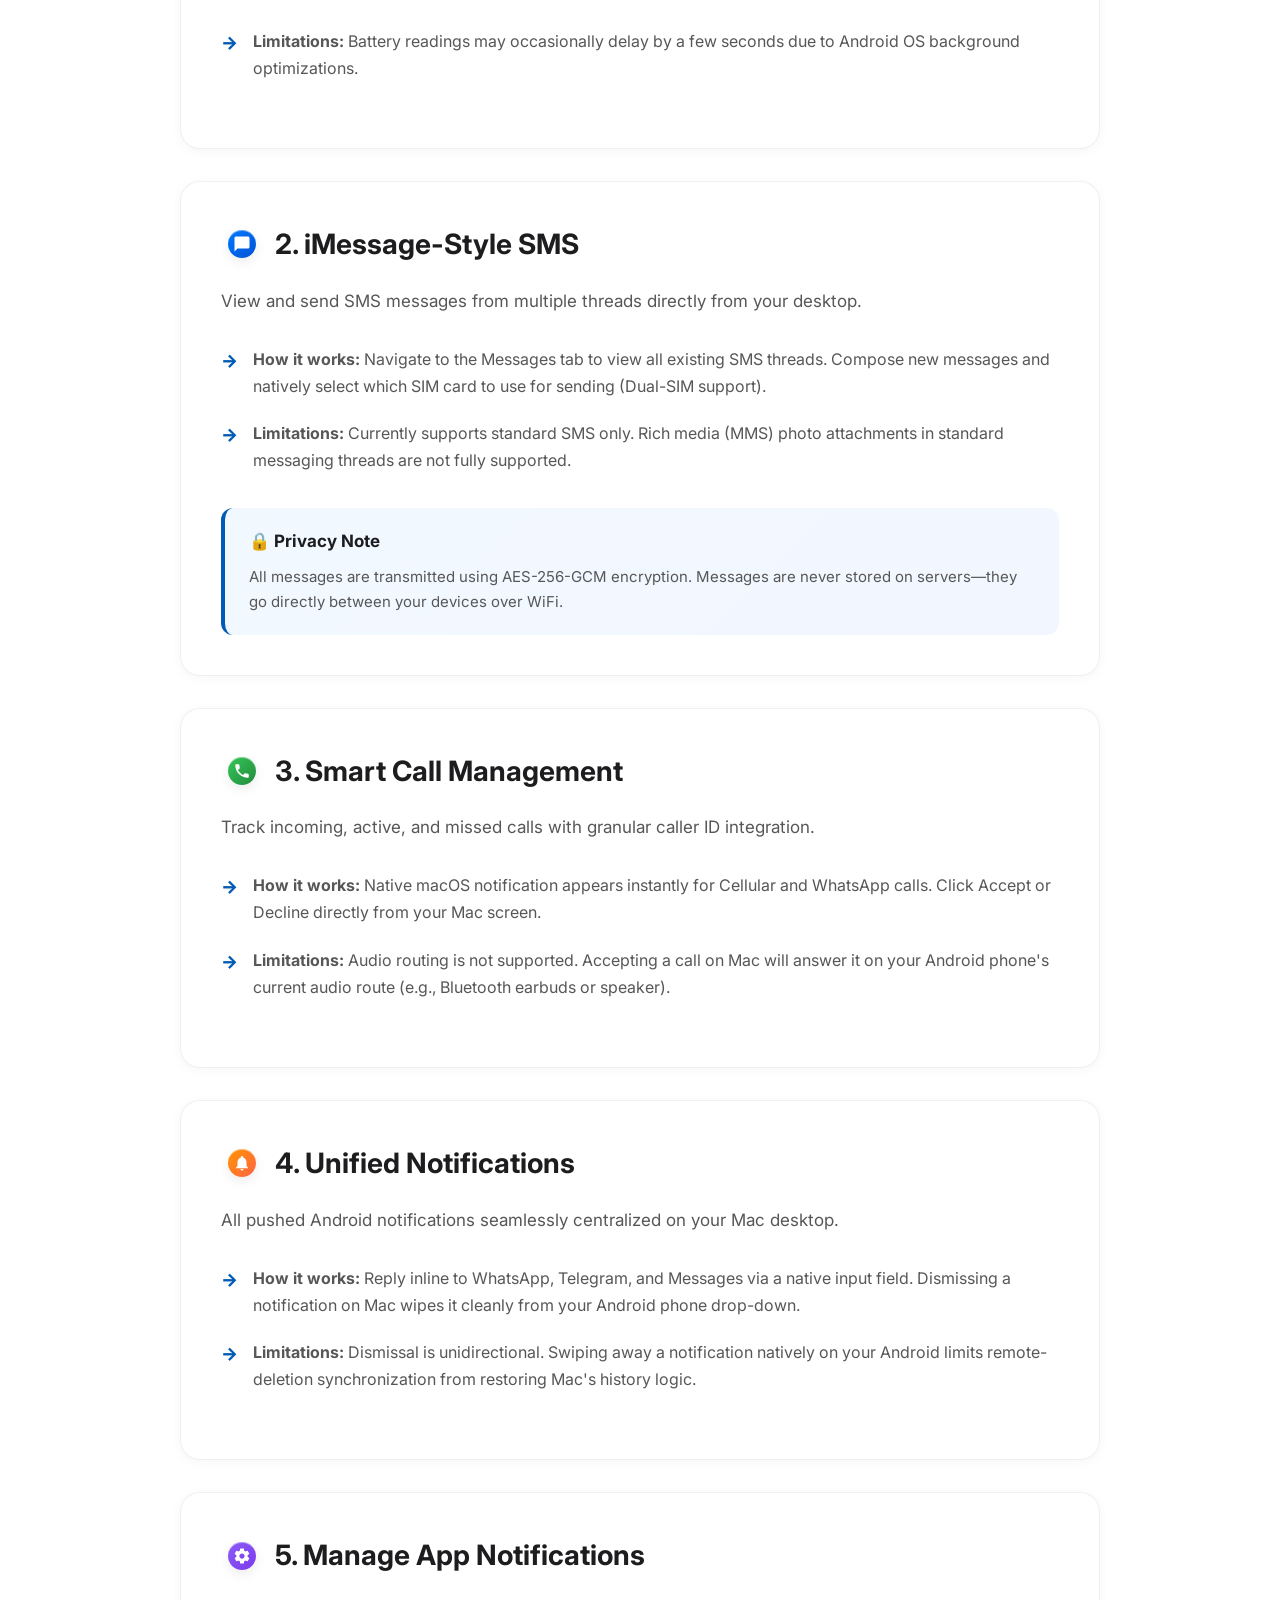
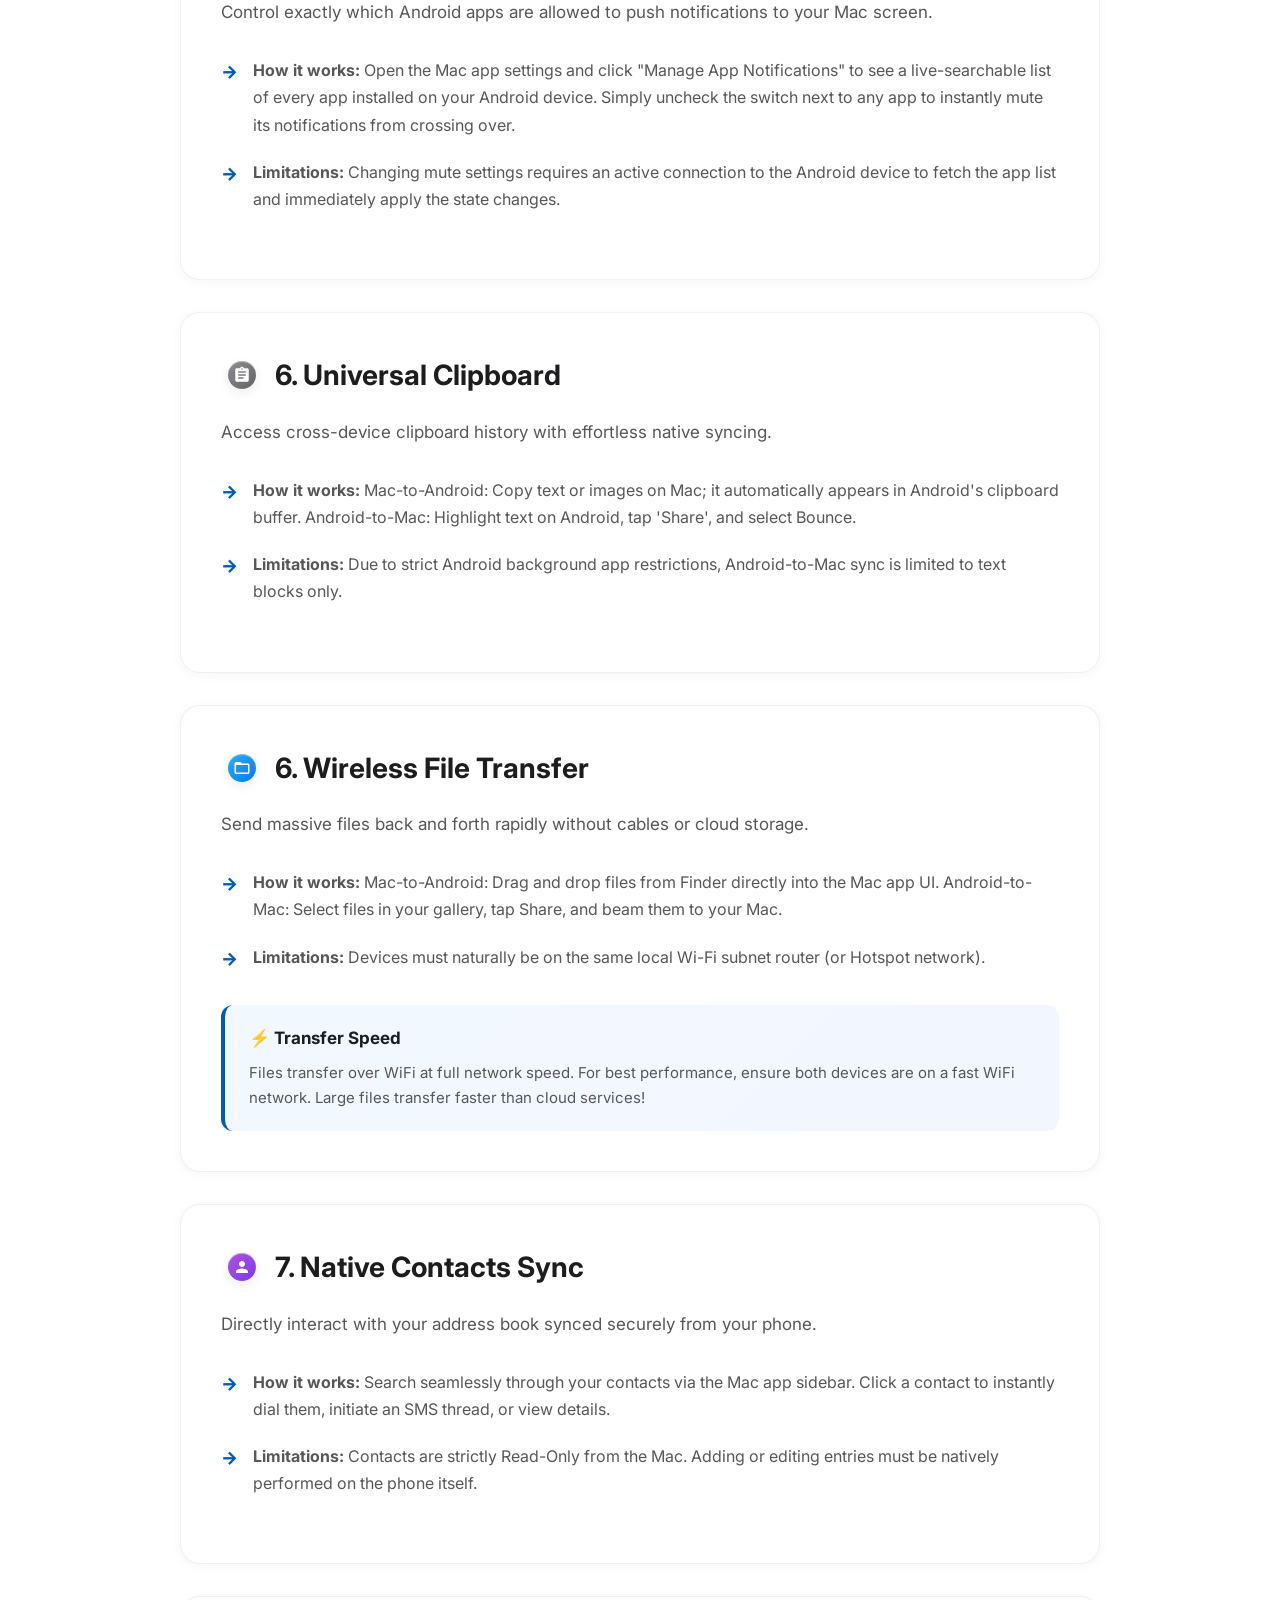
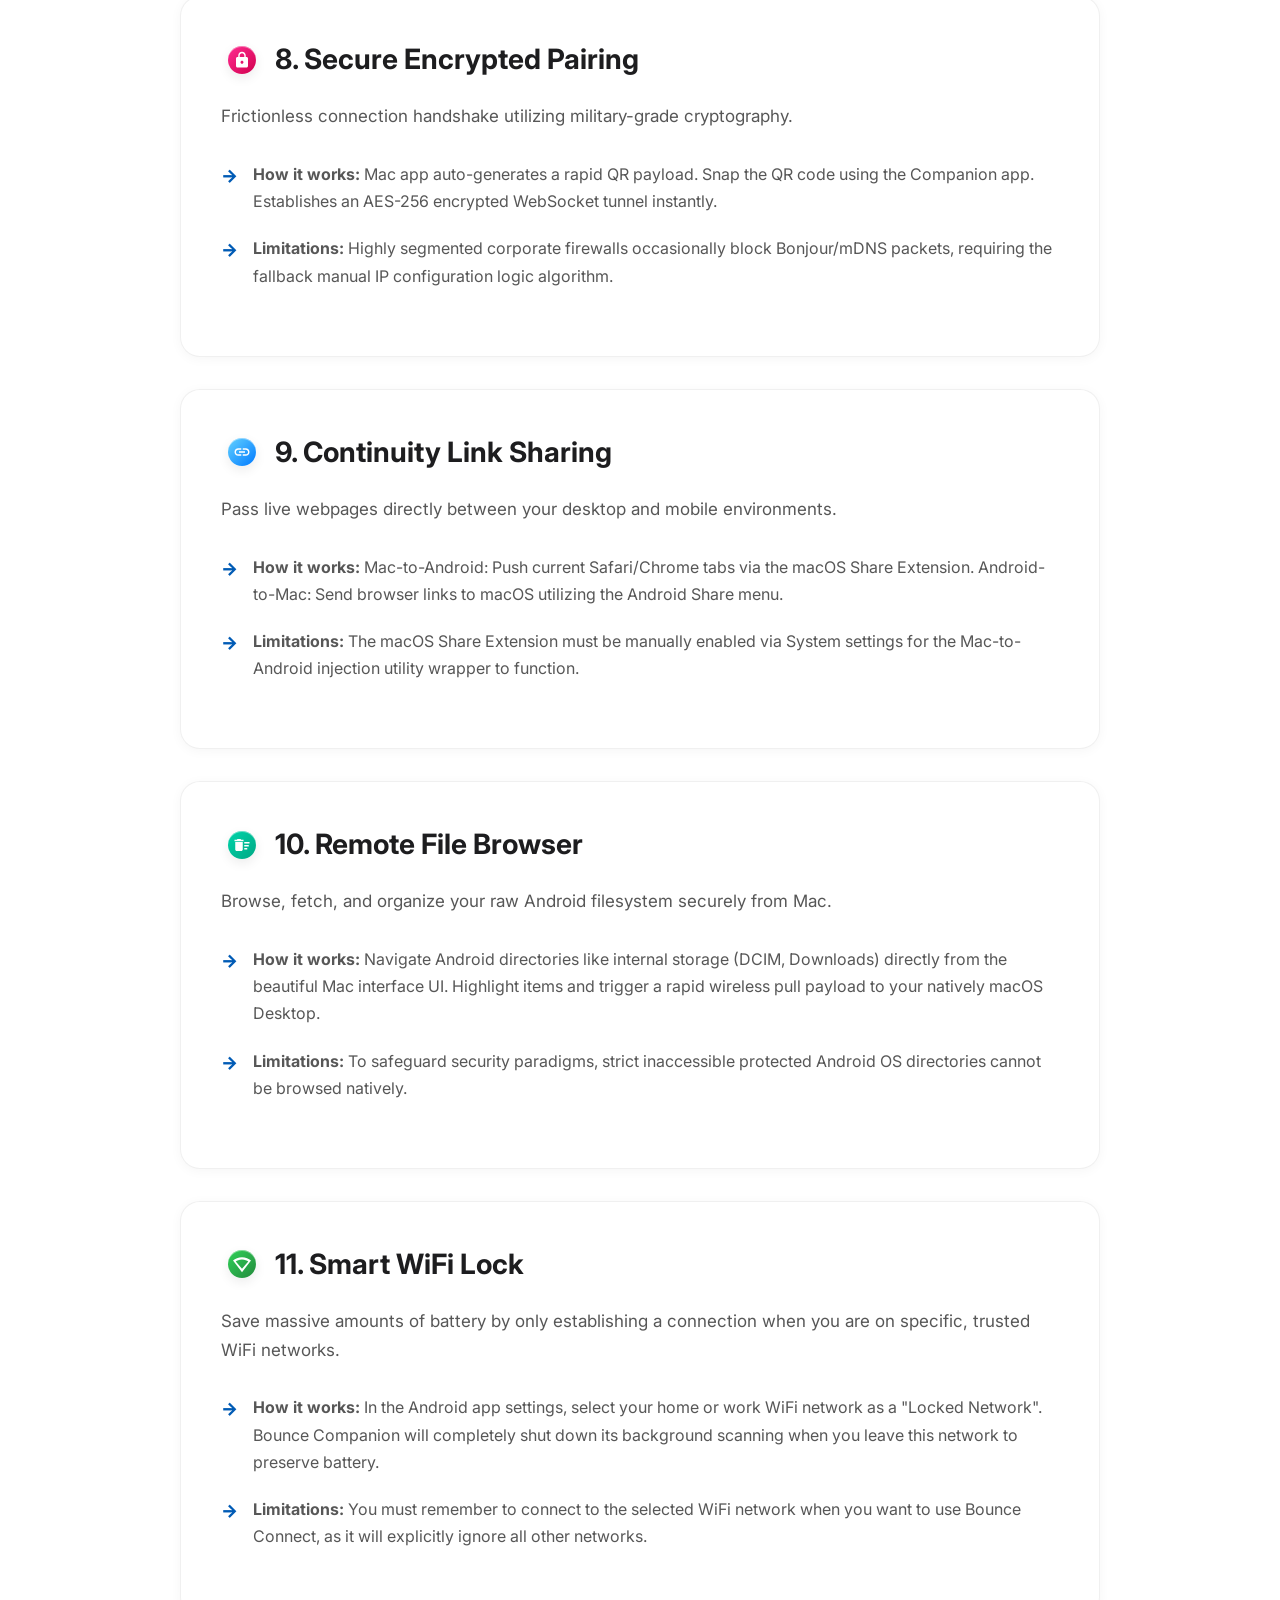
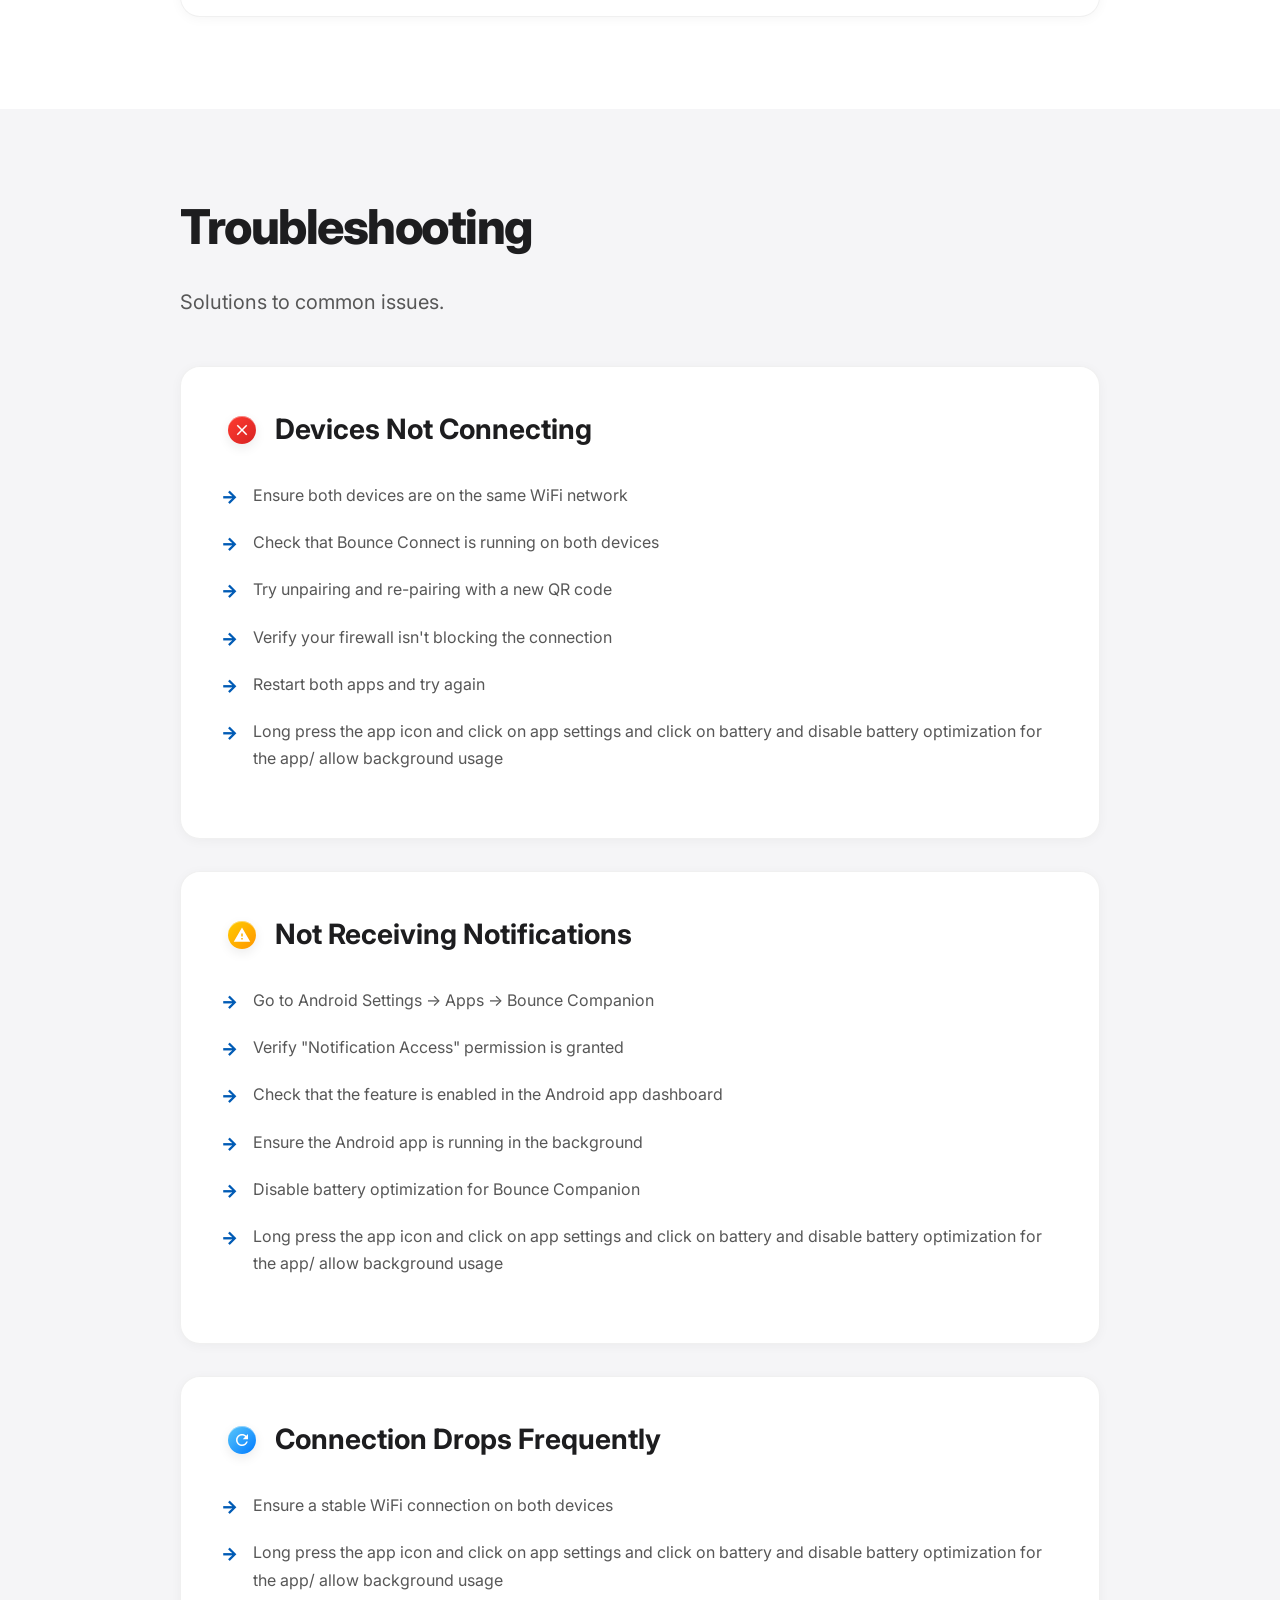
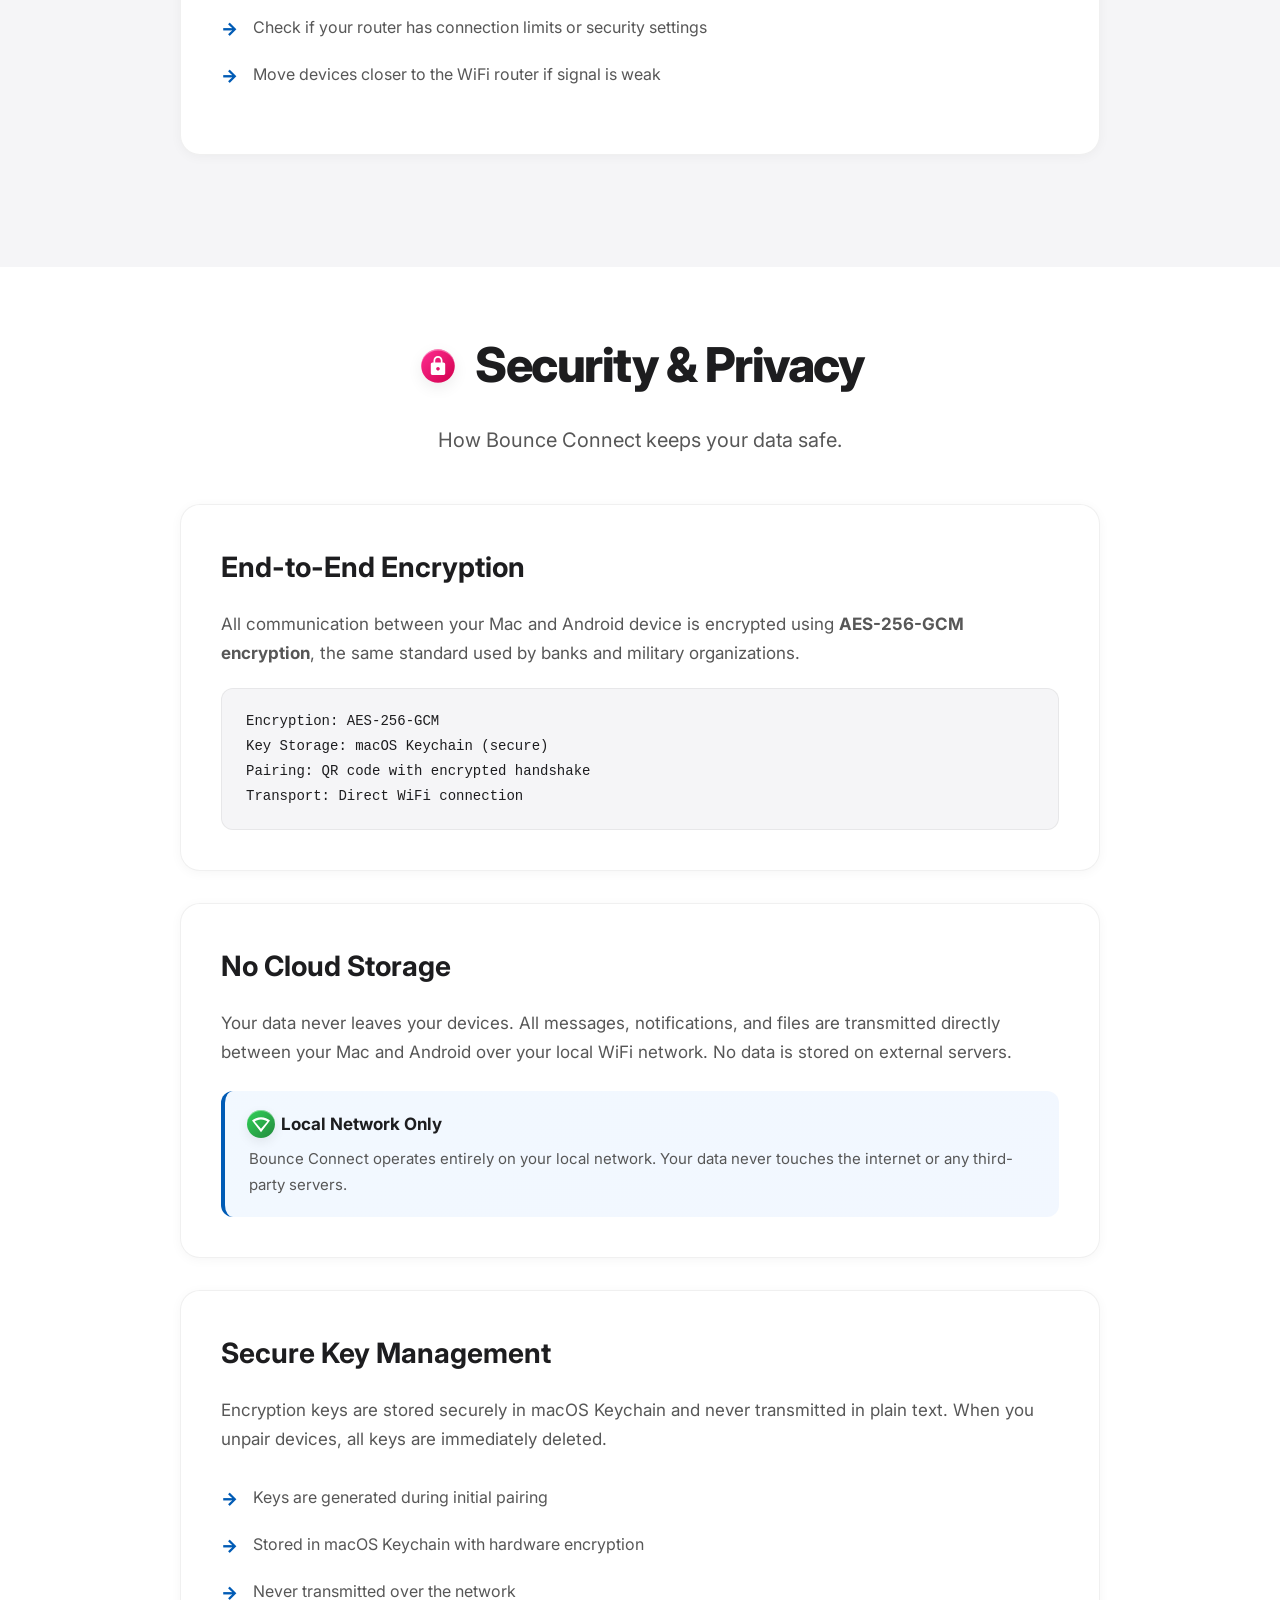
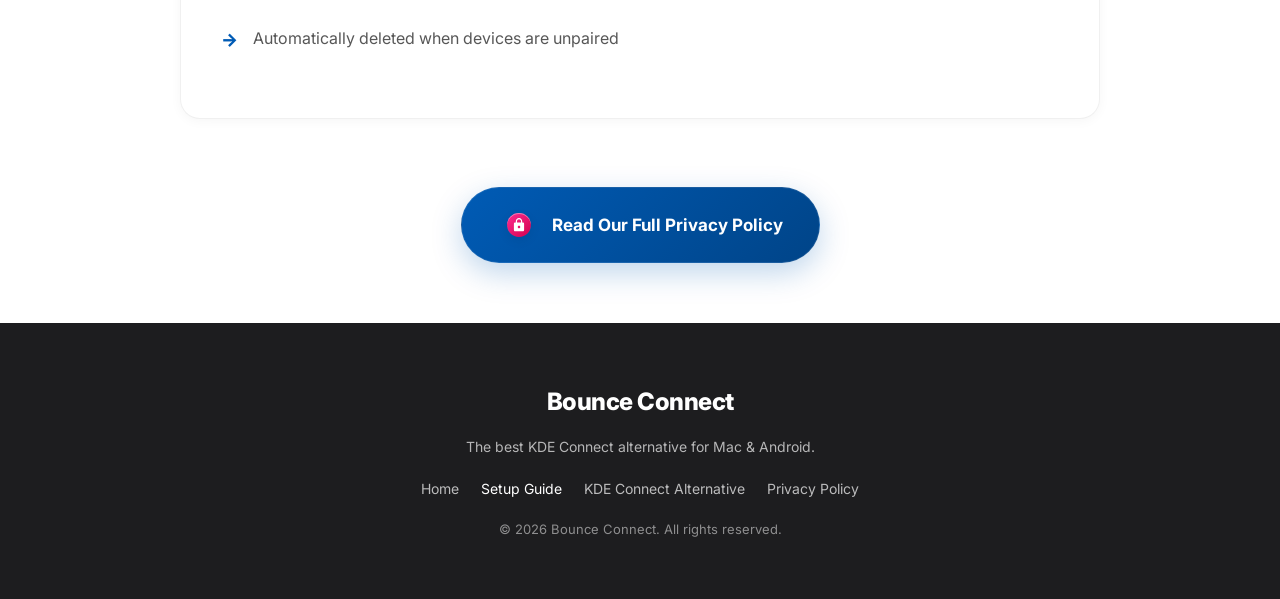
==== commit 88ca8d61: "Add files via upload" ====
--- a/how-to-use.html
+++ b/how-to-use.html
@@ -1797,151 +1797,7 @@
         </div>
     </footer>
 
-    <script>
-        // Optimized Scroll Handlers
-        let ticking = false;
-        const header = document.getElementById('header');
-        const scrollProgress = document.getElementById('scrollProgress');
-
-        let documentHeight = 0;
-        let isDocumentHeightCalculated = false;
-
-        function getDocumentHeight() {
-            if (!isDocumentHeightCalculated) {
-                documentHeight = Math.max(1, document.documentElement.scrollHeight - document.documentElement.clientHeight);
-                isDocumentHeightCalculated = true;
-            }
-            return documentHeight;
-        }
-
-        window.addEventListener('resize', () => {
-            isDocumentHeightCalculated = false;
-        });
-
-        function updateScroll() {
-            const currentScrollY = window.pageYOffset;
-
-            // 1. Progress Bar
-            if (scrollProgress) {
-                const scrolled = (currentScrollY / getDocumentHeight()) * 100;
-                scrollProgress.style.width = scrolled + '%';
-            }
-
-            // 2. Header Effect
-            if (header) {
-                if (currentScrollY > 100) {
-                    header.classList.add('scrolled');
-                } else {
-                    header.classList.remove('scrolled');
-                }
-            }
-
-            ticking = false;
-        }
-
-        window.addEventListener('scroll', () => {
-            if (!ticking) {
-                window.requestAnimationFrame(updateScroll);
-                ticking = true;
-            }
-        }, { passive: true });
-
-        // Intersection Observer for scroll animations
-        const observerOptions = {
-            threshold: 0.1,
-            rootMargin: '0px 0px -80px 0px'
-        };
-
-        const observer = new IntersectionObserver((entries) => {
-            entries.forEach((entry) => {
-                if (entry.isIntersecting) {
-                    entry.target.classList.add('visible');
-                    observer.unobserve(entry.target);
-                }
-            });
-        }, observerOptions);
-
-        document.querySelectorAll('.animate-on-scroll').forEach(el => {
-            observer.observe(el);
-        });
-
-        // Smooth scroll for anchor links
-        document.querySelectorAll('a[href^="#"]').forEach(anchor => {
-            anchor.addEventListener('click', function (e) {
-                e.preventDefault();
-                const target = document.querySelector(this.getAttribute('href'));
-                if (target) {
-                    const headerOffset = 100;
-                    const elementPosition = target.getBoundingClientRect().top;
-                    const offsetPosition = elementPosition + window.pageYOffset - headerOffset;
-
-                    window.scrollTo({
-                        top: offsetPosition,
-                        behavior: 'smooth'
-                    });
-                }
-            });
-        });
-        // Liquid nav bubble — single floating pill follows hover
-        (function () {
-            document.querySelectorAll('.liquid-nav').forEach(function (nav) {
-                var bubble = document.createElement('span');
-                bubble.className = 'nav-bubble';
-                nav.prepend(bubble);
-                var links = nav.querySelectorAll('a');
-                function moveBubble(el) {
-                    var nr = nav.getBoundingClientRect();
-                    var er = el.getBoundingClientRect();
-                    bubble.style.left = (er.left - nr.left) + 'px';
-                    bubble.style.top = (er.top - nr.top) + 'px';
-                    bubble.style.width = er.width + 'px';
-                    bubble.style.height = er.height + 'px';
-                    bubble.style.opacity = '1';
-                }
-                links.forEach(function (link) {
-                    link.addEventListener('mouseenter', function () { moveBubble(this); });
-                });
-                nav.addEventListener('mouseleave', function () { bubble.style.opacity = '0'; });
-            });
-        })();
-
-        // Mobile menu toggle
-        (function () {
-            var menuBtn = document.getElementById('mobileMenuBtn');
-            var mobileMenu = document.getElementById('mobileMenu');
-            var overlay = document.getElementById('mobileMenuOverlay');
-
-            function toggleMenu() {
-                menuBtn.classList.toggle('active');
-                mobileMenu.classList.toggle('active');
-                overlay.classList.toggle('active');
-                document.body.style.overflow = mobileMenu.classList.contains('active') ? 'hidden' : '';
-            }
-
-            function closeMenu() {
-                menuBtn.classList.remove('active');
-                mobileMenu.classList.remove('active');
-                overlay.classList.remove('active');
-                document.body.style.overflow = '';
-            }
-
-            if (menuBtn) {
-                menuBtn.addEventListener('click', toggleMenu);
-            }
-
-            if (overlay) {
-                overlay.addEventListener('click', closeMenu);
-            }
-
-            // Close menu when clicking a link
-            if (mobileMenu) {
-                var menuLinks = mobileMenu.querySelectorAll('a');
-                menuLinks.forEach(function (link) {
-                    link.addEventListener('click', closeMenu);
-                });
-            }
-        })();
-    </script>
+    <script src="main.js" defer></script>
 </body>
 
 </html>
